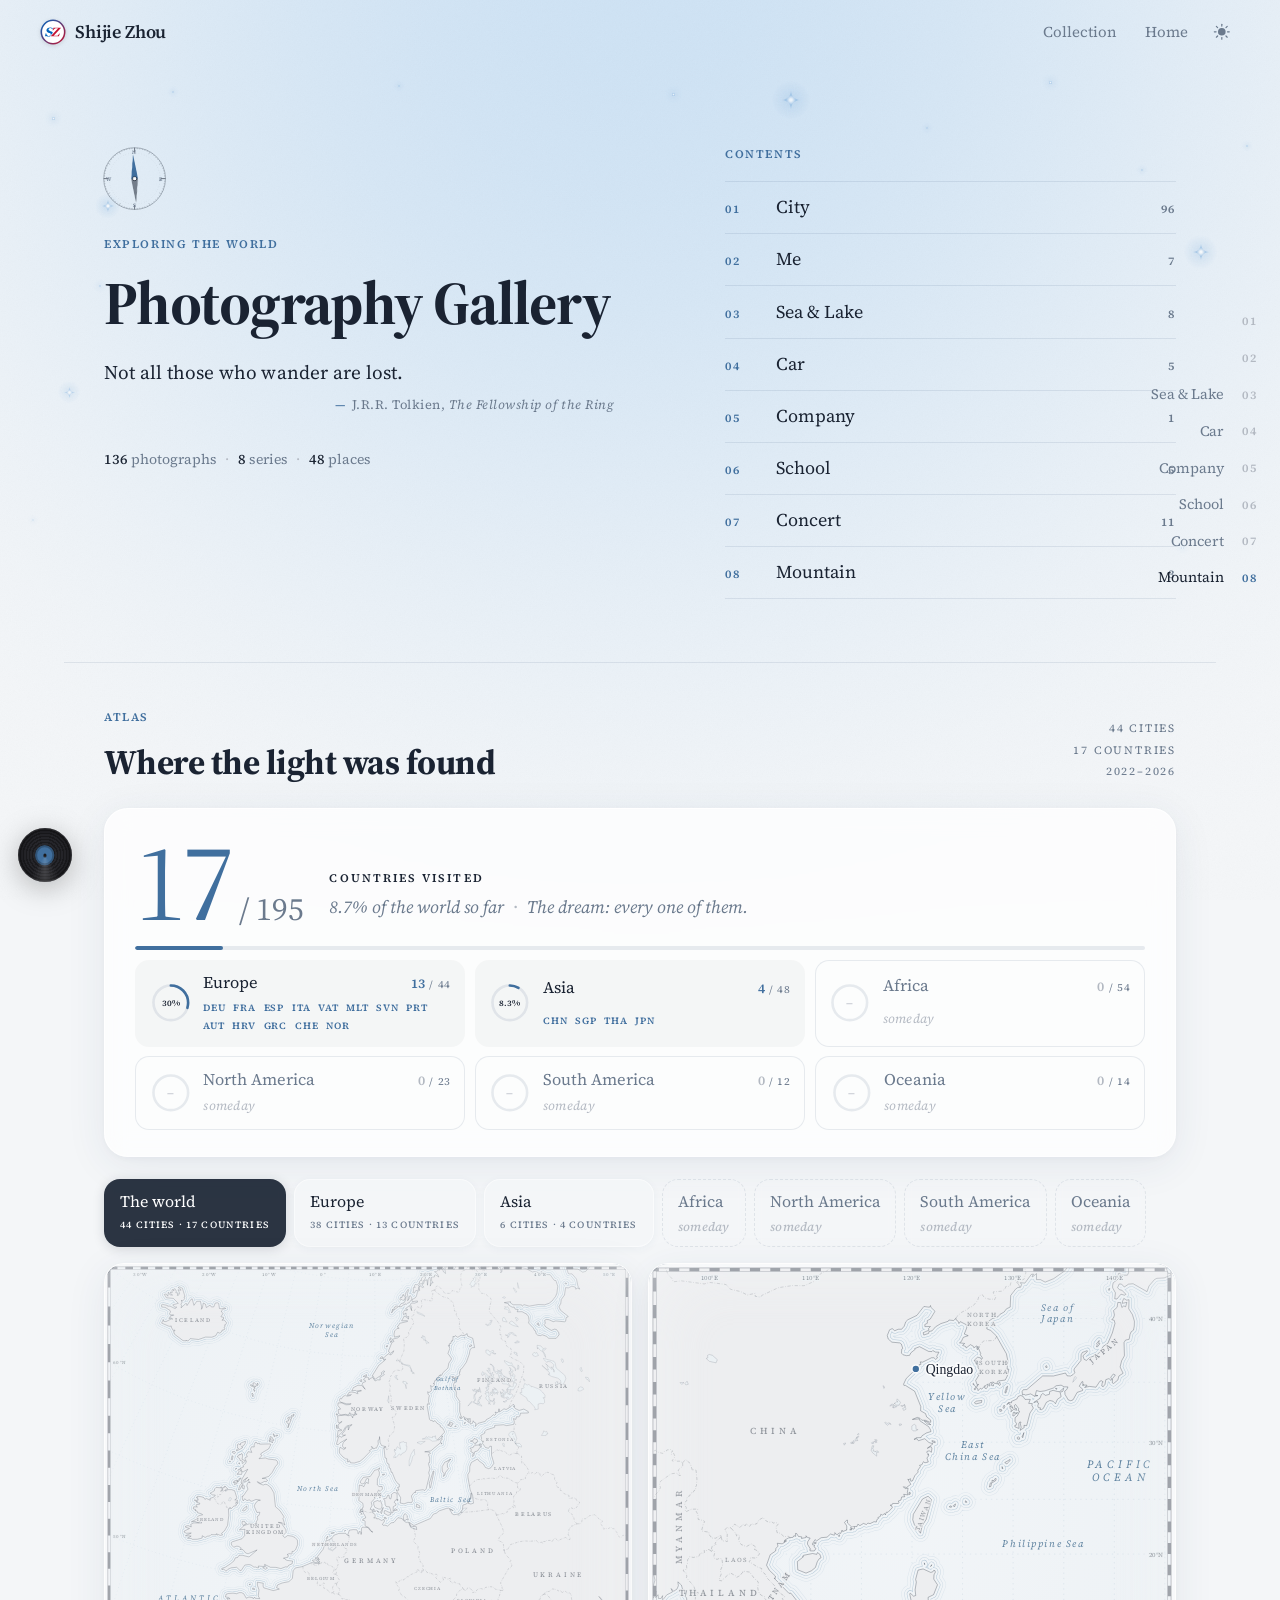
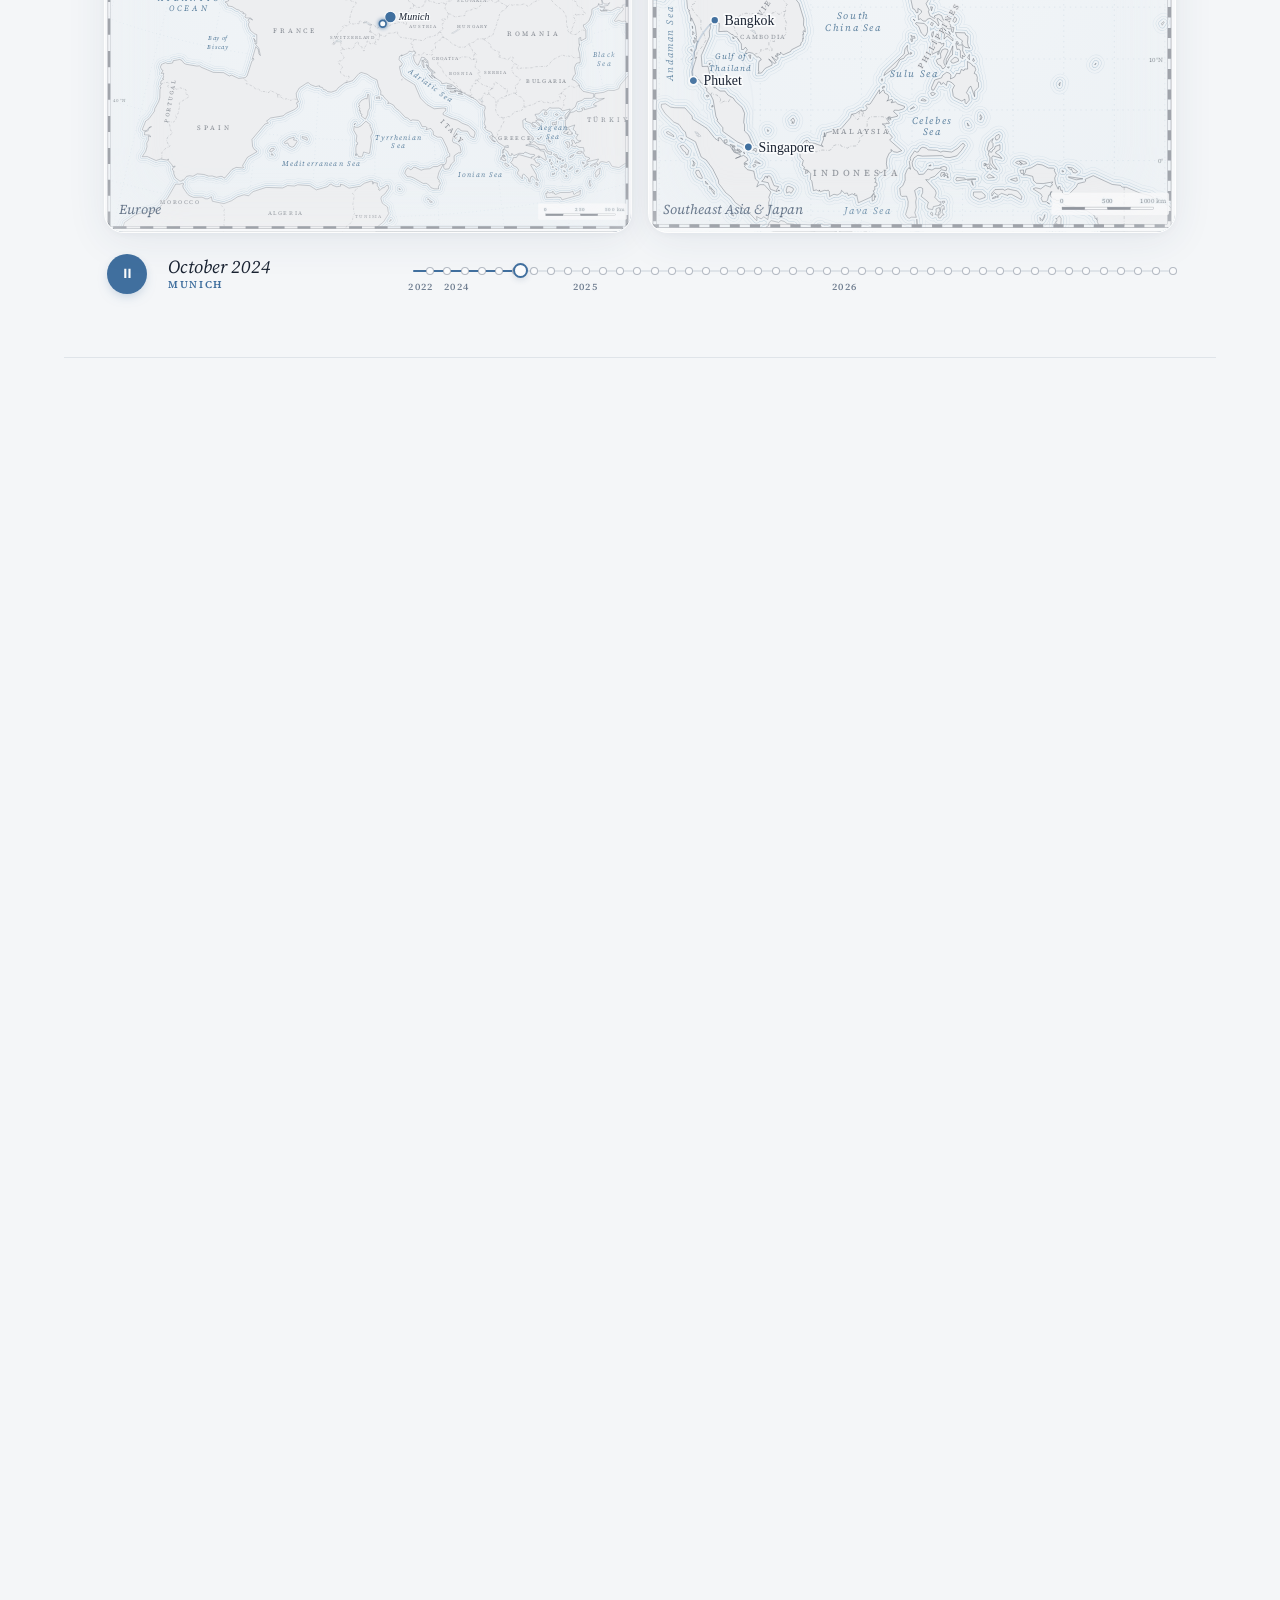
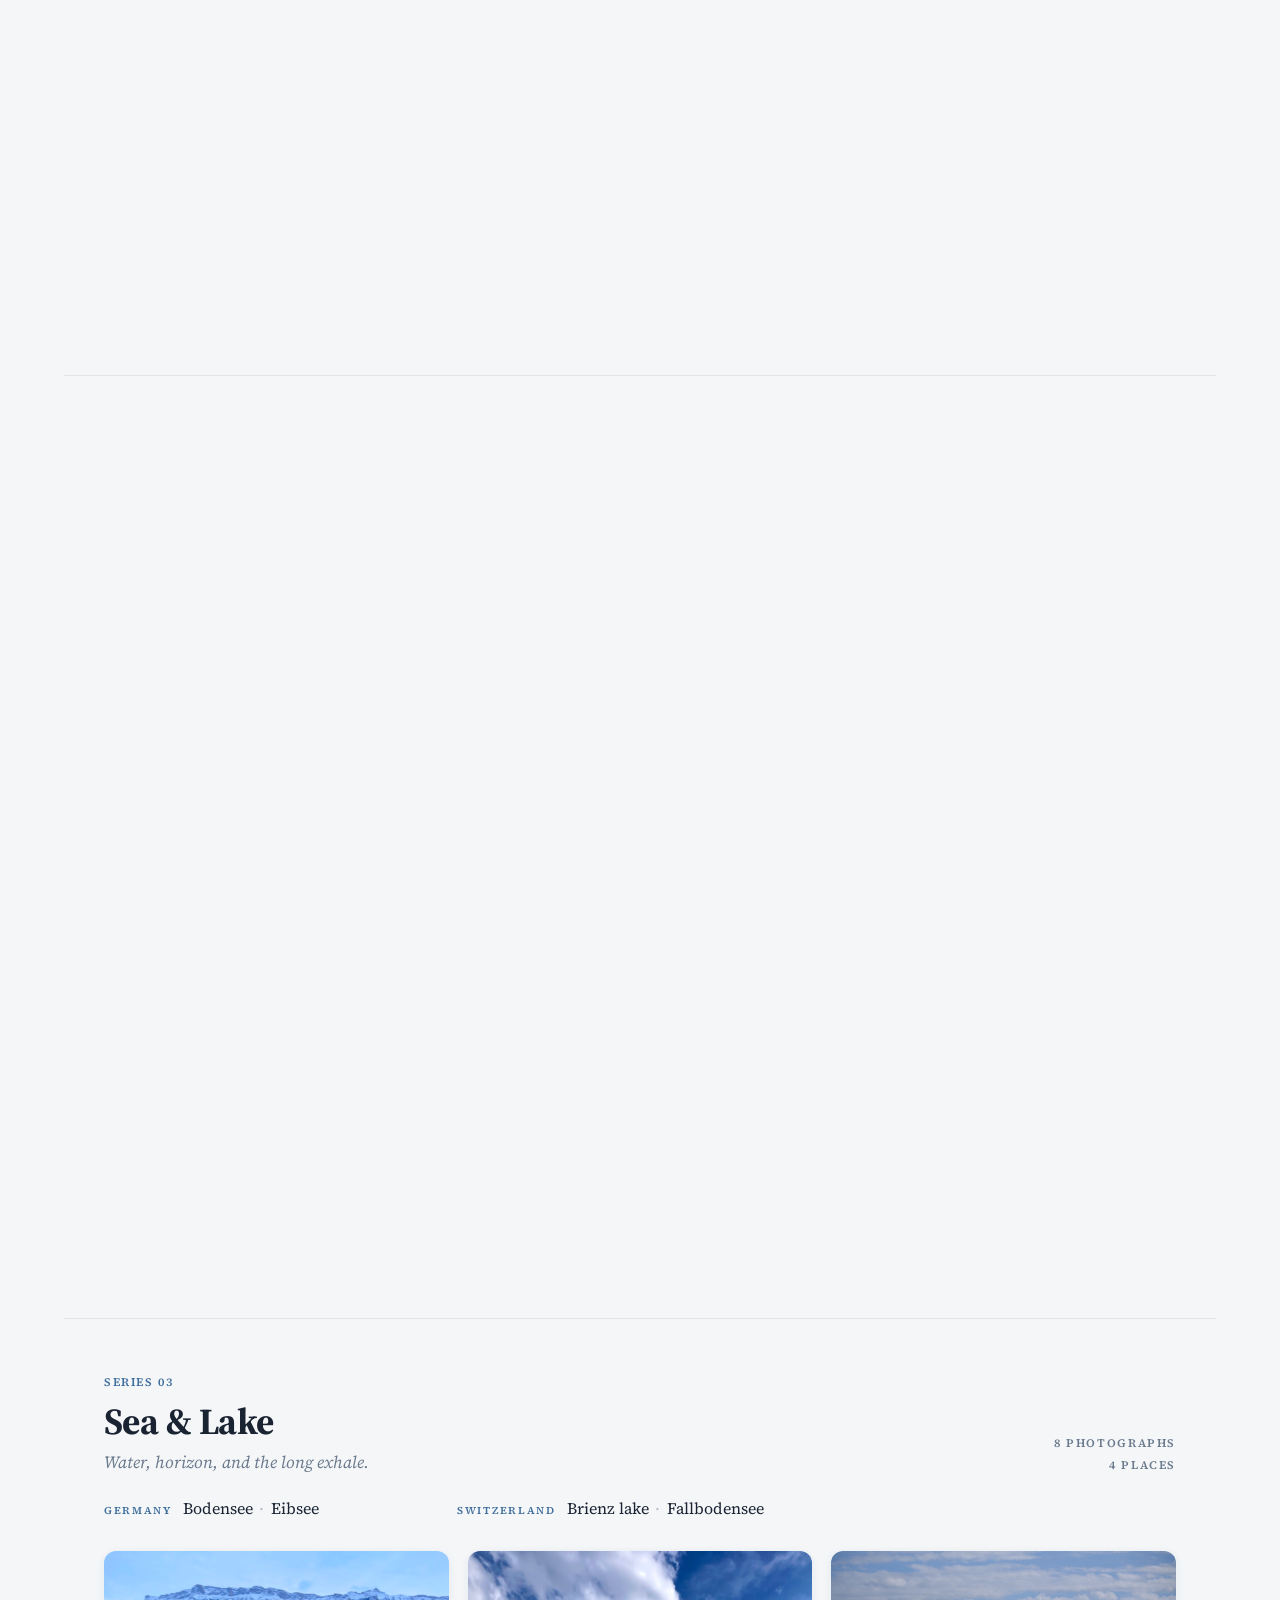
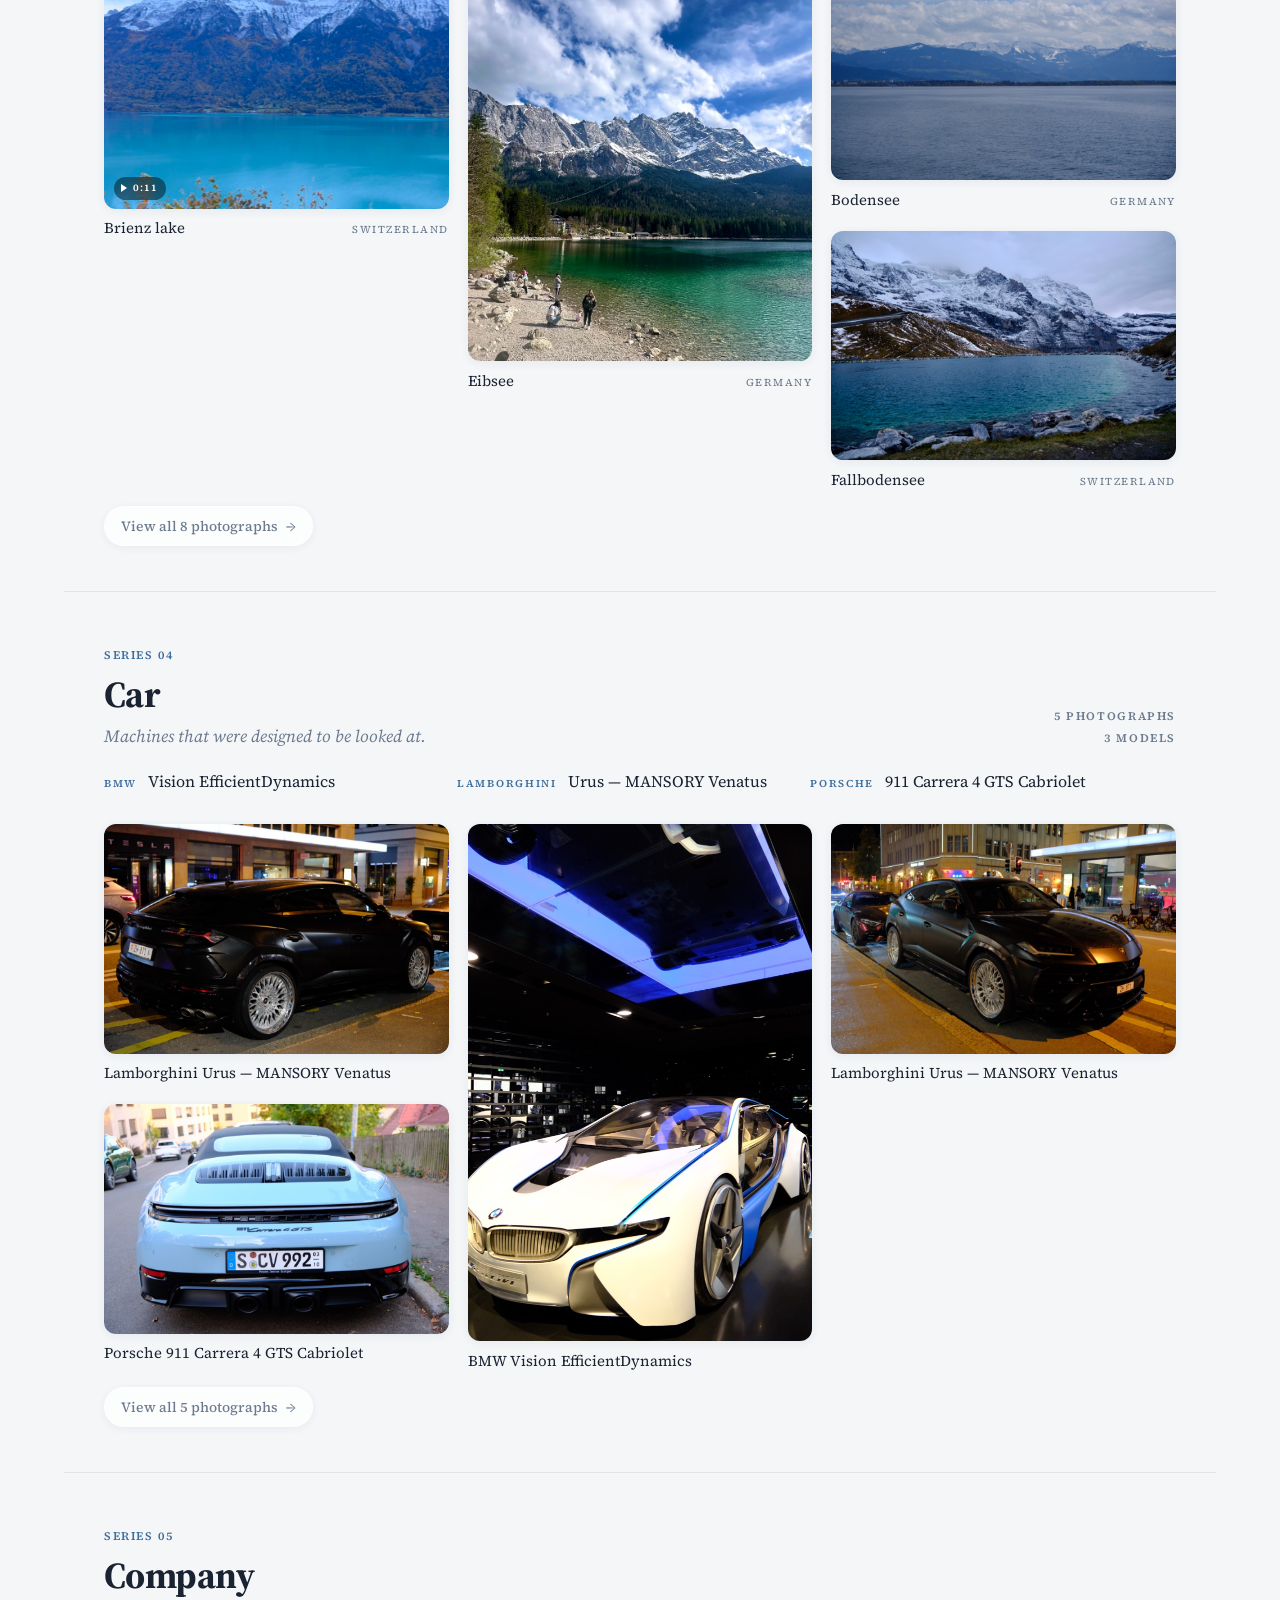
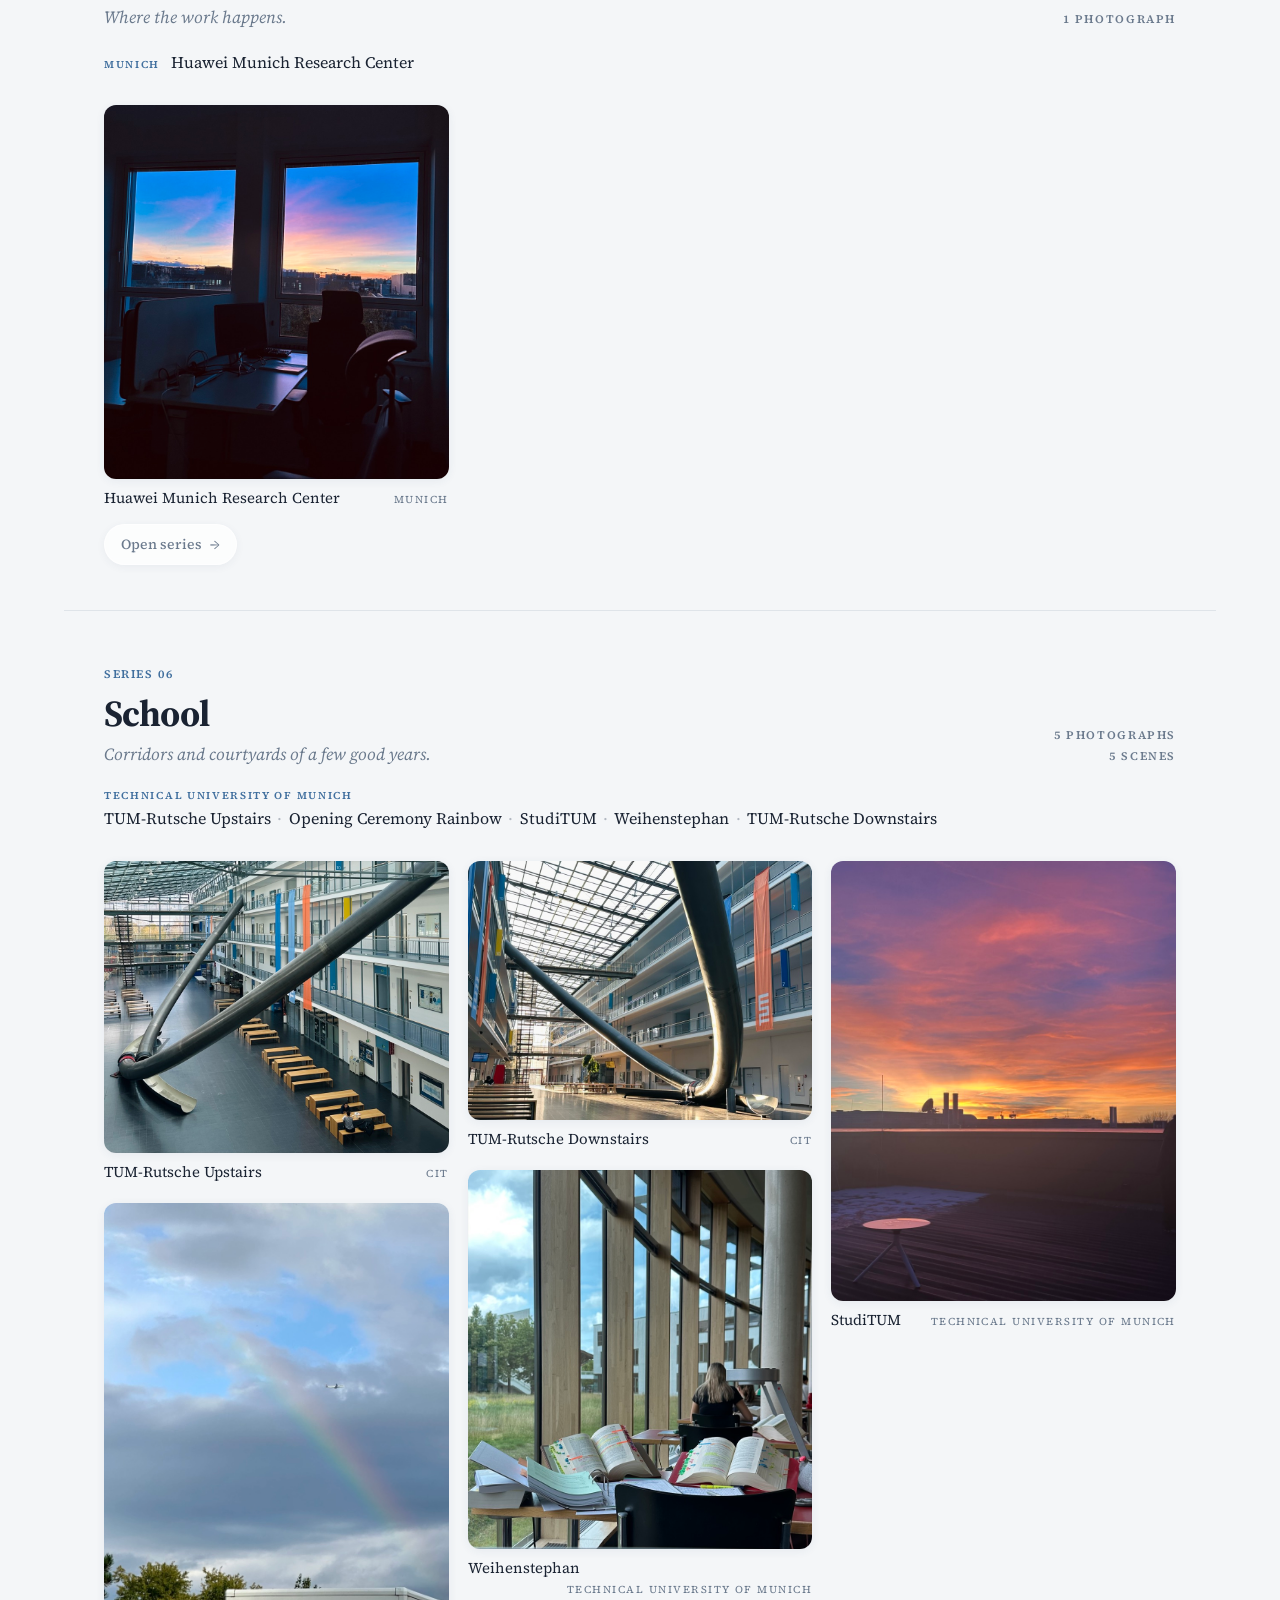
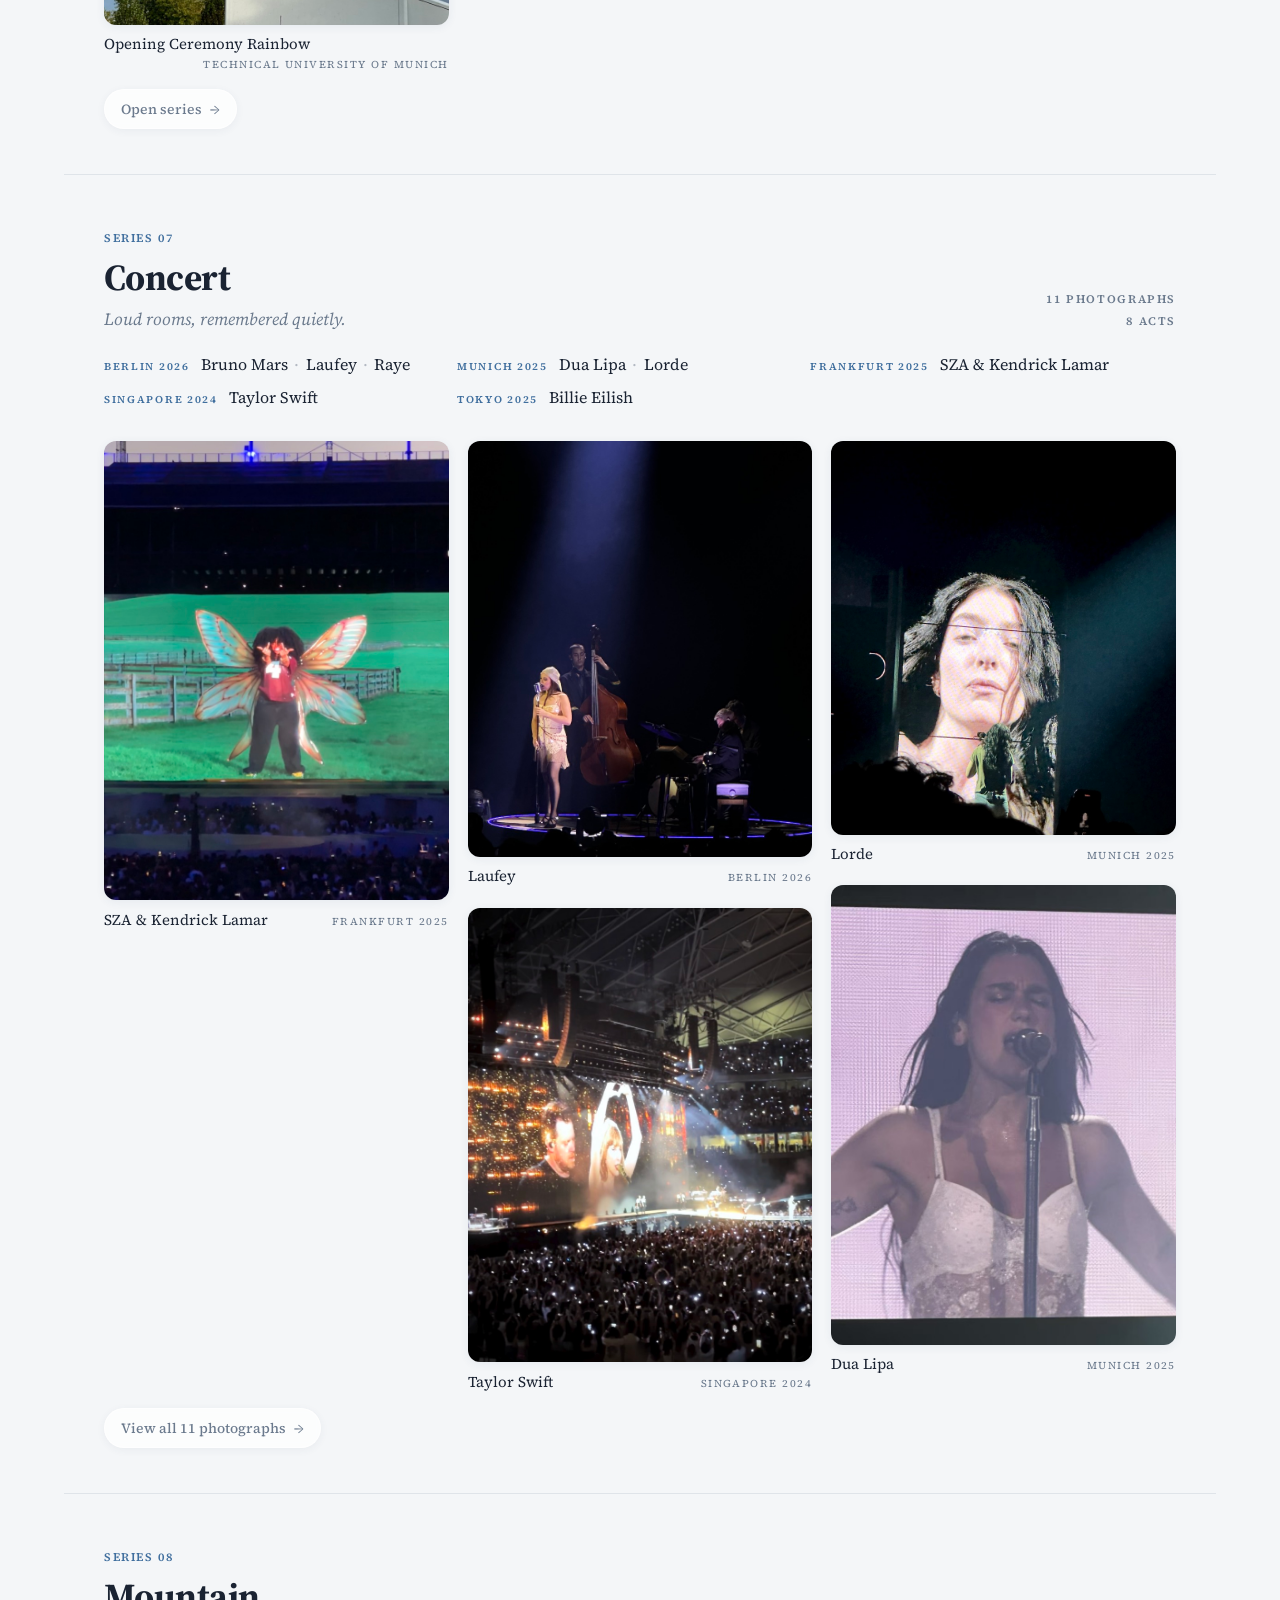
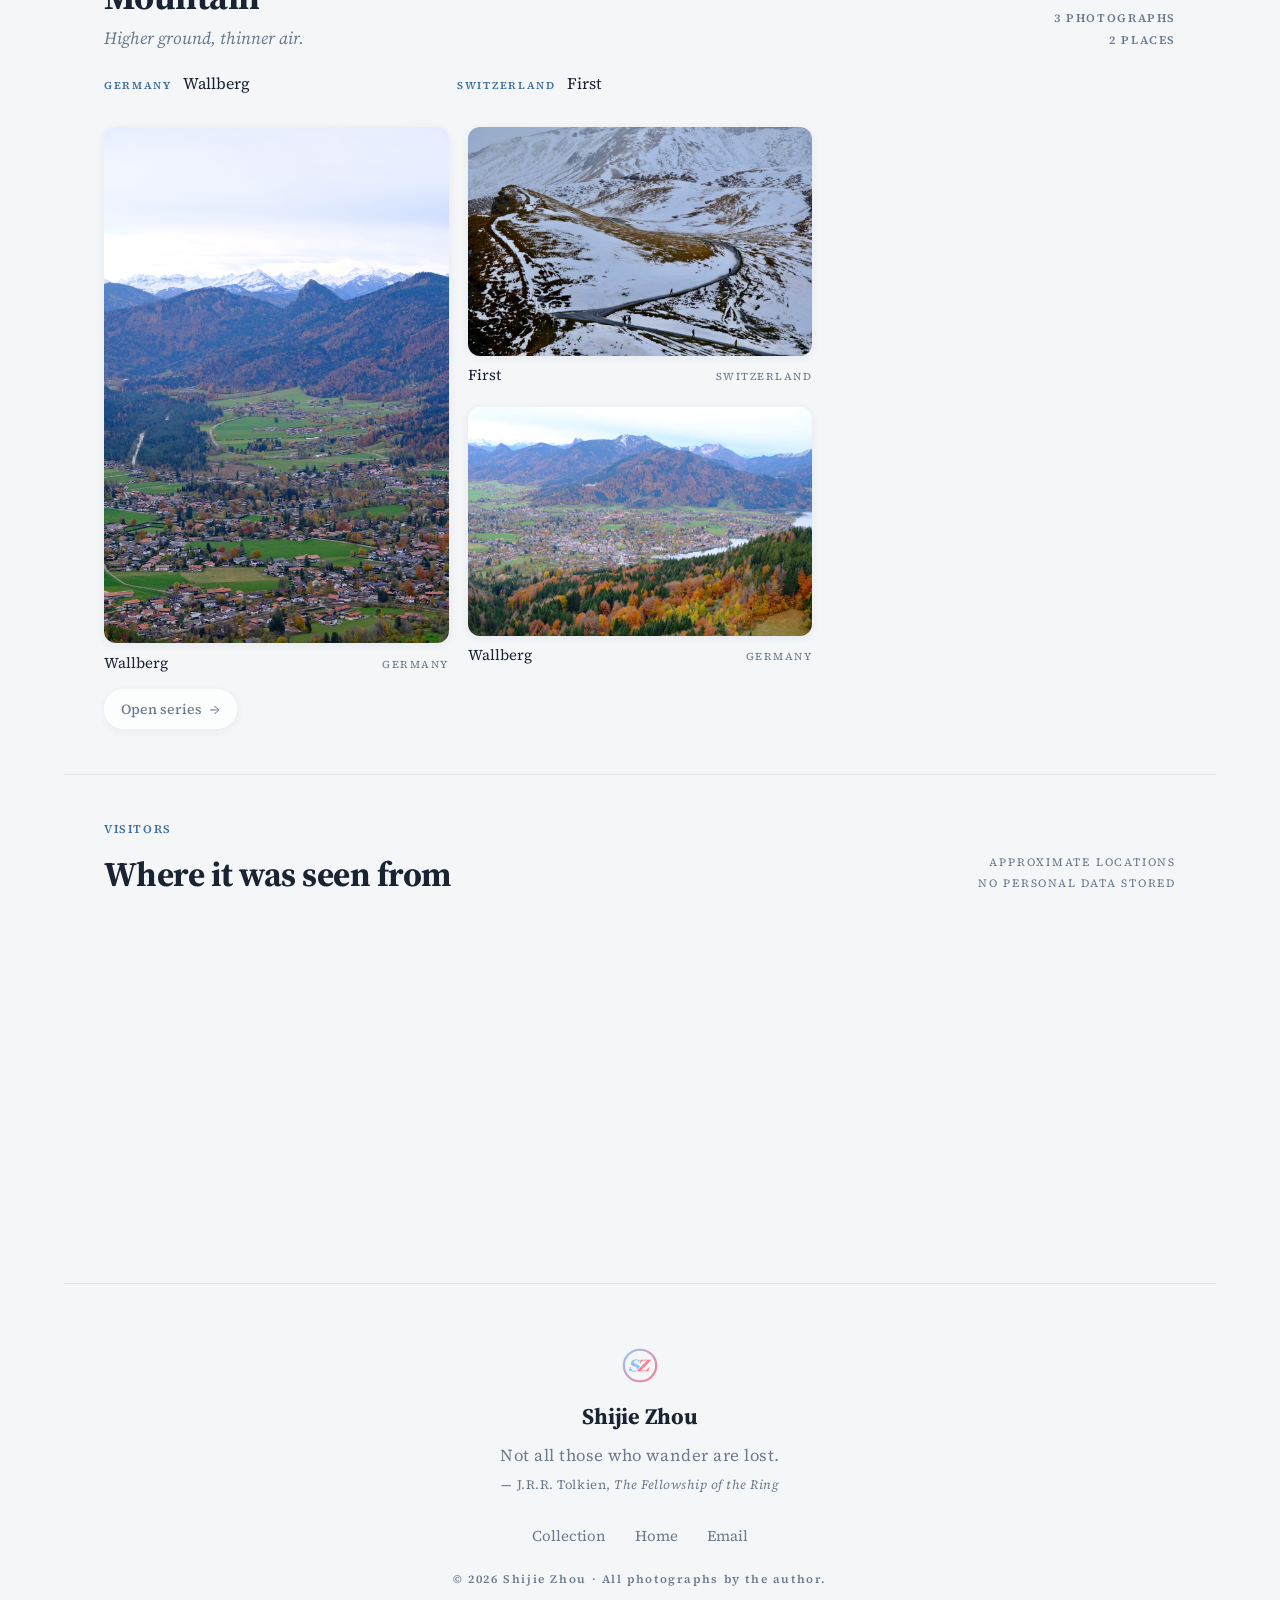
==== index.html @ 7c26f533 "Oslo: swap DSCF3929 for DSCF3937 Co-Authored-By: Claude Opus 5.5 <noreply@anthropic.com>" ====
<!DOCTYPE html>
<html lang="en">
<head>
  <meta charset="UTF-8">
  <meta name="viewport" content="width=device-width, initial-scale=1.0">
  <title>Photography Gallery — Shijie Zhou</title>
  <meta name="description" content="A photography gallery by Shijie Zhou: cities, mountains, lakes and concerts across Europe and Asia.">
  <meta name="theme-color" content="#f4f1ea">
  <link rel="icon" href="assets/sz-mark.svg" type="image/svg+xml">
  <script>
    // 默认浅色；用户手动选过深色时切换（CSS 加载前执行，避免闪烁）
    (function () {
      try {
        if (localStorage.getItem("theme") === "dark") {
          document.documentElement.dataset.theme = "dark";
        }
      } catch (e) {}
    })();
  </script>
  <link rel="preconnect" href="https://fonts.googleapis.com">
  <link rel="preconnect" href="https://fonts.gstatic.com" crossorigin>
  <link href="https://fonts.googleapis.com/css2?family=Source+Serif+4:ital,wght@0,200..900;1,200..900&display=swap" rel="stylesheet">
  <link rel="stylesheet" href="css/style.css?v=842ccfd4">
</head>
<body>
  <a class="skip-link" href="#contents">Skip to contents</a>

  <!-- 深色模式下的星空；浅色模式下隐藏 -->
  <canvas id="stars" aria-hidden="true"></canvas>

  <header class="topbar" id="topbar">
    <i class="progress" id="progress" aria-hidden="true"></i>
    <a class="brand" href="#top">
      <img class="brand-mark" src="assets/sz-mark.svg" alt="" width="28" height="28">
      <span class="brand-name" id="brandName"></span>
    </a>
    <nav class="topbar-nav" aria-label="Site">
      <a class="topbar-link" href="collection/">Collection</a>
      <a class="topbar-link" id="homeLink" href="#">Home</a>
      <button class="index-toggle" id="indexToggle" aria-expanded="false" aria-controls="indexOverlay">Index</button>
      <button class="theme-toggle" id="themeToggle" aria-label="Toggle dark mode" title="Toggle dark mode">
        <svg class="tt-icon" viewBox="0 0 24 24" aria-hidden="true">
          <mask id="ttMoonMask">
            <rect width="24" height="24" fill="white"/>
            <circle class="tt-mask-circle" cx="12" cy="12" r="6" fill="black"/>
          </mask>
          <circle class="tt-core" cx="12" cy="12" r="5.2" fill="currentColor" mask="url(#ttMoonMask)"/>
          <g class="tt-rays" stroke="currentColor" stroke-width="1.6" stroke-linecap="round">
            <line x1="12" y1="1.8" x2="12" y2="4.2"/>
            <line x1="12" y1="19.8" x2="12" y2="22.2"/>
            <line x1="1.8" y1="12" x2="4.2" y2="12"/>
            <line x1="19.8" y1="12" x2="22.2" y2="12"/>
            <line x1="4.6" y1="4.6" x2="6.3" y2="6.3"/>
            <line x1="17.7" y1="17.7" x2="19.4" y2="19.4"/>
            <line x1="17.7" y1="6.3" x2="19.4" y2="4.6"/>
            <line x1="4.6" y1="19.4" x2="6.3" y2="17.7"/>
          </g>
        </svg>
      </button>
    </nav>
  </header>

  <nav class="index-overlay" id="indexOverlay" aria-hidden="true" aria-label="Series index">
    <ol class="index-list" id="indexList"></ol>
  </nav>

  <!-- 右侧编号导轨（宽屏） -->
  <nav class="rail" id="rail" aria-label="Series"></nav>

  <main id="top">
    <div id="home">
    <section class="intro" id="hero">
      <div class="intro-text">
        <div class="compass" id="compass" aria-hidden="true">
          <svg viewBox="0 0 100 100">
            <circle class="c-ring" cx="50" cy="50" r="46"/>
            <circle class="c-ring2" cx="50" cy="50" r="38"/>
            <g class="c-ticks"></g>
            <text class="c-l" x="50" y="13" text-anchor="middle">N</text>
            <text class="c-l" x="89" y="53" text-anchor="middle">E</text>
            <text class="c-l" x="50" y="93" text-anchor="middle">S</text>
            <text class="c-l" x="11" y="53" text-anchor="middle">W</text>
            <g class="c-needle" id="needle">
              <path class="c-n" d="M50 14 L55 50 L45 50 Z"/>
              <path class="c-s" d="M50 86 L55 50 L45 50 Z"/>
            </g>
            <circle class="c-pin" cx="50" cy="50" r="3"/>
          </svg>
        </div>
        <p class="eyebrow">Exploring the world</p>
        <h1 class="intro-title" id="introTitle"></h1>
        <figure class="intro-quote" id="introQuote">
          <blockquote class="intro-statement" id="introStatement"></blockquote>
          <figcaption class="quote-by" id="introQuoteBy"></figcaption>
        </figure>
        <p class="intro-stats" id="introStats"></p>
      </div>
      <nav class="contents" id="contents" aria-label="Contents">
        <p class="eyebrow">Contents</p>
        <ol class="contents-list" id="contentsList"></ol>
      </nav>
    </section>

    <!-- 地图：所有拍过照的地方 -->
    <section class="atlas" id="atlas" aria-label="Map of places photographed">
      <div class="atlas-head">
        <div>
          <p class="eyebrow reveal">Atlas</p>
          <h2 class="atlas-title reveal" style="--d:80ms">Where the light was found</h2>
        </div>
        <p class="atlas-stats reveal" id="atlasStats" style="--d:160ms"></p>
      </div>
      <!-- 护照：去过多少个国家，离环游世界还有多远 -->
      <div class="passport reveal" id="passport" style="--d:200ms" aria-label="Countries visited">
        <div class="pp-top">
          <div class="pp-count">
            <span class="pp-n" id="ppN">0</span><span class="pp-of">/ <span id="ppTotal">195</span></span>
          </div>
          <div class="pp-words">
            <p class="pp-label">countries visited</p>
            <p class="pp-dream" id="ppDream"></p>
          </div>
        </div>
        <div class="pp-bar" aria-hidden="true"><i id="ppFill"></i></div>
        <div class="pp-ledger" id="ppCont"></div>
      </div>
      <!-- 按大洲看：All 显示两幅图版；选中某个大洲时那幅图版放大，右侧列出该洲的国家与城市 -->
      <div class="continents reveal" id="continents" role="tablist" aria-label="Continents" style="--d:220ms"></div>
      <div class="atlas-frame reveal" style="--d:240ms">
        <div class="atlas-body">
          <div class="atlas-map" id="atlasMap"></div>
          <aside class="atlas-side" id="atlasSide" hidden></aside>
        </div>
        <div class="journey" aria-label="Journey timeline">
          <button class="jr-play" id="jrPlay" type="button" data-state="play" aria-label="Play the journey">
            <svg class="i-play" viewBox="0 0 24 24" aria-hidden="true"><path d="M8 5.5v13l10.5-6.5z" fill="currentColor"/></svg>
            <svg class="i-pause" viewBox="0 0 24 24" aria-hidden="true"><path d="M7.5 5.5h3v13h-3zM13.5 5.5h3v13h-3z" fill="currentColor"/></svg>
            <svg class="i-replay" viewBox="0 0 24 24" aria-hidden="true"><path d="M12 5a7 7 0 1 1-6.6 4.7" fill="none" stroke="currentColor" stroke-width="1.8" stroke-linecap="round"/><path d="M4.2 4.8l1.3 5 4.9-1.5" fill="none" stroke="currentColor" stroke-width="1.8" stroke-linecap="round" stroke-linejoin="round"/></svg>
          </button>
          <div class="jr-now" aria-live="polite"><span class="jr-date" id="jrDate"></span><span class="jr-place" id="jrPlace"></span></div>
          <div class="jr-track">
            <div class="jr-rail"><div class="jr-fill" id="jrFill"></div></div>
            <div class="jr-marks" id="jrMarks"></div>
            <input class="jr-range" id="jrRange" type="range" min="0" max="1000" step="1" value="0" aria-label="Scrub through the journey">
          </div>
        </div>
        <div class="atlas-tip" id="atlasTip" hidden><img alt=""><div class="atlas-tip-text"><b></b><span></span></div></div>
      </div>
    </section>

    <div id="seriesRoot"></div>

    <!-- 访客地球（RevolverMaps2）：main.js 加载脚本即计数，地球本身是懒加载的 iframe -->
    <section class="visitors" id="visitors" aria-label="Where visitors come from" hidden>
      <div class="atlas-head">
        <div>
          <p class="eyebrow reveal">Visitors</p>
          <h2 class="atlas-title reveal" style="--d:80ms">Where it was seen from</h2>
        </div>
        <p class="atlas-stats reveal" style="--d:160ms">Approximate locations<br>No personal data stored</p>
      </div>
      <div class="visitors-globe reveal" id="visitorsGlobe" style="--d:240ms"></div>
    </section>
    </div>

    <!-- 系列页（#/slug）：该系列全部照片 -->
    <section class="series-page" id="seriesPage" hidden></section>
  </main>

  <footer class="site-footer">
    <img class="footer-mark" src="assets/sz-mark.svg" alt="" width="36" height="36">
    <p class="footer-name" id="footerName"></p>
    <p class="footer-statement" id="footerStatement"></p>
    <p class="quote-by footer-by" id="footerQuoteBy"></p>
    <nav class="footer-links" id="footerLinks"></nav>
    <p class="footer-copy" id="footerCopy"></p>
  </footer>

  <!-- 背景音乐：Spotify 官方播放器，访客点唱片才会播放（浏览器不允许自动播放） -->
  <aside class="soundtrack" id="soundtrack" aria-label="Soundtrack" hidden>
    <div class="st-panel" id="stPanel" hidden>
      <div class="st-embed" id="stEmbed"></div>
      <div class="st-foot"><a class="st-alt" id="stAlt" target="_blank" rel="noopener">Open on YouTube <span aria-hidden="true">↗</span></a><button class="st-close" id="stClose" type="button" aria-label="Hide player">×</button></div>
    </div>
    <button class="st-disc" id="stDisc" type="button" aria-label="Play the soundtrack" aria-pressed="false">
      <span class="st-vinyl"><span class="st-label"></span></span>
    </button>
    <div class="st-meta" id="stMeta">
      <span class="st-kicker">Soundtrack</span>
      <span class="st-title" id="stTitle"></span>
      <span class="st-artist" id="stArtist"></span>
    </div>
  </aside>

  <div class="lightbox" id="lightbox" aria-hidden="true" role="dialog" aria-modal="true" aria-label="Photograph viewer">
    <button class="lb-close" id="lbClose" aria-label="Close">
      <svg viewBox="0 0 24 24" width="22" height="22" aria-hidden="true"><path d="M5 5l14 14M19 5L5 19" stroke="currentColor" stroke-width="1.5" stroke-linecap="round"/></svg>
    </button>
    <button class="lb-nav lb-prev" id="lbPrev" aria-label="Previous">
      <svg viewBox="0 0 24 24" width="26" height="26" aria-hidden="true"><path d="M15 5l-7 7 7 7" fill="none" stroke="currentColor" stroke-width="1.5" stroke-linecap="round" stroke-linejoin="round"/></svg>
    </button>
    <button class="lb-nav lb-next" id="lbNext" aria-label="Next">
      <svg viewBox="0 0 24 24" width="26" height="26" aria-hidden="true"><path d="M9 5l7 7-7 7" fill="none" stroke="currentColor" stroke-width="1.5" stroke-linecap="round" stroke-linejoin="round"/></svg>
    </button>
    <figure class="lb-figure">
      <div class="lb-media" id="lbMedia"></div>
      <figcaption class="lb-caption">
        <div class="lb-line"><span class="lb-title" id="lbTitle"></span><span class="lb-meta" id="lbMeta"></span></div>
        <div class="lb-exif" id="lbExif"></div>
      </figcaption>
    </figure>
    <div class="lb-strip" id="lbStrip" aria-label="Photographs in this series"></div>
  </div>

  <script src="js/site.js?v=f81ffa84"></script>
  <script src="js/data.js?v=48fc8799"></script>
  <script src="js/map.js?v=2e876f20"></script>
  <script src="js/stars.js?v=d5e12b97"></script>
  <script src="js/stardust.js?v=7eecee33"></script>
  <script src="js/main.js?v=04fea8fb"></script>
</body>
</html>
---- css/style.css ----
/* ============================================================
   Shijie Zhou — Photography Gallery
   Porcelain paper, glass cards, one baby-blue accent, an orderly grid —
   the homepage's "paper & glass" look. Dark mode brings the stars.
   ============================================================ */

:root {
  /* the homepage's "paper & glass" palette: porcelain paper, ink-blue text, one
     baby-blue accent in three strengths — --sky the colour itself (glow, selection,
     highlighter), --accent-soft a step deeper for marks, --accent a denim that reads
     as text (4.6:1 on the paper) */
  --bg: #f4f6f8;
  --bg-rgb: 244 246 248;
  --paper: #fafbfc;
  --ink: #1a2332;
  --ink-soft: #6b7a8d;
  --ink-faint: #b3b9c2;
  --shade-rgb: 44 70 108; /* shadows: slate with a little blue in it */
  --hairline: rgb(var(--shade-rgb) / 0.1);
  --sky-rgb: 184 215 242;
  --accent-rgb: 64 111 158;
  --accent: rgb(var(--accent-rgb));
  --accent-soft-rgb: 128 177 222;
  --accent-soft: rgb(var(--accent-soft-rgb));
  --link: #2e86c1;
  --shadow: rgb(var(--shade-rgb) / 0.14);
  --stars-alpha: 0;

  /* glass cards, as on the homepage */
  --glass: rgb(255 255 255 / 0.72);
  --glass-hover: rgb(255 255 255 / 0.9);
  --glass-border: rgb(255 255 255 / 0.6);
  --glass-border-hi: rgb(255 255 255 / 0.85);
  --glass-shadow: 0 8px 40px rgb(var(--shade-rgb) / 0.08), 0 2px 8px rgb(var(--shade-rgb) / 0.04);
  --glass-shadow-hover: 0 12px 48px rgb(var(--shade-rgb) / 0.14), 0 4px 12px rgb(var(--shade-rgb) / 0.06);
  --glow-rgb: var(--sky-rgb);
  --glow-a: 0.62;

  /* one family throughout, Source Serif 4, like the homepage */
  --serif: "Source Serif 4", "Source Serif Pro", Georgia, "Times New Roman", "Songti SC", serif;
  --display: var(--serif);
  --sans: var(--serif);

  --ease: cubic-bezier(0.22, 1, 0.36, 1);
  --gutter: clamp(1.1rem, 4vw, 2.5rem);
  --container: 72rem;
  --radius: 12px;
  color-scheme: light;
}

:root[data-theme="dark"] {
  --bg: #0f141a;
  --bg-rgb: 15 20 26;
  --paper: #171d25;
  --ink: #e6e9ee;
  --ink-soft: #949cab;
  --ink-faint: #4f5866;
  --shade-rgb: 0 0 0;
  --hairline: rgba(255, 255, 255, 0.09);
  --sky-rgb: 169 205 238;
  --accent-rgb: 169 205 238; /* at night the baby blue itself reads as text */
  --accent-soft-rgb: 128 177 222;
  --link: #6db3e6;
  --shadow: rgba(0, 0, 0, 0.55);
  --stars-alpha: 1;

  --glass: rgb(255 255 255 / 0.04);
  --glass-hover: rgb(255 255 255 / 0.06);
  --glass-border: rgb(255 255 255 / 0.07);
  --glass-border-hi: rgb(255 255 255 / 0.1);
  --glass-shadow: 0 8px 40px rgb(0 0 0 / 0.22);
  --glass-shadow-hover: 0 12px 48px rgb(0 0 0 / 0.32);
  --glow-rgb: 70 125 185;
  --glow-a: 0.26;
  color-scheme: dark;
}

* { margin: 0; padding: 0; box-sizing: border-box; }

html { scroll-behavior: smooth; }
@media (prefers-reduced-motion: reduce) {
  html { scroll-behavior: auto; }
  *, *::before, *::after { transition-duration: 0.01ms !important; animation-duration: 0.01ms !important; }
}

body {
  background: var(--bg);
  color: var(--ink);
  font-family: var(--sans);
  font-size: 15px;
  line-height: 1.6;
  -webkit-font-smoothing: antialiased;
  text-rendering: optimizeLegibility;
  overflow-x: hidden;
}
/* three faint colour washes, fixed to the viewport and drifting very slowly — the homepage trick, alive */
body::before {
  content: ""; position: fixed; inset: -12%; z-index: 0; pointer-events: none;
  background-image:
    radial-gradient(60rem 40rem at 12% 8%, rgba(192, 57, 43, 0.08), transparent 62%),
    radial-gradient(55rem 45rem at 88% 26%, rgba(46, 134, 193, 0.09), transparent 64%),
    radial-gradient(50rem 40rem at 60% 96%, rgba(214, 158, 46, 0.08), transparent 62%);
  animation: drift 48s ease-in-out infinite alternate;
}
@keyframes drift {
  0% { transform: translate(0, 0) scale(1); }
  50% { transform: translate(2.5%, -1.5%) scale(1.04); }
  100% { transform: translate(-2%, 2%) scale(1.02); }
}
:root[data-theme="dark"] body::before { display: none; }
body.no-scroll { overflow: hidden; }

a { color: inherit; text-decoration: none; }
button { font: inherit; color: inherit; background: none; border: none; cursor: pointer; }
img { display: block; }
::selection { background: var(--accent); color: #fff; }

.skip-link { position: absolute; left: -9999px; top: 0; padding: 0.6rem 1rem; background: var(--ink); color: var(--bg); z-index: 100; }
.skip-link:focus { left: 0; }

/* small caps label */
.eyebrow, .label,
.contents-list .num, .contents-list .count,
.series-num, .series-meta, .series-places,
.index-list .num, .rail-num,
.footer-links, .footer-copy,
.lb-meta, .topbar-link, .index-toggle {
  font-family: var(--sans);
  font-size: 0.7rem;
  font-weight: 500;
  letter-spacing: 0.16em;
  text-transform: uppercase;
  color: var(--ink-soft);
}
.eyebrow { color: var(--accent); margin-bottom: 1.1rem; }

/* ---------- stars (dark mode only) ---------- */

#stars {
  position: fixed; inset: 0; z-index: 0;
  width: 100%; height: 100%;
  pointer-events: none;
  opacity: var(--stars-alpha);
  transition: opacity 0.6s ease;
}
:root:not([data-theme="dark"]) #stars { opacity: 0 !important; }
main, .site-footer, .topbar, .index-overlay, .lightbox, .rail { position: relative; z-index: 1; }

/* ---------- top bar ---------- */

.topbar {
  position: sticky; top: 0; z-index: 40;
  display: flex; align-items: center; justify-content: space-between;
  padding: 0.85rem var(--gutter);
  background: color-mix(in srgb, var(--bg) 78%, transparent);
  backdrop-filter: blur(14px) saturate(1.2);
  -webkit-backdrop-filter: blur(14px) saturate(1.2);
  border-bottom: 1px solid transparent;
  transition: border-color 0.3s ease;
}
.topbar.scrolled { border-bottom-color: var(--hairline); }

.brand { display: inline-flex; align-items: center; gap: 0.6rem; }
.brand-mark { width: 1.7rem; height: 1.7rem; filter: drop-shadow(0 1px 2px rgba(0,0,0,0.12)); transition: transform 0.25s ease; }
.brand:hover .brand-mark { transform: rotate(-6deg) scale(1.06); }
.brand-name { font-family: var(--serif); font-size: 1.15rem; letter-spacing: 0.01em; }
:root[data-theme="dark"] .brand-mark, :root[data-theme="dark"] .footer-mark { content: url("../assets/sz-mark-light.svg"); }

.topbar-nav { display: flex; align-items: center; gap: 1.4rem; }
.topbar-link:hover, .index-toggle:hover { color: var(--accent); }
.topbar-link, .index-toggle { color: var(--ink); }
.index-toggle { display: none; }

.theme-toggle { display: inline-flex; align-items: center; justify-content: center; width: 2rem; height: 2rem; border-radius: 50%; color: var(--ink); }
.theme-toggle:hover { color: var(--accent); }
.tt-icon { width: 1.1rem; height: 1.1rem; overflow: visible; }
.tt-icon .tt-core { transform-origin: 12px 12px; transition: transform 0.5s cubic-bezier(0.4, 0, 0.2, 1); }
.tt-icon .tt-mask-circle { transform: translate(14px, -12px); transition: transform 0.5s cubic-bezier(0.4, 0, 0.2, 1); }
.tt-icon .tt-rays line { transform-origin: 12px 12px; transition: transform 0.4s cubic-bezier(0.4, 0, 0.2, 1), opacity 0.3s ease; }
.dark-active .tt-icon .tt-core { transform: rotate(-30deg) scale(1.35); }
.dark-active .tt-icon .tt-mask-circle { transform: translate(5px, -4px); }
.dark-active .tt-icon .tt-rays line { transform: scale(0); opacity: 0; }

::view-transition-old(root), ::view-transition-new(root) { animation: none; mix-blend-mode: normal; }
::view-transition-group(lb-photo) { animation-duration: 0.55s; animation-timing-function: cubic-bezier(0.22, 1, 0.36, 1); }
::view-transition-old(lb-photo), ::view-transition-new(lb-photo) { animation: none; mix-blend-mode: normal; height: 100%; overflow: hidden; }
::view-transition-new(lb-photo) { object-fit: cover; }
.lightbox.vt .lb-media img { transition: none; }
::view-transition-old(root) { z-index: 1; }
::view-transition-new(root) { z-index: 2; }
body, .topbar, .index-overlay, .lightbox { transition: background-color 0.4s ease, color 0.4s ease, border-color 0.4s ease; }

/* ---------- index overlay (small screens) ---------- */

.index-overlay {
  position: fixed; inset: 0; z-index: 30;
  background: color-mix(in srgb, var(--bg) 96%, transparent);
  backdrop-filter: blur(16px); -webkit-backdrop-filter: blur(16px);
  display: flex; align-items: center; justify-content: center;
  opacity: 0; visibility: hidden;
  transition: opacity 0.3s ease, visibility 0.3s;
  overflow-y: auto; padding: 5rem 1.5rem;
}
.index-overlay.open { opacity: 1; visibility: visible; }
.index-list { list-style: none; width: min(100%, 24rem); }
.index-list li { border-bottom: 1px solid var(--hairline); }
.index-list a { display: flex; align-items: baseline; gap: 1rem; padding: 0.9rem 0; font-family: var(--serif); font-size: 1.35rem; }
.index-list .num { color: var(--accent); }
.index-list .count { margin-left: auto; font-family: var(--sans); font-size: 0.7rem; letter-spacing: 0.16em; color: var(--ink-soft); }

/* ---------- right rail (wide screens) ---------- */

.rail {
  position: fixed; right: 1.4rem; top: 50%; transform: translateY(-50%);
  display: none; flex-direction: column; gap: 0.35rem;
  z-index: 20;
}
.rail a {
  display: flex; align-items: center; justify-content: flex-end; gap: 0.7rem;
  padding: 0.25rem 0;
}
.rail-title {
  font-family: var(--serif); font-size: 0.9rem; color: var(--ink-soft);
  opacity: 0; transform: translateX(6px);
  transition: opacity 0.25s ease, transform 0.35s var(--ease), color 0.2s ease;
  white-space: nowrap;
}
.rail-num { font-size: 0.62rem; color: var(--ink-faint); transition: color 0.2s ease; width: 1.4rem; text-align: right; }
.rail a:hover .rail-title, .rail a.active .rail-title { opacity: 1; transform: none; }
.rail a:hover .rail-num, .rail a.active .rail-num { color: var(--accent); }
.rail a.active .rail-title { color: var(--ink); }
@media (min-width: 1240px) { .rail { display: flex; } }
.rail[hidden] { display: none !important; }

/* ---------- intro ---------- */

.container { max-width: var(--container); margin: 0 auto; padding-left: var(--gutter); padding-right: var(--gutter); }

.intro {
  max-width: var(--container); margin: 0 auto;
  padding: clamp(3.5rem, 9vh, 7rem) var(--gutter) clamp(3rem, 7vh, 5rem);
  display: grid; grid-template-columns: minmax(0, 1.15fr) minmax(0, 1fr);
  gap: 3rem clamp(3rem, 8vw, 8rem);
  align-items: start;
}
.intro-title {
  font-family: var(--serif);
  font-weight: 400;
  font-size: clamp(2.4rem, 5.2vw, 4rem);
  line-height: 1.05;
  letter-spacing: -0.01em;
  text-wrap: balance;
}
.intro-quote { margin: 1.5rem 0 0; max-width: 32em; }
.intro-statement {
  margin: 0;
  font-family: var(--serif);
  font-weight: 400;
  font-size: clamp(1.05rem, 1.6vw, 1.3rem);
  line-height: 1.5;
  letter-spacing: 0.03em;
  color: var(--ink);
  text-wrap: pretty;
}
/* the credit sits under the line, right-aligned, the way the homepage credits its lyric */
.intro-quote .quote-by { margin-top: 0.5rem; text-align: right; padding-right: 0.15em; }
.quote-by {
  font-family: var(--serif); font-size: 0.8rem; letter-spacing: 0.04em;
  color: var(--ink-soft);
}
.quote-by:empty { display: none; }
.quote-by .dash { color: var(--accent); margin-right: 0.45em; }
.quote-by cite { font-style: italic; }

/* compass: hairline rose, red north, the needle is driven by main.js */
.compass { width: 4.2rem; height: 4.2rem; margin: 0 0 1.4rem -0.2rem; }
.compass svg { width: 100%; height: 100%; overflow: visible; }
.compass .c-ring { fill: none; stroke: var(--ink); stroke-width: 0.8; opacity: 0.55; }
.compass .c-ring2 { fill: none; stroke: var(--ink); stroke-width: 0.4; opacity: 0.25; stroke-dasharray: 1 3; }
.compass .c-ticks line { stroke: var(--ink); stroke-width: 0.6; opacity: 0.45; }
.compass .c-ticks line.major { stroke-width: 1.1; opacity: 0.8; }
.compass .c-l { font-family: var(--sans); font-size: 7.5px; font-weight: 600; letter-spacing: 0.05em; fill: var(--ink-soft); }
.compass .c-needle { transform-origin: 50px 50px; will-change: transform; }
.compass .c-n { fill: var(--accent); }
.compass .c-s { fill: var(--ink); opacity: 0.55; }
.compass .c-pin { fill: var(--paper); stroke: var(--ink); stroke-width: 1; }





.intro-stats { margin-top: 2rem; font-size: 0.78rem; color: var(--ink-soft); font-variant-numeric: tabular-nums; }
.intro-stats .n { color: var(--ink); font-weight: 500; }
.intro-stats .dot { margin: 0 0.6em; color: var(--ink-faint); }

.contents-list { list-style: none; border-top: 1px solid var(--hairline); }
.contents-list li { border-bottom: 1px solid var(--hairline); }
.contents-list a {
  display: grid; grid-template-columns: 2.4rem 1fr auto; align-items: baseline; gap: 0.8rem;
  position: relative;
  padding: 0.7rem 0;
  transition: color 0.2s ease;
}
.contents-list a:hover .name { color: var(--accent); }
.contents-list .num { color: var(--accent); }
.contents-list .name { font-family: var(--serif); font-size: 1.15rem; transition: color 0.2s ease; }
.contents-list .count { white-space: nowrap; }


/* ---------- series ---------- */

.series {
  max-width: var(--container); margin: 0 auto;
  padding: clamp(2.5rem, 6vh, 4.5rem) var(--gutter) clamp(2rem, 5vh, 3.5rem);
  border-top: 1px solid var(--hairline);
}
.series-head {
  display: grid; grid-template-columns: minmax(0, 1fr) auto; align-items: end; gap: 1rem 2rem;
  margin-bottom: 1.6rem;
}
.series-num { display: block; color: var(--accent); margin-bottom: 0.6rem; }
.series-title { font-family: var(--serif); font-weight: 400; font-size: clamp(1.8rem, 3.4vw, 2.6rem); line-height: 1.1; letter-spacing: -0.01em; }
.series-tagline { font-family: var(--serif); font-style: italic; color: var(--ink-soft); font-size: 1.05rem; margin-top: 0.5rem; }
.series-meta { text-align: right; line-height: 1.9; }
.series-places {
  display: grid; grid-template-columns: repeat(auto-fill, minmax(15rem, 1fr));
  gap: 0.55rem 2.2rem;
  margin: -0.4rem 0 1.9rem; max-width: 64rem;
  text-transform: none; letter-spacing: 0; font-weight: 400;
}
.pl { display: flex; flex-wrap: wrap; align-items: baseline; gap: 0.15rem 0.7rem; line-height: 1.55; min-width: 0; }
.pl.wide { grid-column: 1 / -1; }
.pl-label {
  font-family: var(--sans); font-size: 0.62rem; font-weight: 600; letter-spacing: 0.16em; text-transform: uppercase;
  color: var(--accent); white-space: nowrap;
}
.pl-names { font-family: var(--serif); font-size: 0.98rem; color: var(--ink); }
.pl-names .sep { margin: 0 0.15em; color: var(--ink-faint); }

/* ---------- home ---------- */

.view-all {
  margin-top: 0.6rem;
  display: inline-flex; align-items: center; gap: 0.5rem;
  font-family: var(--sans); font-size: 0.78rem; font-weight: 500; letter-spacing: 0.04em;
  color: var(--accent);
  padding: 0.2rem 0;
  border-bottom: 1px solid transparent;
  transition: border-color 0.2s ease, gap 0.3s var(--ease);
}
.view-all:hover { border-bottom-color: var(--accent); gap: 0.8rem; }

/* ---------- series page (#/slug): everything in the series ---------- */

.series-page { max-width: var(--container); margin: 0 auto; padding: 2rem var(--gutter) 4rem; }
.back-link {
  display: inline-flex; align-items: center; gap: 0.5rem;
  font-size: 0.78rem; font-weight: 500; letter-spacing: 0.04em; color: var(--ink-soft);
  margin-bottom: 2.5rem;
}
.back-link:hover { color: var(--accent); }
.series-page .series-head { margin-top: 0; }
.series-page .series-title { font-size: clamp(2.2rem, 4.5vw, 3.4rem); }

.masonry { columns: 3 17rem; column-gap: 1.2rem; margin-top: 0.5rem; }
.photo-card {
  break-inside: avoid; margin-bottom: 1.2rem;
  cursor: zoom-in;
}
.photo-frame {
  position: relative; overflow: hidden;
  background: var(--paper); border-radius: var(--radius);
  box-shadow: 0 1px 2px var(--shadow);
  aspect-ratio: var(--ar, 3 / 2);
}
.photo-frame img { position: absolute; inset: 0; width: 100%; height: 100%; object-fit: cover; opacity: 0; transition: opacity 0.7s ease, transform 0.9s var(--ease); }
.photo-frame img.swap-in { opacity: 0; transform: scale(1.08); transition: opacity 1.3s ease, transform 2.2s var(--ease); z-index: 2; }
.photo-frame img.swap-in.in { opacity: 1; transform: scale(1); }
.photo-caption { transition: opacity 0.35s ease, transform 0.45s var(--ease); }
.photo-caption.fade { opacity: 0; transform: translateY(5px); }
.photo-card { transition: transform 0.6s var(--ease); }
.photo-card:hover { transform: translateY(-3px); }
.photo-card:hover .photo-frame { box-shadow: 0 14px 30px -14px var(--shadow), 0 1px 2px var(--shadow); }
.photo-frame { transition: box-shadow 0.6s ease; }
.photo-frame.loaded img { opacity: 1; }
.photo-card:hover .photo-frame img { transform: scale(1.03); }
.photo-card:focus-visible { outline: 2px solid var(--accent); outline-offset: 2px; }
.photo-caption { display: flex; flex-wrap: wrap; justify-content: space-between; align-items: baseline; gap: 0.1rem 0.8rem; margin-top: 0.45rem; }
.photo-caption .l { margin-left: auto; text-align: right; }
.photo-caption .t { font-family: var(--serif); font-size: 0.92rem; }
.photo-caption .l { font-size: 0.6rem; letter-spacing: 0.14em; text-transform: uppercase; color: var(--ink-soft); }

/* reveal — staggered with --d, cards also un-blur */
.reveal { opacity: 0; transform: translateY(18px); transition: opacity 0.9s ease var(--d, 0ms), transform 0.9s var(--ease) var(--d, 0ms), filter 0.9s ease var(--d, 0ms); }
.photo-card.reveal { transform: translateY(26px) scale(0.97); filter: blur(8px); }
.contents-list li.reveal { transform: translateX(-10px); }
.reveal.visible, .photo-card.reveal.visible, .contents-list li.reveal.visible { opacity: 1; transform: none; filter: none; }

/* intro: words rise out of a mask */
.intro-title .w { display: inline-block; overflow: hidden; vertical-align: bottom; padding-bottom: 0.08em; margin-bottom: -0.08em; }
.intro-title .w > span { display: inline-block; transform: translateY(105%); animation: rise 1s var(--ease) var(--d, 0ms) both; }
@keyframes rise { to { transform: none; } }
.compass { animation: fadeUp 0.9s var(--ease) 0ms both; }
.intro-text > .eyebrow { animation: fadeUp 0.8s var(--ease) 120ms both; }
.intro-statement { animation: fadeUp 0.9s var(--ease) 400ms both; }
.intro-quote .quote-by { animation: fadeUp 0.9s var(--ease) 480ms both; }
.intro-stats { animation: fadeUp 0.9s var(--ease) 560ms both; }
.contents > .eyebrow { animation: fadeUp 0.8s var(--ease) 260ms both; }
@keyframes fadeUp { from { opacity: 0; transform: translateY(14px); } to { opacity: 1; transform: none; } }
.intro { will-change: transform, opacity; }

/* view switch (home ⇄ series page) */
.page-in { animation: pageIn 0.6s var(--ease) both; }
@keyframes pageIn { from { opacity: 0; transform: translateY(16px); } to { opacity: 1; transform: none; } }

/* ---------- footer ---------- */

.site-footer {
  max-width: var(--container); margin: 0 auto;
  border-top: 1px solid var(--hairline);
  text-align: center;
  padding: 4rem var(--gutter) 3rem;
}
.footer-mark { content: url("../assets/sz-mark-light.svg"); }

.topbar-nav { display: flex; align-items: center; gap: 1.4rem; }
.topbar-link:hover, .index-toggle:hover { color: var(--accent); }
.topbar-link, .index-toggle { color: var(--ink); }
.index-toggle { display: none; }

.theme-toggle { display: inline-flex; align-items: center; justify-content: center; width: 2rem; height: 2rem; border-radius: 50%; color: var(--ink); }
.theme-toggle:hover { color: var(--accent); }
.tt-icon { width: 1.1rem; height: 1.1rem; overflow: visible; }
.tt-icon .tt-core { transform-origin: 12px 12px; transition: transform 0.5s cubic-bezier(0.4, 0, 0.2, 1); }
.tt-icon .tt-mask-circle { transform: translate(14px, -12px); transition: transform 0.5s cubic-bezier(0.4, 0, 0.2, 1); }
.tt-icon .tt-rays line { transform-origin: 12px 12px; transition: transform 0.4s cubic-bezier(0.4, 0, 0.2, 1), opacity 0.3s ease; }
.dark-active .tt-icon .tt-core { transform: rotate(-30deg) scale(1.35); }
.dark-active .tt-icon .tt-mask-circle { transform: translate(5px, -4px); }
.dark-active .tt-icon .tt-rays line { transform: scale(0); opacity: 0; }

::view-transition-old(root), ::view-transition-new(root) { animation: none; mix-blend-mode: normal; }
::view-transition-group(lb-photo) { animation-duration: 0.55s; animation-timing-function: cubic-bezier(0.22, 1, 0.36, 1); }
::view-transition-old(lb-photo), ::view-transition-new(lb-photo) { animation: none; mix-blend-mode: normal; height: 100%; overflow: hidden; }
::view-transition-new(lb-photo) { object-fit: cover; }
.lightbox.vt .lb-media img { transition: none; }
::view-transition-old(root) { z-index: 1; }
::view-transition-new(root) { z-index: 2; }
body, .topbar, .index-overlay, .lightbox { transition: background-color 0.4s ease, color 0.4s ease, border-color 0.4s ease; }

/* ---------- index overlay (small screens) ---------- */

.index-overlay {
  position: fixed; inset: 0; z-index: 30;
  background: color-mix(in srgb, var(--bg) 96%, transparent);
  backdrop-filter: blur(16px); -webkit-backdrop-filter: blur(16px);
  display: flex; align-items: center; justify-content: center;
  opacity: 0; visibility: hidden;
  transition: opacity 0.3s ease, visibility 0.3s;
  overflow-y: auto; padding: 5rem 1.5rem;
}
.index-overlay.open { opacity: 1; visibility: visible; }
.index-list { list-style: none; width: min(100%, 24rem); }
.index-list li { border-bottom: 1px solid var(--hairline); }
.index-list a { display: flex; align-items: baseline; gap: 1rem; padding: 0.9rem 0; font-family: var(--serif); font-size: 1.35rem; }
.index-list .num { color: var(--accent); }
.index-list .count { margin-left: auto; font-family: var(--sans); font-size: 0.7rem; letter-spacing: 0.16em; color: var(--ink-soft); }

/* ---------- right rail (wide screens) ---------- */

.rail {
  position: fixed; right: 1.4rem; top: 50%; transform: translateY(-50%);
  display: none; flex-direction: column; gap: 0.35rem;
  z-index: 20;
}
.rail a {
  display: flex; align-items: center; justify-content: flex-end; gap: 0.7rem;
  padding: 0.25rem 0;
}
.rail-title {
  font-family: var(--serif); font-size: 0.9rem; color: var(--ink-soft);
  opacity: 0; transform: translateX(6px);
  transition: opacity 0.25s ease, transform 0.35s var(--ease), color 0.2s ease;
  white-space: nowrap;
}
.rail-num { font-size: 0.62rem; color: var(--ink-faint); transition: color 0.2s ease; width: 1.4rem; text-align: right; }
.rail a:hover .rail-title, .rail a.active .rail-title { opacity: 1; transform: none; }
.rail a:hover .rail-num, .rail a.active .rail-num { color: var(--accent); }
.rail a.active .rail-title { color: var(--ink); }
@media (min-width: 1240px) { .rail { display: flex; } }
.rail[hidden] { display: none !important; }

/* ---------- intro ---------- */

.container { max-width: var(--container); margin: 0 auto; padding-left: var(--gutter); padding-right: var(--gutter); }

.intro {
  max-width: var(--container); margin: 0 auto;
  padding: clamp(3.5rem, 9vh, 7rem) var(--gutter) clamp(3rem, 7vh, 5rem);
  display: grid; grid-template-columns: minmax(0, 1.15fr) minmax(0, 1fr);
  gap: 3rem clamp(3rem, 8vw, 8rem);
  align-items: start;
}
.contents-list { list-style: none; border-top: 1px solid var(--hairline); }
.contents-list li { border-bottom: 1px solid var(--hairline); }
.contents-list a {
  display: grid; grid-template-columns: 2.4rem 1fr auto; align-items: baseline; gap: 0.8rem;
  position: relative;
  padding: 0.7rem 0;
  transition: color 0.2s ease;
}
.contents-list a:hover .name { color: var(--accent); }
.contents-list .num { color: var(--accent); }
.contents-list .name { font-family: var(--serif); font-size: 1.15rem; transition: color 0.2s ease; }
.contents-list .count { white-space: nowrap; }

/* ---------- series ---------- */

.series {
  max-width: var(--container); margin: 0 auto;
  padding: clamp(2.5rem, 6vh, 4.5rem) var(--gutter) clamp(2rem, 5vh, 3.5rem);
  border-top: 1px solid var(--hairline);
}
.series-head {
  display: grid; grid-template-columns: minmax(0, 1fr) auto; align-items: end; gap: 1rem 2rem;
  margin-bottom: 1.6rem;
}
.series-num { display: block; color: var(--accent); margin-bottom: 0.6rem; }
.series-title { font-family: var(--serif); font-weight: 400; font-size: clamp(1.8rem, 3.4vw, 2.6rem); line-height: 1.1; letter-spacing: -0.01em; }
.series-tagline { font-family: var(--serif); font-style: italic; color: var(--ink-soft); font-size: 1.05rem; margin-top: 0.5rem; }
.series-meta { text-align: right; line-height: 1.9; }
.series-places {
  display: grid; grid-template-columns: repeat(auto-fill, minmax(15rem, 1fr));
  gap: 0.55rem 2.2rem;
  margin: -0.4rem 0 1.9rem; max-width: 64rem;
  text-transform: none; letter-spacing: 0; font-weight: 400;
}
.pl { display: flex; flex-wrap: wrap; align-items: baseline; gap: 0.15rem 0.7rem; line-height: 1.55; min-width: 0; }
.pl.wide { grid-column: 1 / -1; }
.pl-label {
  font-family: var(--sans); font-size: 0.62rem; font-weight: 600; letter-spacing: 0.16em; text-transform: uppercase;
  color: var(--accent); white-space: nowrap;
}
.pl-names { font-family: var(--serif); font-size: 0.98rem; color: var(--ink); }
.pl-names .sep { margin: 0 0.15em; color: var(--ink-faint); }

/* ---------- home ---------- */

.view-all {
  margin-top: 0.6rem;
  display: inline-flex; align-items: center; gap: 0.5rem;
  font-family: var(--sans); font-size: 0.78rem; font-weight: 500; letter-spacing: 0.04em;
  color: var(--accent);
  padding: 0.2rem 0;
  border-bottom: 1px solid transparent;
  transition: border-color 0.2s ease, gap 0.3s var(--ease);
}
.view-all:hover { border-bottom-color: var(--accent); gap: 0.8rem; }

/* ---------- series page (#/slug): everything in the series ---------- */

.series-page { max-width: var(--container); margin: 0 auto; padding: 2rem var(--gutter) 4rem; }
.back-link {
  display: inline-flex; align-items: center; gap: 0.5rem;
  font-size: 0.78rem; font-weight: 500; letter-spacing: 0.04em; color: var(--ink-soft);
  margin-bottom: 2.5rem;
}
.back-link:hover { color: var(--accent); }
.series-page .series-head { margin-top: 0; }
.series-page .series-title { font-size: clamp(2.2rem, 4.5vw, 3.4rem); }

.masonry { columns: 3 17rem; column-gap: 1.2rem; margin-top: 0.5rem; }
.photo-card {
  break-inside: avoid; margin-bottom: 1.2rem;
  cursor: zoom-in;
}
.photo-frame {
  position: relative; overflow: hidden;
  background: var(--paper); border-radius: var(--radius);
  box-shadow: 0 1px 2px var(--shadow);
  aspect-ratio: var(--ar, 3 / 2);
}
.photo-frame img { position: absolute; inset: 0; width: 100%; height: 100%; object-fit: cover; opacity: 0; transition: opacity 0.7s ease, transform 0.9s var(--ease); }
.photo-frame img.swap-in { opacity: 0; transform: scale(1.08); transition: opacity 1.3s ease, transform 2.2s var(--ease); z-index: 2; }
.photo-frame img.swap-in.in { opacity: 1; transform: scale(1); }
.photo-caption { transition: opacity 0.35s ease, transform 0.45s var(--ease); }
.photo-caption.fade { opacity: 0; transform: translateY(5px); }
.photo-card { transition: transform 0.6s var(--ease); }
.photo-card:hover { transform: translateY(-3px); }
.photo-card:hover .photo-frame { box-shadow: 0 14px 30px -14px var(--shadow), 0 1px 2px var(--shadow); }
.photo-frame { transition: box-shadow 0.6s ease; }
.photo-frame.loaded img { opacity: 1; }
.photo-card:hover .photo-frame img { transform: scale(1.03); }
.photo-card:focus-visible { outline: 2px solid var(--accent); outline-offset: 2px; }
.photo-caption { display: flex; flex-wrap: wrap; justify-content: space-between; align-items: baseline; gap: 0.1rem 0.8rem; margin-top: 0.45rem; }
.photo-caption .l { margin-left: auto; text-align: right; }
.photo-caption .t { font-family: var(--serif); font-size: 0.92rem; }
.photo-caption .l { font-size: 0.6rem; letter-spacing: 0.14em; text-transform: uppercase; color: var(--ink-soft); }

/* reveal — staggered with --d, cards also un-blur */
.reveal { opacity: 0; transform: translateY(18px); transition: opacity 0.9s ease var(--d, 0ms), transform 0.9s var(--ease) var(--d, 0ms), filter 0.9s ease var(--d, 0ms); }
.photo-card.reveal { transform: translateY(26px) scale(0.97); filter: blur(8px); }
.contents-list li.reveal { transform: translateX(-10px); }
.reveal.visible, .photo-card.reveal.visible, .contents-list li.reveal.visible { opacity: 1; transform: none; filter: none; }

/* intro: words rise out of a mask */
.intro-title .w { display: inline-block; overflow: hidden; vertical-align: bottom; padding-bottom: 0.08em; margin-bottom: -0.08em; }
.intro-title .w > span { display: inline-block; transform: translateY(105%); animation: rise 1s var(--ease) var(--d, 0ms) both; }
@keyframes rise { to { transform: none; } }
.intro-text > .eyebrow { animation: fadeUp 0.8s var(--ease) 0ms both; }
.footer-mark { width: 2.2rem; height: 2.2rem; margin: 0 auto 1rem; }
.footer-name { font-family: var(--serif); font-size: 1.4rem; }
.footer-statement { font-family: var(--serif); font-size: 1.05rem; letter-spacing: 0.03em; color: var(--ink-soft); margin-top: 0.5rem; }
.footer-by { margin-top: 0.3rem; }
.footer-links { display: flex; justify-content: center; gap: 1.8rem; margin: 1.8rem 0 1.4rem; }
.footer-links a { color: var(--ink); }
.footer-links a:hover { color: var(--accent); }
.footer-copy { letter-spacing: 0.06em; text-transform: none; font-size: 0.72rem; }

/* ---------- lightbox ---------- */

.lightbox {
  position: fixed; inset: 0; z-index: 60;
  background: color-mix(in srgb, var(--bg) 94%, transparent);
  backdrop-filter: blur(18px); -webkit-backdrop-filter: blur(18px);
  display: flex; align-items: center; justify-content: center;
  opacity: 0; visibility: hidden;
  transition: opacity 0.3s ease, visibility 0.3s;
  touch-action: pan-y;
}
.lightbox.open { opacity: 1; visibility: visible; }
.lb-figure { width: 100%; text-align: center; padding: 0 var(--gutter); }
.lb-media { display: flex; align-items: center; justify-content: center; min-height: 40vh; }
.lb-media img {
  max-width: min(94vw, 90rem); max-height: 80vh; width: auto; height: auto;
  border-radius: var(--radius);
  box-shadow: 0 30px 60px -24px var(--shadow);
  opacity: 0; transform: scale(0.985);
  transition: opacity 0.35s ease, transform 0.45s var(--ease);
}
.lb-media img.in { opacity: 1; transform: none; }
.lightbox.vt .lb-media img { opacity: 1; transform: none; }
.lb-caption { margin-top: 1rem; }
.lb-line { display: flex; justify-content: center; align-items: baseline; gap: 1.2rem; }
.lb-title { font-family: var(--serif); font-size: 1.1rem; }
.lb-exif {
  margin-top: 0.45rem; font-family: var(--sans); font-size: 0.68rem; letter-spacing: 0.05em;
  color: var(--ink-soft); font-variant-numeric: tabular-nums; min-height: 1em;
}
.lb-exif .cam { color: var(--ink); font-weight: 500; }
.lb-exif .sep { margin: 0 0.55em; color: var(--ink-faint); }
.lb-figure { padding-bottom: 4.2rem; }

.lb-strip {
  position: absolute; left: 0; right: 0; bottom: 0; z-index: 61;
  display: flex; gap: 6px; padding: 0.7rem var(--gutter) 0.9rem;
  overflow-x: auto; scrollbar-width: none; scroll-snap-type: x proximity;
  justify-content: safe center;
  mask-image: linear-gradient(to right, transparent, #000 6%, #000 94%, transparent);
  -webkit-mask-image: linear-gradient(to right, transparent, #000 6%, #000 94%, transparent);
}
.lb-strip::-webkit-scrollbar { display: none; }
.lb-strip button {
  flex: 0 0 auto; height: 2.6rem; aspect-ratio: var(--ar, 3 / 2); padding: 0;
  border-radius: 2px; overflow: hidden; opacity: 0.45; scroll-snap-align: center;
  transition: opacity 0.3s ease, transform 0.4s var(--ease), box-shadow 0.3s ease;
}
.lb-strip button img { width: 100%; height: 100%; object-fit: cover; }
.lb-strip button:hover { opacity: 0.85; }
.lb-strip button.on { opacity: 1; transform: translateY(-3px); box-shadow: 0 0 0 1.5px var(--accent), 0 6px 14px -6px var(--shadow); }
.lb-close, .lb-nav {
  position: absolute; z-index: 61;
  display: inline-flex; align-items: center; justify-content: center;
  width: 2.8rem; height: 2.8rem; border-radius: 50%;
  color: var(--ink-soft);
  transition: color 0.2s ease, background-color 0.2s ease;
}
.lb-close:hover, .lb-nav:hover { color: var(--ink); background: color-mix(in srgb, var(--ink) 8%, transparent); }
.lb-close { top: 1rem; right: var(--gutter); }
.lb-nav { top: 50%; transform: translateY(-50%); }
.lb-prev { left: calc(var(--gutter) - 0.5rem); }
.lb-next { right: calc(var(--gutter) - 0.5rem); }

/* ---------- responsive ---------- */

@media (max-width: 900px) {
  .intro { grid-template-columns: 1fr; gap: 2.5rem; }
}
@media (max-width: 640px) {
  .topbar-link { display: none; }
  .index-toggle { display: inline; }
  .series-head { grid-template-columns: 1fr; align-items: start; }
  .series-meta { text-align: left; line-height: 1.6; }
  .masonry { columns: 2 8rem; column-gap: 0.6rem; }
  .photo-card { margin-bottom: 0.6rem; }
  .photo-caption { flex-direction: column; gap: 0.1rem; }
  .lb-nav { display: none; }
  .lb-media img { max-height: 66vh; }
  .lb-strip button { height: 2.2rem; }
  .series-places { grid-template-columns: 1fr; gap: 0.35rem; }
  .contents-list .peek { display: none; }
}

/* ---------- atlas ---------- */

.atlas {
  max-width: var(--container); margin: 0 auto;
  padding: clamp(2rem, 5vh, 3.5rem) var(--gutter) clamp(3rem, 7vh, 5rem);
  border-top: 1px solid var(--hairline);
}
.atlas-head { display: flex; justify-content: space-between; align-items: end; gap: 2rem; margin-bottom: 1.6rem; }
.atlas-title { font-family: var(--serif); font-weight: 400; font-size: clamp(1.7rem, 3.2vw, 2.4rem); line-height: 1.1; letter-spacing: -0.01em; }
.atlas-stats { font-family: var(--sans); font-size: 0.7rem; letter-spacing: 0.16em; text-transform: uppercase; color: var(--ink-soft); text-align: right; line-height: 1.9; white-space: nowrap; }

.atlas-frame { position: relative; }
.atlas-map { display: flex; gap: 1rem; align-items: stretch; }
.plate {
  position: relative; flex: 1 1 0; min-width: 0;
  background: var(--paper); border-radius: 6px; overflow: hidden;
  box-shadow: 0 1px 2px var(--shadow), 0 20px 50px -30px var(--shadow);
}
.plate::after {
  content: ""; position: absolute; inset: 0; pointer-events: none; border-radius: inherit;
  box-shadow: inset 0 0 70px color-mix(in srgb, var(--bg) 65%, transparent);
}
.plate svg { display: block; width: 100%; height: auto; }
.plate-name {
  position: absolute; left: 0.9rem; bottom: 0.7rem; z-index: 2;
  font-family: var(--serif); font-style: italic; font-size: 0.85rem; color: var(--ink-soft);
}

/* engraved-atlas look: tinted sea with water-lining along the coast, land with a fine coastline, dashed frontiers, spaced caps for countries and italics for seas */
.atlas-map { --sea: #5b87a8; --sea-tint: 9%; }
:root[data-theme="dark"] .atlas-map { --sea: #6f9cc2; --sea-tint: 11%; }
.atlas-map .sea-hi { stop-color: color-mix(in srgb, var(--sea) calc(var(--sea-tint) * 0.6), var(--paper)); }
.atlas-map .sea-lo { stop-color: color-mix(in srgb, var(--sea) var(--sea-tint), var(--paper)); }
.atlas-map .grat { fill: none; stroke: color-mix(in srgb, var(--sea) 22%, transparent); stroke-width: 0.8; stroke-dasharray: 2 6; }
.atlas-map .ripples use { fill: none; stroke-linejoin: round; }
.atlas-map .ripples .ring { stroke: color-mix(in srgb, var(--sea) 45%, var(--paper)); }
:root[data-theme="dark"] .atlas-map .ripples .ring { stroke: color-mix(in srgb, var(--sea) 42%, var(--paper)); }
.atlas-map .land { fill: color-mix(in srgb, var(--ink) 6%, var(--paper)); stroke: color-mix(in srgb, var(--ink) 45%, transparent); stroke-width: 1; stroke-linejoin: round; fill-rule: evenodd; }
:root[data-theme="dark"] .atlas-map .land { fill: color-mix(in srgb, var(--ink) 9%, var(--paper)); stroke: color-mix(in srgb, var(--ink) 42%, transparent); }
.atlas-map .lake { fill: color-mix(in srgb, var(--sea) var(--sea-tint), var(--paper)); stroke: color-mix(in srgb, var(--ink) 30%, transparent); stroke-width: 0.7; fill-rule: evenodd; }
.atlas-map .border { fill: none; stroke: color-mix(in srgb, var(--ink) 30%, transparent); stroke-width: 0.9; stroke-dasharray: 5 2.5 1 2.5; stroke-linejoin: round; }
.atlas-map .names, .atlas-map .frame { pointer-events: none; }
.atlas-map .names text { paint-order: stroke; stroke-linejoin: round; }
.atlas-map .country {
  font-family: var(--sans); font-weight: 500; text-transform: uppercase;
  fill: color-mix(in srgb, var(--ink) 42%, transparent); stroke: color-mix(in srgb, var(--ink) 6%, var(--paper)); stroke-width: 3;
}
.atlas-map .t-C { font-size: 14px; letter-spacing: 0.42em; }
.atlas-map .t-c { font-size: 11.5px; letter-spacing: 0.3em; }
.atlas-map .t-k { font-size: 9.5px; letter-spacing: 0.2em; fill: color-mix(in srgb, var(--ink) 36%, transparent); }
:root[data-theme="dark"] .atlas-map .country { stroke: color-mix(in srgb, var(--ink) 9%, var(--paper)); }
.atlas-map .sea-name { font-family: var(--serif); font-style: italic; fill: color-mix(in srgb, var(--sea) 72%, var(--ink-soft)); }
.atlas-map .t-O { font-size: 17px; letter-spacing: 0.34em; text-transform: uppercase; }
.atlas-map .t-s { font-size: 15px; letter-spacing: 0.16em; }
.atlas-map .t-g { font-size: 12.5px; letter-spacing: 0.12em; }
.atlas-map .frame .margin { fill: var(--paper); fill-rule: evenodd; }
.atlas-map .frame .band { fill: color-mix(in srgb, var(--ink) 55%, var(--paper)); }
.atlas-map .frame .rule { fill: none; stroke: color-mix(in srgb, var(--ink) 55%, var(--paper)); stroke-width: 1; }
.atlas-map .frame .rule.thin { stroke-width: 0.6; }
.atlas-map .frame text { font-family: var(--sans); font-size: 9.5px; letter-spacing: 0.08em; fill: color-mix(in srgb, var(--ink) 50%, transparent); paint-order: stroke; stroke: color-mix(in srgb, var(--sea) var(--sea-tint), var(--paper)); stroke-width: 3; }
.atlas-map .scale rect { stroke: color-mix(in srgb, var(--ink) 55%, var(--paper)); stroke-width: 0.6; }
.atlas-map .scale .f { fill: color-mix(in srgb, var(--ink) 55%, var(--paper)); }
.atlas-map .scale .o { fill: var(--paper); }
.atlas-map .scale .card { fill: color-mix(in srgb, var(--paper) 82%, transparent); stroke: none; }

/* one visited place = a dot, a ring that breathes, and a label on hover */
.atlas-map .pin { cursor: pointer; transform-box: fill-box; transform-origin: center; }
.atlas-map .pin:not(.on) { opacity: 0; transform: scale(0.2); pointer-events: none; }
.atlas-map .pin.on { opacity: 1; transform: none; transition: opacity 0.3s ease, transform 0.35s var(--ease); }
.atlas-map .pin.pop { animation: pinPop 0.6s var(--ease); }
@keyframes pinPop { 0% { transform: scale(0.2); opacity: 0; } 55% { transform: scale(1.5); opacity: 1; } 100% { transform: scale(1); } }
.atlas-map .pin circle.dot { fill: var(--accent); stroke: var(--paper); stroke-width: 2.4; transition: r 0.3s var(--ease); }
.atlas-map .pin circle.halo { fill: var(--accent); opacity: 0; }
.atlas-map .pin:hover circle.dot, .atlas-map .pin:focus-visible circle.dot, .atlas-map .pin.current circle.dot { r: 12; }
.atlas-map .pin:focus-visible { outline: none; }
.atlas-map .pin .lbl {
  font-family: "Georgia", serif; font-size: 21px; fill: var(--ink); paint-order: stroke; stroke: var(--paper); stroke-width: 5px; stroke-linejoin: round;
  opacity: 0; transition: opacity 0.25s ease; pointer-events: none;
}
.atlas-map .pin:hover .lbl, .atlas-map .pin.named.on .lbl, .atlas-map .pin.current .lbl { opacity: 1; }
.atlas-map .pin.current .lbl { font-style: italic; }

/* each arrival sends one ripple; once the journey is done every city breathes slowly */
.atlas-map .pin.pop circle.halo { animation: halo 1.1s ease-out; }
.atlas-frame.done:not(.playing) .atlas-map .pin.on circle.halo { animation: halo 3.4s ease-out infinite; animation-delay: calc(var(--j, 0) * 700ms); }
@keyframes halo { 0% { r: 6; opacity: 0.5; } 70% { r: 34; opacity: 0; } 100% { r: 34; opacity: 0; } }

/* the route: arcs draw themselves from city to city; a bright comet rides the leading edge */
.atlas-map .arc { fill: none; stroke: var(--accent); stroke-width: 2.6; stroke-linecap: round; opacity: 0; transition: opacity 0.9s ease; }
.atlas-map .arc.live { stroke-width: 3; transition: none; }
.atlas-map .comet { fill: var(--paper); stroke: var(--accent); stroke-width: 3.5; pointer-events: none; filter: drop-shadow(0 0 5px var(--accent)); }
:root[data-theme="dark"] .atlas-map .arc { filter: drop-shadow(0 0 3px var(--accent)); }
:root[data-theme="dark"] .atlas-map .pin circle.dot { filter: drop-shadow(0 0 4px var(--accent)); }

/* ---------- journey bar ---------- */
.journey {
  display: grid; grid-template-columns: auto minmax(11rem, 14rem) 1fr; align-items: center; gap: 1rem 1.3rem;
  margin-top: 1.1rem; padding: 0.2rem 0.2rem 0;
}
.jr-play {
  width: 2.5rem; height: 2.5rem; border-radius: 50%; display: grid; place-items: center;
  color: var(--paper); background: var(--accent);
  box-shadow: 0 4px 14px -6px var(--accent);
  transition: transform 0.3s var(--ease), box-shadow 0.3s ease;
}
.jr-play:hover { transform: scale(1.07); box-shadow: 0 6px 18px -6px var(--accent); }
.jr-play:focus-visible { outline: 2px solid var(--accent); outline-offset: 3px; }
.jr-play svg { width: 1.05rem; height: 1.05rem; display: none; }
.jr-play[data-state="play"] .i-play, .jr-play[data-state="pause"] .i-pause, .jr-play[data-state="replay"] .i-replay { display: block; }
.jr-now { display: flex; flex-direction: column; line-height: 1.25; min-width: 0; }
.jr-date { font-family: var(--serif); font-style: italic; font-size: 1.15rem; color: var(--ink); font-variant-numeric: tabular-nums; }
.jr-place { font-family: var(--sans); font-size: 0.64rem; font-weight: 600; letter-spacing: 0.16em; text-transform: uppercase; color: var(--accent); min-height: 1.3em; white-space: nowrap; overflow: hidden; text-overflow: ellipsis; }
.jr-track { position: relative; height: 2.4rem; }
.jr-rail { position: absolute; left: 0; right: 0; top: 0.95rem; height: 2px; border-radius: 2px; background: var(--hairline); overflow: hidden; }
.jr-fill { height: 100%; width: 0; background: var(--accent); }
.jr-marks i { position: absolute; top: calc(0.95rem - 2px); width: 6px; height: 6px; margin-left: -3px; border-radius: 50%; background: var(--paper); box-shadow: 0 0 0 1px var(--ink-faint); }
.jr-year { position: absolute; top: 1.55rem; transform: translateX(-50%); font-family: var(--sans); font-size: 0.6rem; font-weight: 500; letter-spacing: 0.12em; color: var(--ink-soft); }
.jr-range { position: absolute; inset: 0; width: 100%; margin: 0; background: transparent; appearance: none; -webkit-appearance: none; cursor: pointer; }
.jr-range:focus { outline: none; }
.jr-range::-webkit-slider-runnable-track { height: 2.4rem; background: transparent; }
.jr-range::-moz-range-track { height: 2.4rem; background: transparent; }
.jr-range::-webkit-slider-thumb { -webkit-appearance: none; appearance: none; width: 15px; height: 15px; margin-top: calc(0.95rem - 6.5px); border-radius: 50%; background: var(--paper); border: 2px solid var(--accent); box-shadow: 0 2px 6px var(--shadow); }
.jr-range::-moz-range-thumb { width: 12px; height: 12px; border-radius: 50%; background: var(--paper); border: 2px solid var(--accent); box-shadow: 0 2px 6px var(--shadow); }
.jr-range:focus-visible::-webkit-slider-thumb { outline: 2px solid var(--accent); outline-offset: 2px; }


.atlas-tip {
  position: absolute; z-index: 3; pointer-events: none;
  display: flex; align-items: center; gap: 0.6rem;
  padding: 0.4rem 0.7rem 0.4rem 0.4rem;
  background: color-mix(in srgb, var(--bg) 92%, transparent);
  backdrop-filter: blur(10px); -webkit-backdrop-filter: blur(10px);
  border-radius: 4px; box-shadow: 0 8px 24px -8px var(--shadow), 0 0 0 1px var(--hairline);
  transform: translate(-50%, calc(-100% - 14px));
  transition: opacity 0.2s ease, transform 0.3s var(--ease);
  white-space: nowrap;
}
.atlas-tip[hidden] { display: flex; opacity: 0; transform: translate(-50%, calc(-100% - 6px)); }
.atlas-tip img { width: 3.4rem; height: 2.5rem; object-fit: cover; border-radius: 2px; }
.atlas-tip b { display: block; font-family: var(--serif); font-weight: 400; font-size: 0.95rem; line-height: 1.2; }
.atlas-tip span { font-family: var(--sans); font-size: 0.6rem; letter-spacing: 0.14em; text-transform: uppercase; color: var(--ink-soft); }

@media (max-width: 760px) {
  .atlas-head { flex-direction: column; align-items: flex-start; gap: 0.6rem; }
  .atlas-stats { text-align: left; }
  .atlas-map { flex-direction: column; }
  .plate { flex: 0 0 auto !important; }
  .atlas-map .pin .lbl { font-size: 24px; }
  .journey { grid-template-columns: auto 1fr; }
  .jr-track { grid-column: 1 / -1; }
}

/* screenshot mode: every entrance already finished */
html.noreveal .atlas-map .land, html.noreveal .intro-title .w > span,
html.noreveal .intro-text > .eyebrow, html.noreveal .intro-statement, html.noreveal .intro-quote .quote-by, html.noreveal .compass, html.noreveal .intro-stats, html.noreveal .contents > .eyebrow {
  animation: none !important; opacity: 1 !important; transform: none !important;
}

/* ---------- visitors ---------- */
.visitors {
  max-width: var(--container); margin: 0 auto;
  padding: clamp(2rem, 5vh, 3.5rem) var(--gutter) clamp(3rem, 7vh, 5rem);
  border-top: 1px solid var(--hairline);
}
/* the square is reserved up front so the lazy iframe doesn't shift the page. The widget
   page declares no colour scheme, so pin "light" to match it; otherwise dark mode paints
   an opaque white backdrop behind the transparent iframe. */
.visitors-globe { width: 300px; max-width: 100%; aspect-ratio: 1 / 1; margin: 0 auto; color-scheme: light; }
@media (max-width: 760px) {
  .visitors .atlas-head { flex-direction: column; align-items: flex-start; gap: 0.6rem; }
  .visitors .atlas-stats { text-align: left; }
}
.jr-year.end { transform: translateX(calc(-100% + 3px)); }
.jr-year.start { transform: translateX(-3px); }
.pl-names .nm { white-space: nowrap; }

/* ---------- passport ---------- */
.passport {
  position: relative; margin: 0 0 1.4rem; padding: 1.6rem 1.8rem 1.5rem;
  background: var(--paper); border-radius: 6px;
  box-shadow: 0 1px 2px var(--shadow), 0 20px 50px -30px var(--shadow);
  overflow: hidden;
}
.passport::before { content: none; }
.passport > * { position: relative; }
.pp-top { display: flex; align-items: flex-end; gap: 1.6rem; flex-wrap: wrap; }
.pp-count { display: flex; align-items: baseline; gap: 0.5rem; line-height: 0.85; }
.pp-n {
  font-family: var(--display); font-size: clamp(4.2rem, 9vw, 6.8rem); font-weight: 400; color: var(--accent);
  font-variant-numeric: tabular-nums; letter-spacing: -0.03em;
}
.pp-of { font-family: var(--display); font-size: clamp(1.4rem, 2.6vw, 2rem); color: var(--ink-soft); }
.pp-words { padding-bottom: 0.45rem; }
.pp-label { font-family: var(--sans); font-size: 0.72rem; font-weight: 600; letter-spacing: 0.18em; text-transform: uppercase; color: var(--ink); }
.pp-dream {
  margin-top: 0.35rem; font-family: var(--serif); font-style: italic; font-size: 1.1rem; color: var(--ink-soft);
}
.pp-dream .sep { margin: 0 0.5em; color: var(--ink-faint); font-style: normal; }

.pp-bar { margin: 1.2rem 0 1.3rem; height: 3px; border-radius: 3px; background: var(--hairline); overflow: hidden; }
.pp-bar i { display: block; height: 100%; width: 0; background: var(--accent); border-radius: inherit; transition: width 1.6s var(--ease) 0.25s; }

.pp-ledger { display: grid; grid-template-columns: repeat(3, minmax(0, 1fr)); gap: 0; border-top: 1px solid var(--hairline); }
.pp-c {
  display: grid; grid-template-columns: 2.6rem 1fr; grid-template-rows: auto auto; column-gap: 0.75rem; row-gap: 0.35rem; align-items: center;
  padding: 0.85rem 1rem 0.85rem 0; border-bottom: 1px solid var(--hairline);
}
.pp-c:not(:nth-child(3n)) { border-right: 1px solid var(--hairline); }
.pp-c:not(:nth-child(3n+1)) { padding-left: 1rem; }
.pp-ring { width: 2.6rem; height: 2.6rem; transform: rotate(-90deg); grid-row: 1 / 3; }
.pp-ring-bg { fill: none; stroke: var(--hairline); stroke-width: 3; }
.pp-ring-fg { fill: none; stroke: var(--accent); stroke-width: 3; stroke-linecap: round;
  stroke-dasharray: var(--len); stroke-dashoffset: var(--len); transition: stroke-dashoffset 1.6s var(--ease); transition-delay: calc(0.45s + var(--row, 0) * 110ms); }
.passport.open .pp-ring-fg { stroke-dashoffset: var(--to); }
.pp-ring-t { transform: rotate(90deg); transform-origin: 24px 24px; text-anchor: middle; dominant-baseline: central;
  font-family: var(--sans); font-size: 9.5px; font-weight: 600; fill: var(--ink); font-variant-numeric: tabular-nums; }
.pp-c.none .pp-ring-t { fill: var(--ink-faint); }
.pp-ch { display: flex; align-items: baseline; justify-content: space-between; gap: 0.5rem; min-width: 0; }
.pp-cn { font-family: var(--serif); font-size: 1.02rem; color: var(--ink); white-space: nowrap; overflow: hidden; text-overflow: ellipsis; }
.pp-c.none .pp-cn { color: var(--ink-soft); }
.pp-cv { font-family: var(--sans); font-size: 0.66rem; letter-spacing: 0.06em; color: var(--ink-soft); font-variant-numeric: tabular-nums; white-space: nowrap; }
.pp-cv b { color: var(--accent); font-weight: 600; font-size: 0.82rem; }
.pp-c.none .pp-cv b { color: var(--ink-faint); }
.pp-codes { display: flex; flex-wrap: wrap; gap: 0.15rem 0.45rem; font-family: var(--sans); font-size: 0.6rem; font-weight: 600; letter-spacing: 0.1em; color: var(--accent); min-height: 1em; }
.pp-codes span { cursor: default; }
.pp-codes em { font-family: var(--serif); font-weight: 400; letter-spacing: 0.02em; font-size: 0.8rem; color: var(--ink-faint); }

.stamp {
  display: inline-flex; flex-direction: column; align-items: center; justify-content: center;
  width: 4.6rem; height: 4.6rem; border-radius: 50%;
  border: 1.5px solid var(--accent); box-shadow: inset 0 0 0 3px var(--paper), inset 0 0 0 4px color-mix(in srgb, var(--accent) 55%, transparent);
  color: var(--accent); text-align: center; line-height: 1.05;
  transform: rotate(var(--r)) scale(0.4); opacity: 0;
  transition: transform 0.55s cubic-bezier(0.3, 1.6, 0.5, 1), opacity 0.3s ease;
  transition-delay: calc(0.6s + var(--i) * 55ms);
  mix-blend-mode: multiply; cursor: default;
}
.passport.open .stamp { transform: rotate(var(--r)) scale(1); opacity: 0.88; }
.stamp:hover { opacity: 1; transform: rotate(0deg) scale(1.08) !important; transition-delay: 0s; }
.stamp b { font-family: var(--sans); font-size: 0.92rem; font-weight: 700; letter-spacing: 0.08em; }
.stamp small { font-family: var(--sans); font-size: 0.48rem; font-weight: 600; letter-spacing: 0.08em; text-transform: uppercase; margin-top: 0.15rem; max-width: 3.8rem; overflow: hidden; text-overflow: ellipsis; white-space: nowrap; }
.stamp em { font-family: var(--sans); font-style: normal; font-size: 0.55rem; letter-spacing: 0.12em; margin-top: 0.12rem; opacity: 0.8; }
:root[data-theme="dark"] .stamp { mix-blend-mode: normal; box-shadow: inset 0 0 0 3px var(--paper), inset 0 0 0 4px color-mix(in srgb, var(--accent) 55%, transparent); }

@media (max-width: 900px) { .pp-ledger { grid-template-columns: repeat(2, minmax(0, 1fr)); } .pp-c:not(:nth-child(3n)) { border-right: 0; } .pp-c:not(:nth-child(3n+1)) { padding-left: 0; } .pp-c:nth-child(odd) { border-right: 1px solid var(--hairline); } .pp-c:nth-child(even) { padding-left: 1rem; } }
@media (max-width: 560px) {
  .passport { padding: 1.3rem 1.1rem 1.2rem; }
  .pp-top { gap: 0.4rem 1rem; }
  .stamp { width: 4.1rem; height: 4.1rem; }
}
html.noreveal .stamp { transition: none; }

/* ---------- reading progress ---------- */
.progress { position: absolute; left: 0; right: 0; bottom: -1px; height: 2px; background: var(--accent); transform-origin: left; transform: scaleX(0); pointer-events: none; }

/* ---------- soundtrack ---------- */
.soundtrack { position: fixed; left: 1.1rem; bottom: 1.1rem; z-index: 45; display: flex; align-items: center; gap: 0.7rem; }
.st-disc { position: relative; width: 3.4rem; height: 3.4rem; border-radius: 50%; padding: 0; flex: 0 0 auto;
  filter: drop-shadow(0 6px 14px rgba(0,0,0,0.25)); transition: transform 0.35s var(--ease); }
.st-disc:hover { transform: scale(1.06); }
.st-disc:focus-visible { outline: 2px solid var(--accent); outline-offset: 3px; }
.st-vinyl { position: absolute; inset: 0; border-radius: 50%;
  background: repeating-radial-gradient(circle at 50% 50%, #1b1b1e 0 1.5px, #26262b 1.5px 3px);
  box-shadow: inset 0 0 0 1px rgba(255,255,255,0.08), inset 0 0 12px rgba(0,0,0,0.6); }
.st-vinyl::after { content: ""; position: absolute; inset: 0; border-radius: 50%;
  background: conic-gradient(from 0deg, transparent 0 40%, rgba(255,255,255,0.14) 50%, transparent 60% 100%); }
.st-label { position: absolute; left: 50%; top: 50%; width: 36%; height: 36%; transform: translate(-50%, -50%); border-radius: 50%;
  background: var(--accent); box-shadow: inset 0 0 0 2px rgba(0,0,0,0.25); }
.st-label::after { content: ""; position: absolute; left: 50%; top: 50%; width: 18%; height: 18%; transform: translate(-50%, -50%); border-radius: 50%; background: #1b1b1e; }
.soundtrack.playing .st-vinyl { animation: spin 2.4s linear infinite; }
@keyframes spin { to { transform: rotate(360deg); } }
.st-meta { display: flex; flex-direction: column; line-height: 1.2; pointer-events: none;
  opacity: 0; transform: translateX(-6px); transition: opacity 0.3s ease, transform 0.4s var(--ease); }
.soundtrack:hover .st-meta, .soundtrack.playing .st-meta, .soundtrack.open .st-meta { opacity: 1; transform: none; }
.st-kicker { font-family: var(--sans); font-size: 0.56rem; font-weight: 600; letter-spacing: 0.18em; text-transform: uppercase; color: var(--accent); }
.st-title { font-family: var(--serif); font-style: italic; font-size: 0.98rem; color: var(--ink); white-space: nowrap; }
.st-artist { font-family: var(--sans); font-size: 0.62rem; letter-spacing: 0.1em; text-transform: uppercase; color: var(--ink-soft); }
.st-panel { position: absolute; left: 0; bottom: calc(100% + 0.7rem); width: min(22rem, calc(100vw - 2.2rem));
  background: var(--paper); border-radius: 12px; padding: 0.55rem; box-shadow: 0 2px 4px var(--shadow), 0 24px 50px -24px var(--shadow);
  animation: pageIn 0.4s var(--ease) both; }
.st-embed { min-height: 80px; border-radius: 10px; overflow: hidden; }
.st-embed iframe { display: block; border-radius: 10px; }
.st-foot { display: flex; justify-content: space-between; align-items: center; padding: 0.45rem 0.3rem 0.1rem; }
.st-alt { font-family: var(--sans); font-size: 0.6rem; font-weight: 600; letter-spacing: 0.14em; text-transform: uppercase; color: var(--ink-soft); }
.st-alt:hover { color: var(--accent); }
.st-close { width: 1.6rem; height: 1.6rem; border-radius: 50%; color: var(--ink-soft); font-size: 1.1rem; line-height: 1; }
.st-close:hover { color: var(--ink); background: color-mix(in srgb, var(--ink) 8%, transparent); }
@media (max-width: 640px) {
  .soundtrack { left: 0.8rem; bottom: 0.8rem; }
  .st-disc { width: 2.9rem; height: 2.9rem; }
  .st-meta { display: none; }
  .compass { width: 3.4rem; height: 3.4rem; }
}

/* ---------- intro: photograph trail ---------- */
.intro { position: relative; }
.trail { position: absolute; inset: 0; overflow: hidden; pointer-events: none; z-index: 3; }
.trail img {
  position: absolute; transform: translate(-50%, -50%);
  object-fit: cover; border-radius: 3px;
  box-shadow: 0 18px 40px -18px rgba(0, 0, 0, 0.45), 0 2px 6px rgba(0, 0, 0, 0.12);
  animation: trailLife 1.7s cubic-bezier(0.22, 1, 0.36, 1) forwards;
}
@keyframes trailLife {
  0%   { opacity: 0; transform: translate(-50%, -50%) scale(0.72); }
  14%  { opacity: 1; transform: translate(-50%, -50%) scale(1); }
  62%  { opacity: 1; transform: translate(-50%, -50%) scale(1); }
  100% { opacity: 0; transform: translate(-50%, -46%) scale(0.94); }
}

/* ---------- video ---------- */
.photo-frame .clip { position: absolute; inset: 0; width: 100%; height: 100%; object-fit: cover; opacity: 0; transition: opacity 0.8s ease; pointer-events: none; z-index: 1; }
.photo-frame.playing .clip { opacity: 1; }
.clip-badge {
  position: absolute; left: 0.6rem; bottom: 0.6rem; z-index: 2;
  display: inline-flex; align-items: center; gap: 0.4rem;
  padding: 0.22rem 0.55rem 0.22rem 0.45rem; border-radius: 999px;
  background: rgba(0, 0, 0, 0.45); backdrop-filter: blur(6px); -webkit-backdrop-filter: blur(6px);
  color: #fff; font-family: var(--sans); font-size: 0.62rem; font-weight: 600; letter-spacing: 0.08em; font-variant-numeric: tabular-nums;
}
.clip-badge i { width: 0; height: 0; border-left: 6px solid #fff; border-top: 4px solid transparent; border-bottom: 4px solid transparent; }
.photo-frame.playing .clip-badge i { width: 6px; height: 6px; border: 0; border-radius: 50%; background: var(--accent); animation: rec 1.6s ease-in-out infinite; }
@keyframes rec { 50% { opacity: 0.25; } }
.lb-media video.lb-video {
  max-width: min(94vw, 90rem); max-height: 80vh; width: auto; height: auto; display: block;
  border-radius: var(--radius); box-shadow: 0 30px 60px -24px var(--shadow); background: #000;
  opacity: 0; transition: opacity 0.35s ease;
}
.lb-media video.lb-video.in { opacity: 1; }
.lb-strip button.vid { position: relative; }
.lb-strip button.vid::after { content: ""; position: absolute; left: 50%; top: 50%; transform: translate(-40%, -50%);
  border-left: 7px solid #fff; border-top: 5px solid transparent; border-bottom: 5px solid transparent; filter: drop-shadow(0 0 2px rgba(0,0,0,0.6)); }
@media (max-width: 640px) { .lb-media video.lb-video { max-height: 66vh; } }

/* ---------- atlas by continent ---------- */
.continents { display: flex; flex-wrap: wrap; gap: 0.5rem; margin: 0 0 1rem; }
.ct {
  display: flex; flex-direction: column; align-items: flex-start; gap: 0.12rem;
  padding: 0.55rem 0.95rem 0.6rem; border-radius: 8px;
  border: 1px solid var(--hairline); background: color-mix(in srgb, var(--paper) 70%, transparent);
  text-align: left; transition: border-color 0.25s ease, background-color 0.25s ease, transform 0.3s var(--ease), box-shadow 0.3s ease;
}
.ct-name { font-family: var(--serif); font-size: 1rem; color: var(--ink); }
.ct-num { font-family: var(--sans); font-size: 0.6rem; font-weight: 500; letter-spacing: 0.12em; text-transform: uppercase; color: var(--ink-soft); font-variant-numeric: tabular-nums; }
.ct:not(.empty):hover { border-color: color-mix(in srgb, var(--accent) 45%, var(--hairline)); transform: translateY(-1px); }
.ct[aria-selected="true"] { background: var(--accent); border-color: var(--accent); box-shadow: 0 8px 20px -12px var(--accent); }
.ct[aria-selected="true"] .ct-name, .ct[aria-selected="true"] .ct-num { color: #fff; }
.ct.empty { border-style: dashed; background: transparent; cursor: default; }
.ct.empty .ct-name { color: var(--ink-soft); }
.ct.empty .ct-num { font-family: var(--serif); font-style: italic; text-transform: none; letter-spacing: 0.02em; font-size: 0.78rem; color: var(--ink-faint); }
.ct:focus-visible { outline: 2px solid var(--accent); outline-offset: 2px; }

.atlas-body { display: block; }
.atlas-frame.solo .atlas-body { display: grid; grid-template-columns: minmax(0, 1.55fr) minmax(15rem, 1fr); gap: 1rem; align-items: start; }
.plate[hidden] { display: none !important; }
.atlas-frame.solo .plate { flex: 1 1 100%; animation: pageIn 0.5s var(--ease) both; }

.atlas-side {
  background: var(--paper); border-radius: 6px; padding: 1.3rem 1.3rem 1.1rem;
  box-shadow: 0 1px 2px var(--shadow), 0 20px 50px -30px var(--shadow);
  max-height: 100%; overflow: auto;
}
.atlas-side.in { animation: pageIn 0.5s var(--ease) 80ms both; }
.as-kicker { font-family: var(--sans); font-size: 0.66rem; font-weight: 600; letter-spacing: 0.18em; text-transform: uppercase; color: var(--accent); }
.as-figs { display: grid; grid-template-columns: repeat(3, 1fr); gap: 0.5rem; margin: 0.7rem 0 0.4rem; }
.as-figs div { display: flex; flex-direction: column; }
.as-figs b { font-family: var(--serif); font-weight: 400; font-size: 2.1rem; line-height: 1; color: var(--ink); font-variant-numeric: tabular-nums; }
.as-figs span { font-family: var(--sans); font-size: 0.58rem; letter-spacing: 0.14em; text-transform: uppercase; color: var(--ink-soft); margin-top: 0.25rem; }
.as-since { font-family: var(--serif); font-style: italic; font-size: 0.88rem; color: var(--ink-soft); padding-bottom: 0.9rem; border-bottom: 1px solid var(--hairline); }
.as-list { display: flex; flex-direction: column; }
.as-country { padding: 0.7rem 0; border-bottom: 1px solid var(--hairline); }
.as-cn { display: block; font-family: var(--sans); font-size: 0.6rem; font-weight: 600; letter-spacing: 0.16em; text-transform: uppercase; color: var(--accent); margin-bottom: 0.4rem; }
.as-cities { display: flex; flex-wrap: wrap; gap: 0.3rem 0.35rem; }
.as-city {
  display: inline-flex; align-items: baseline; gap: 0.35rem; padding: 0.18rem 0.55rem; border-radius: 999px;
  font-family: var(--serif); font-size: 0.88rem; color: var(--ink); background: color-mix(in srgb, var(--ink) 4%, transparent);
  transition: background-color 0.2s ease, color 0.2s ease;
}
.as-city i { font-style: normal; font-family: var(--sans); font-size: 0.6rem; color: var(--ink-soft); font-variant-numeric: tabular-nums; }
.as-city:hover { background: var(--accent); color: #fff; }
.as-city:hover i { color: rgba(255,255,255,0.8); }
/* the pin of the city under the pointer in the list */
.atlas-map .pin.hl circle.dot { r: 13; }
.atlas-map .pin.hl .lbl { opacity: 1; }
.atlas-map .pin.hl circle.halo { animation: halo 1.2s ease-out infinite; }

@media (max-width: 900px) {
  .atlas-frame.solo .atlas-body { grid-template-columns: 1fr; }
  .continents { flex-wrap: nowrap; overflow-x: auto; scrollbar-width: none; padding-bottom: 0.2rem; }
  .continents::-webkit-scrollbar { display: none; }
  .ct { flex: 0 0 auto; }
}
html.noreveal .reveal, html.noreveal .atlas-side.in, html.noreveal .atlas-frame.solo .plate { transition: none !important; animation: none !important; }

/* passport, refined: quiet card, softer rules, numbers do the talking */
.passport { border-radius: 14px; box-shadow: 0 1px 2px var(--shadow), 0 24px 60px -36px var(--shadow); }
.pp-bar { height: 4px; margin: 1.1rem 0 0.4rem; }
.pp-ledger { border-top: 0; margin-top: 0.6rem; gap: 0.6rem; }
.pp-c, .pp-c:not(:nth-child(3n)), .pp-c:nth-child(odd) { border: 0; padding: 0.85rem 0.9rem; }
.pp-c { background: color-mix(in srgb, var(--ink) 3%, transparent); border-radius: 10px; }
.pp-c.none { background: transparent; box-shadow: inset 0 0 0 1px var(--hairline); }
.pp-ch { flex-wrap: wrap; row-gap: 0.1rem; }
.pp-cn { overflow: visible; text-overflow: clip; white-space: normal; line-height: 1.2; }
@media (max-width: 900px) {
  .pp-c, .pp-c:nth-child(even), .pp-c:not(:nth-child(3n+1)) { padding: 0.75rem 0.75rem; }
  .pp-ch { flex-direction: column; align-items: flex-start; }
}


/* ============================================================
   Paper & glass — the homepage's look, applied to the gallery.
   The tokens at the top carry the palette and type; the rules
   below give the larger surfaces the same frosted cards, the
   same navbar, the same heavier headings and the same pills.
   ============================================================ */

/* ground: baby-blue daylight washing down from the top of the page and easing
   into the paper — the same light as the homepage (one hue, cosine-eased stops,
   so no edge or band; it scrolls away with the intro instead of following the
   reader) — and a faint paper grain; the glass blurs both */
body::before {
  position: absolute; inset: 0 0 auto 0; height: 1000px;
  transform: none; border-radius: 0; filter: none; animation: none;
  background: radial-gradient(ellipse 85% 100% at 50% 0%,
    rgb(var(--glow-rgb) / var(--glow-a)) 0%,
    rgb(var(--glow-rgb) / calc(var(--glow-a) * 0.976)) 10%,
    rgb(var(--glow-rgb) / calc(var(--glow-a) * 0.905)) 20%,
    rgb(var(--glow-rgb) / calc(var(--glow-a) * 0.794)) 30%,
    rgb(var(--glow-rgb) / calc(var(--glow-a) * 0.655)) 40%,
    rgb(var(--glow-rgb) / calc(var(--glow-a) * 0.500)) 50%,
    rgb(var(--glow-rgb) / calc(var(--glow-a) * 0.345)) 60%,
    rgb(var(--glow-rgb) / calc(var(--glow-a) * 0.206)) 70%,
    rgb(var(--glow-rgb) / calc(var(--glow-a) * 0.095)) 80%,
    rgb(var(--glow-rgb) / calc(var(--glow-a) * 0.024)) 90%,
    rgb(var(--glow-rgb) / 0) 100%);
}
body::after {
  content: ""; position: fixed; inset: 0; z-index: 0; pointer-events: none;
  opacity: 0.035;
  background-image: url("data:image/svg+xml;utf8,%3Csvg xmlns='http://www.w3.org/2000/svg' width='220' height='220'%3E%3Cfilter id='n'%3E%3CfeTurbulence type='fractalNoise' baseFrequency='0.8' numOctaves='3' stitchTiles='stitch'/%3E%3CfeColorMatrix type='saturate' values='0'/%3E%3C/filter%3E%3Crect width='220' height='220' filter='url(%23n)'/%3E%3C/svg%3E");
}
:root[data-theme="dark"] body::after { opacity: 0.05; }

/* Stardust: fifteen stars caught in the sky wash, as on the homepage — small
   dots and four glints placed by js/stardust.js in the open sky and the
   margins. They sit with the wash behind the content, scroll away with the
   intro and fade out downward, each twinkling slowly on its own period and
   phase: a white point in a baby-blue halo. Daytime only — at night the
   canvas sky (js/stars.js) takes over. */
.pg-stars {
  --star-core-rgb: 255 255 255;
  --star-halo-rgb: var(--accent-soft-rgb);
  --glint-shape: url("data:image/svg+xml;utf8,%3Csvg xmlns='http://www.w3.org/2000/svg' viewBox='0 0 24 24'%3E%3Cpath d='M12 0C12.9 7.6 16.4 11.1 24 12C16.4 12.9 12.9 16.4 12 24C11.1 16.4 7.6 12.9 0 12C7.6 11.1 11.1 7.6 12 0Z'/%3E%3C/svg%3E");
  position: absolute; top: 0; left: 0; width: 100%; height: 760px;
  overflow: hidden; pointer-events: none; z-index: 0;
  -webkit-mask-image: linear-gradient(#000 35%, transparent);
  mask-image: linear-gradient(#000 35%, transparent);
}
:root[data-theme="dark"] .pg-stars { display: none; }
.pg-star {
  position: absolute; left: var(--x); top: var(--y);
  width: var(--s); height: var(--s);
  margin: calc(var(--s) / -2) 0 0 calc(var(--s) / -2);
  border-radius: 50%;
  background: radial-gradient(circle, rgb(var(--star-core-rgb)) 0 25%, rgb(var(--star-halo-rgb)) 60%);
  box-shadow: 0 0 calc(var(--s) * 2) calc(var(--s) * 0.4) rgb(var(--star-halo-rgb) / 0.6);
  opacity: 0.6;
  animation: pg-twinkle var(--t) ease-in-out var(--phase) infinite;
}
.pg-star--glint { border-radius: 0; background: none; box-shadow: none; animation-name: pg-glint; }
.pg-star--glint::before, .pg-star--glint::after { content: ""; position: absolute; }
.pg-star--glint::before {
  inset: -70%; border-radius: 50%;
  background: radial-gradient(circle, rgb(var(--star-halo-rgb) / 0.4), rgb(var(--star-halo-rgb) / 0) 62%);
}
/* the glint: a four-point sparkle with curved sides, white at the heart */
.pg-star--glint::after {
  inset: 0;
  background: radial-gradient(circle, rgb(var(--star-core-rgb)) 0 9%, rgb(var(--star-halo-rgb)) 38%);
  -webkit-mask: var(--glint-shape) center / 100% 100% no-repeat;
  mask: var(--glint-shape) center / 100% 100% no-repeat;
}
@keyframes pg-twinkle {
  0%, 100% { opacity: 0.4; transform: scale(0.75); }
  50% { opacity: 1; transform: scale(1); }
}
@keyframes pg-glint {
  0%, 100% { opacity: 0.3; transform: scale(0.6) rotate(-15deg); }
  50% { opacity: 1; transform: scale(1) rotate(0deg); }
}
@media (max-width: 767.98px) { .pg-star--wide { display: none; } }
@media (prefers-reduced-motion: reduce) { .pg-star { animation: none; } }
body { font-size: 16px; }
::selection { background: rgb(var(--sky-rgb) / 0.6); color: inherit; }

/* small caps labels, set in the serif */
.eyebrow, .label,
.contents-list .num, .contents-list .count,
.series-num, .series-meta,
.index-list .num, .rail-num,
.footer-copy, .lb-meta { font-size: 0.72rem; letter-spacing: 0.14em; font-weight: 600; }
.pl-names { font-size: 1rem; letter-spacing: 0; }
.pl-label { font-size: 0.66rem; }

/* navbar: the homepage's frosted bar — 64px, name in semibold, quiet links.
   The frosting, tint and hairline sit on a layer of their own that fades in
   once the page scrolls (main.js sets .scrolled), so at the top the sky runs
   on under the bar without a seam. */
.topbar {
  min-height: 64px; padding-top: 0; padding-bottom: 0;
  background: transparent;
  -webkit-backdrop-filter: none; backdrop-filter: none;
  border-bottom: 0;
}
.topbar::before {
  content: ""; position: absolute; inset: 0; z-index: -1; pointer-events: none;
  background: rgb(var(--bg-rgb) / 0.72);
  -webkit-backdrop-filter: blur(16px) saturate(1.3); backdrop-filter: blur(16px) saturate(1.3);
  border-bottom: 1px solid rgb(255 255 255 / 0.55);
  box-shadow: 0 1px 0 rgb(var(--shade-rgb) / 0.05);
  opacity: 0;
  transition: opacity 0.35s ease;
}
.topbar.scrolled::before { opacity: 1; }
:root[data-theme="dark"] .topbar::before { background: rgb(var(--bg-rgb) / 0.6); border-bottom-color: rgb(255 255 255 / 0.06); box-shadow: none; }
.brand-mark { width: 1.6rem; height: 1.6rem; }
.brand-name { font-size: 1.125rem; font-weight: 600; letter-spacing: -0.01em; }
.topbar-nav { gap: 0.25rem; }
.topbar-link, .index-toggle {
  padding: 6px 12px; border-radius: 999px;
  font-size: 0.9375rem; font-weight: 400; letter-spacing: 0; text-transform: none;
  color: var(--ink-soft);
  transition: color 0.25s ease;
}
.topbar-link:hover, .index-toggle:hover { color: var(--ink); }
.theme-toggle { width: 2.25rem; height: 2.25rem; border-radius: 10px; color: var(--ink-soft); transition: background-color 0.2s ease, color 0.2s ease; }
.theme-toggle:hover { color: var(--ink); background: var(--glass); }
.progress { height: 2px; background: linear-gradient(90deg, rgb(var(--sky-rgb) / 0.4), rgb(var(--accent-soft-rgb))); }

/* headings: bold and tight, like the homepage's */
.intro-title { font-weight: 700; letter-spacing: -0.02em; font-size: clamp(2.4rem, 5vw, 3.8rem); }
.atlas-title, .series-title { font-weight: 700; letter-spacing: -0.015em; }
.atlas-title { font-size: clamp(1.6rem, 2.8vw, 2.15rem); }
.series-title { font-size: clamp(1.7rem, 3vw, 2.3rem); }
.series-page .series-title { font-size: clamp(2.1rem, 4vw, 3rem); }
.intro-statement { font-size: clamp(1.08rem, 1.5vw, 1.25rem); letter-spacing: 0.01em; color: var(--ink); }
.contents-list .name { font-size: 1.125rem; }
.contents-list a:hover .name { color: var(--accent); }
.intro-stats { font-size: 0.875rem; }
.series-tagline { font-size: 1.0625rem; }
.photo-caption .t { font-size: 0.9375rem; }
.photo-caption .l { font-size: 0.66rem; }

/* glass cards: the passport, the map plates and the city list beside them */
.passport, .atlas-side, .atlas-tip {
  background: var(--glass);
  -webkit-backdrop-filter: blur(12px); backdrop-filter: blur(12px);
  border: 1px solid var(--glass-border);
  border-top-color: var(--glass-border-hi); border-left-color: var(--glass-border-hi);
  box-shadow: var(--glass-shadow);
}
.passport { border-radius: 24px; padding: 1.7rem 1.9rem 1.6rem; }
.atlas-side { border-radius: 20px; }
.atlas-tip { border-radius: 12px; }
.atlas-tip img { border-radius: 6px; }
.pp-c { border-radius: 14px; background: color-mix(in srgb, var(--ink) 3%, transparent); }
.plate {
  border-radius: 20px;
  border: 1px solid var(--glass-border);
  box-shadow: var(--glass-shadow);
}

/* continent tabs: the homepage's pills — glass when idle, ink when chosen */
.ct {
  border-radius: 16px;
  border: 1px solid rgb(255 255 255 / 0.5);
  background: rgb(var(--bg-rgb) / 0.85);
  -webkit-backdrop-filter: blur(4px); backdrop-filter: blur(4px);
  box-shadow: 0 2px 8px rgb(var(--shade-rgb) / 0.05);
}
:root[data-theme="dark"] .ct { background: rgb(255 255 255 / 0.05); border-color: rgb(255 255 255 / 0.08); }
.ct:not(.empty):hover { border-color: rgb(255 255 255 / 0.7); background: var(--glass-hover); transform: translateY(-1px); }
.ct[aria-selected="true"] { background: rgb(26 35 50 / 0.92); border-color: transparent; box-shadow: 0 2px 12px rgb(26 35 50 / 0.15); }
:root[data-theme="dark"] .ct[aria-selected="true"] { background: rgb(255 255 255 / 0.9); }
:root[data-theme="dark"] .ct[aria-selected="true"] .ct-name, :root[data-theme="dark"] .ct[aria-selected="true"] .ct-num { color: #1a2332; }
.ct.empty { background: transparent; box-shadow: none; border-color: var(--hairline); }
.as-city:hover { background: var(--ink); color: var(--bg); }

/* photographs: softer corners, a soft lift on hover */
.photo-frame { box-shadow: 0 2px 10px rgb(var(--shade-rgb) / 0.07); }
.photo-card:hover .photo-frame { box-shadow: 0 18px 36px -16px rgb(var(--shade-rgb) / 0.35), 0 2px 8px rgb(var(--shade-rgb) / 0.06); }
:root[data-theme="dark"] .photo-frame { box-shadow: 0 2px 10px rgb(0 0 0 / 0.3); }
.lb-strip button { border-radius: 6px; }

/* "View all" and the way back: glass pills, like "All publications" */
.view-all, .back-link {
  margin-top: 0.9rem; padding: 0.5rem 1rem; gap: 0.5rem;
  border-radius: 999px; border: 1px solid var(--glass-border);
  background: var(--glass);
  -webkit-backdrop-filter: blur(4px); backdrop-filter: blur(4px);
  box-shadow: 0 2px 8px rgb(var(--shade-rgb) / 0.06);
  font-size: 0.875rem; font-weight: 500; letter-spacing: 0;
  color: var(--ink-soft);
  transition: transform 0.2s ease, box-shadow 0.2s ease, color 0.2s ease, gap 0.3s var(--ease);
}
.view-all:hover, .back-link:hover {
  color: var(--ink); border-color: var(--glass-border-hi);
  transform: translateY(-2px); box-shadow: 0 4px 16px rgb(var(--shade-rgb) / 0.1); gap: 0.7rem;
}
.back-link { margin-top: 0; }

/* journey play button and the soundtrack in the accent blue */
.jr-play { box-shadow: 0 4px 14px -6px rgb(var(--accent-rgb) / 0.6); }

/* footer: quieter, on a faint rule like the homepage's */
.site-footer { border-top-color: var(--hairline); }
.footer-name { font-weight: 700; letter-spacing: -0.01em; }
.footer-links a { color: var(--ink-soft); text-transform: none; letter-spacing: 0; font-size: 0.9375rem; font-weight: 400; }
.footer-links a:hover { color: var(--ink); }
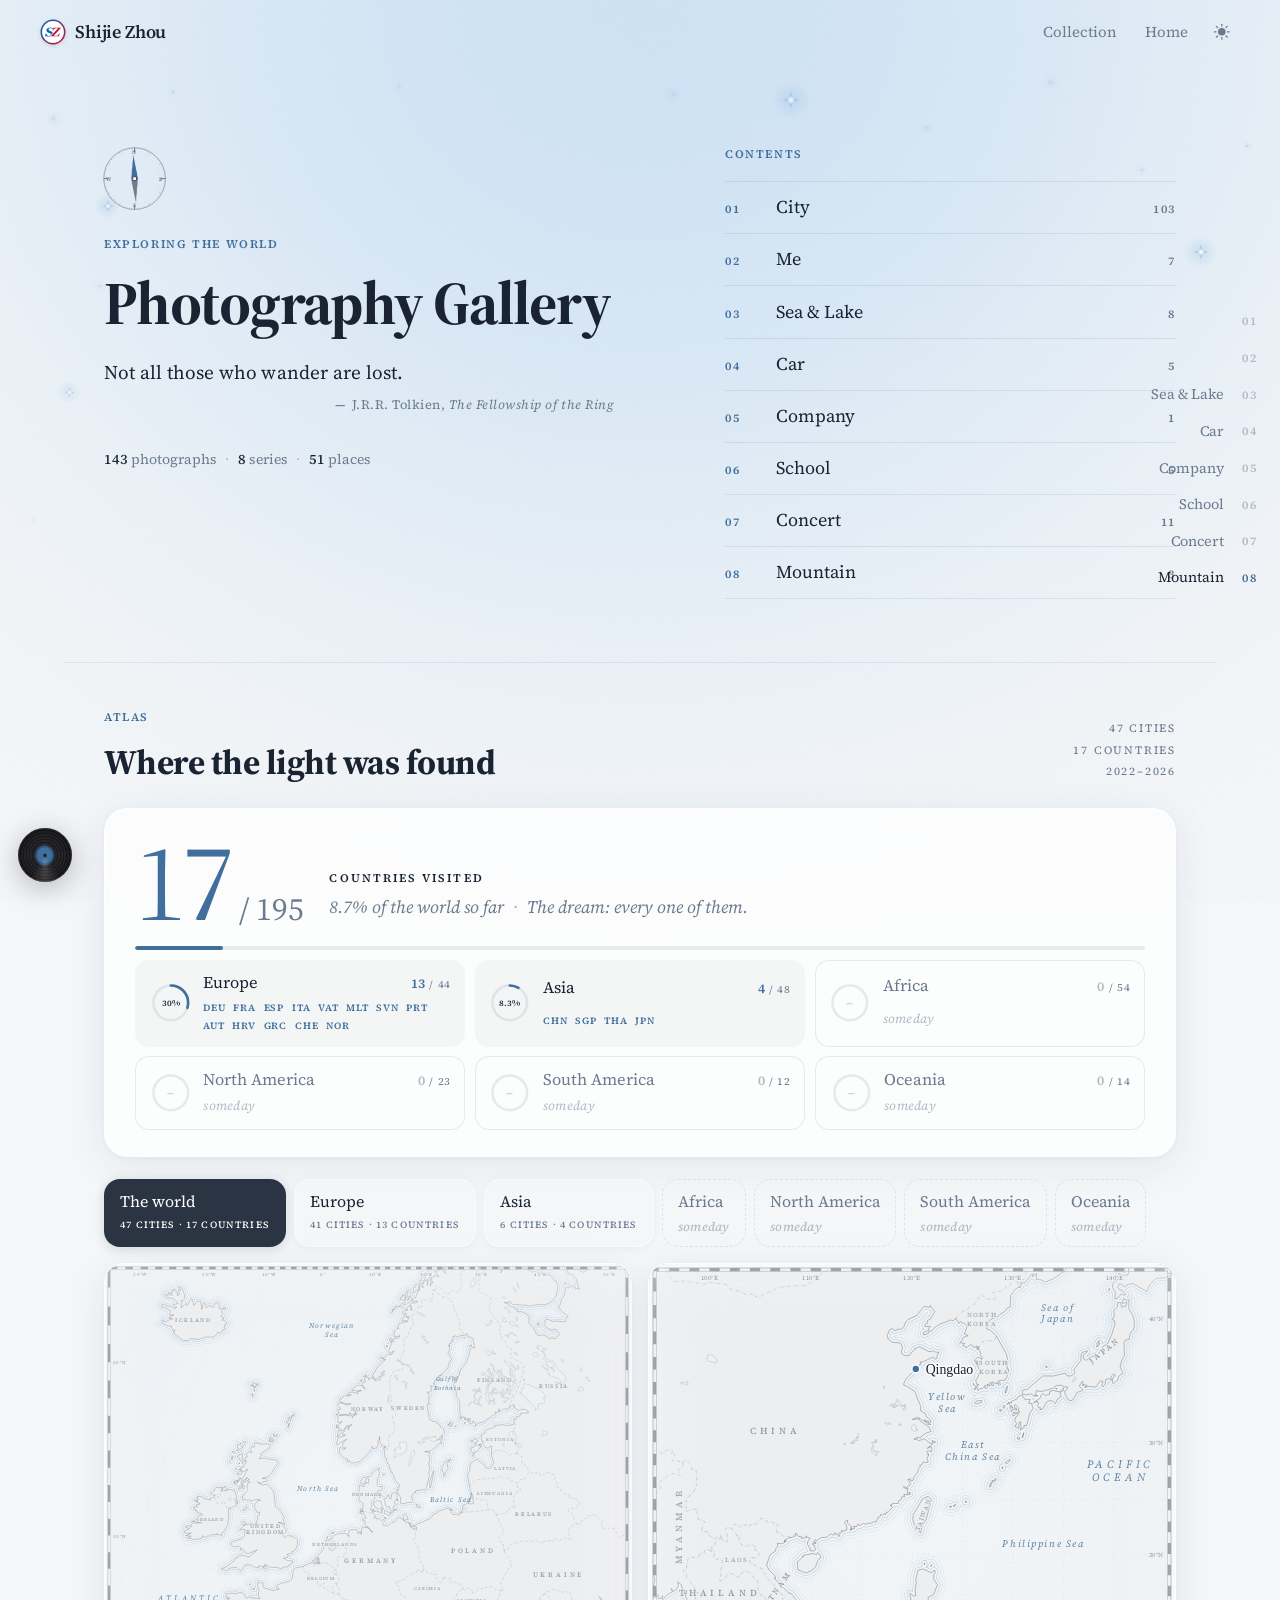
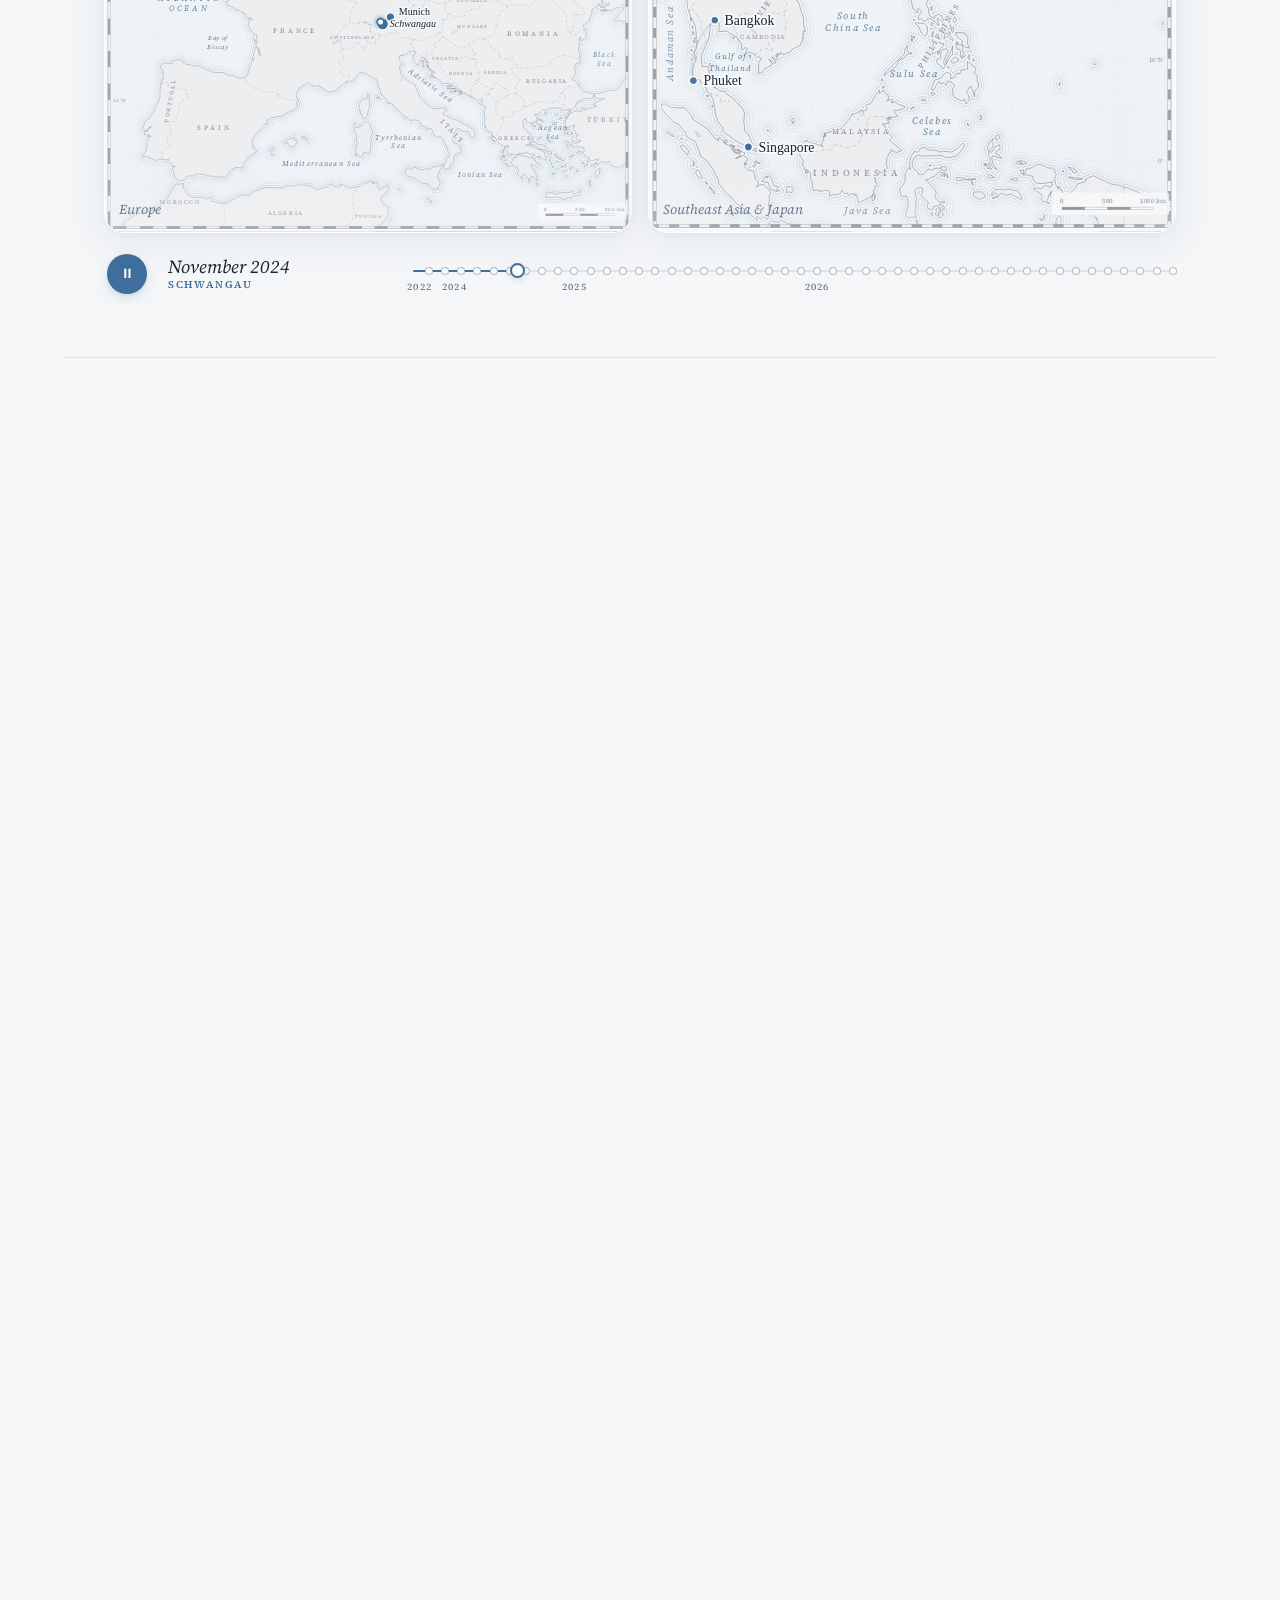
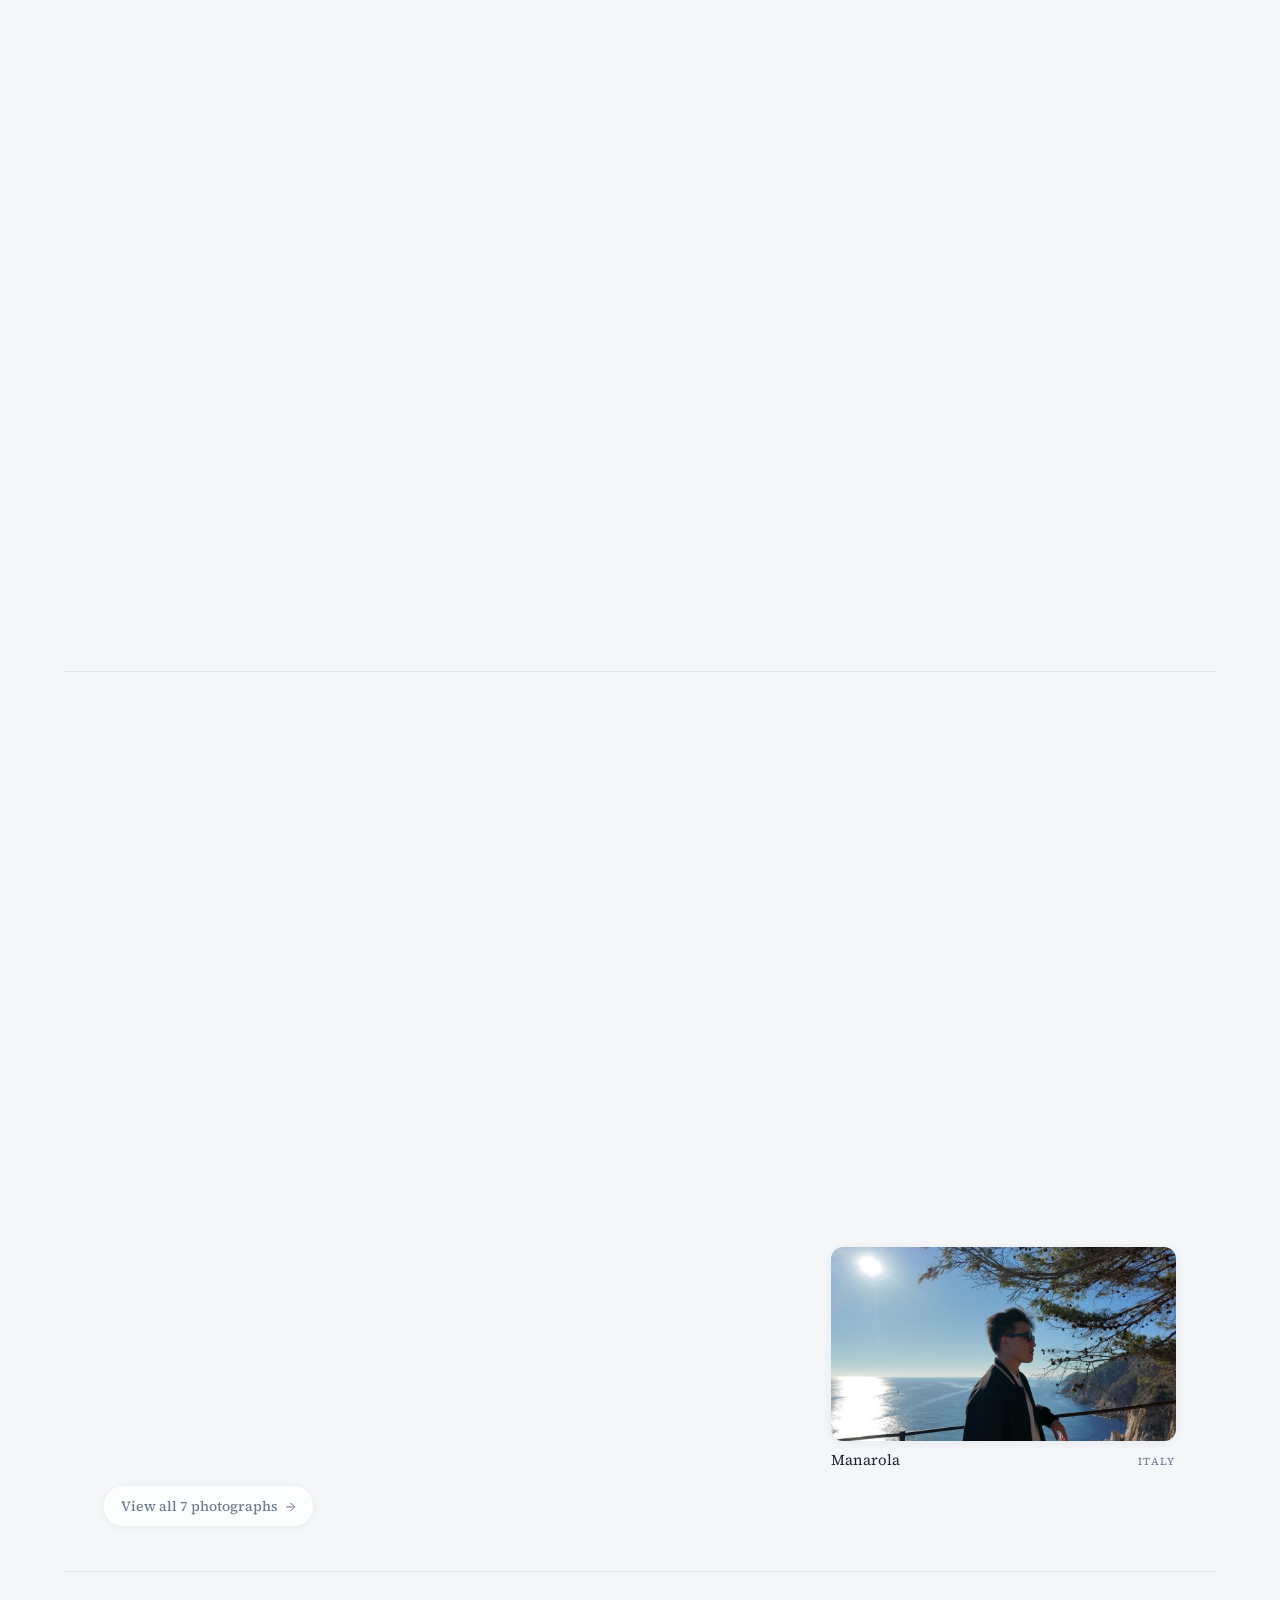
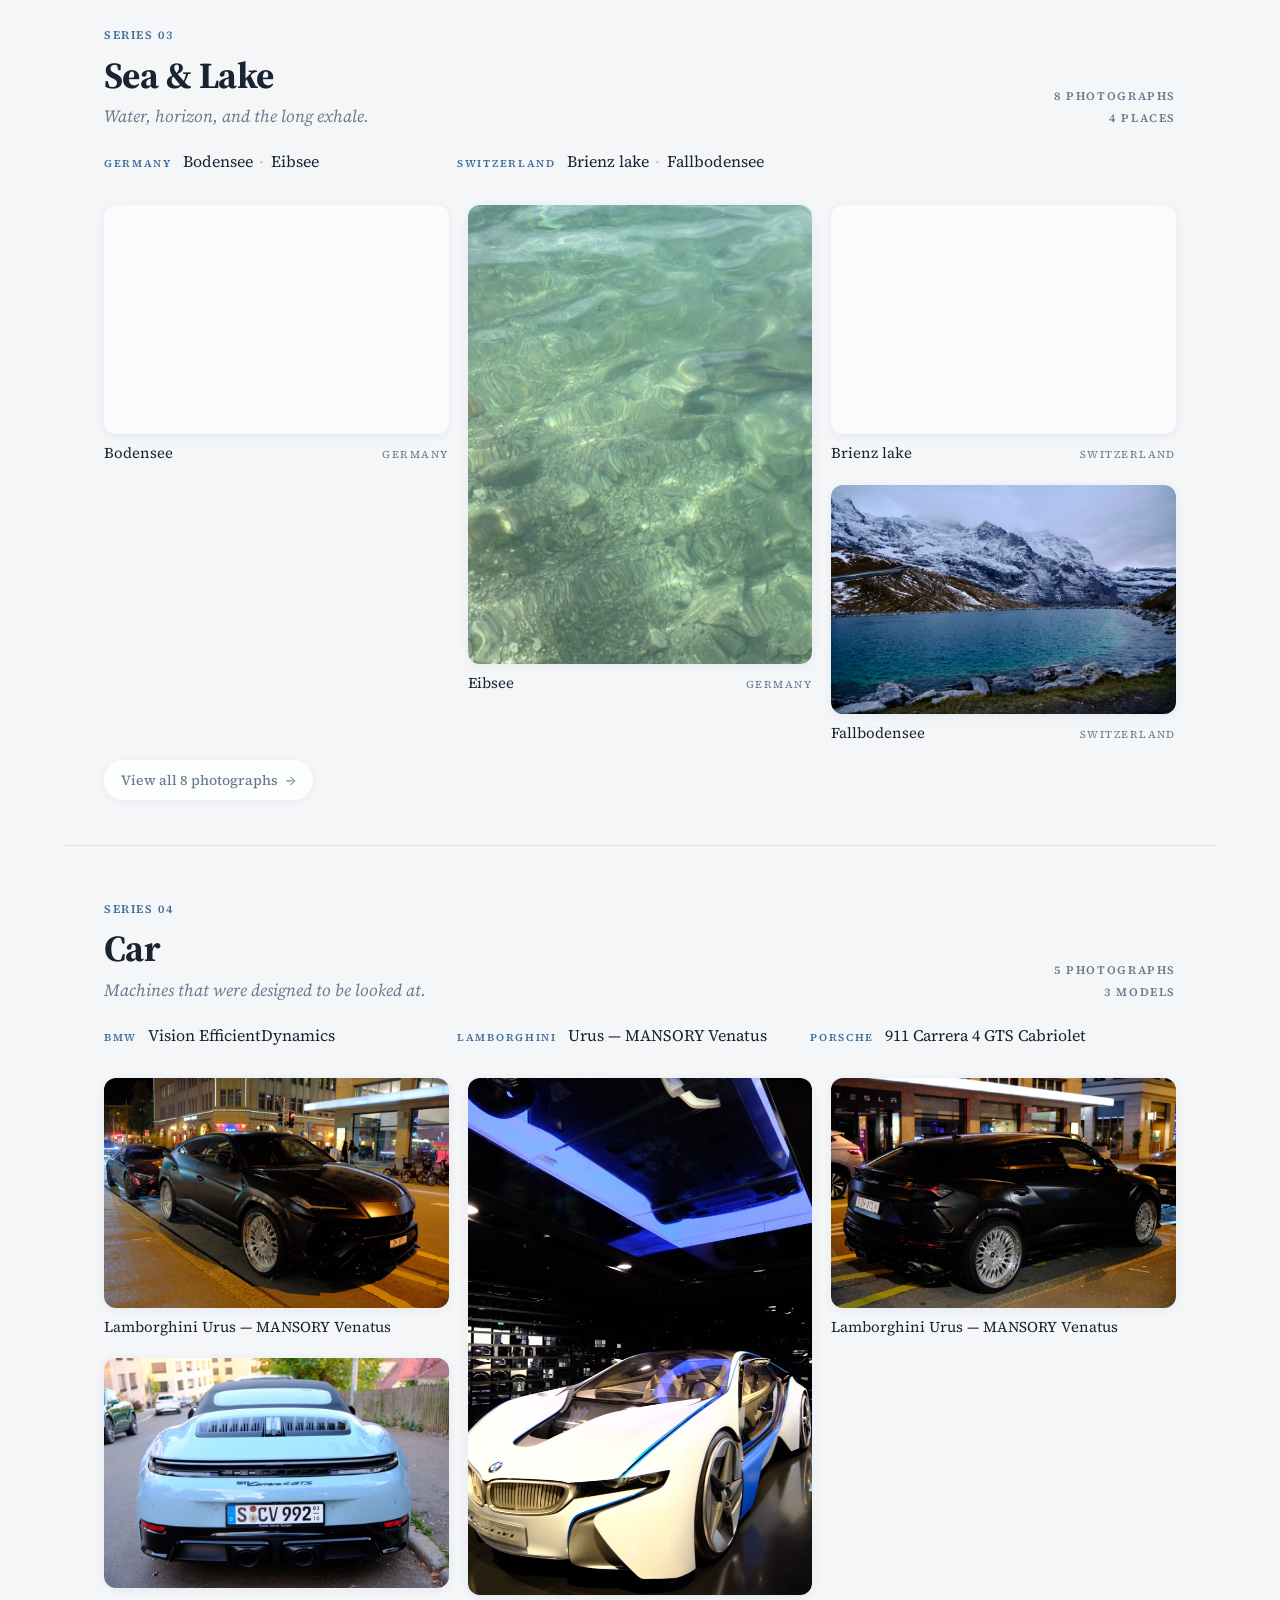
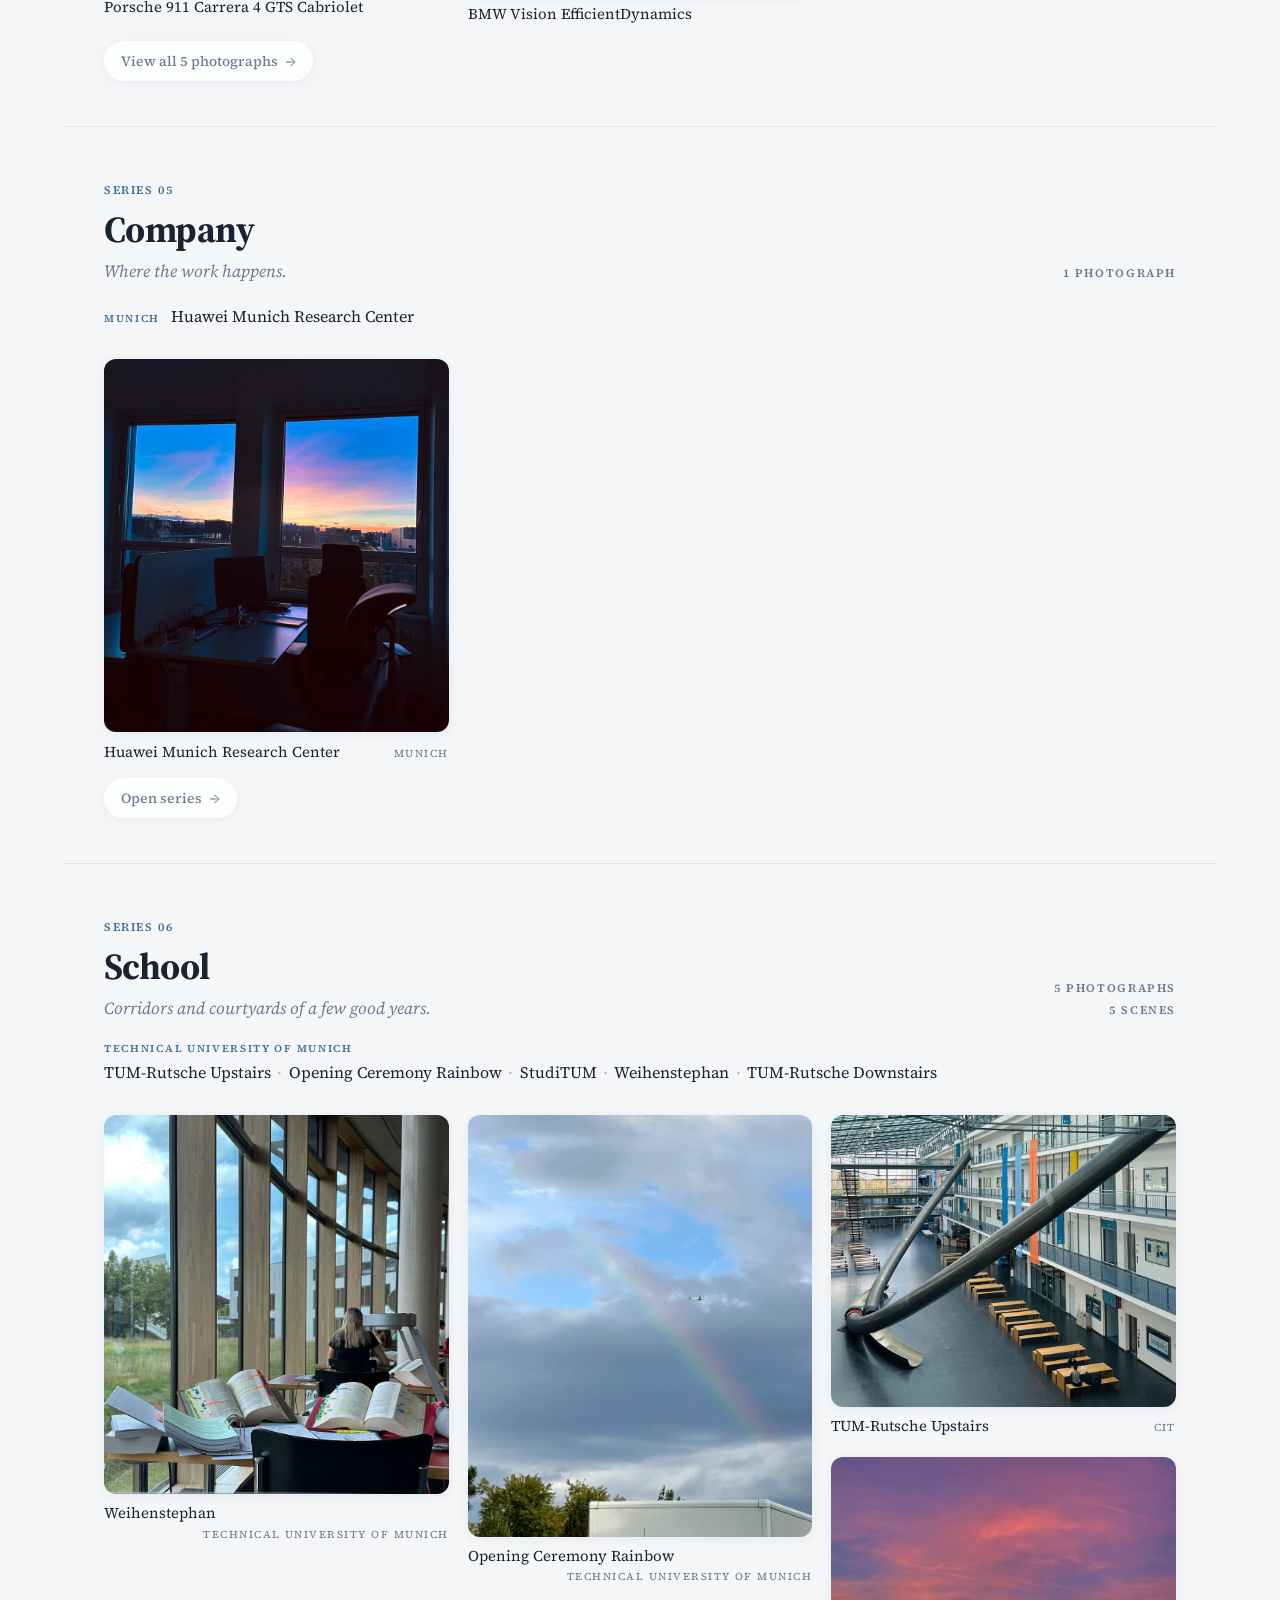
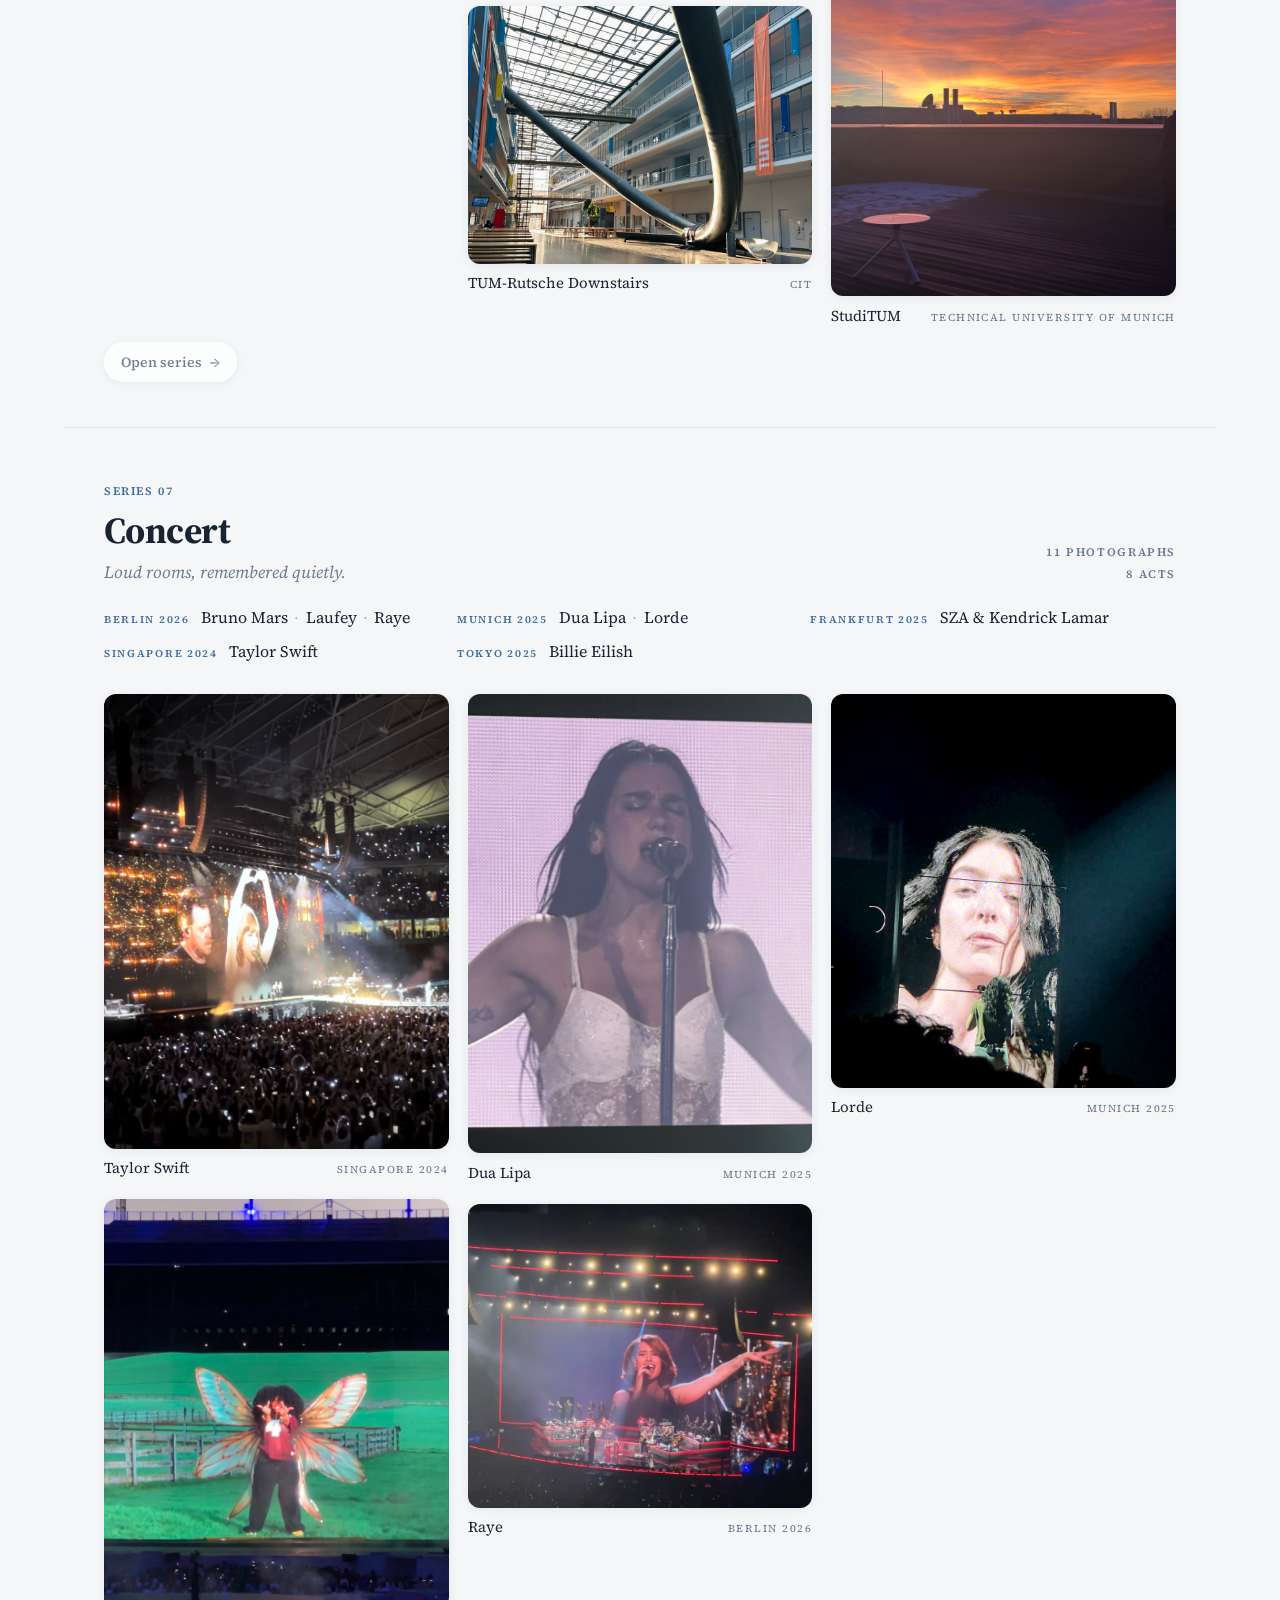
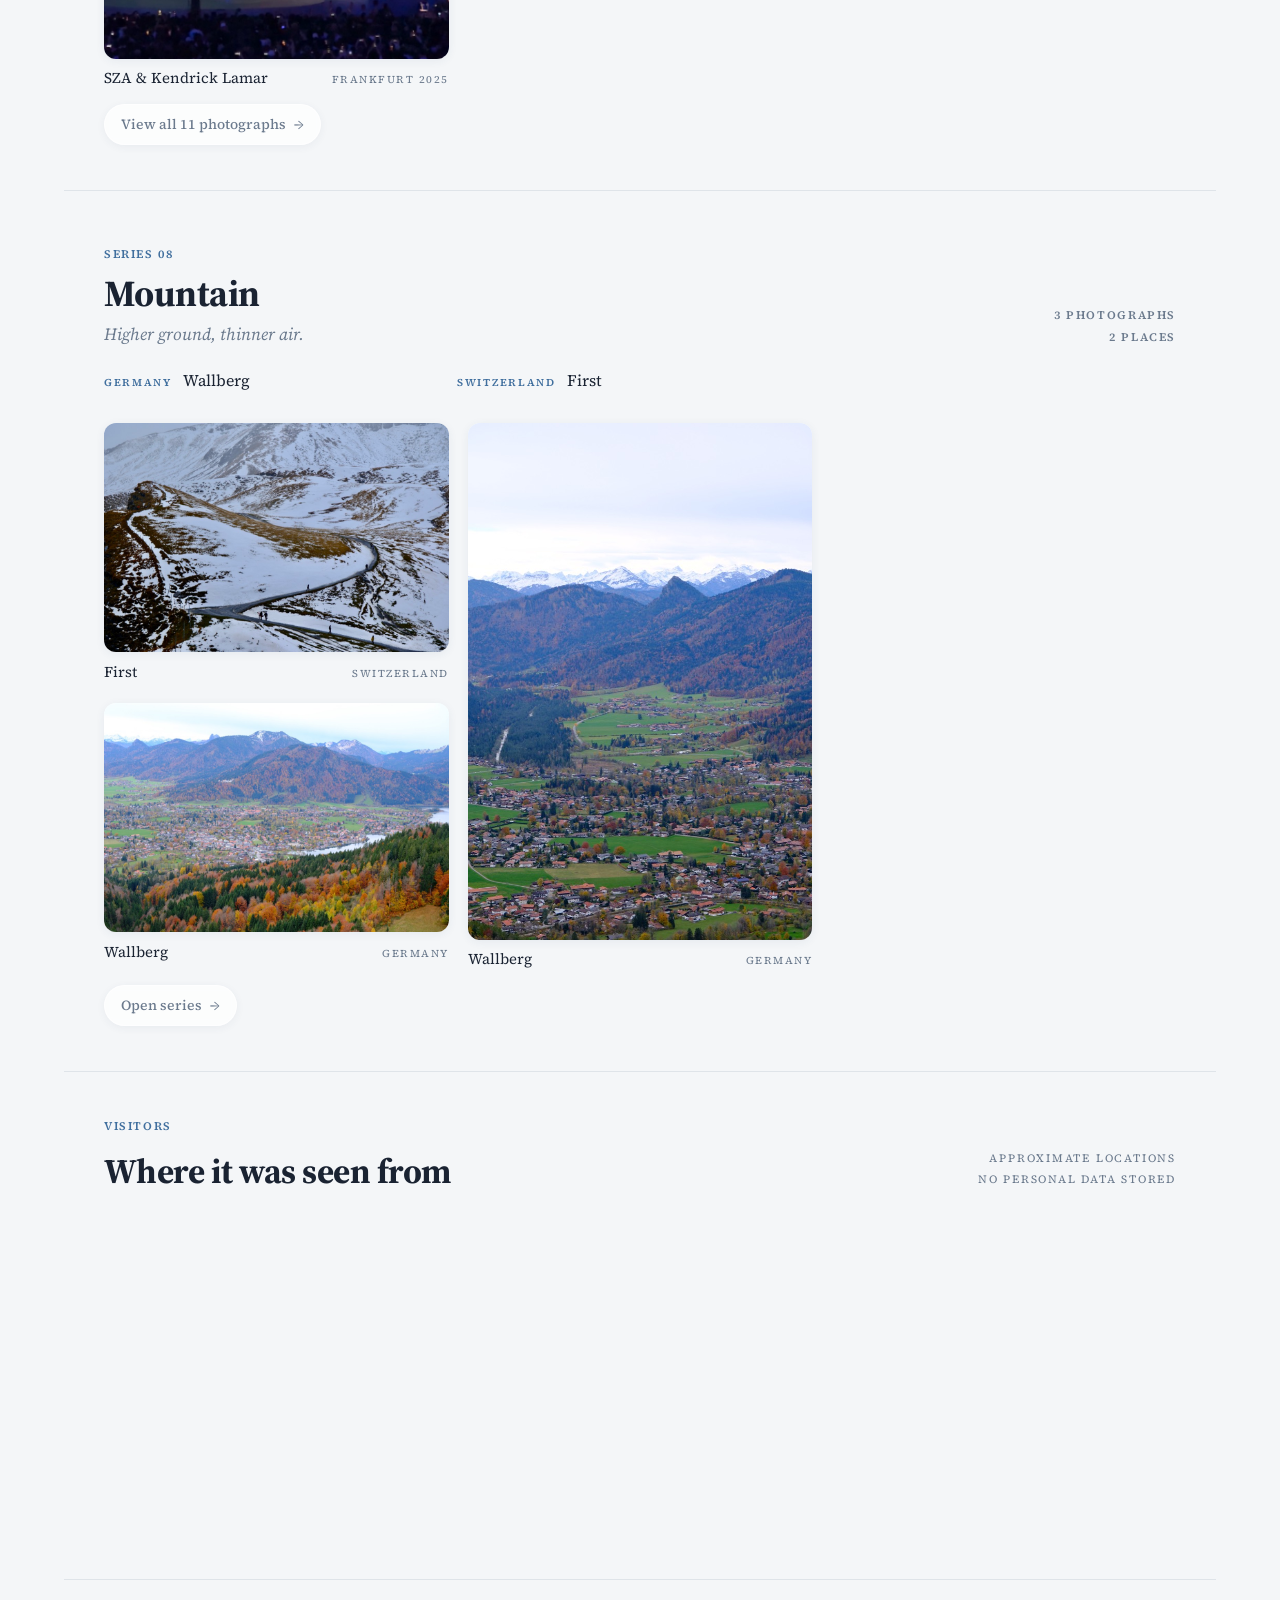
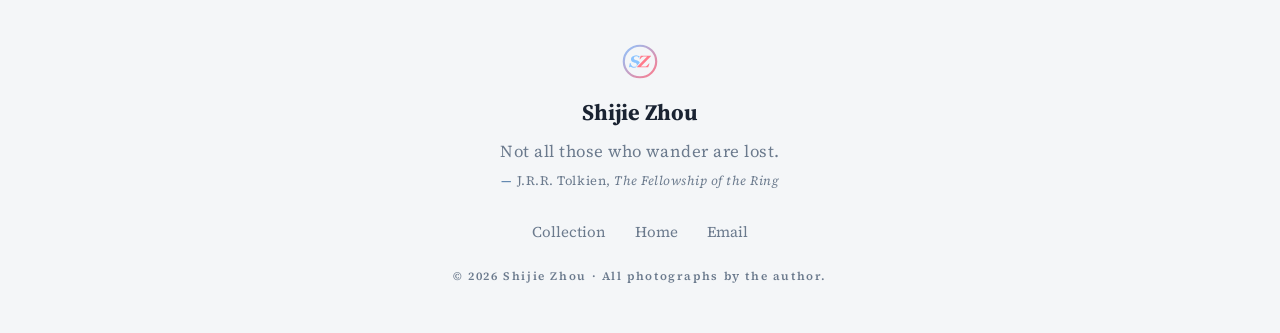
==== commit af45b624: "Lofoten: Flakstadpollen, Hamnøy and Ramberg; labels that never collide Library 143: three photograph" ====
--- a/index.html
+++ b/index.html
@@ -213,10 +213,10 @@
   </div>
 
   <script src="js/site.js?v=f81ffa84"></script>
-  <script src="js/data.js?v=48fc8799"></script>
-  <script src="js/map.js?v=2e876f20"></script>
+  <script src="js/data.js?v=085952c5"></script>
+  <script src="js/map.js?v=59dc59d1"></script>
   <script src="js/stars.js?v=d5e12b97"></script>
   <script src="js/stardust.js?v=7eecee33"></script>
-  <script src="js/main.js?v=04fea8fb"></script>
+  <script src="js/main.js?v=6cc1cd45"></script>
 </body>
 </html>
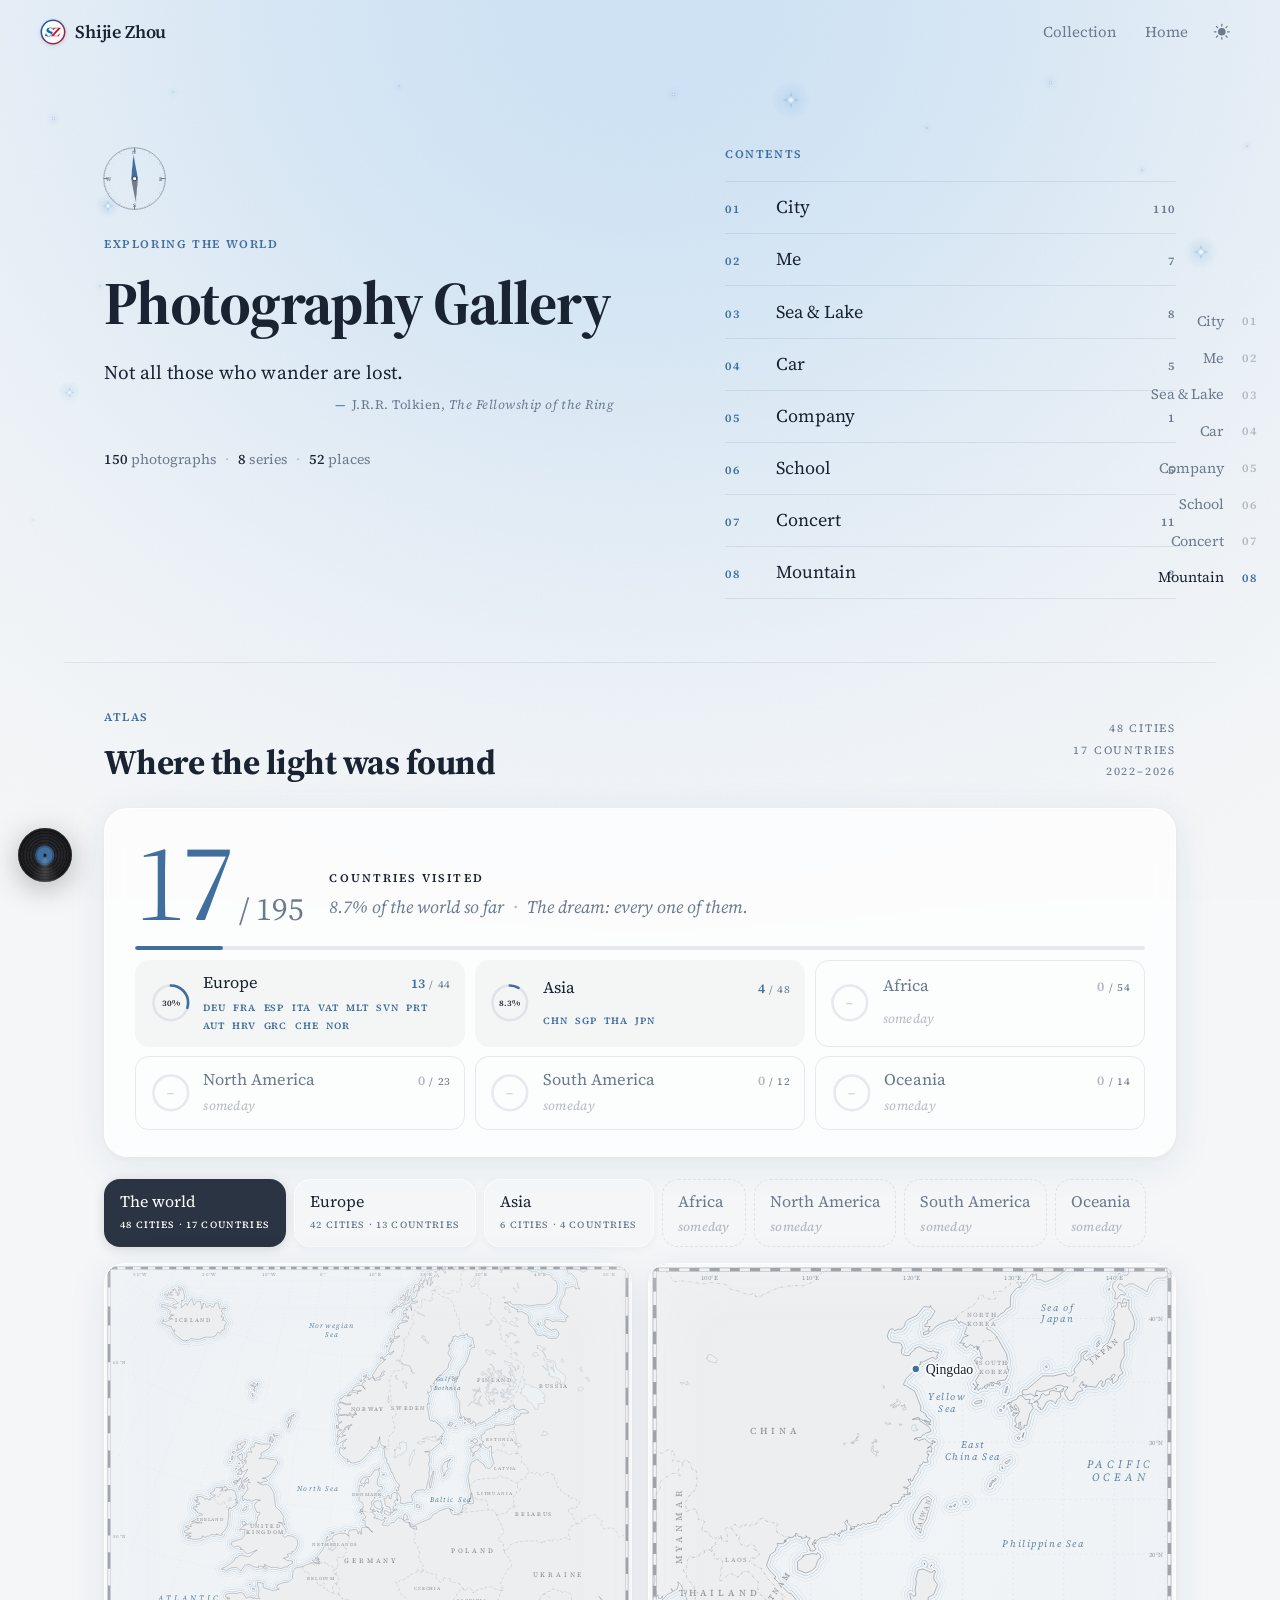
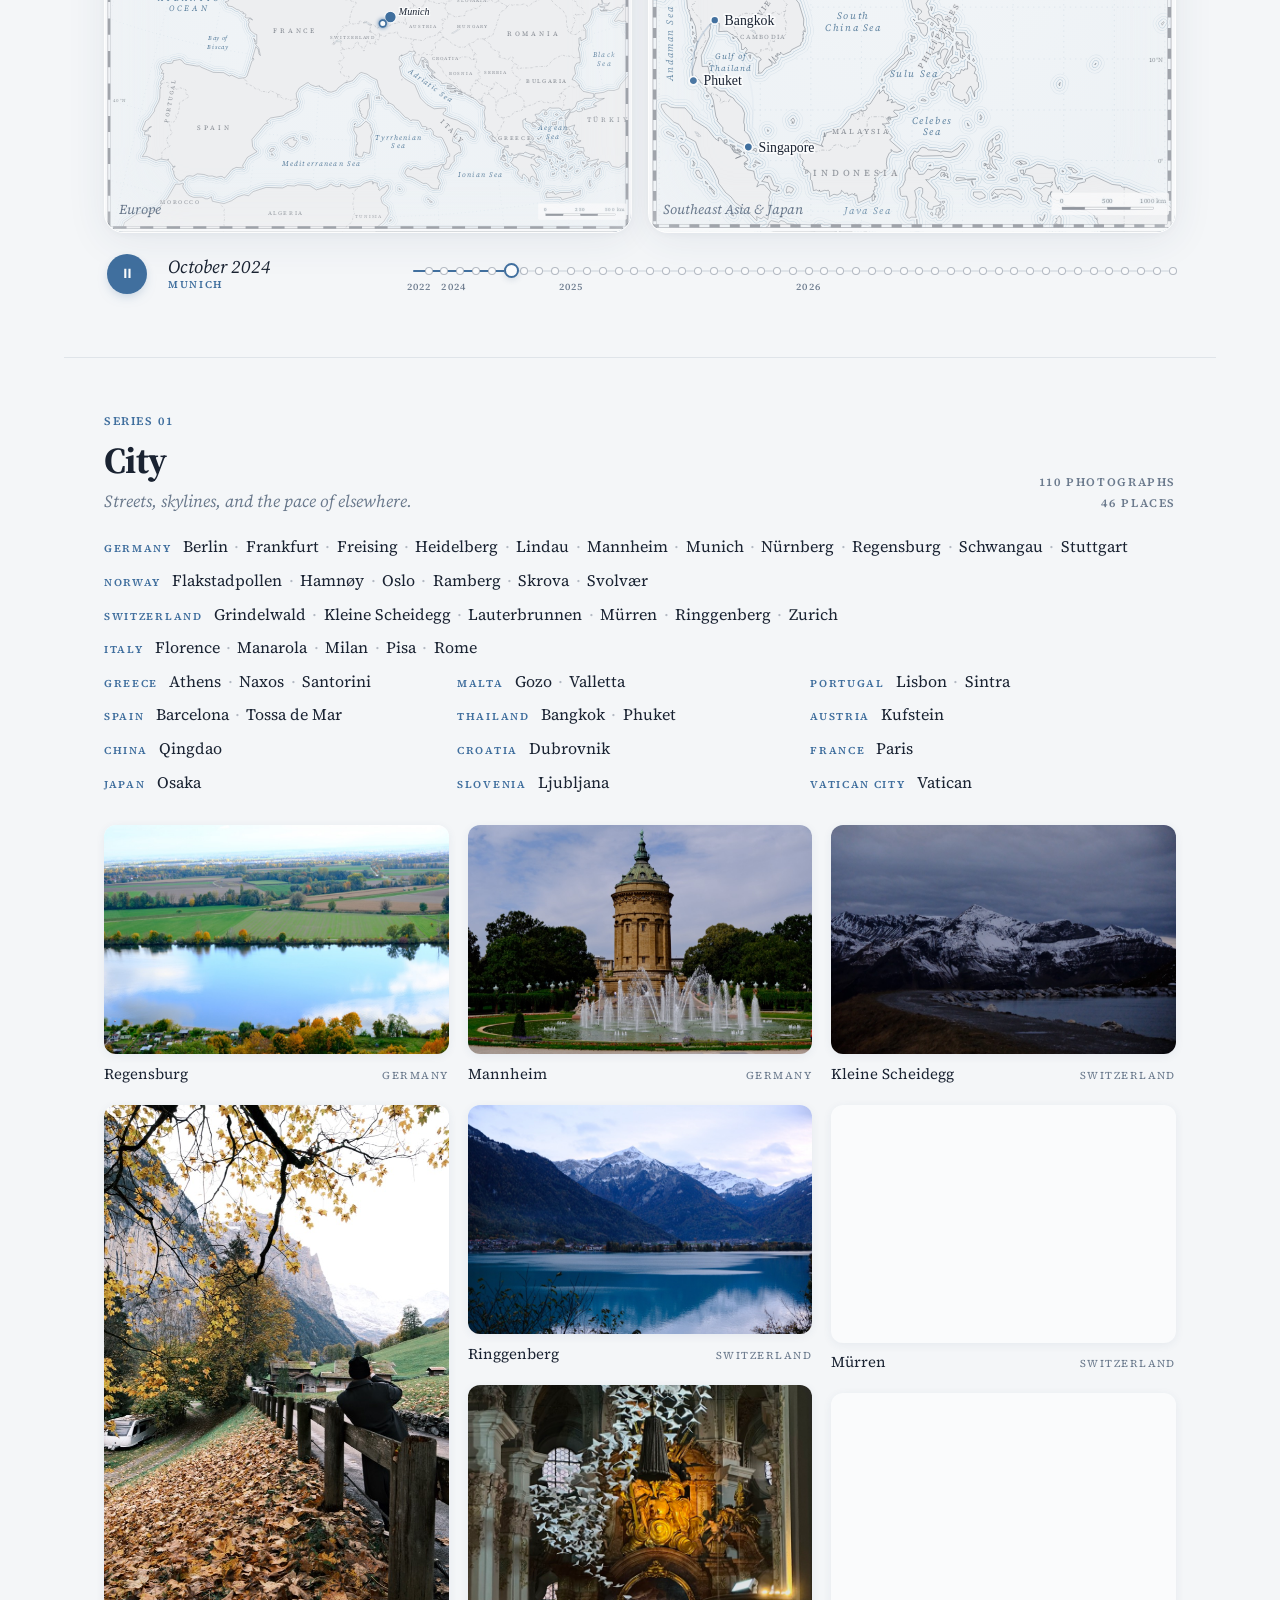
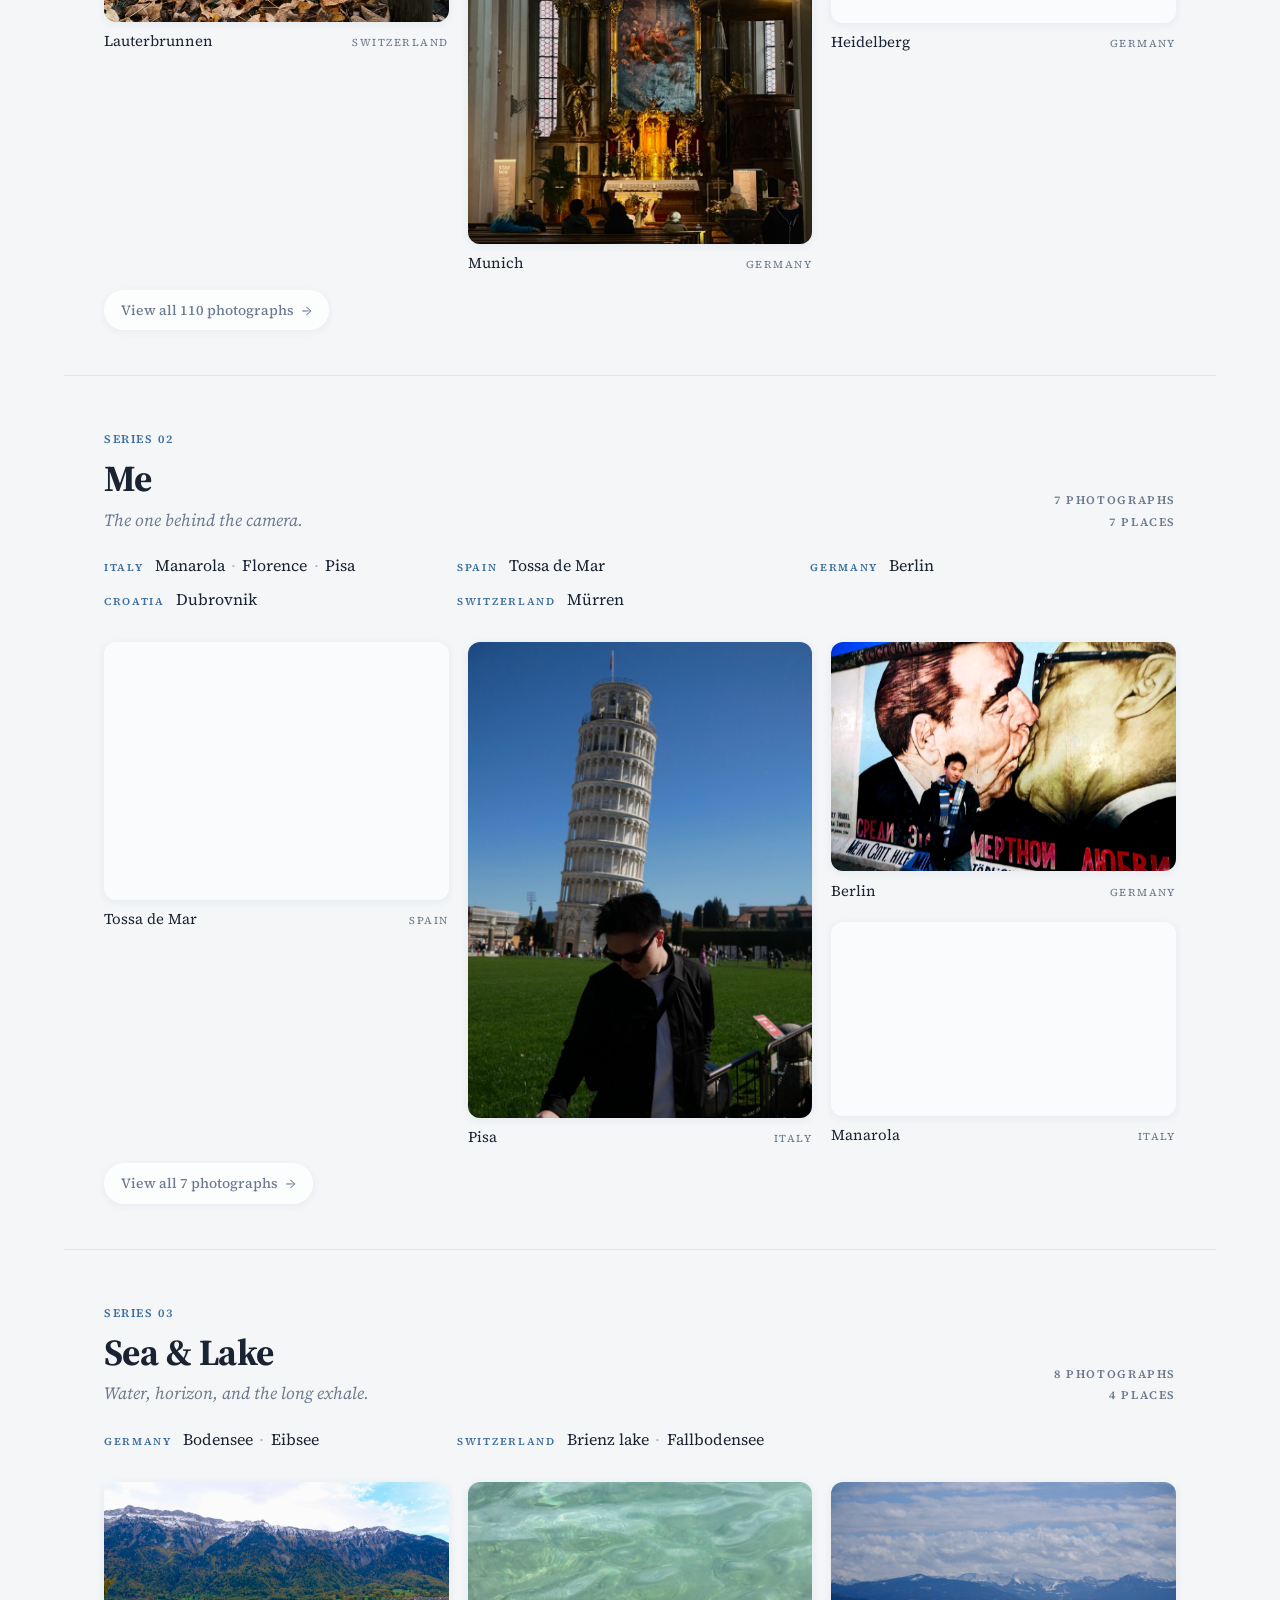
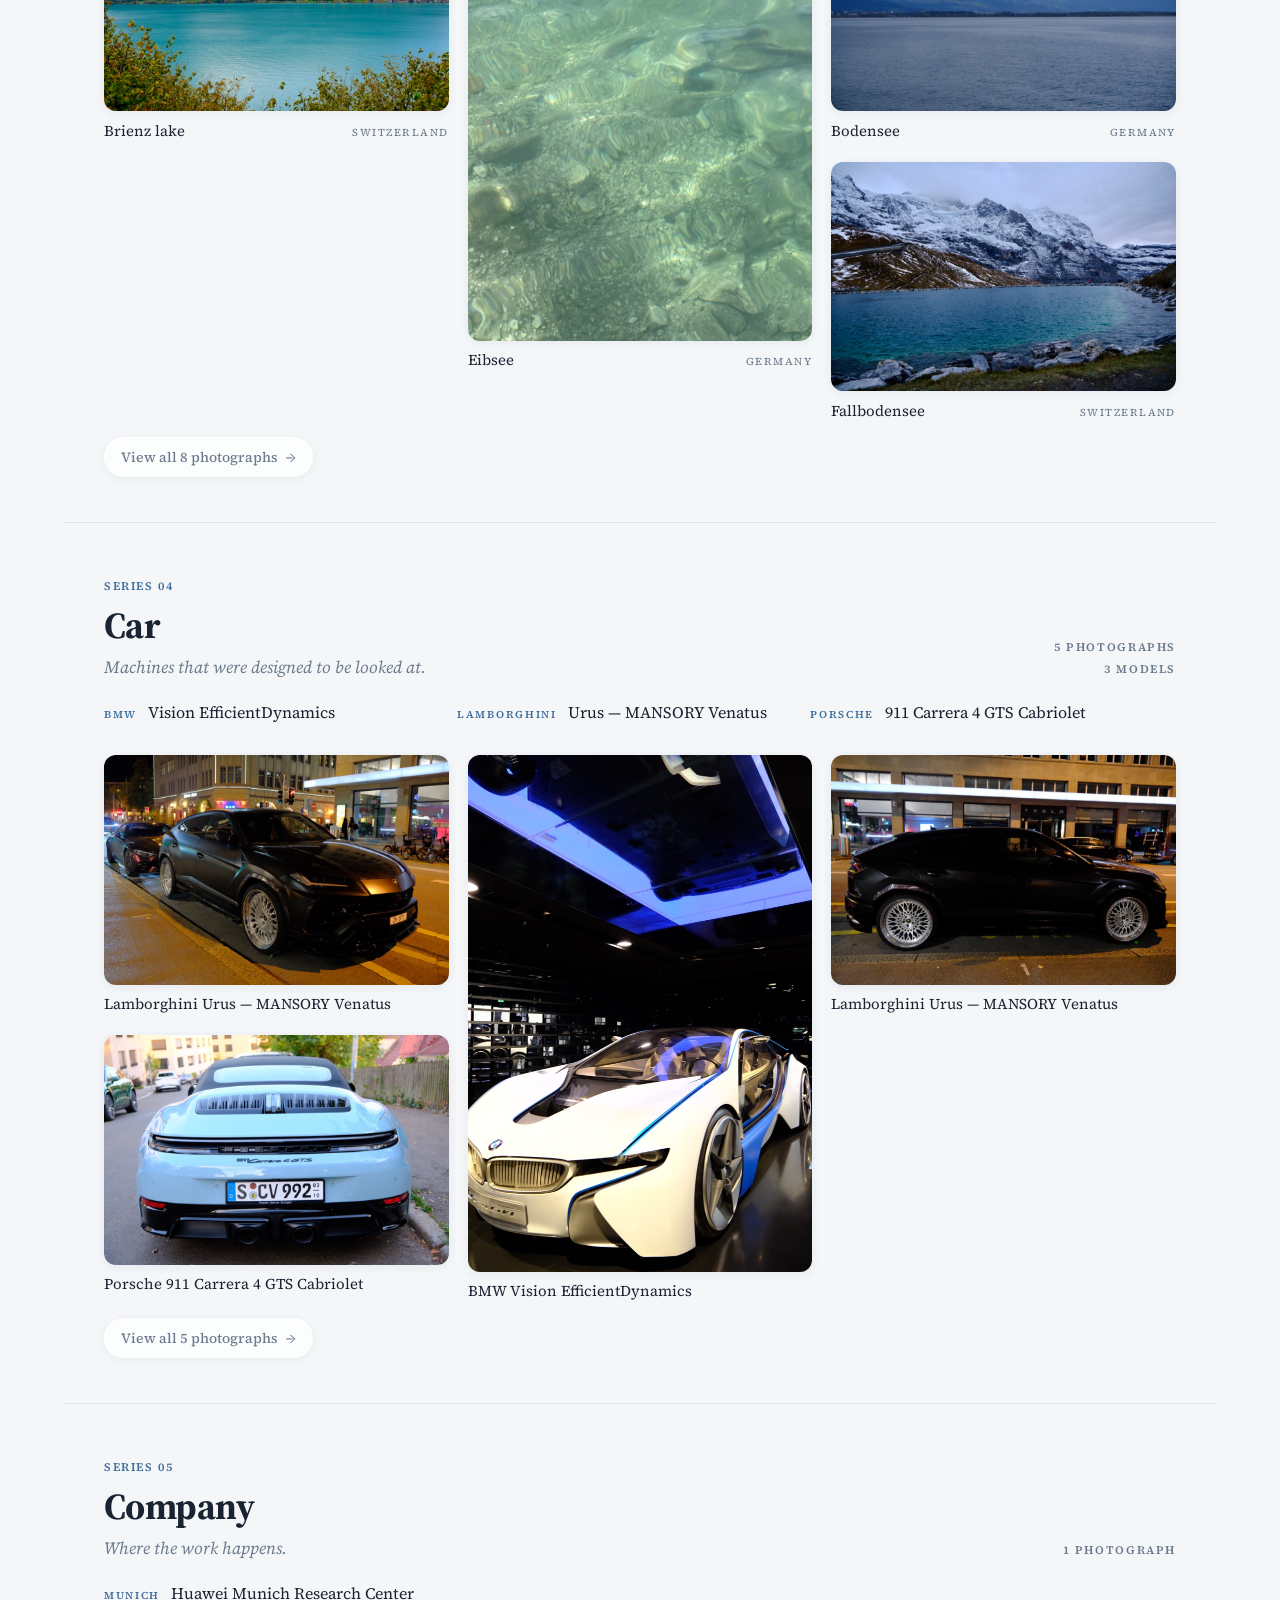
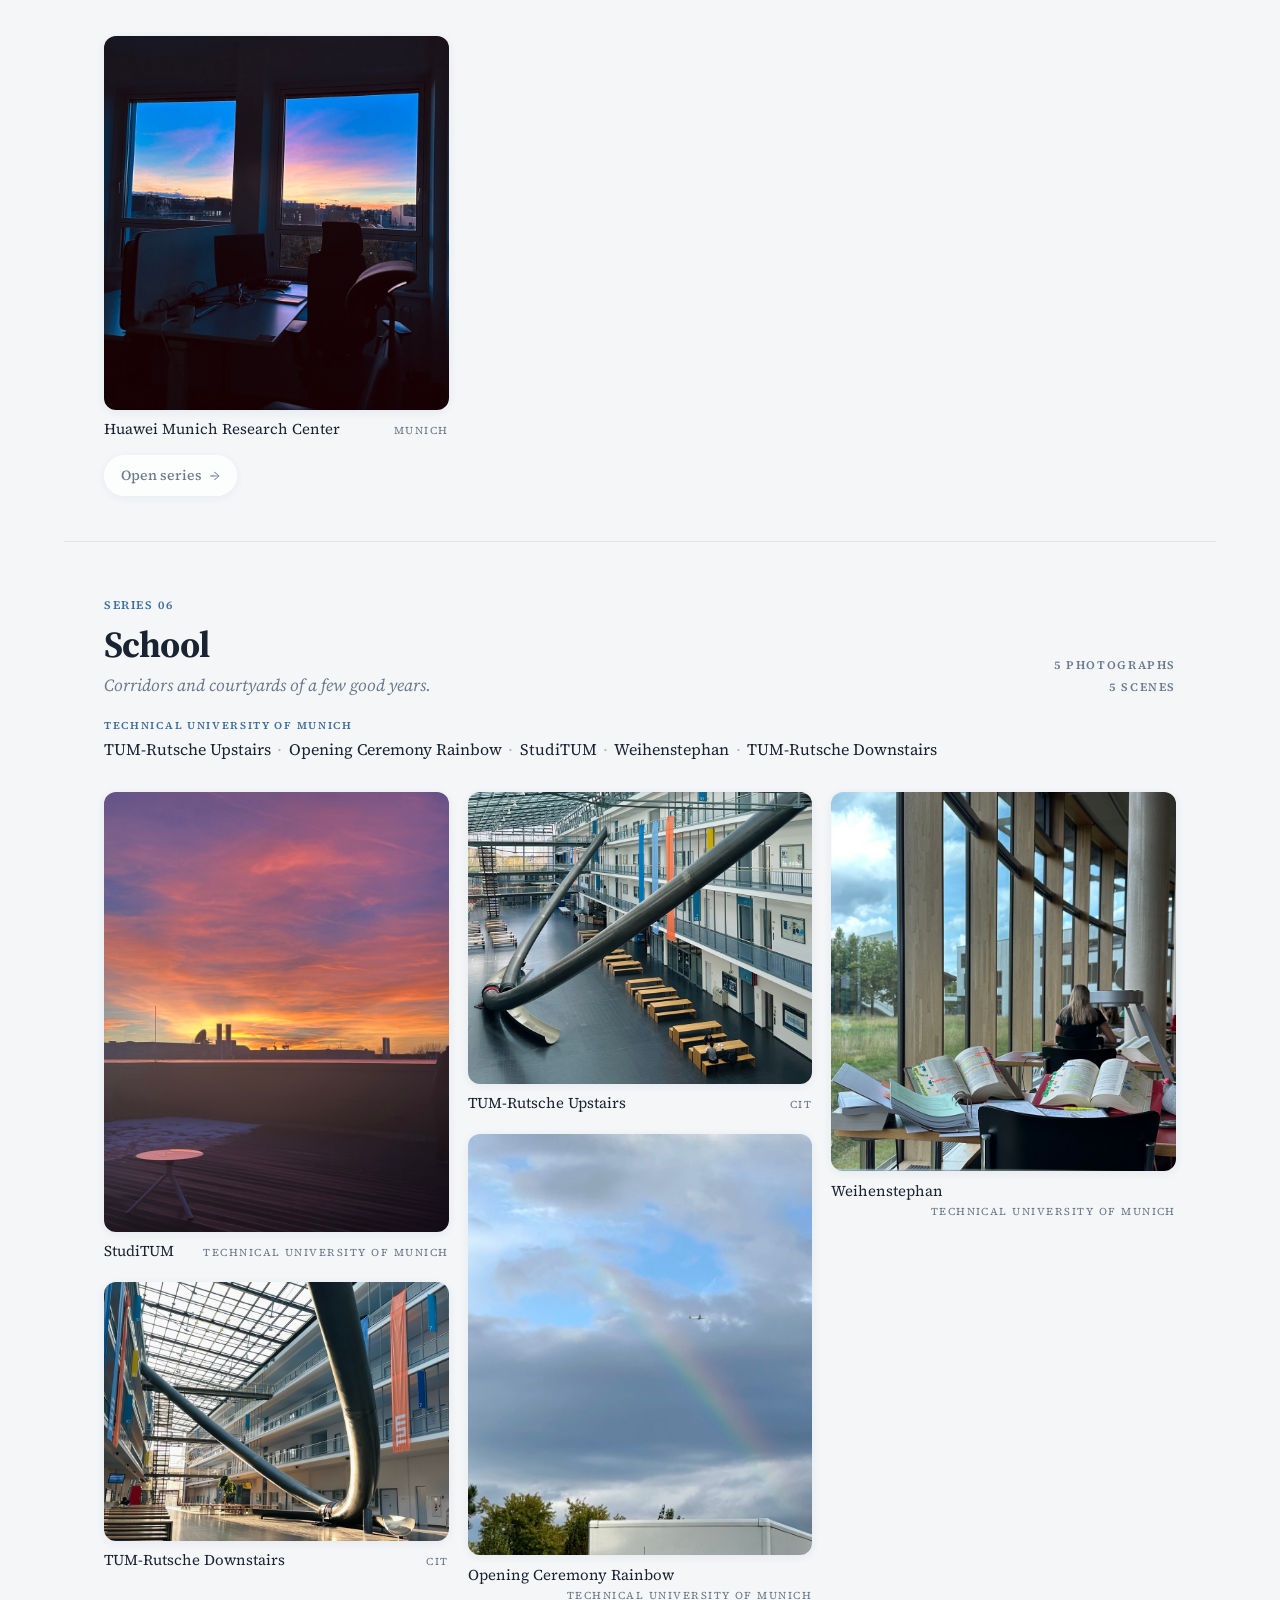
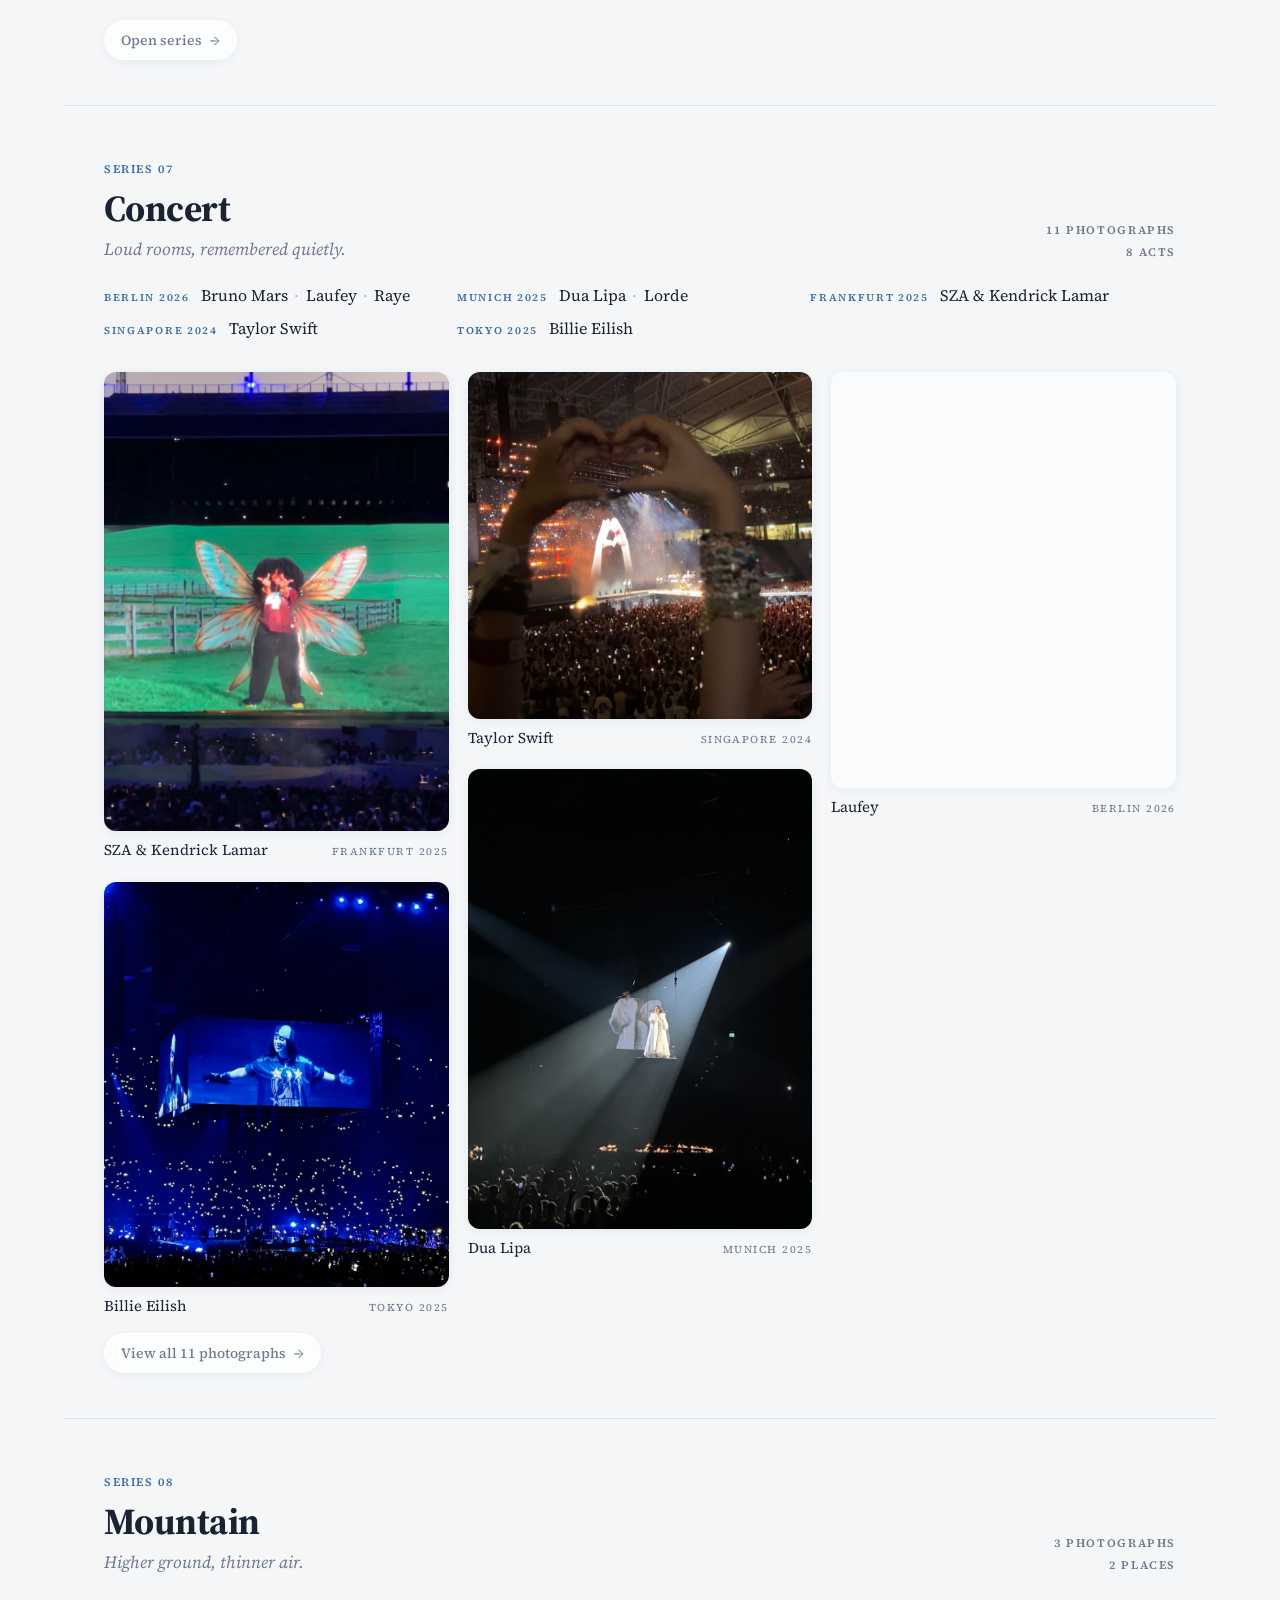
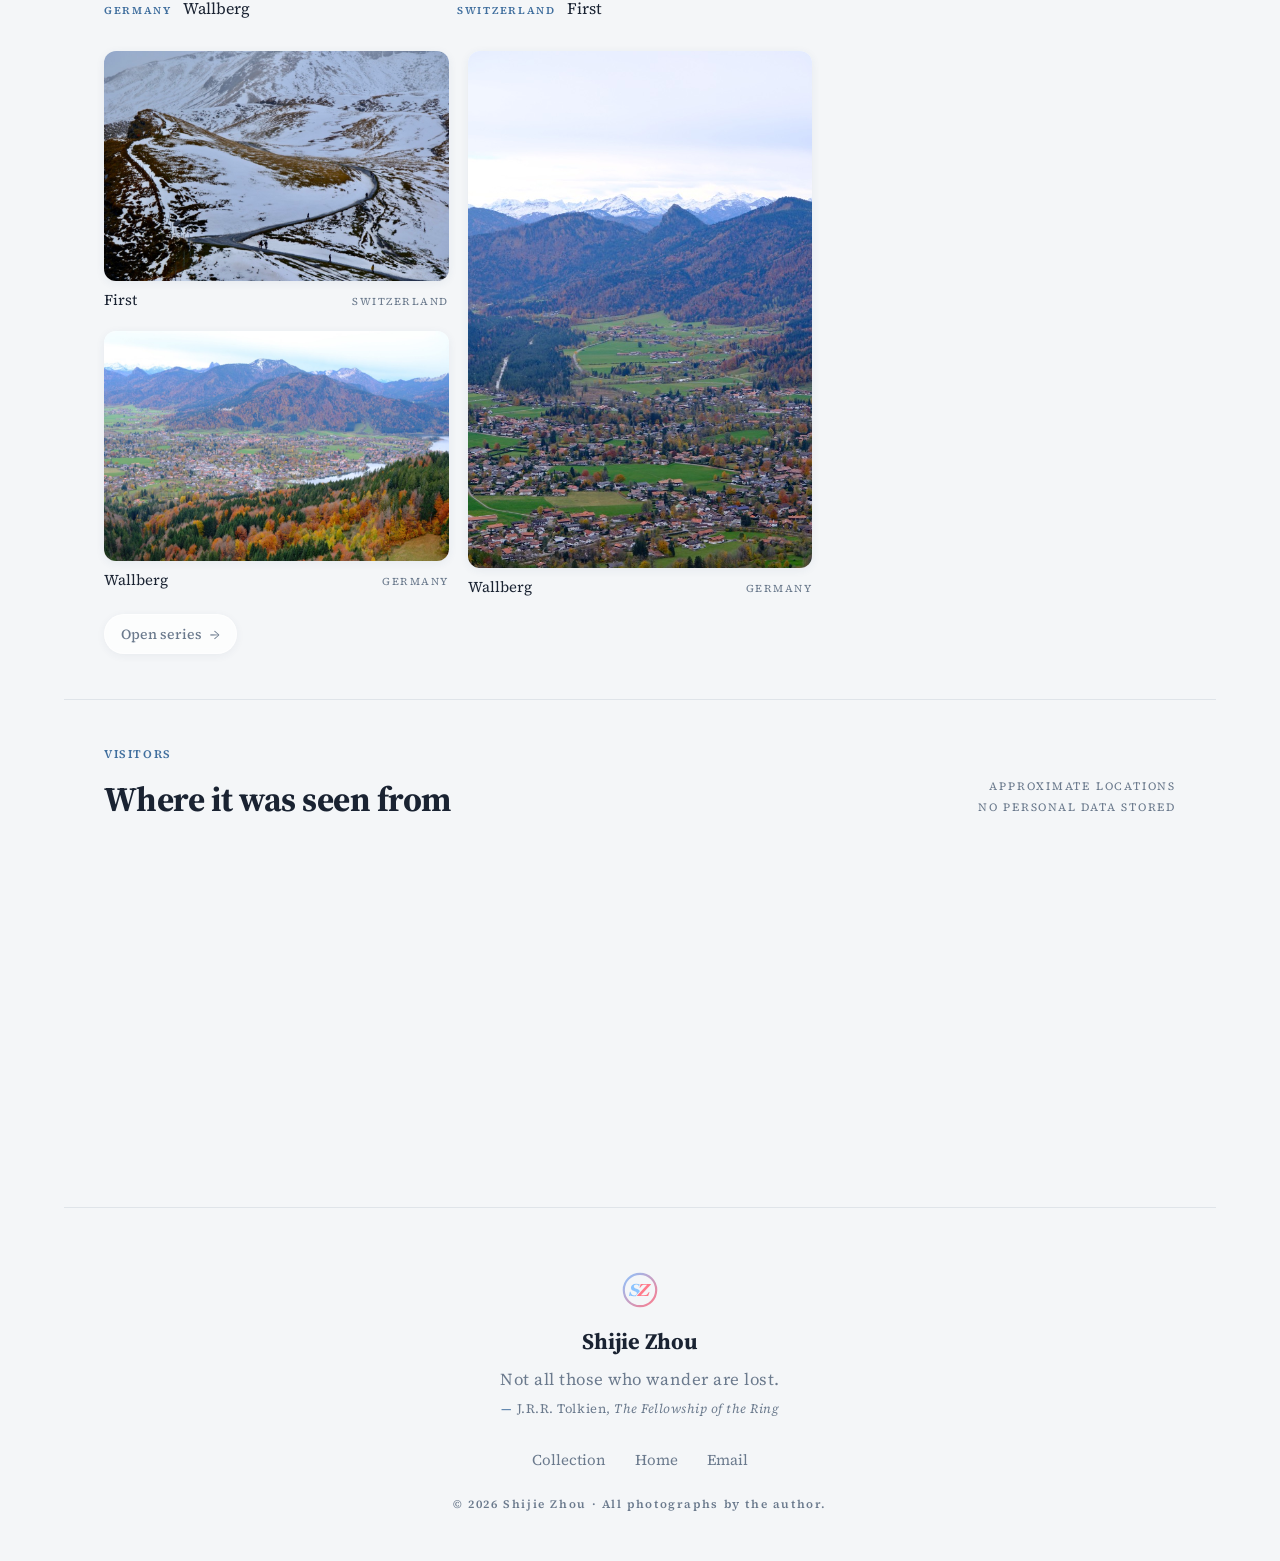
==== commit 188e68cc: "Skrova and three more from Svolvær Library 150: four photographs from Skrova, the island south of Sv" ====
--- a/index.html
+++ b/index.html
@@ -213,8 +213,8 @@
   </div>
 
   <script src="js/site.js?v=f81ffa84"></script>
-  <script src="js/data.js?v=085952c5"></script>
-  <script src="js/map.js?v=59dc59d1"></script>
+  <script src="js/data.js?v=fb09db64"></script>
+  <script src="js/map.js?v=307dfad5"></script>
   <script src="js/stars.js?v=d5e12b97"></script>
   <script src="js/stardust.js?v=7eecee33"></script>
   <script src="js/main.js?v=6cc1cd45"></script>
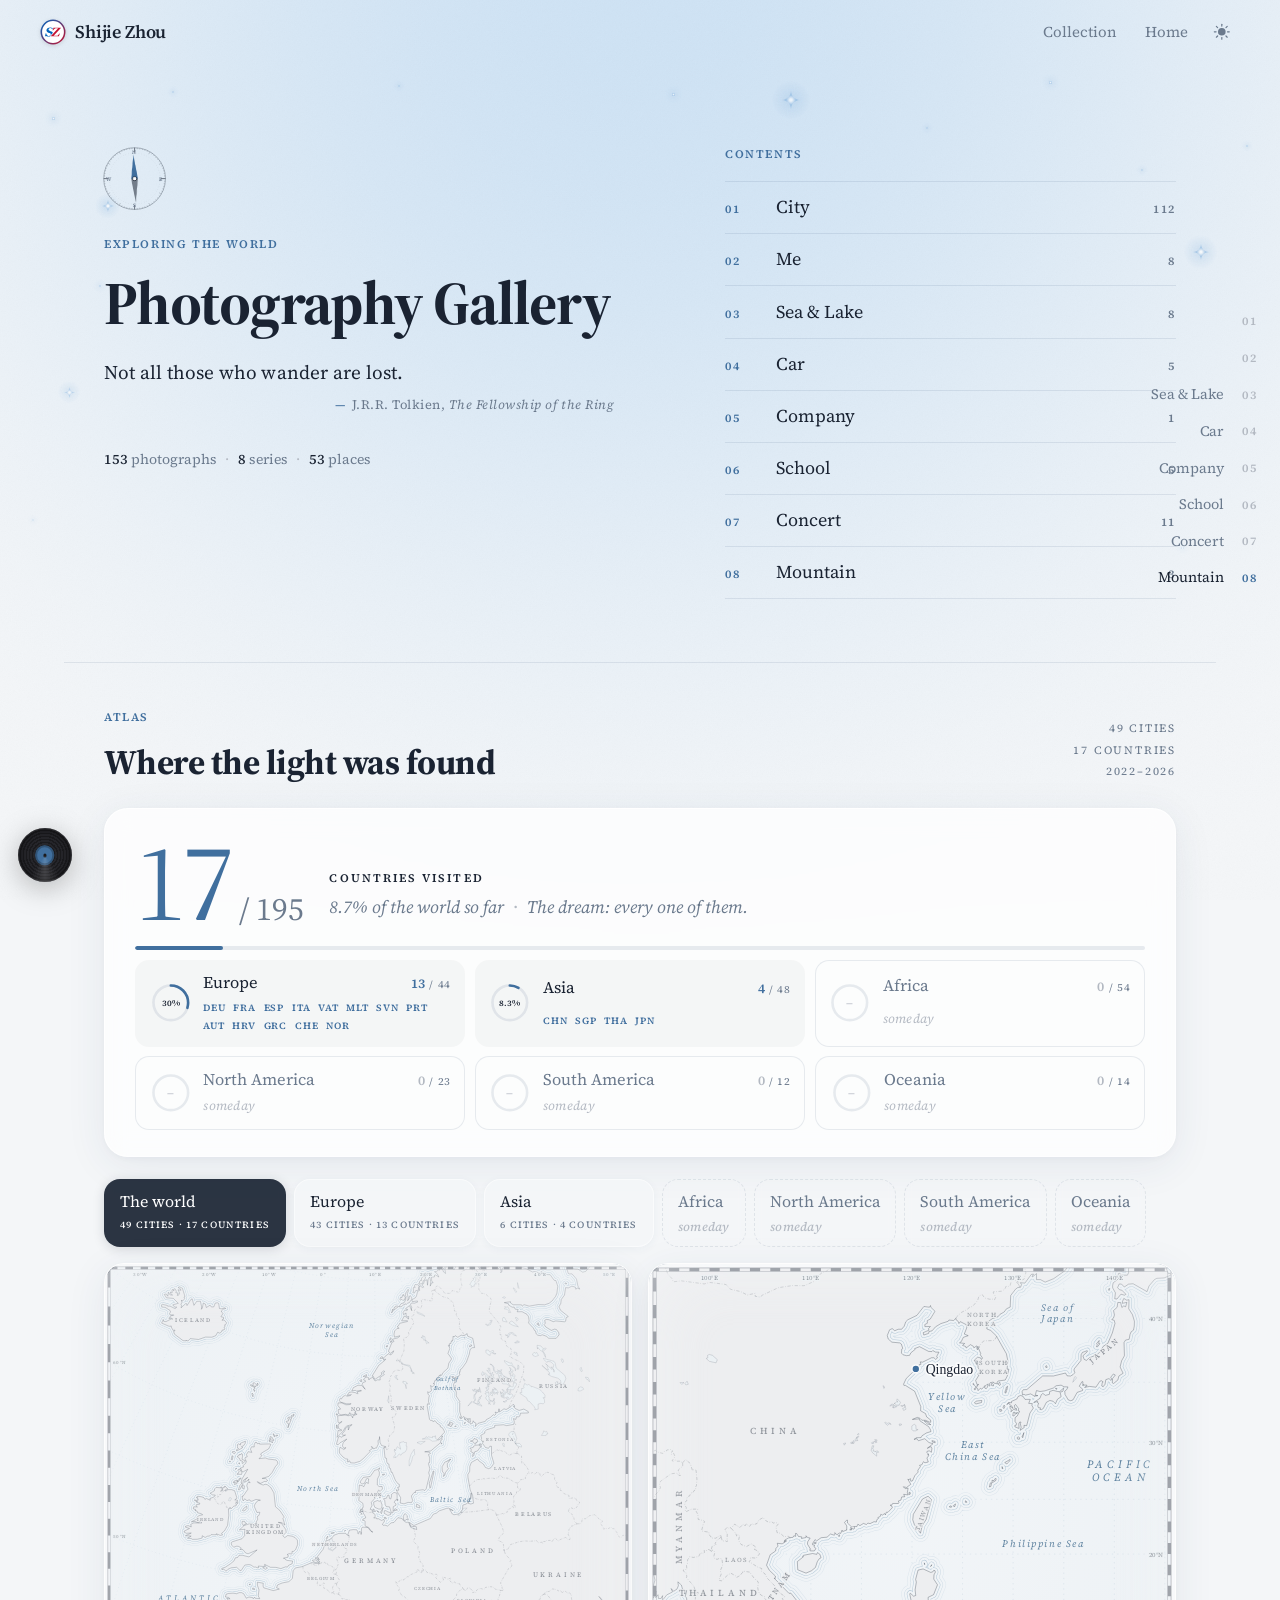
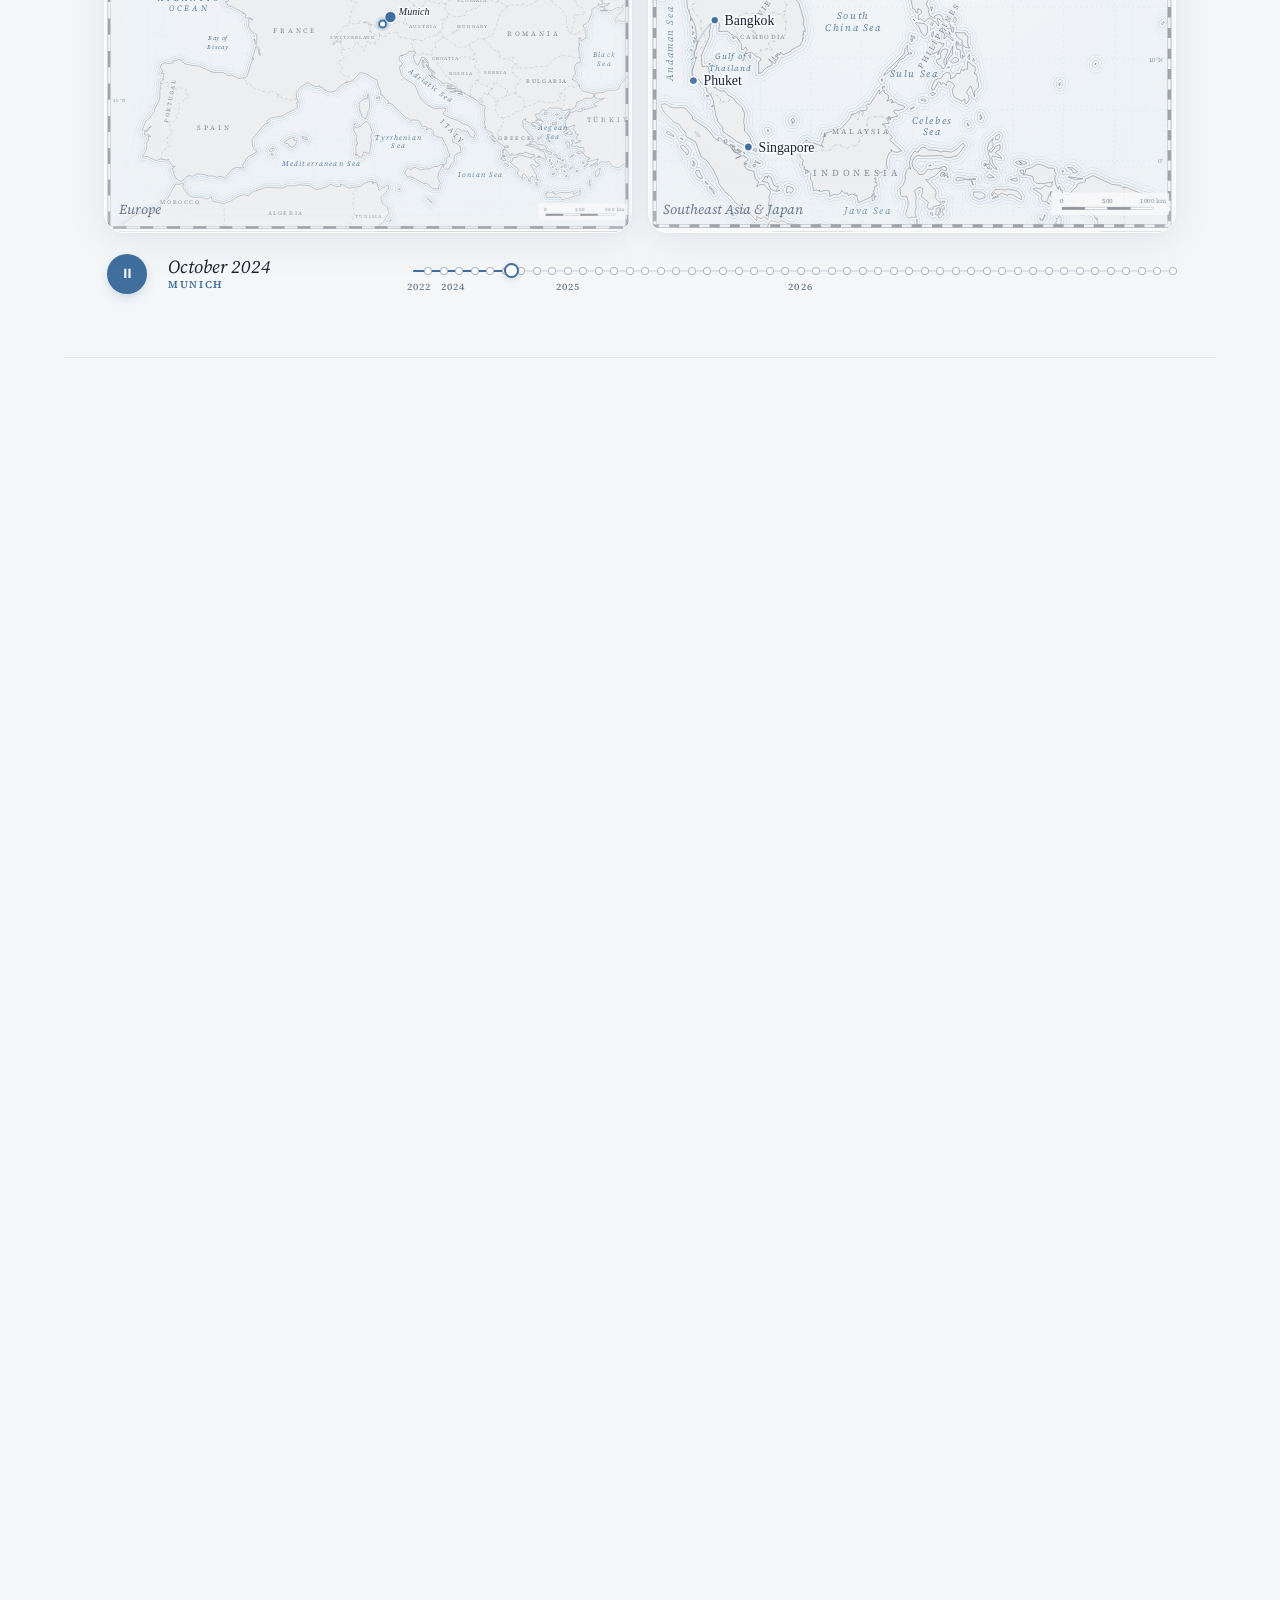
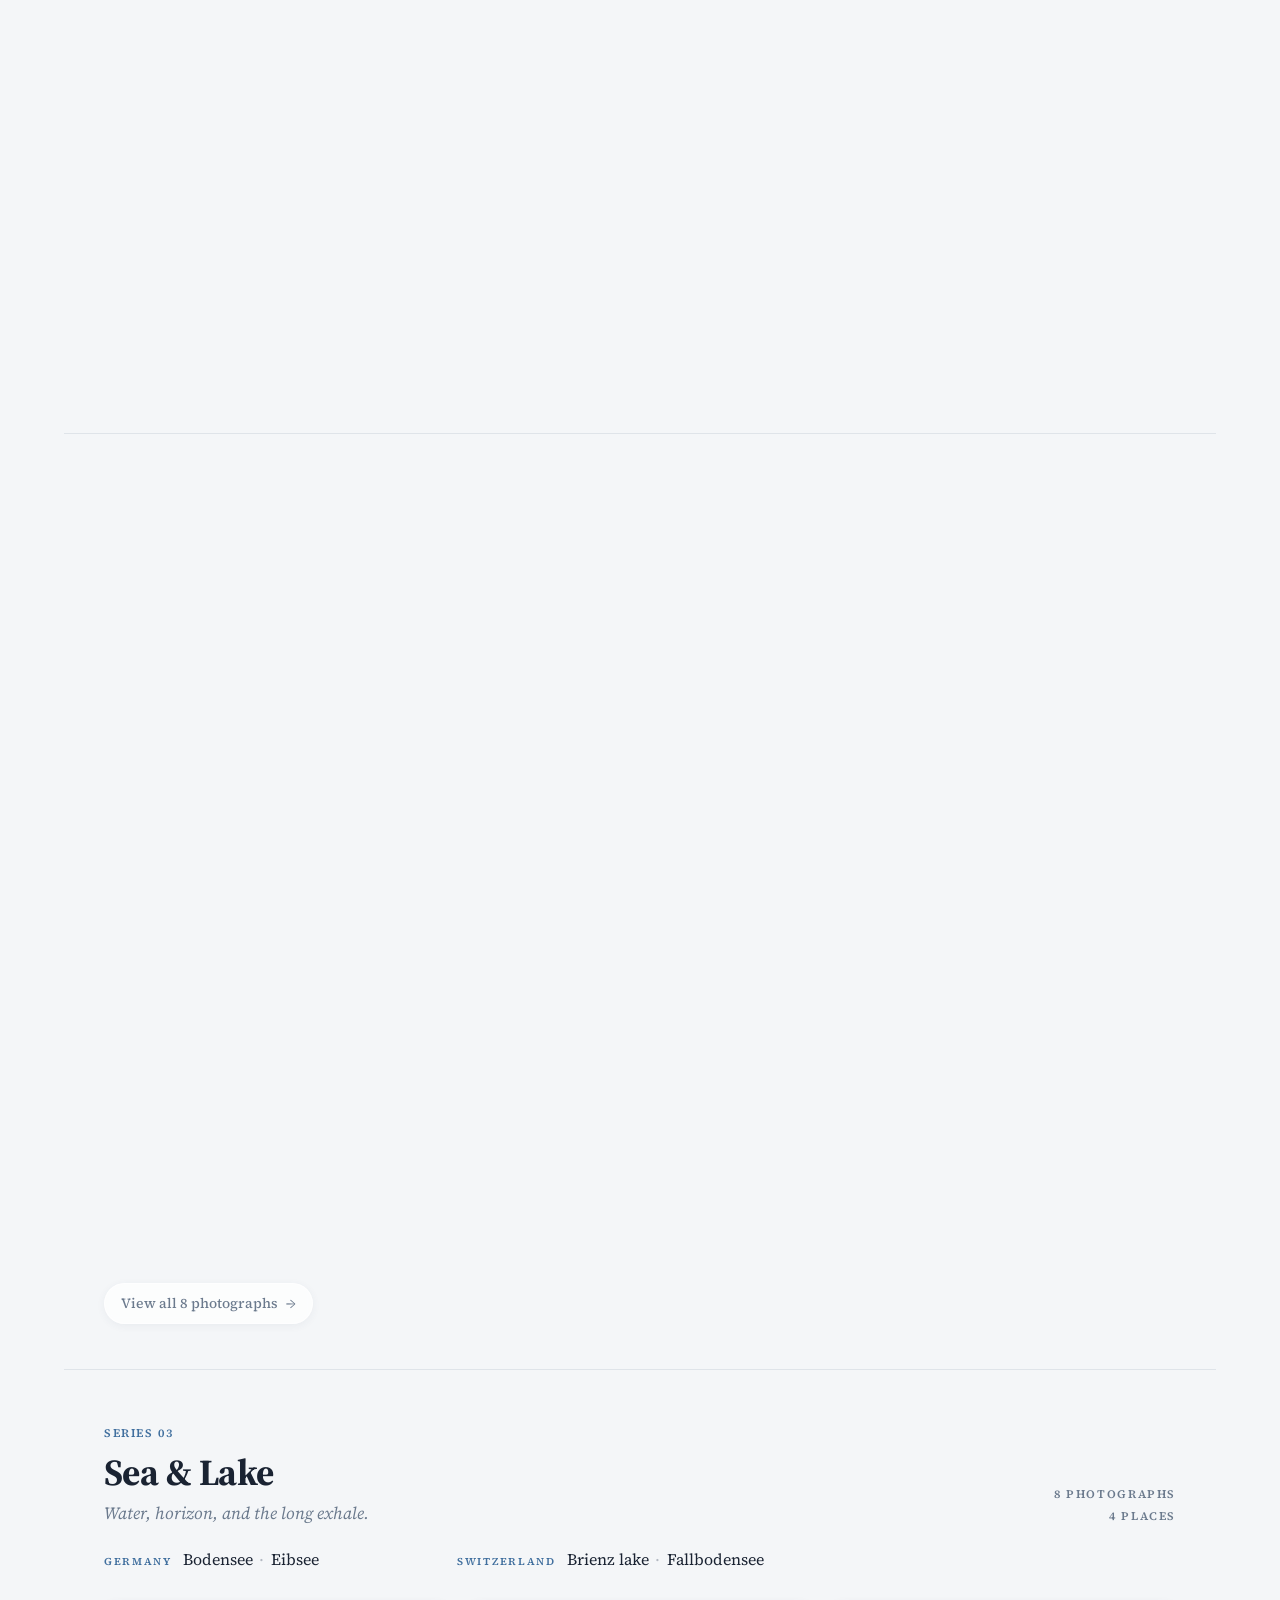
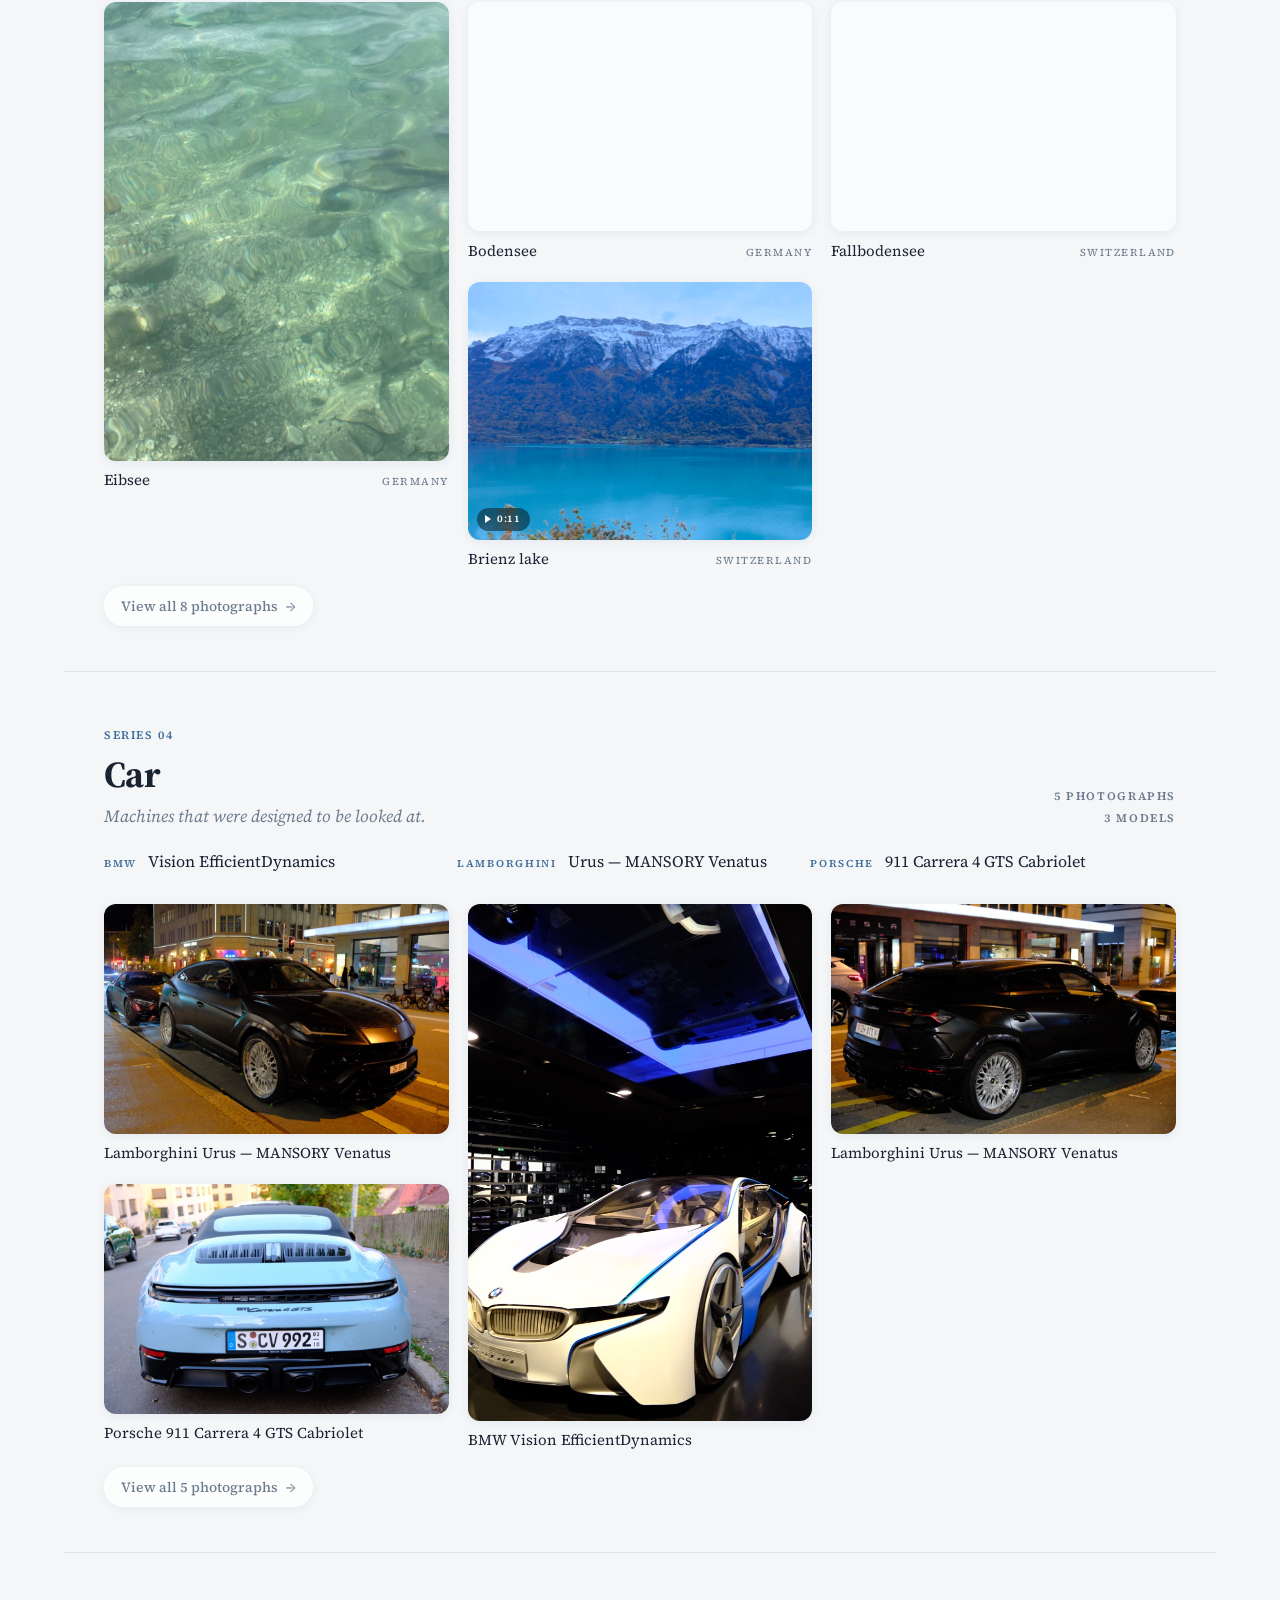
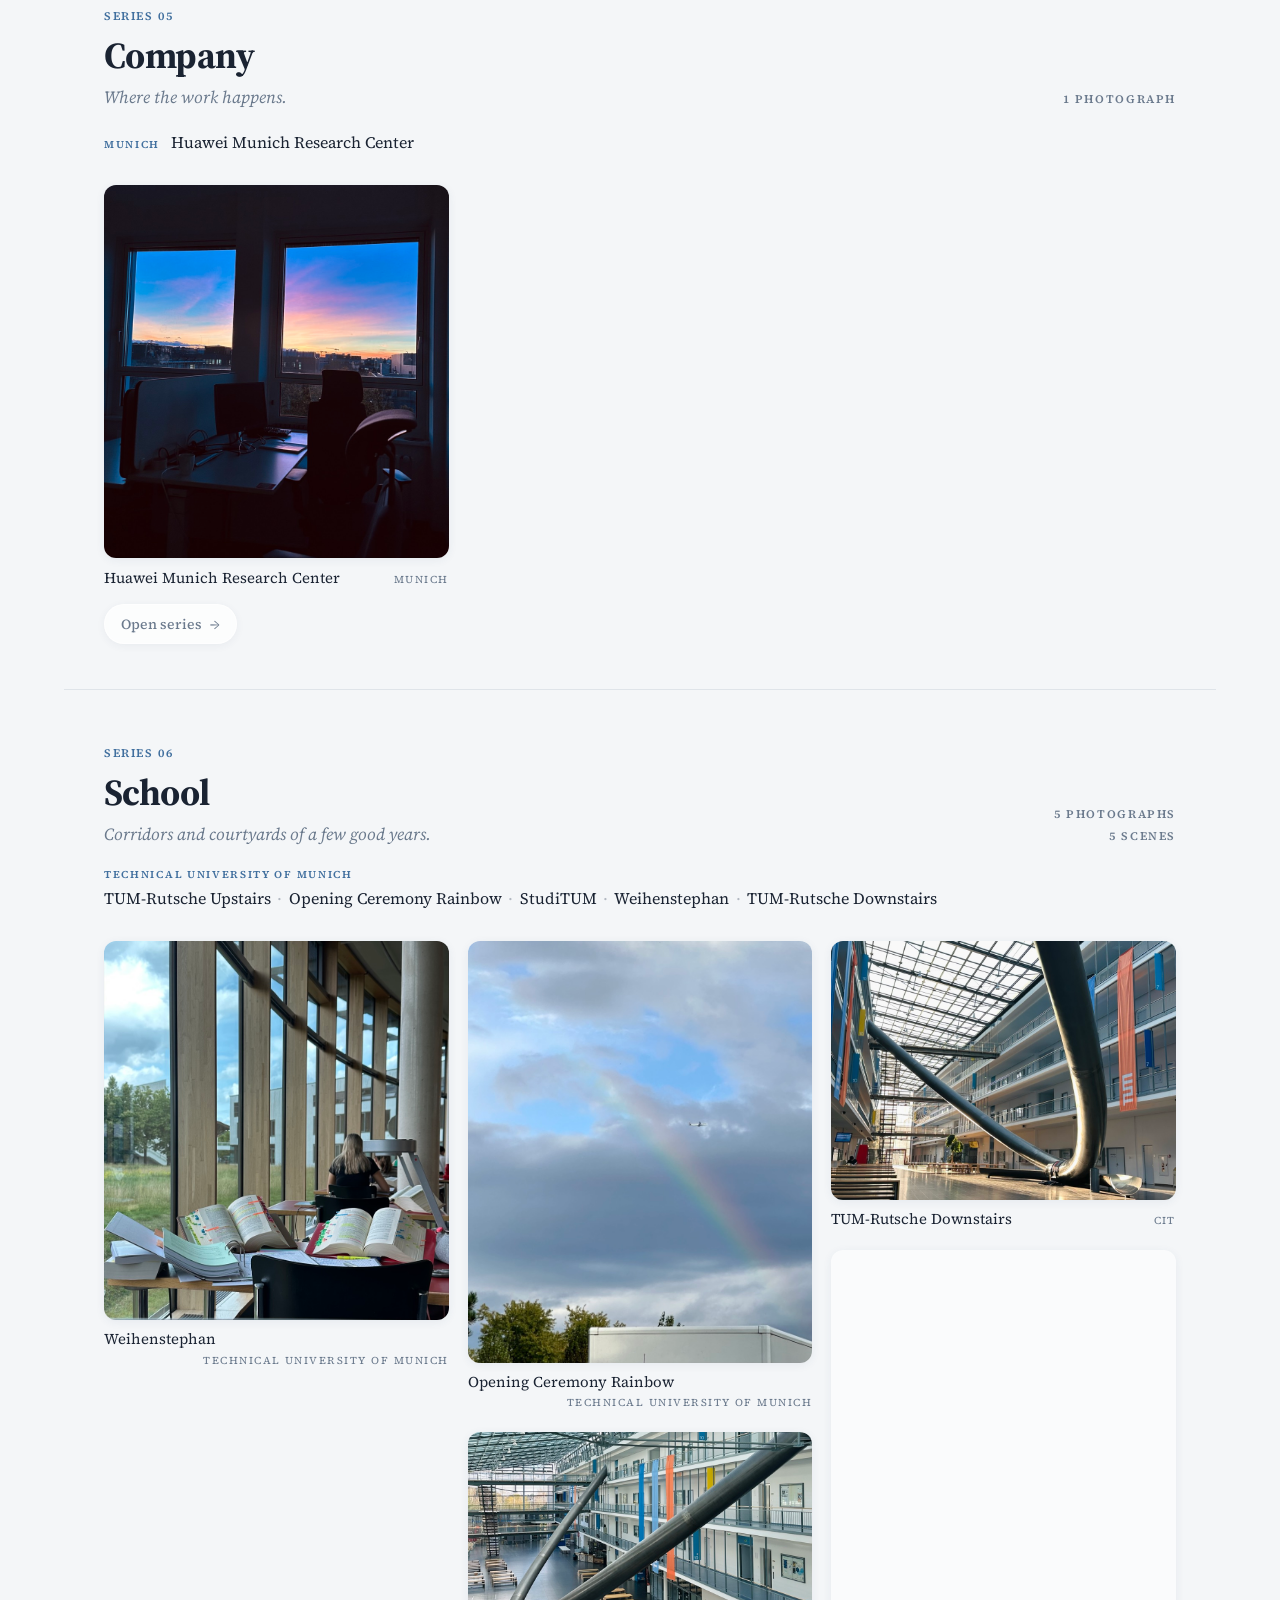
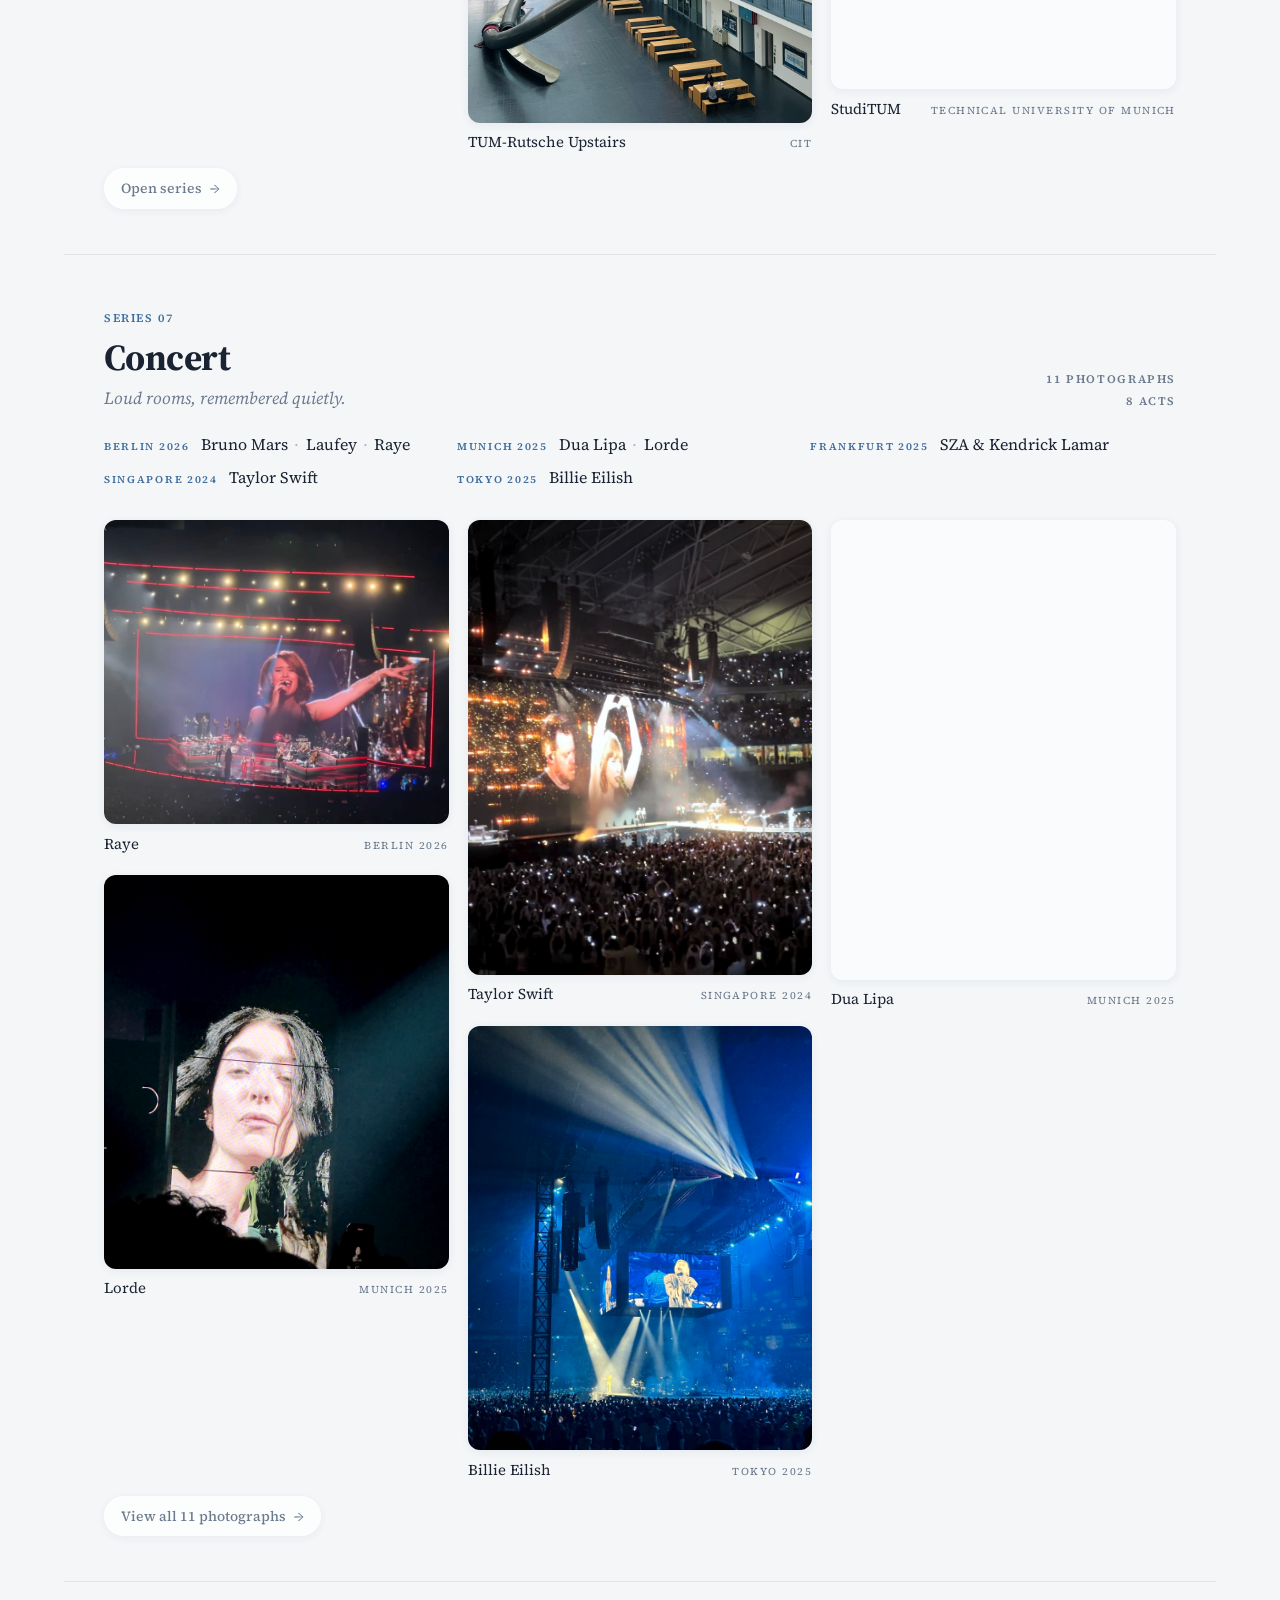
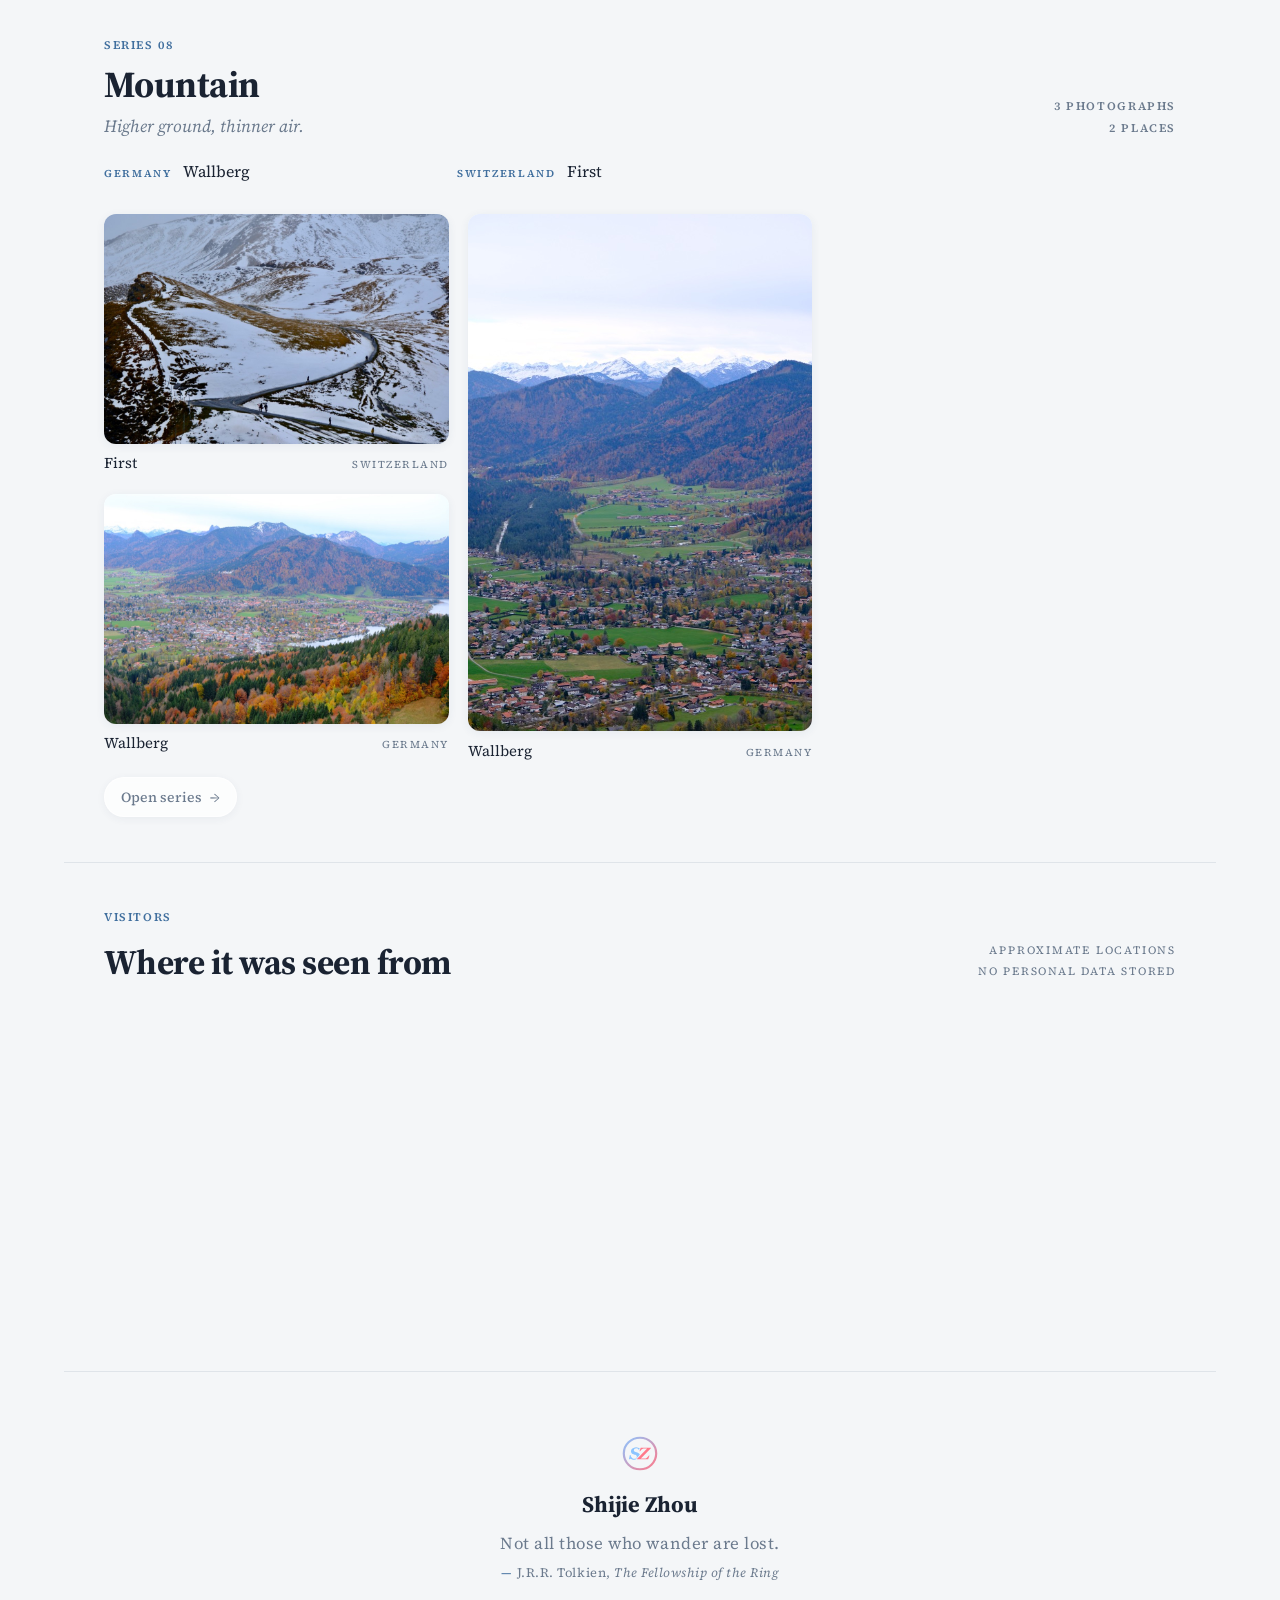
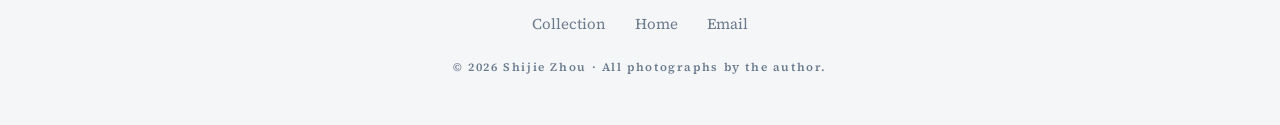
==== commit 4a8152e5: "Tromsø; duplicates within a series are imported once Library 153: two photographs from Tromsø in Cit" ====
--- a/index.html
+++ b/index.html
@@ -213,7 +213,7 @@
   </div>
 
   <script src="js/site.js?v=f81ffa84"></script>
-  <script src="js/data.js?v=fb09db64"></script>
+  <script src="js/data.js?v=ee86b44a"></script>
   <script src="js/map.js?v=307dfad5"></script>
   <script src="js/stars.js?v=d5e12b97"></script>
   <script src="js/stardust.js?v=7eecee33"></script>
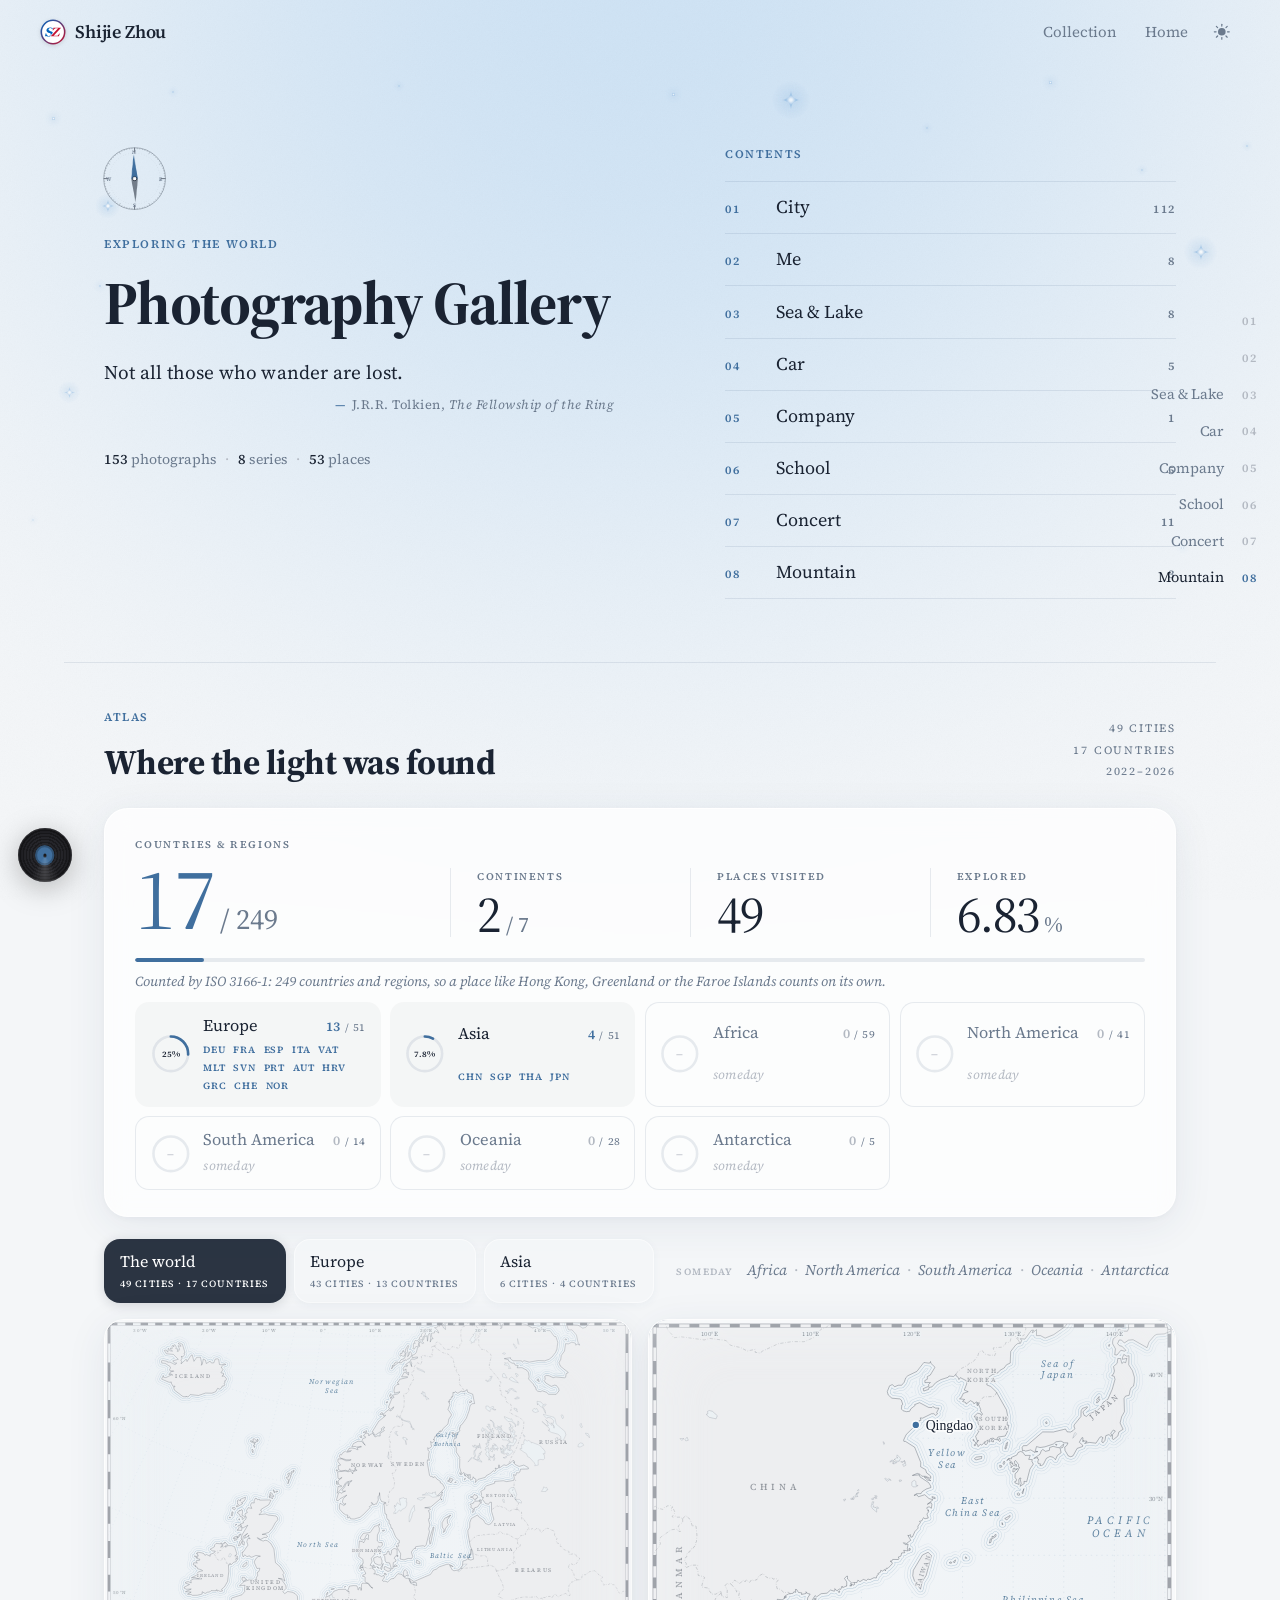
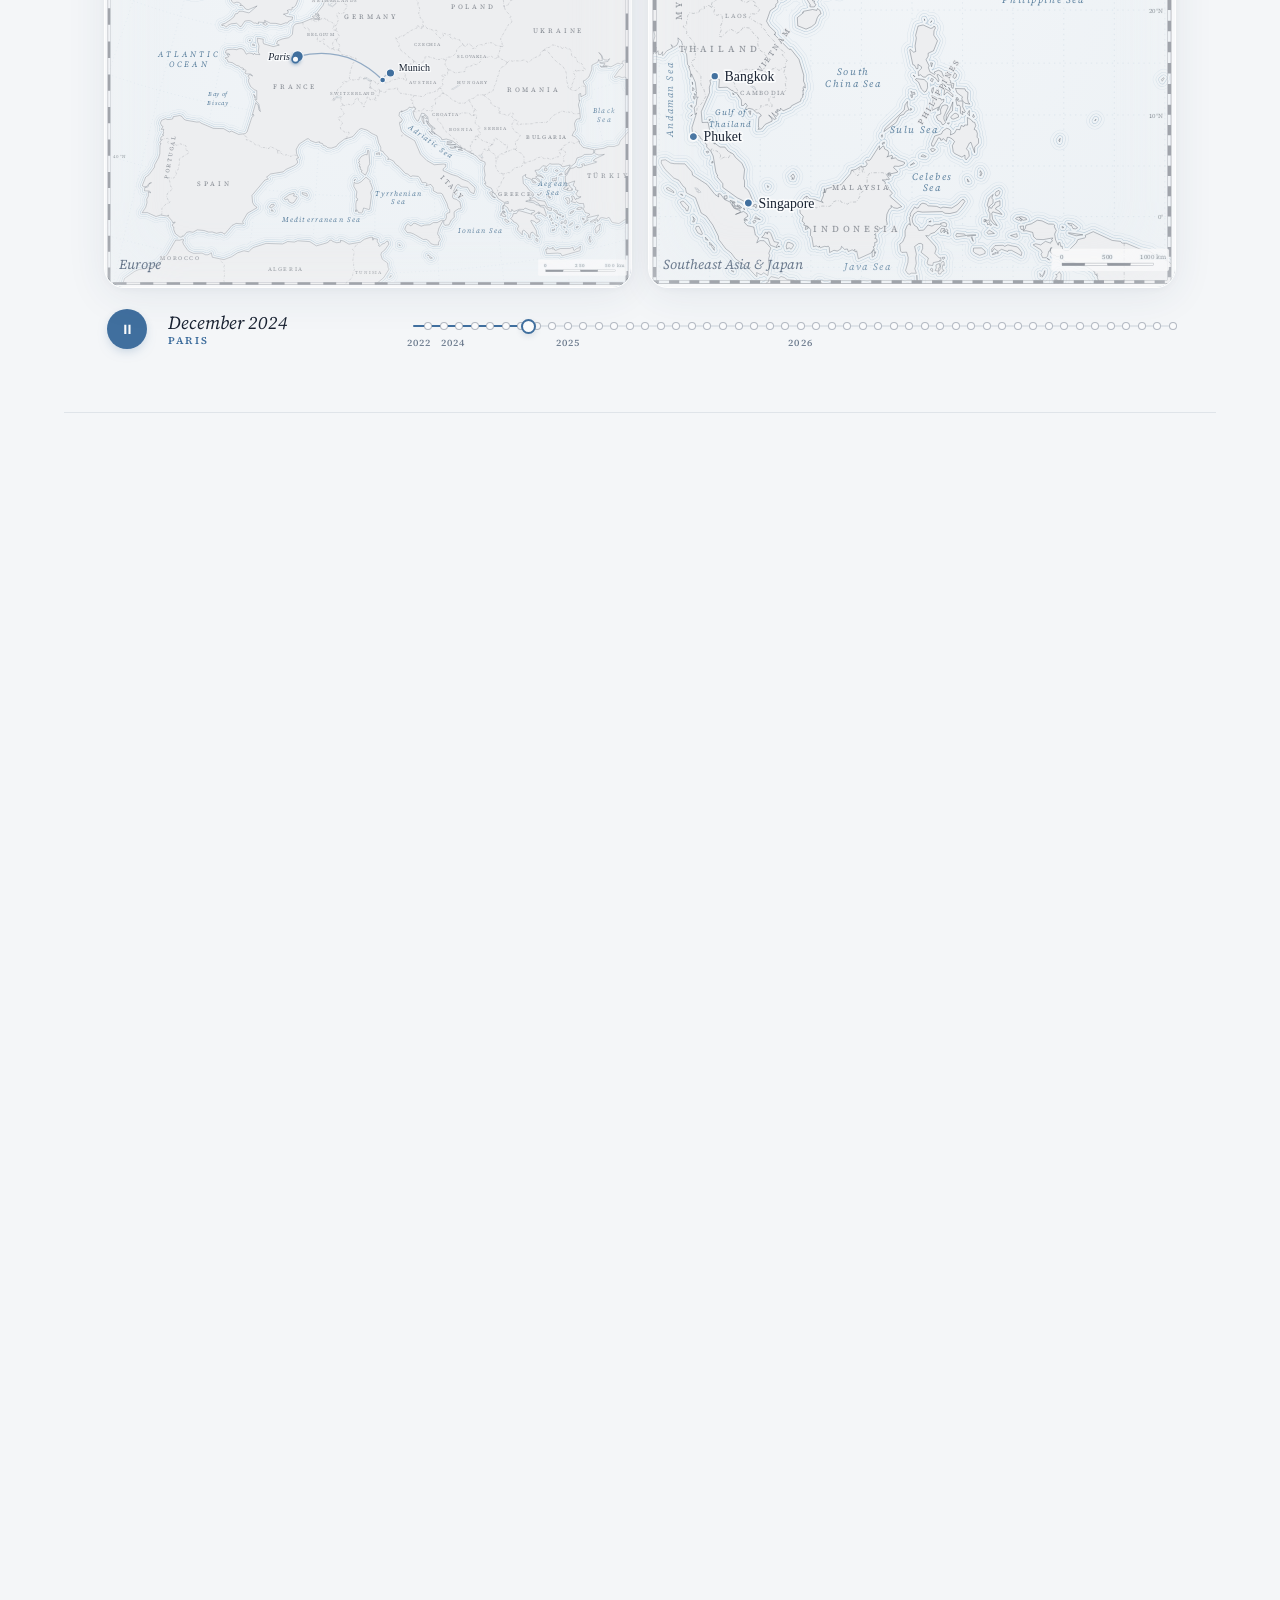
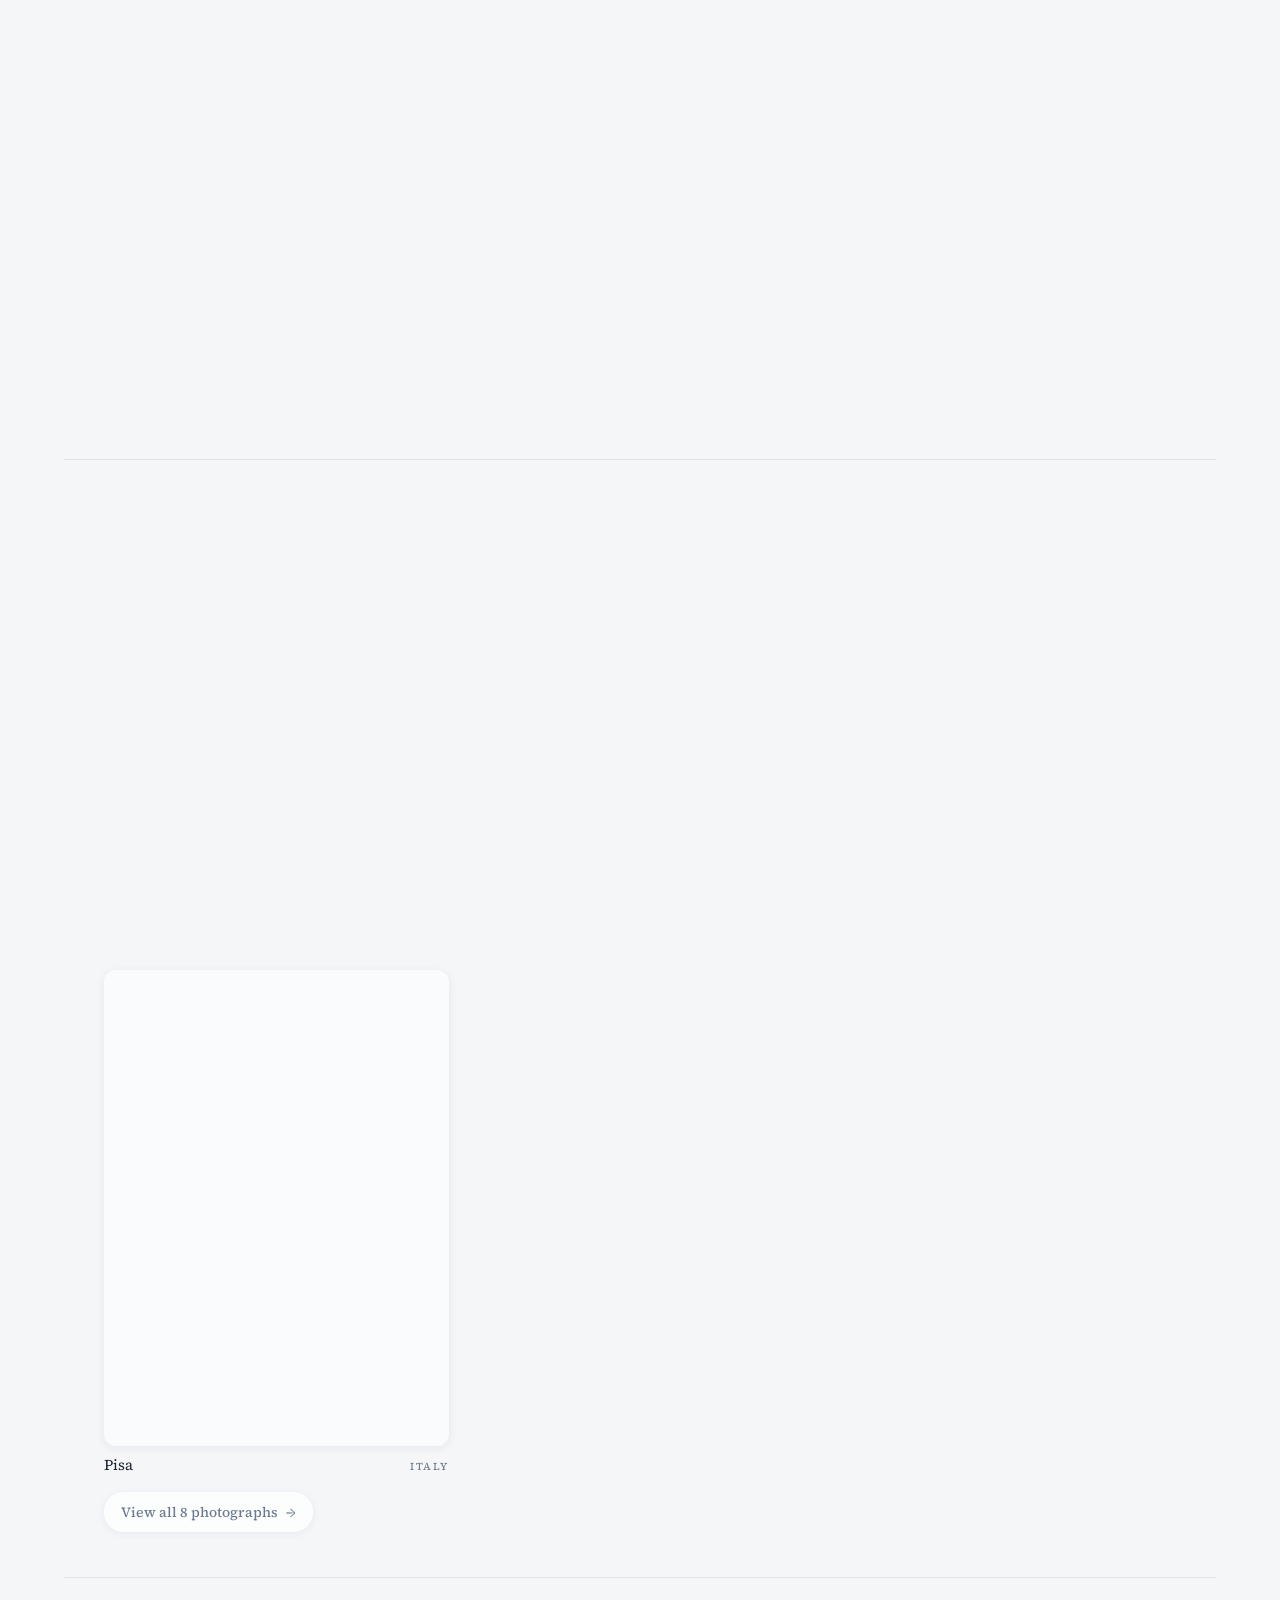
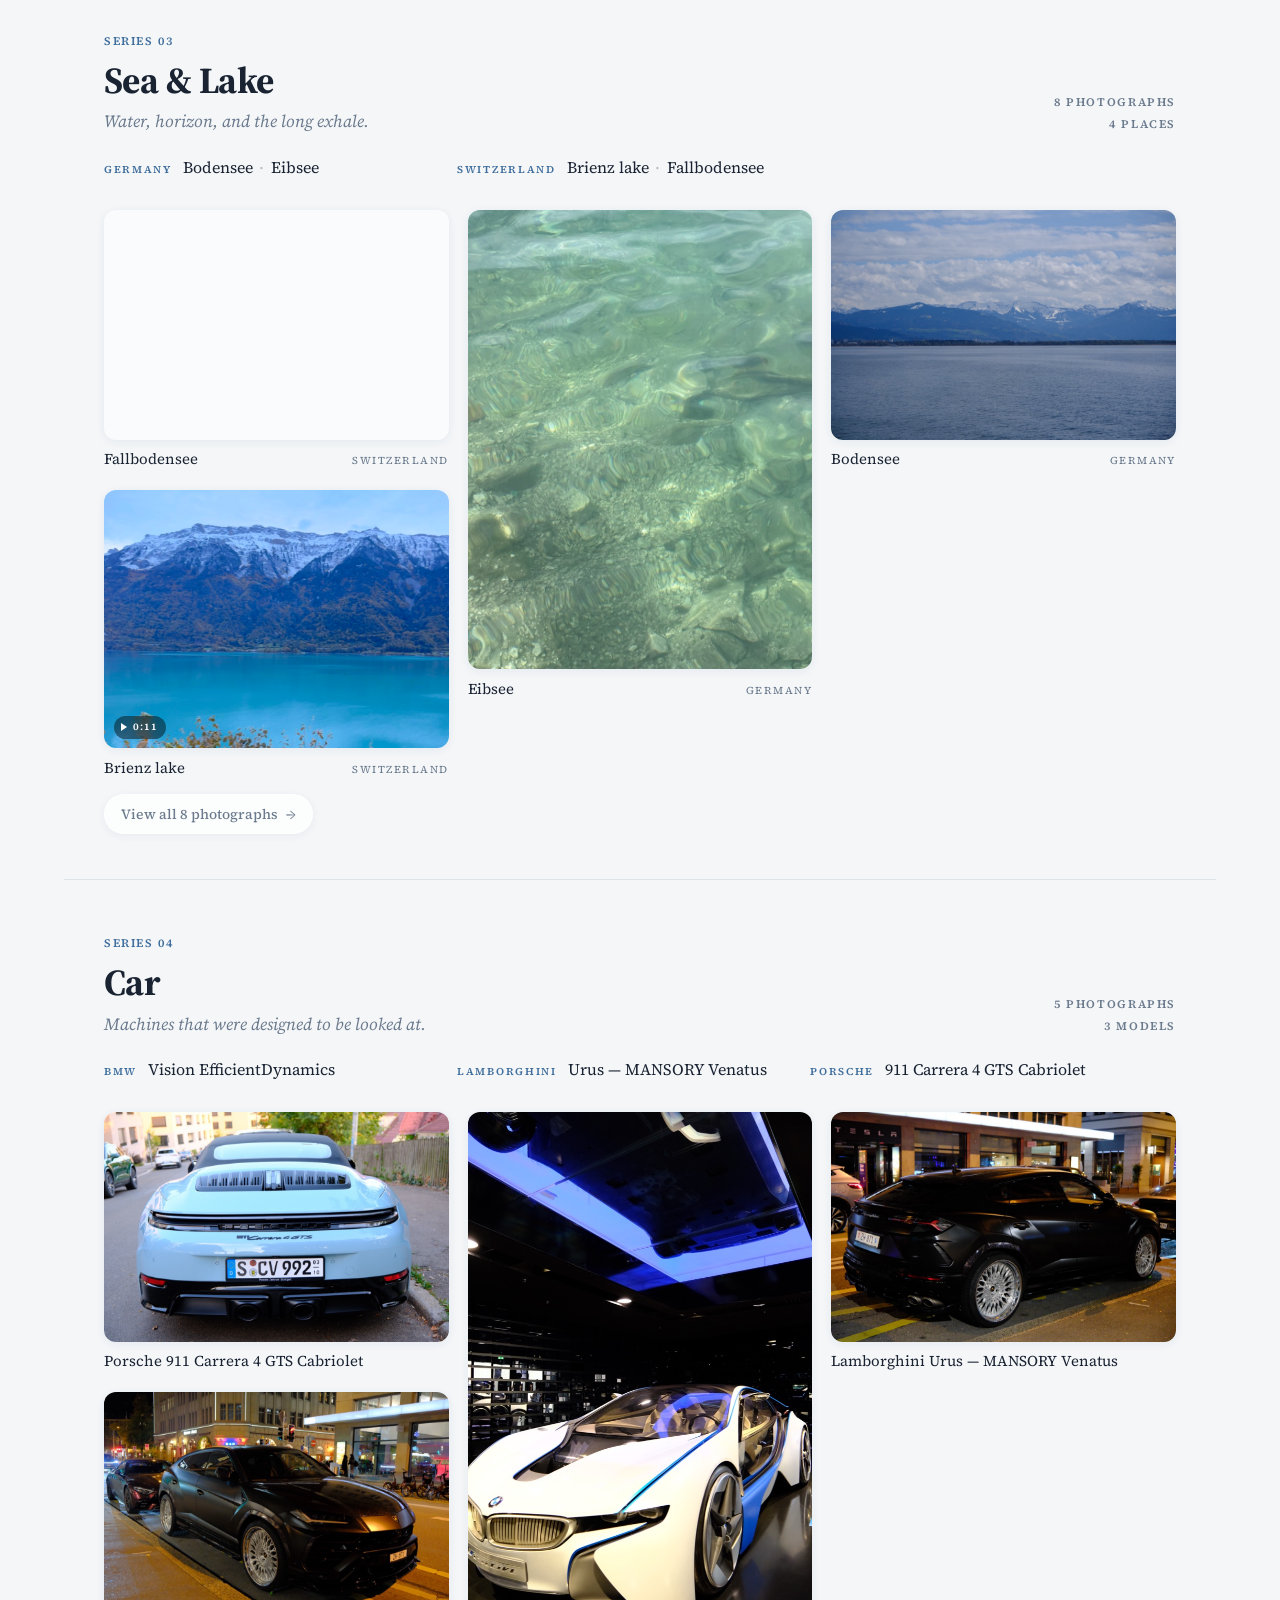
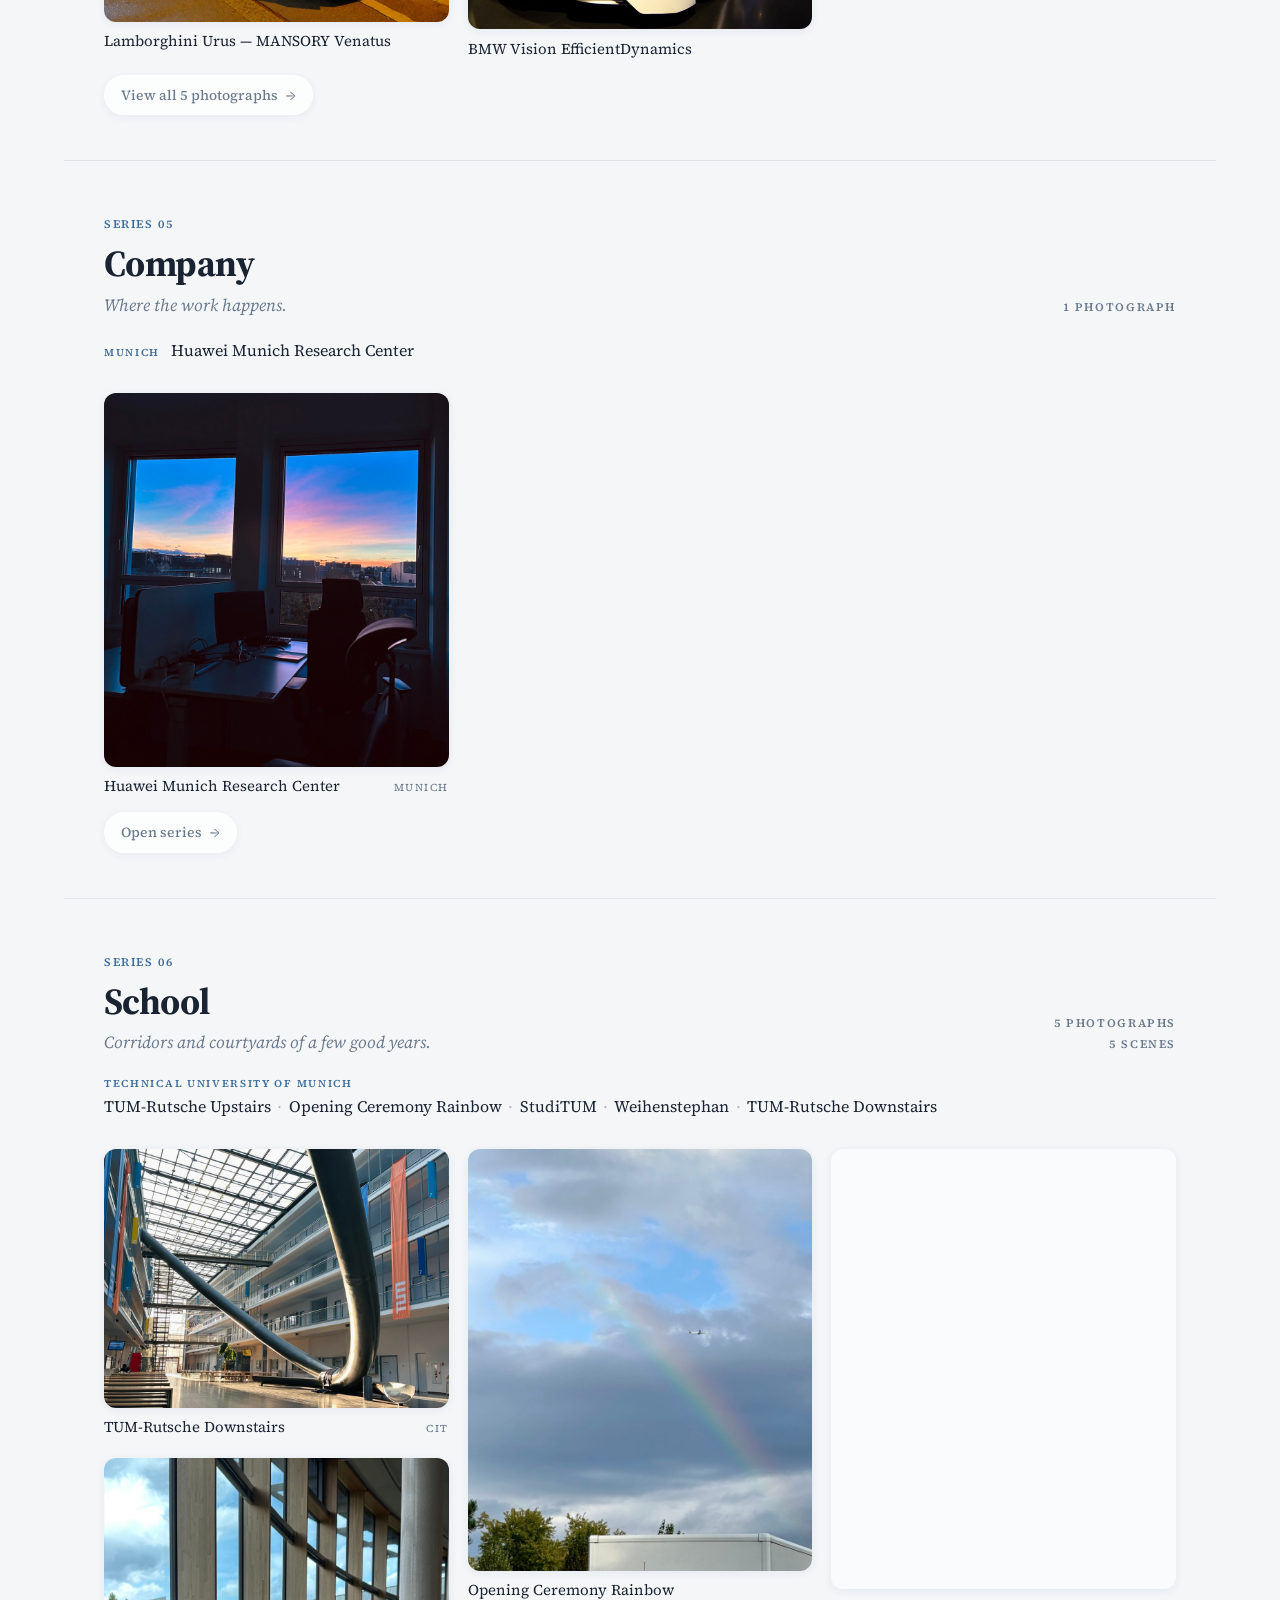
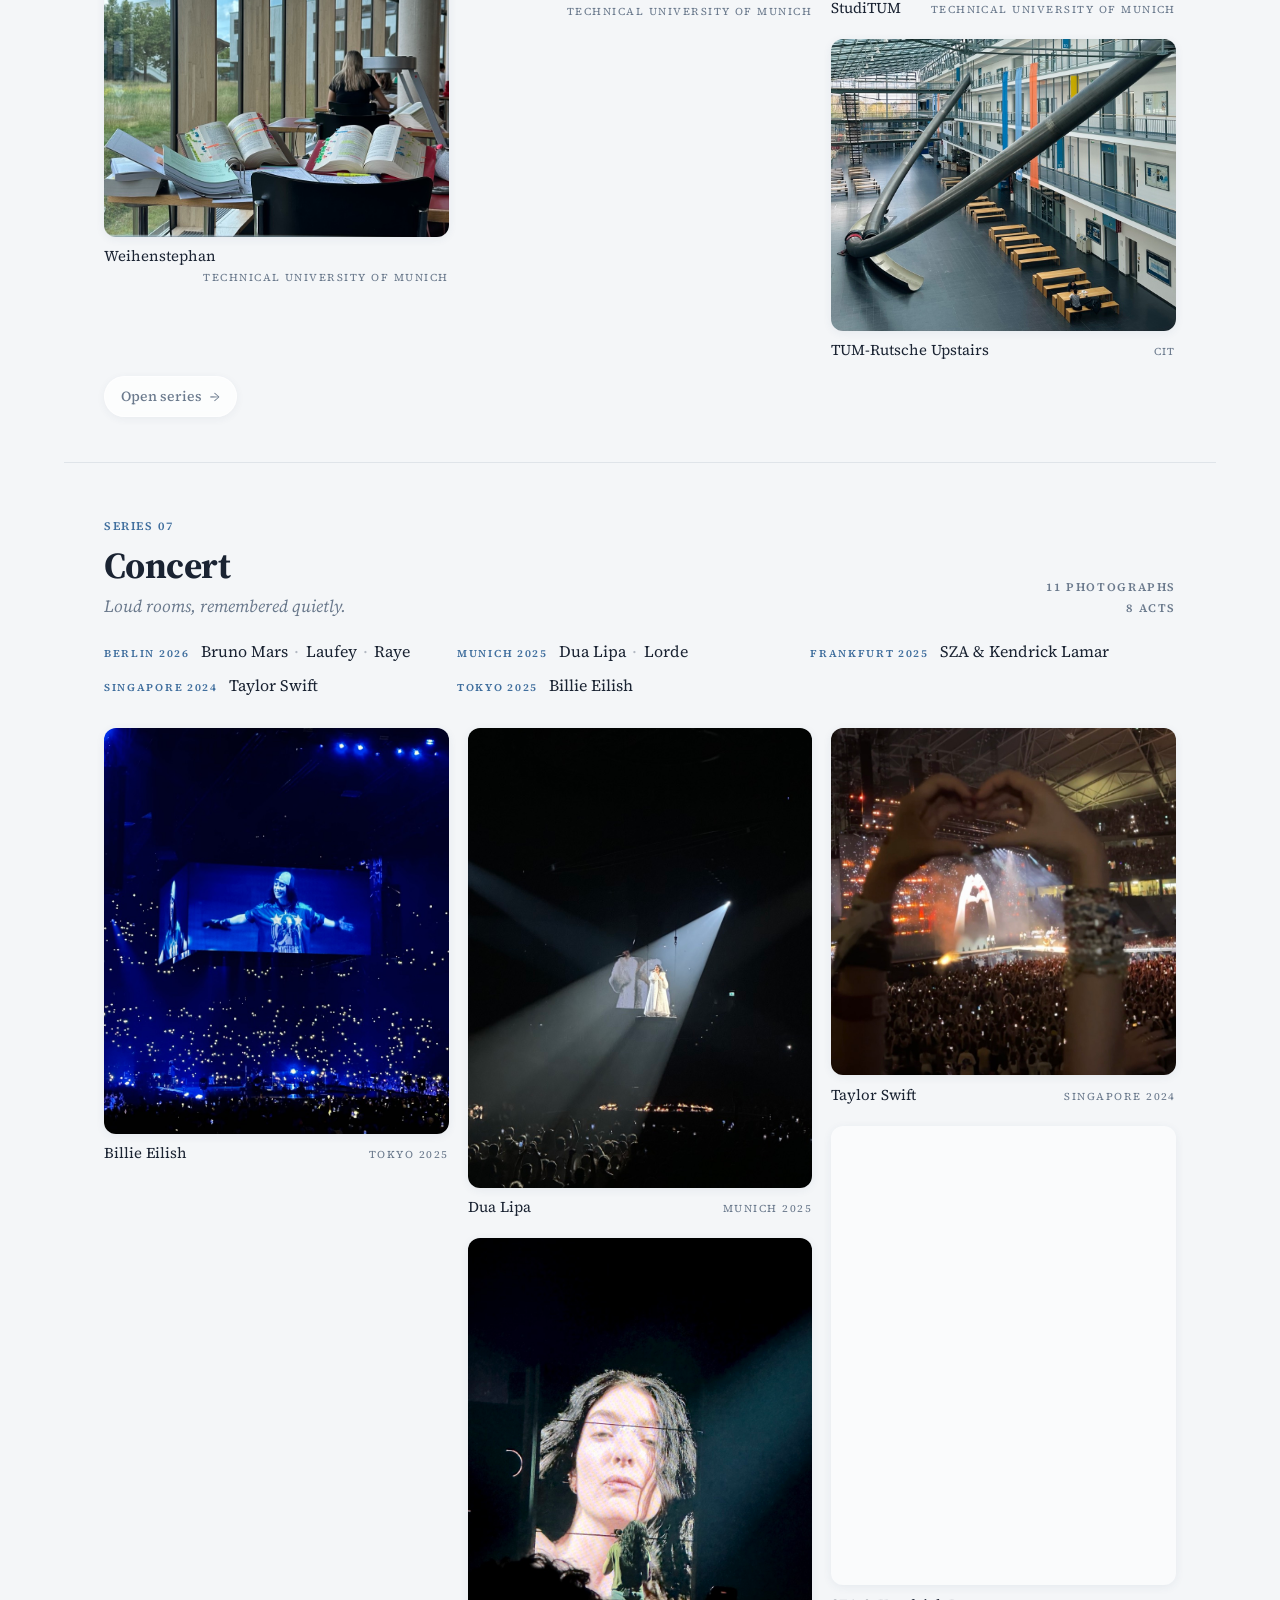
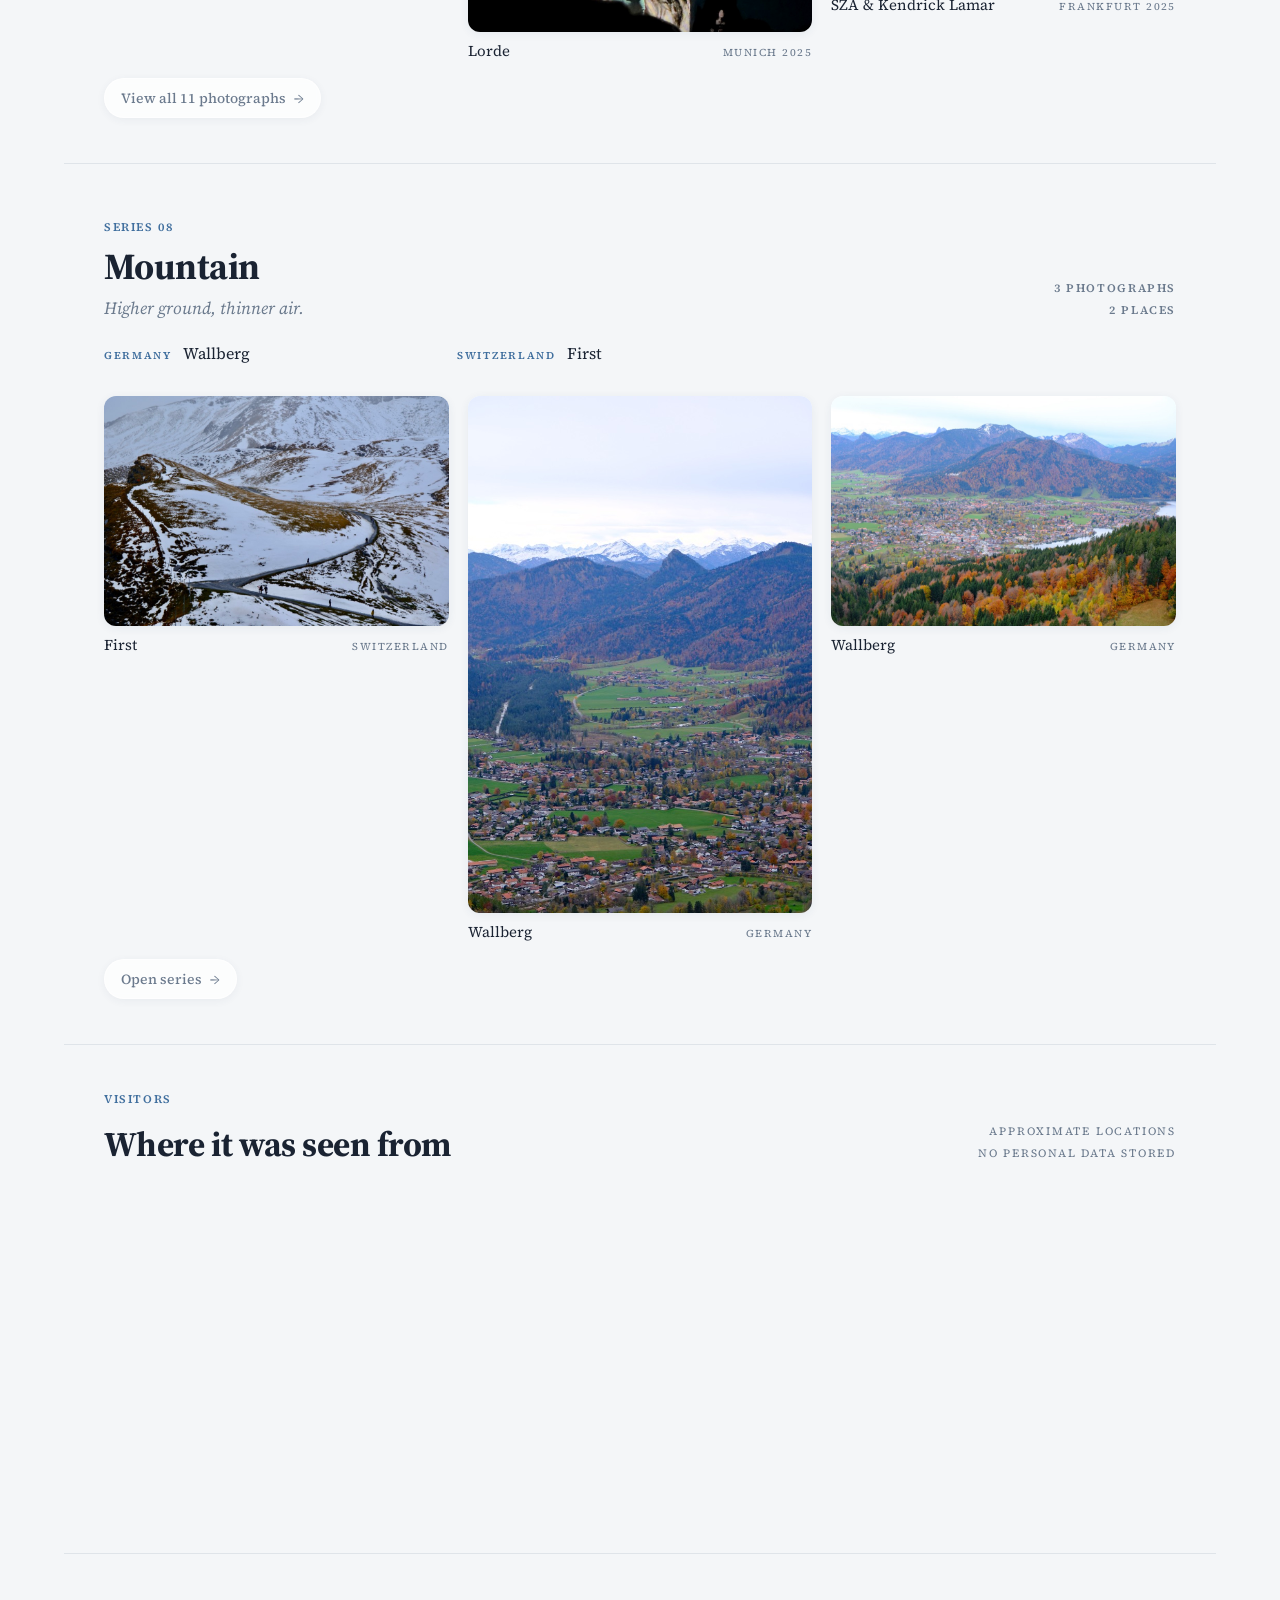
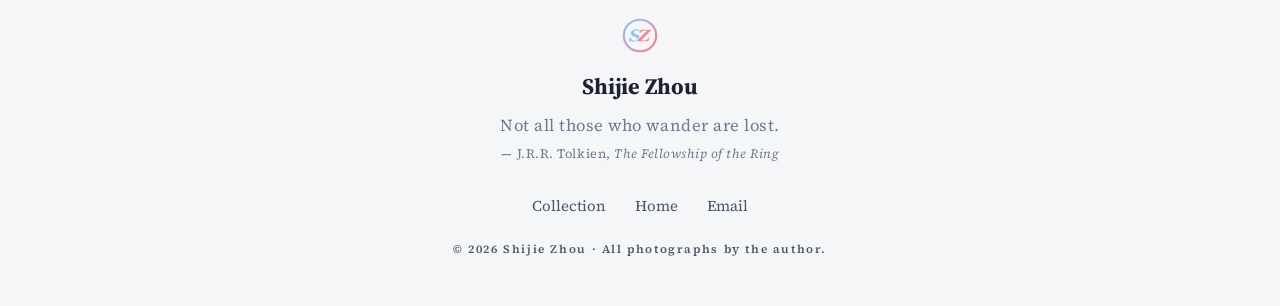
==== commit d5fccac4: "Passport by ISO 3166-1: 17 of 249 countries and regions, 2 of 7 continents The passport now counts t" ====
--- a/index.html
+++ b/index.html
@@ -20,7 +20,7 @@
   <link rel="preconnect" href="https://fonts.googleapis.com">
   <link rel="preconnect" href="https://fonts.gstatic.com" crossorigin>
   <link href="https://fonts.googleapis.com/css2?family=Source+Serif+4:ital,wght@0,200..900;1,200..900&display=swap" rel="stylesheet">
-  <link rel="stylesheet" href="css/style.css?v=842ccfd4">
+  <link rel="stylesheet" href="css/style.css?v=8fbfcabf">
 </head>
 <body>
   <a class="skip-link" href="#contents">Skip to contents</a>
@@ -111,21 +111,22 @@
         <p class="atlas-stats reveal" id="atlasStats" style="--d:160ms"></p>
       </div>
       <!-- 护照：去过多少个国家，离环游世界还有多远 -->
-      <div class="passport reveal" id="passport" style="--d:200ms" aria-label="Countries visited">
-        <div class="pp-top">
-          <div class="pp-count">
-            <span class="pp-n" id="ppN">0</span><span class="pp-of">/ <span id="ppTotal">195</span></span>
-          </div>
-          <div class="pp-words">
-            <p class="pp-label">countries visited</p>
-            <p class="pp-dream" id="ppDream"></p>
-          </div>
+      <div class="passport reveal" id="passport" style="--d:200ms" aria-label="Countries and regions visited">
+        <div class="pp-figs">
+          <div class="pp-fig lead"><span class="pp-k">Countries &amp; regions</span><span class="pp-v"><b id="ppN">0</b><i>/ <span id="ppTotal">249</span></i></span></div>
+          <div class="pp-fig"><span class="pp-k">Continents</span><span class="pp-v"><b id="ppCN">0</b><i>/ 7</i></span></div>
+          <div class="pp-fig"><span class="pp-k">Places visited</span><span class="pp-v"><b id="ppPlaces">0</b></span></div>
+          <div class="pp-fig"><span class="pp-k">Explored</span><span class="pp-v"><b id="ppPct">0</b><i>%</i></span></div>
         </div>
         <div class="pp-bar" aria-hidden="true"><i id="ppFill"></i></div>
+        <p class="pp-note" id="ppNote"></p>
         <div class="pp-ledger" id="ppCont"></div>
       </div>
       <!-- 按大洲看：All 显示两幅图版；选中某个大洲时那幅图版放大，右侧列出该洲的国家与城市 -->
-      <div class="continents reveal" id="continents" role="tablist" aria-label="Continents" style="--d:220ms"></div>
+      <div class="ct-bar reveal" style="--d:220ms">
+        <div class="continents" id="continents" role="tablist" aria-label="Continents"></div>
+        <p class="ct-someday" id="ctSomeday"></p>
+      </div>
       <div class="atlas-frame reveal" style="--d:240ms">
         <div class="atlas-body">
           <div class="atlas-map" id="atlasMap"></div>
@@ -212,11 +213,12 @@
     <div class="lb-strip" id="lbStrip" aria-label="Photographs in this series"></div>
   </div>
 
-  <script src="js/site.js?v=f81ffa84"></script>
+  <script src="js/site.js?v=1c20db49"></script>
+  <script src="js/iso.js?v=600dda38"></script>
   <script src="js/data.js?v=ee86b44a"></script>
   <script src="js/map.js?v=307dfad5"></script>
   <script src="js/stars.js?v=d5e12b97"></script>
   <script src="js/stardust.js?v=7eecee33"></script>
-  <script src="js/main.js?v=6cc1cd45"></script>
+  <script src="js/main.js?v=4668cf38"></script>
 </body>
 </html>
--- a/css/style.css
+++ b/css/style.css
@@ -14,6 +14,7 @@
   --paper: #fafbfc;
   --ink: #1a2332;
   --ink-soft: #6b7a8d;
+  --ink-mid: #4a5568; /* between ink and ink-soft: quiet but readable (7:1) */
   --ink-faint: #b3b9c2;
   --shade-rgb: 44 70 108; /* shadows: slate with a little blue in it */
   --hairline: rgb(var(--shade-rgb) / 0.1);
@@ -54,6 +55,7 @@
   --paper: #171d25;
   --ink: #e6e9ee;
   --ink-soft: #949cab;
+  --ink-mid: #b8bfcb;
   --ink-faint: #4f5866;
   --shade-rgb: 0 0 0;
   --hairline: rgba(255, 255, 255, 0.09);
@@ -1317,5 +1319,38 @@
 /* footer: quieter, on a faint rule like the homepage's */
 .site-footer { border-top-color: var(--hairline); }
 .footer-name { font-weight: 700; letter-spacing: -0.01em; }
-.footer-links a { color: var(--ink-soft); text-transform: none; letter-spacing: 0; font-size: 0.9375rem; font-weight: 400; }
+.footer-links a { color: var(--ink-mid); text-transform: none; letter-spacing: 0; font-size: 0.9375rem; font-weight: 400; }
 .footer-links a:hover { color: var(--ink); }
+.footer-copy { color: var(--ink-mid); }
+
+/* passport, ISO edition: four figures, a progress rule, a quiet note, seven continents */
+.pp-figs { display: grid; grid-template-columns: 1.35fr 1fr 1fr 1fr; gap: 1rem 1.6rem; align-items: end; }
+.pp-fig { display: flex; flex-direction: column; gap: 0.45rem; min-width: 0; }
+.pp-fig + .pp-fig { padding-left: 1.6rem; border-left: 1px solid var(--hairline); }
+.pp-k { font-family: var(--sans); font-size: 0.64rem; font-weight: 600; letter-spacing: 0.16em; text-transform: uppercase; color: var(--ink-soft); white-space: nowrap; }
+.pp-v { display: flex; align-items: baseline; gap: 0.35rem; line-height: 0.9; font-variant-numeric: tabular-nums; }
+.pp-v b { font-family: var(--display); font-weight: 400; font-size: clamp(2.2rem, 4.4vw, 3.2rem); letter-spacing: -0.02em; color: var(--ink); }
+.pp-v i { font-style: normal; font-family: var(--display); font-size: clamp(1rem, 1.8vw, 1.35rem); color: var(--ink-soft); }
+.pp-fig.lead .pp-v b { font-size: clamp(3.4rem, 7.4vw, 5.4rem); color: var(--accent); }
+.pp-fig.lead .pp-v i { font-size: clamp(1.3rem, 2.4vw, 1.8rem); }
+.pp-bar { margin: 1.3rem 0 0.6rem; }
+.pp-note { font-family: var(--serif); font-style: italic; font-size: 0.86rem; line-height: 1.5; color: var(--ink-soft); margin: 0 0 0.6rem; max-width: 56rem; }
+.pp-ledger { grid-template-columns: repeat(4, minmax(0, 1fr)); }
+@media (max-width: 900px) {
+  .pp-figs { grid-template-columns: 1fr 1fr; }
+  .pp-fig + .pp-fig { padding-left: 0; border-left: 0; }
+  .pp-fig:nth-child(odd):not(.lead) { padding-left: 0; }
+  .pp-fig:nth-child(even) { padding-left: 1.2rem; border-left: 1px solid var(--hairline); }
+  .pp-ledger { grid-template-columns: repeat(2, minmax(0, 1fr)); }
+}
+
+/* tabs for visited continents, and one quiet line for the ones still to come */
+.ct-bar { display: flex; align-items: center; gap: 0.6rem 1.4rem; flex-wrap: wrap; margin: 0 0 1rem; }
+.ct-bar .continents { margin: 0; }
+.ct-someday { display: flex; flex-wrap: wrap; align-items: baseline; gap: 0.15rem 0.45rem; margin: 0;
+  font-family: var(--serif); font-style: italic; font-size: 0.92rem; color: var(--ink-soft); }
+.ct-sd-k { font-family: var(--sans); font-style: normal; font-size: 0.6rem; font-weight: 600; letter-spacing: 0.16em; text-transform: uppercase; color: var(--ink-faint); margin-right: 0.35rem; }
+.ct-sd-dot { color: var(--ink-faint); font-style: normal; }
+.ct-someday:empty { display: none; }
+@media (max-width: 900px) { .ct-bar { flex-direction: column; align-items: stretch; } .ct-someday { padding-left: 0.2rem; } }
+
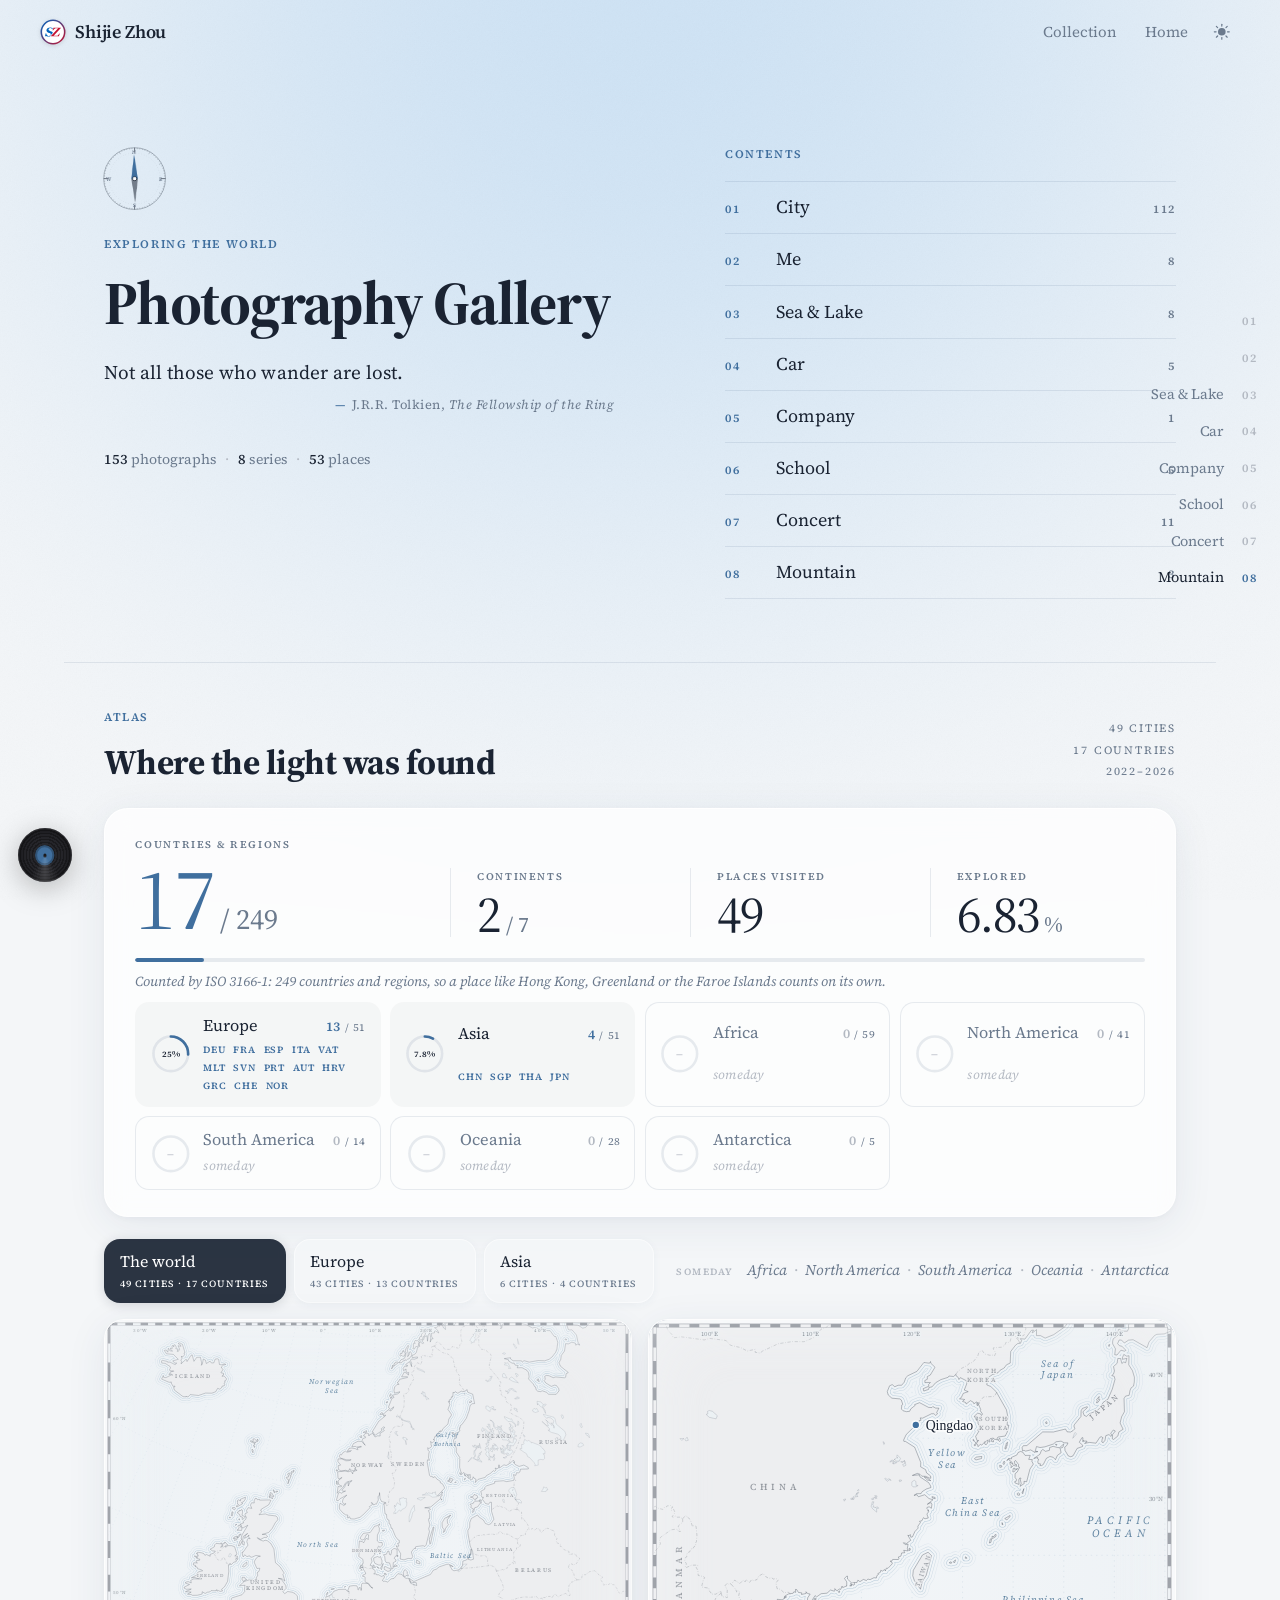
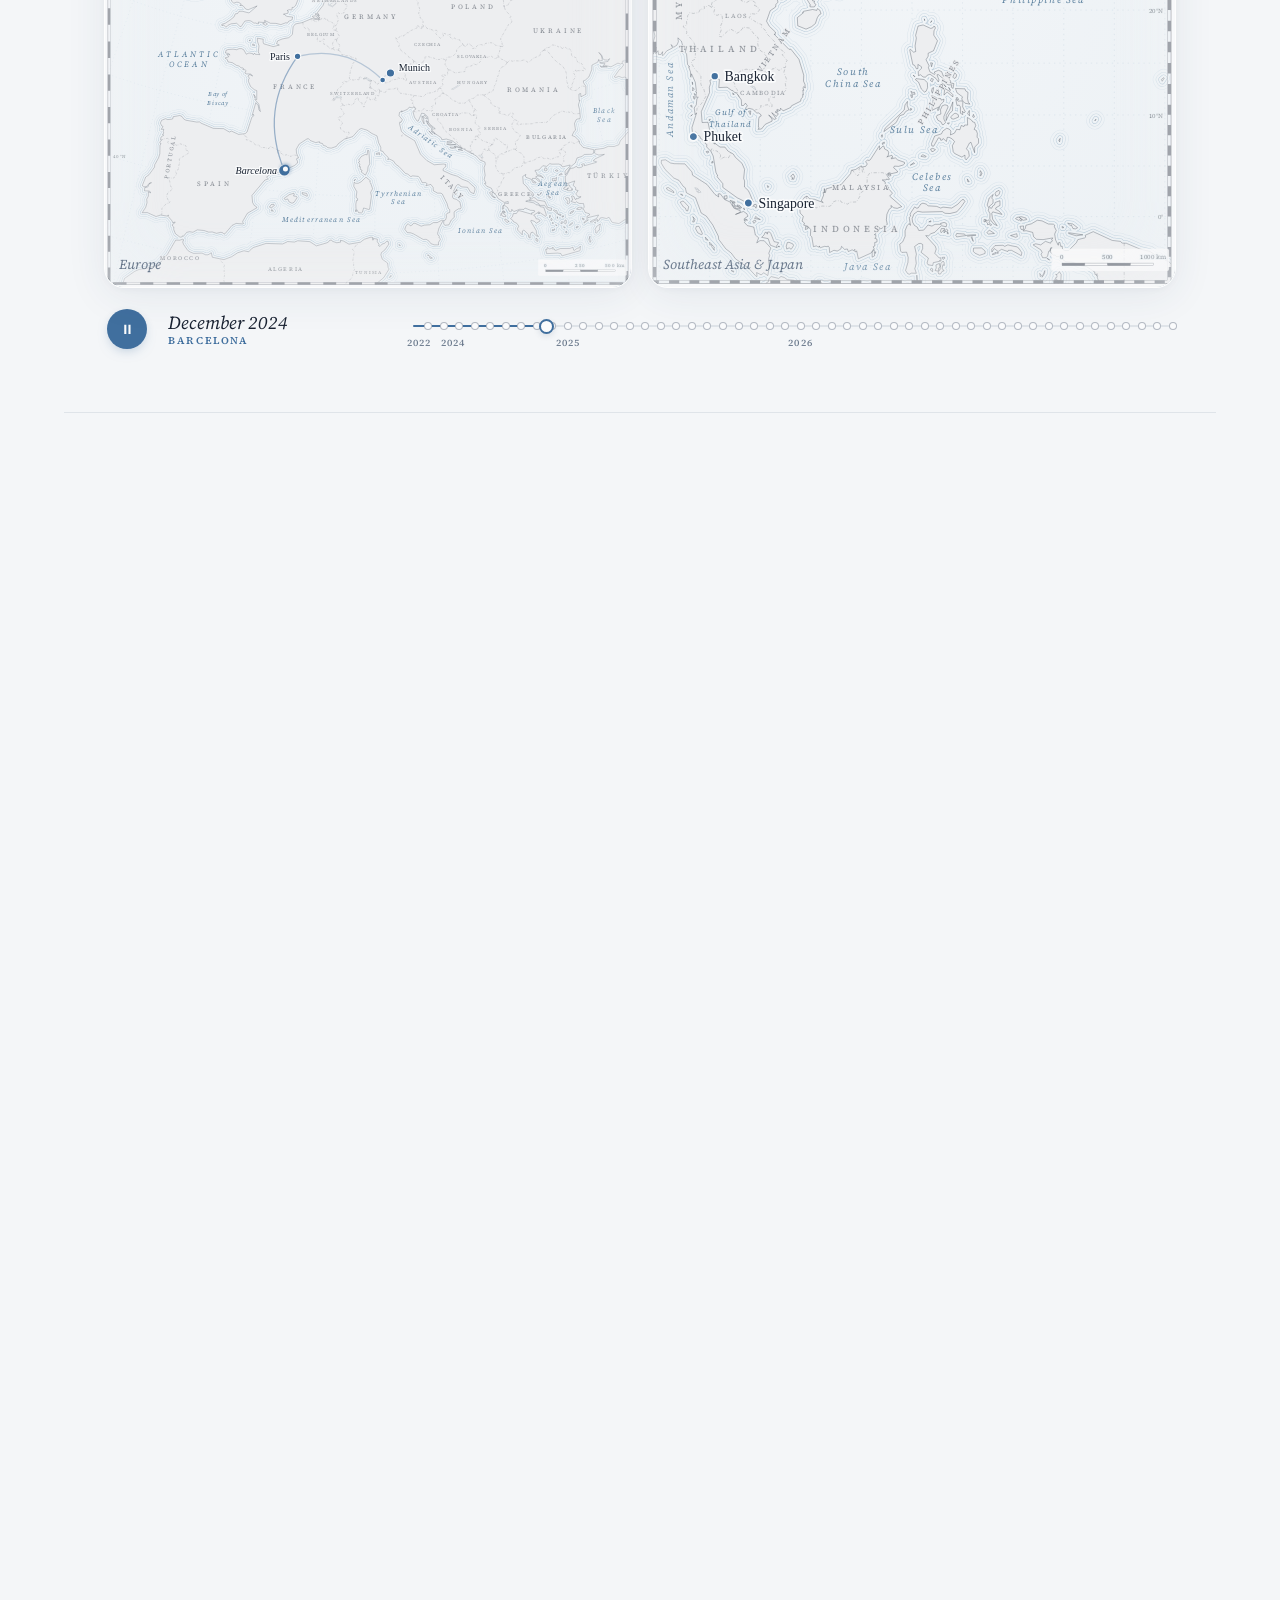
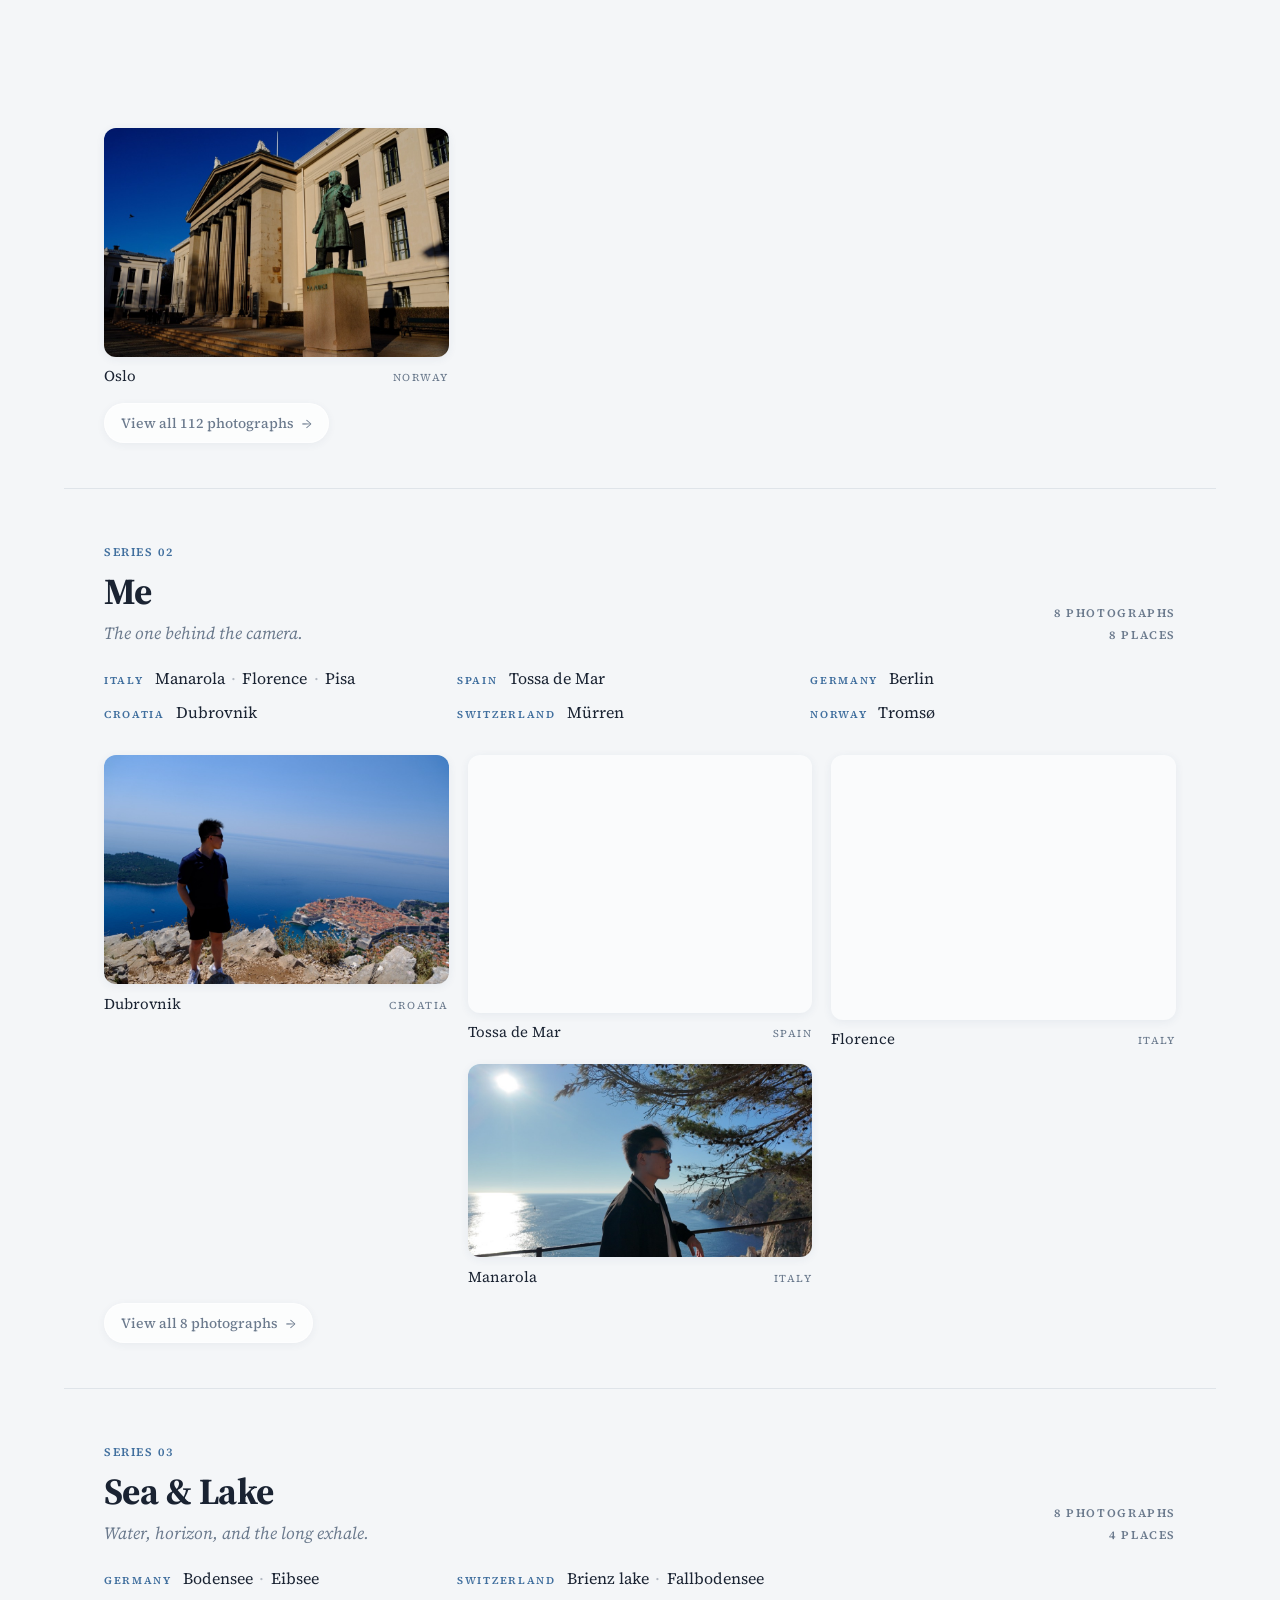
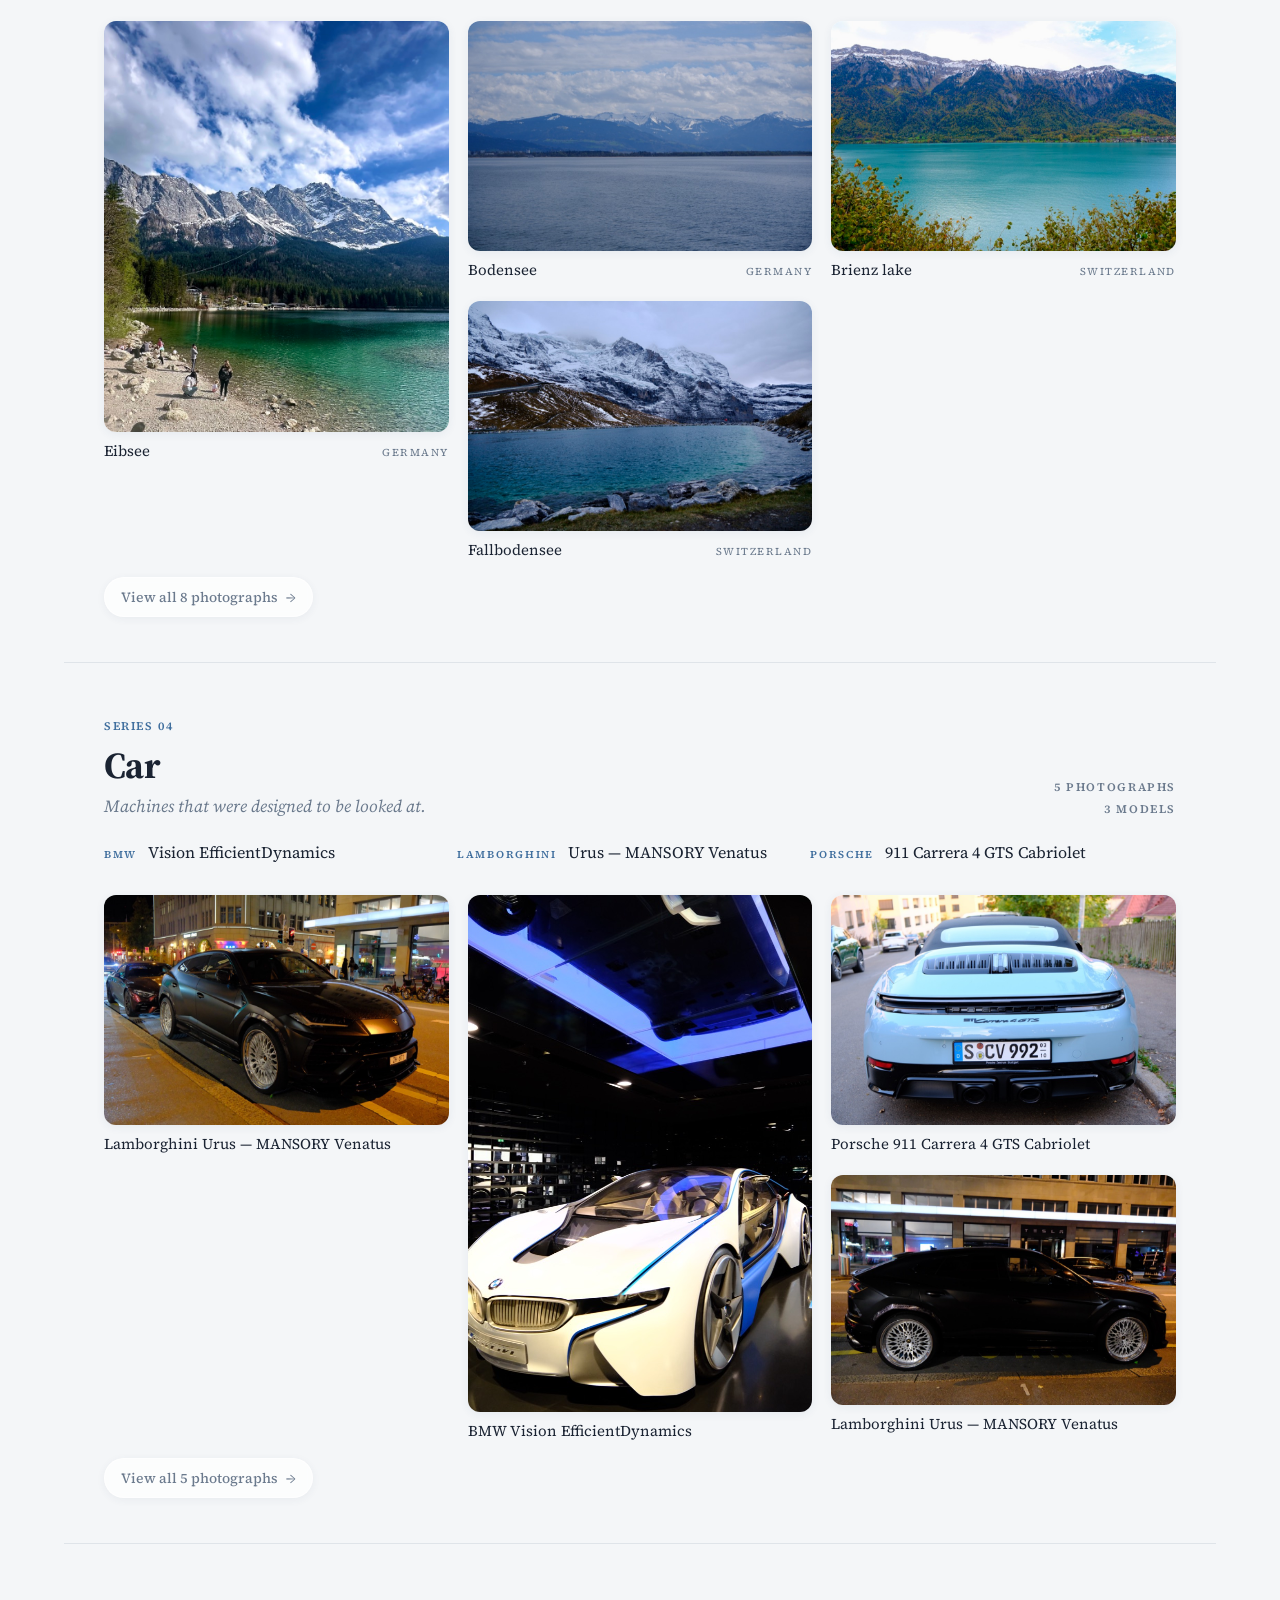
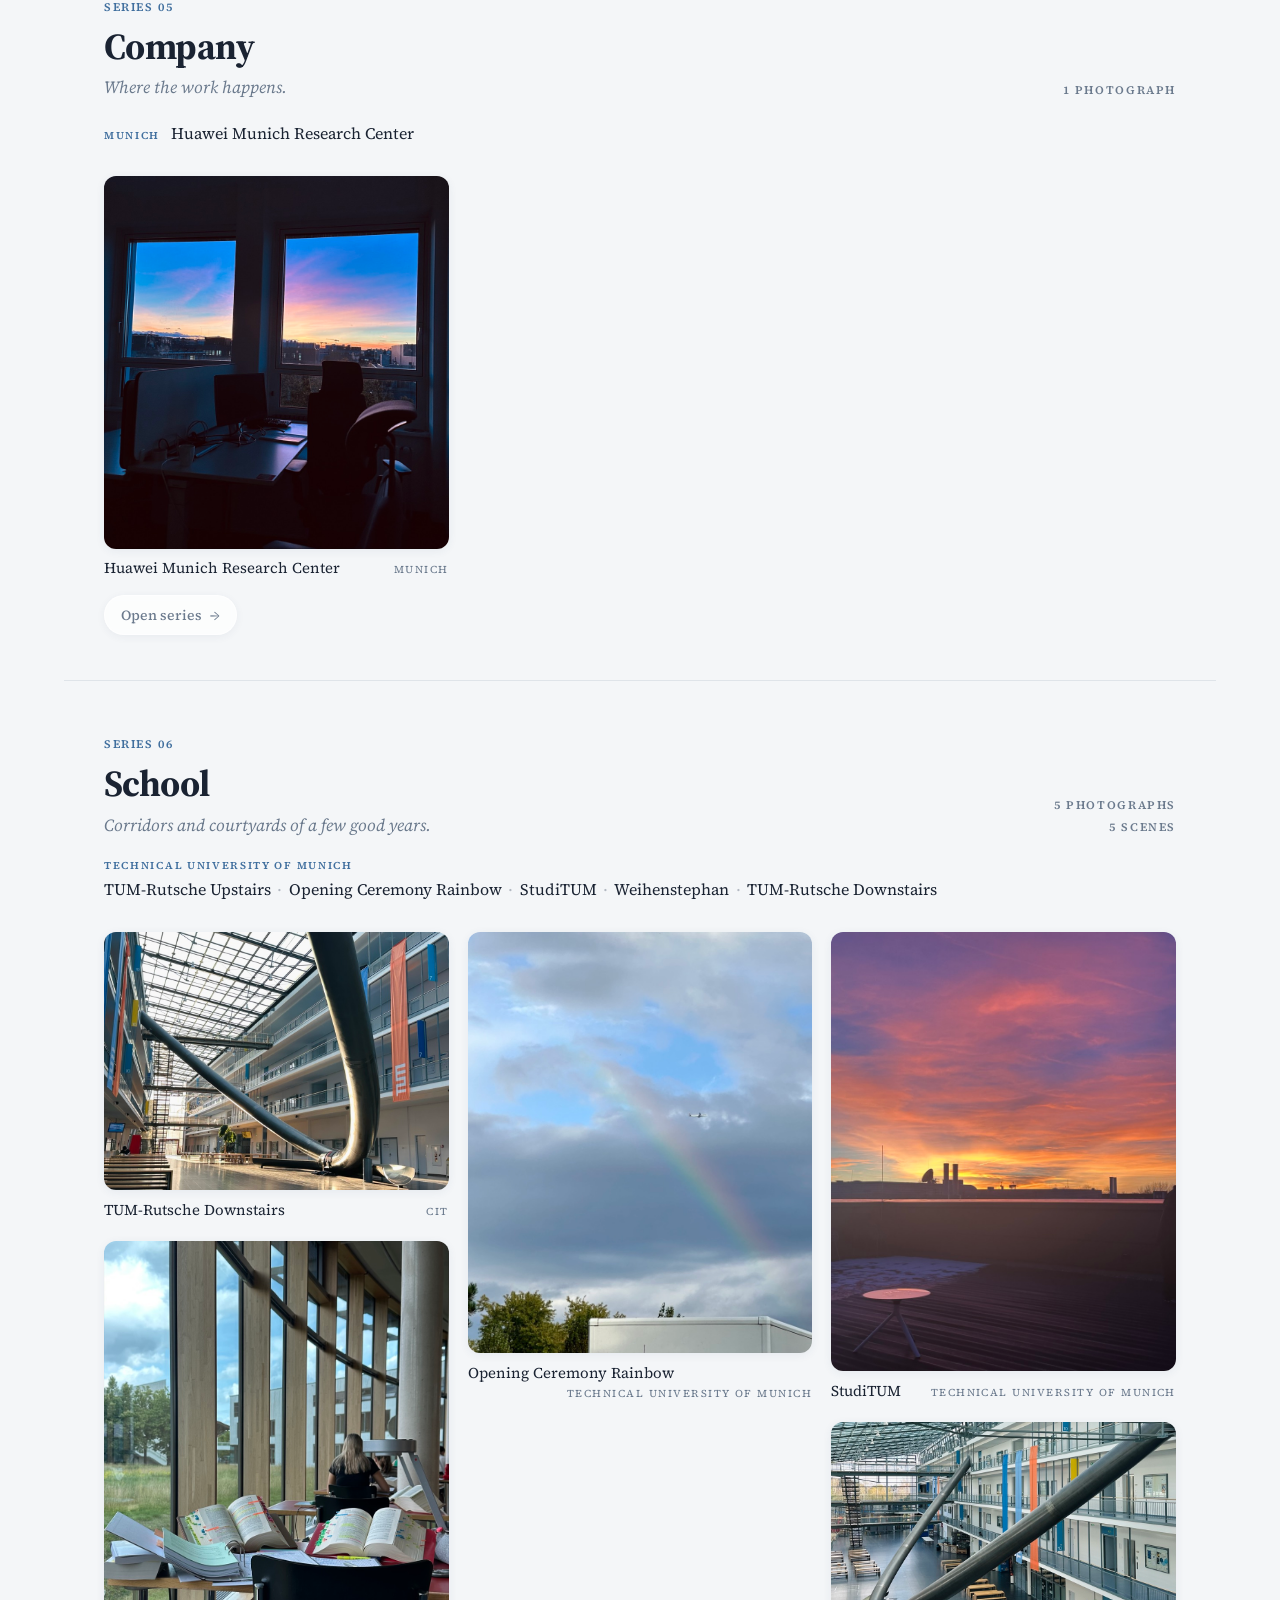
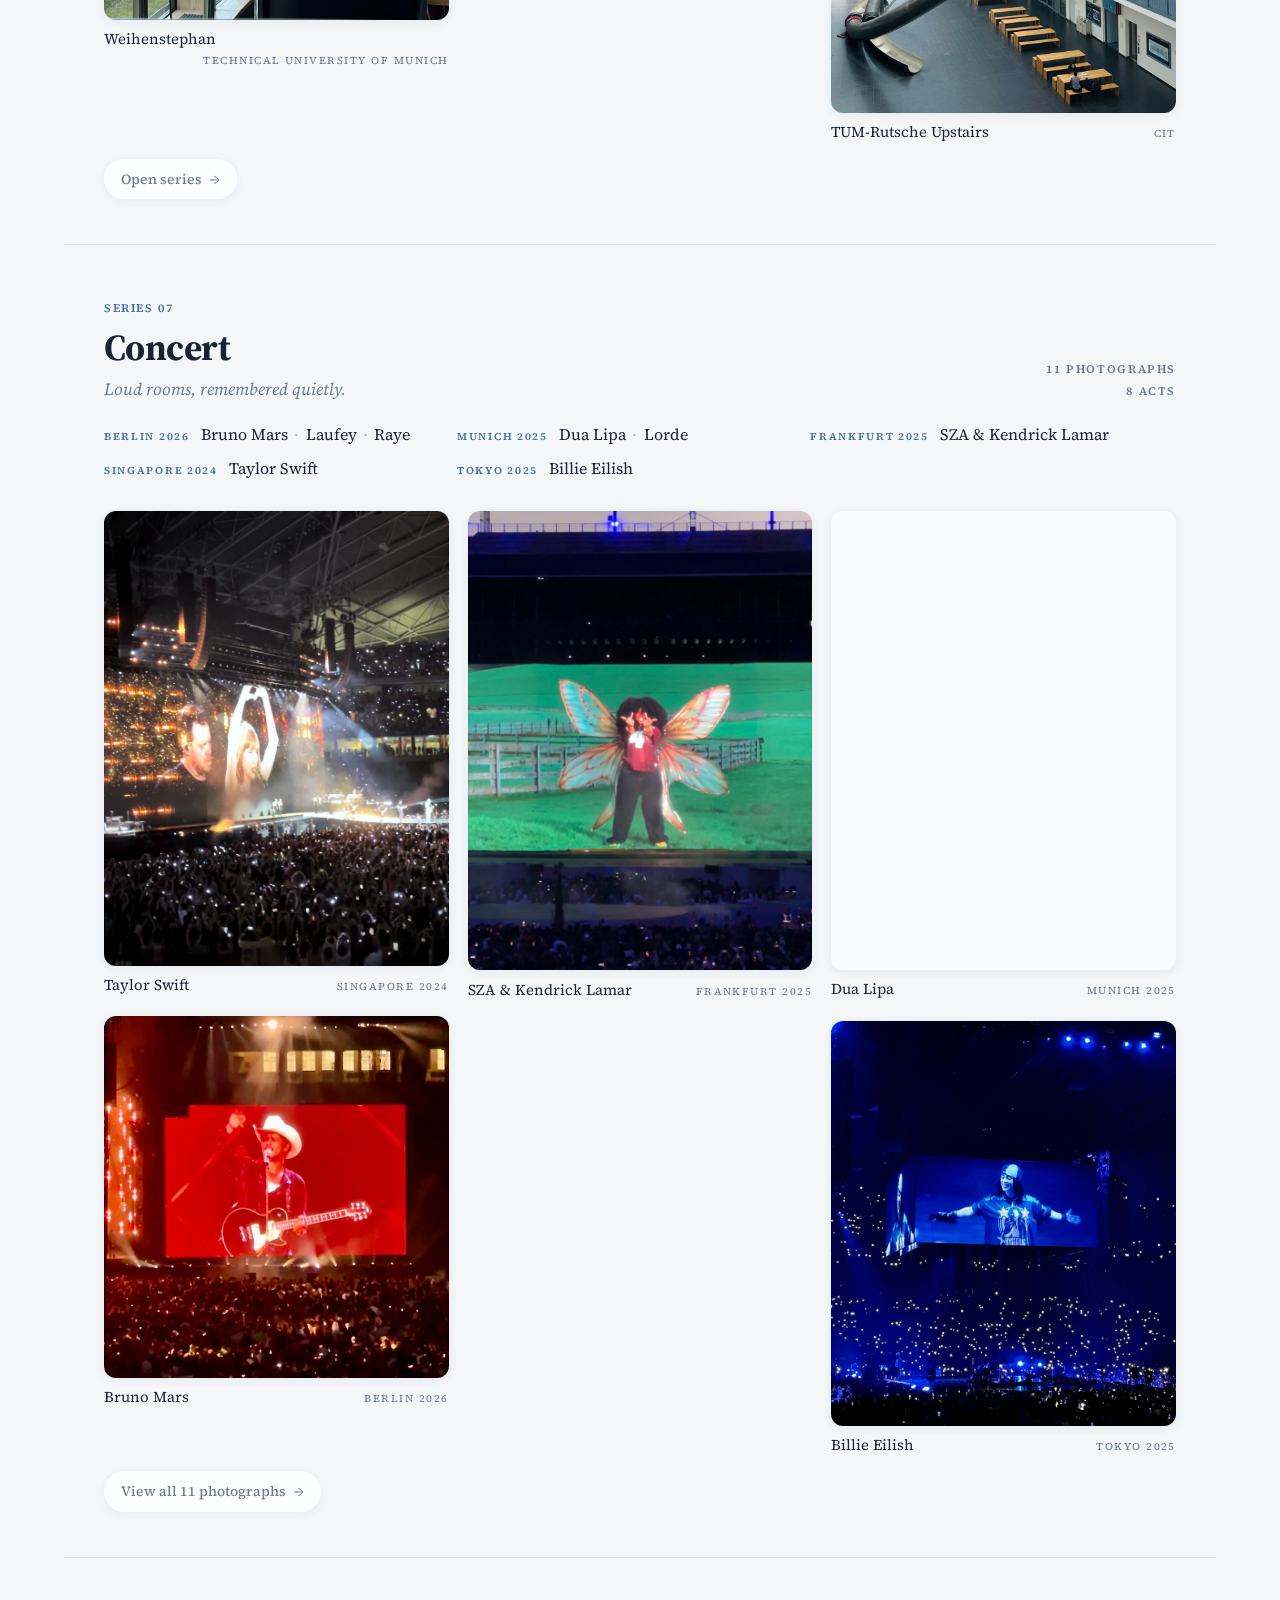
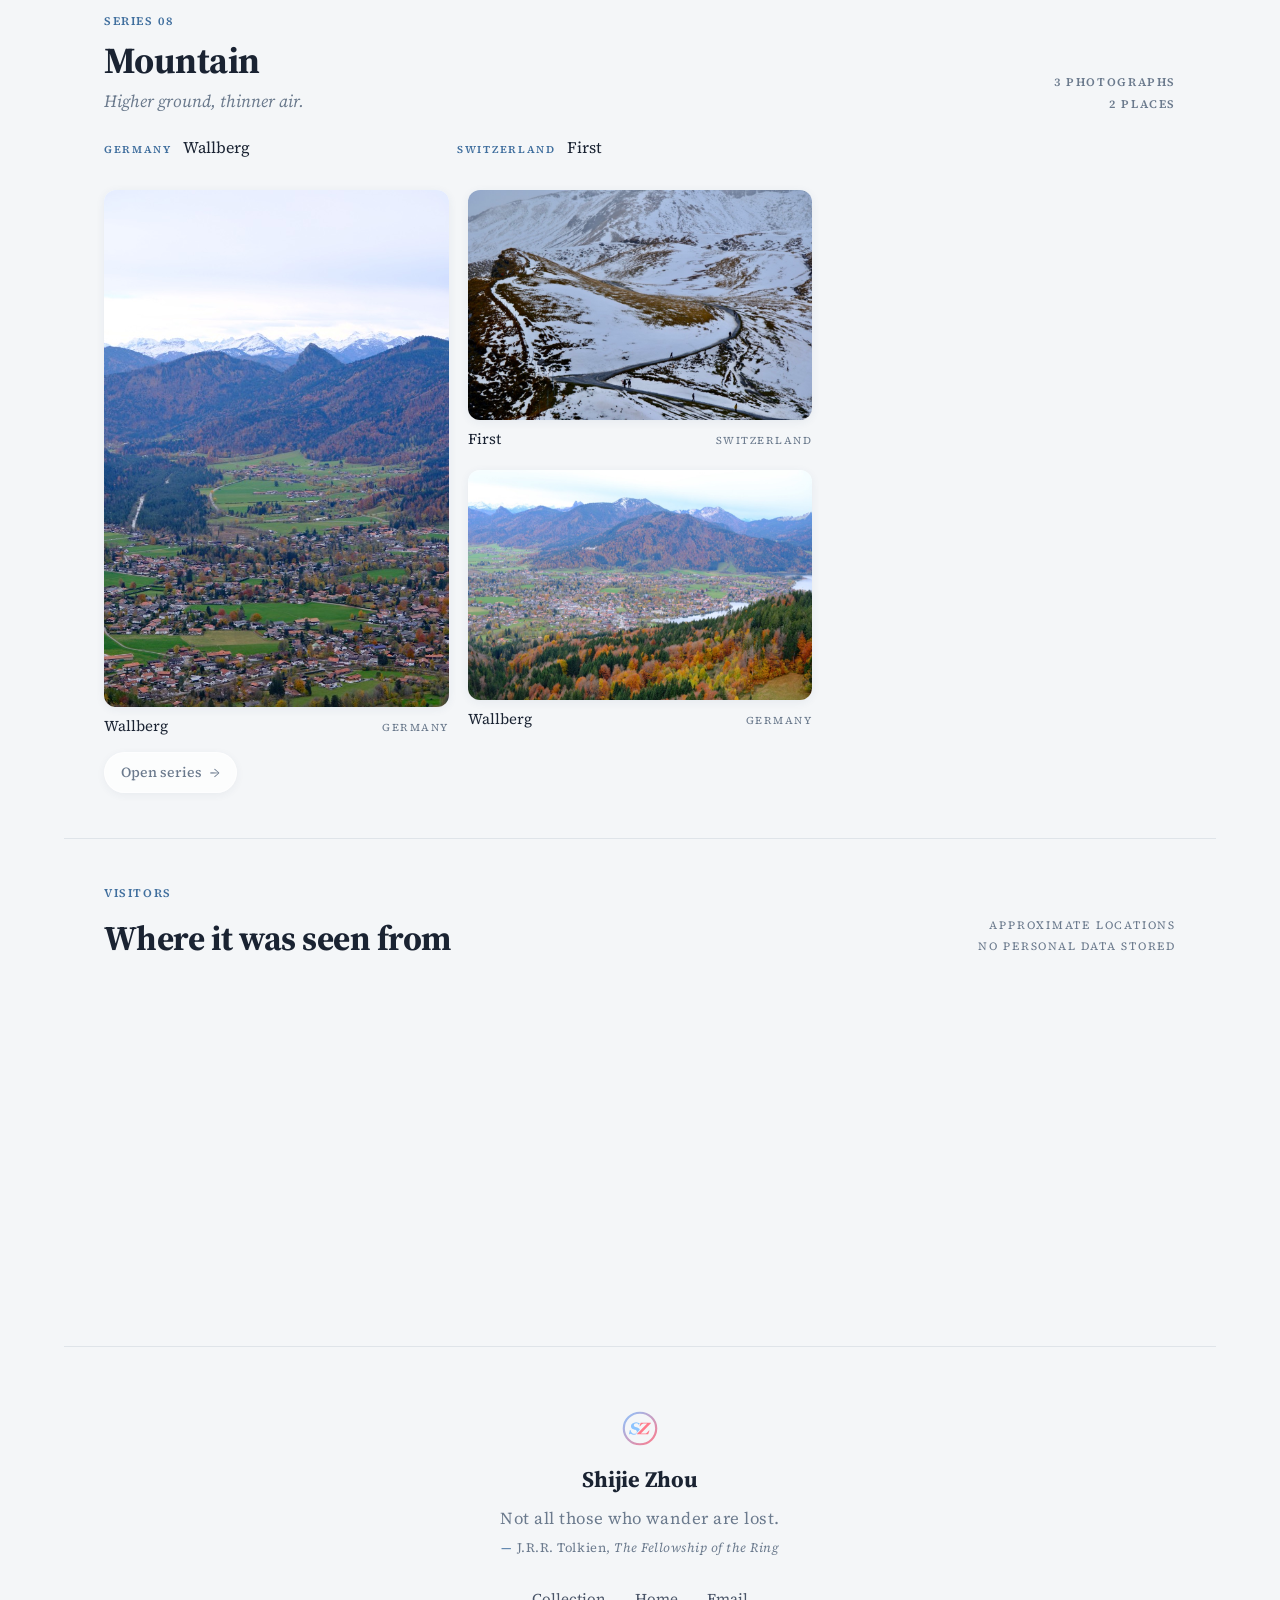
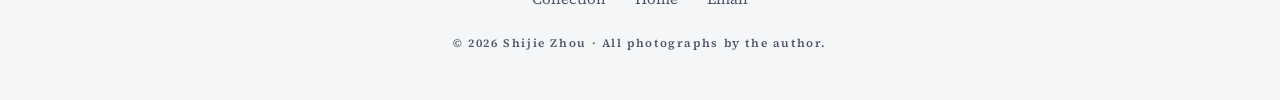
==== commit 31783861: "Theme by the clock; no stars by day Both pages are now light by day and dark by night on the visitor" ====
--- a/index.html
+++ b/index.html
@@ -7,20 +7,12 @@
   <meta name="description" content="A photography gallery by Shijie Zhou: cities, mountains, lakes and concerts across Europe and Asia.">
   <meta name="theme-color" content="#f4f1ea">
   <link rel="icon" href="assets/sz-mark.svg" type="image/svg+xml">
-  <script>
-    // 默认浅色；用户手动选过深色时切换（CSS 加载前执行，避免闪烁）
-    (function () {
-      try {
-        if (localStorage.getItem("theme") === "dark") {
-          document.documentElement.dataset.theme = "dark";
-        }
-      } catch (e) {}
-    })();
-  </script>
+  <!-- 白天浅色、晚上深色，按访客本地时间自动切换（CSS 加载前执行，避免闪烁） -->
+  <script src="js/theme.js?v=7c8f8b23"></script>
   <link rel="preconnect" href="https://fonts.googleapis.com">
   <link rel="preconnect" href="https://fonts.gstatic.com" crossorigin>
   <link href="https://fonts.googleapis.com/css2?family=Source+Serif+4:ital,wght@0,200..900;1,200..900&display=swap" rel="stylesheet">
-  <link rel="stylesheet" href="css/style.css?v=8fbfcabf">
+  <link rel="stylesheet" href="css/style.css?v=85e50b14">
 </head>
 <body>
   <a class="skip-link" href="#contents">Skip to contents</a>
@@ -218,7 +210,6 @@
   <script src="js/data.js?v=ee86b44a"></script>
   <script src="js/map.js?v=307dfad5"></script>
   <script src="js/stars.js?v=d5e12b97"></script>
-  <script src="js/stardust.js?v=7eecee33"></script>
-  <script src="js/main.js?v=4668cf38"></script>
+  <script src="js/main.js?v=96e81925"></script>
 </body>
 </html>
--- a/css/style.css
+++ b/css/style.css
@@ -1145,55 +1145,6 @@
 }
 :root[data-theme="dark"] body::after { opacity: 0.05; }
 
-/* Stardust: fifteen stars caught in the sky wash, as on the homepage — small
-   dots and four glints placed by js/stardust.js in the open sky and the
-   margins. They sit with the wash behind the content, scroll away with the
-   intro and fade out downward, each twinkling slowly on its own period and
-   phase: a white point in a baby-blue halo. Daytime only — at night the
-   canvas sky (js/stars.js) takes over. */
-.pg-stars {
-  --star-core-rgb: 255 255 255;
-  --star-halo-rgb: var(--accent-soft-rgb);
-  --glint-shape: url("data:image/svg+xml;utf8,%3Csvg xmlns='http://www.w3.org/2000/svg' viewBox='0 0 24 24'%3E%3Cpath d='M12 0C12.9 7.6 16.4 11.1 24 12C16.4 12.9 12.9 16.4 12 24C11.1 16.4 7.6 12.9 0 12C7.6 11.1 11.1 7.6 12 0Z'/%3E%3C/svg%3E");
-  position: absolute; top: 0; left: 0; width: 100%; height: 760px;
-  overflow: hidden; pointer-events: none; z-index: 0;
-  -webkit-mask-image: linear-gradient(#000 35%, transparent);
-  mask-image: linear-gradient(#000 35%, transparent);
-}
-:root[data-theme="dark"] .pg-stars { display: none; }
-.pg-star {
-  position: absolute; left: var(--x); top: var(--y);
-  width: var(--s); height: var(--s);
-  margin: calc(var(--s) / -2) 0 0 calc(var(--s) / -2);
-  border-radius: 50%;
-  background: radial-gradient(circle, rgb(var(--star-core-rgb)) 0 25%, rgb(var(--star-halo-rgb)) 60%);
-  box-shadow: 0 0 calc(var(--s) * 2) calc(var(--s) * 0.4) rgb(var(--star-halo-rgb) / 0.6);
-  opacity: 0.6;
-  animation: pg-twinkle var(--t) ease-in-out var(--phase) infinite;
-}
-.pg-star--glint { border-radius: 0; background: none; box-shadow: none; animation-name: pg-glint; }
-.pg-star--glint::before, .pg-star--glint::after { content: ""; position: absolute; }
-.pg-star--glint::before {
-  inset: -70%; border-radius: 50%;
-  background: radial-gradient(circle, rgb(var(--star-halo-rgb) / 0.4), rgb(var(--star-halo-rgb) / 0) 62%);
-}
-/* the glint: a four-point sparkle with curved sides, white at the heart */
-.pg-star--glint::after {
-  inset: 0;
-  background: radial-gradient(circle, rgb(var(--star-core-rgb)) 0 9%, rgb(var(--star-halo-rgb)) 38%);
-  -webkit-mask: var(--glint-shape) center / 100% 100% no-repeat;
-  mask: var(--glint-shape) center / 100% 100% no-repeat;
-}
-@keyframes pg-twinkle {
-  0%, 100% { opacity: 0.4; transform: scale(0.75); }
-  50% { opacity: 1; transform: scale(1); }
-}
-@keyframes pg-glint {
-  0%, 100% { opacity: 0.3; transform: scale(0.6) rotate(-15deg); }
-  50% { opacity: 1; transform: scale(1) rotate(0deg); }
-}
-@media (max-width: 767.98px) { .pg-star--wide { display: none; } }
-@media (prefers-reduced-motion: reduce) { .pg-star { animation: none; } }
 body { font-size: 16px; }
 ::selection { background: rgb(var(--sky-rgb) / 0.6); color: inherit; }
 
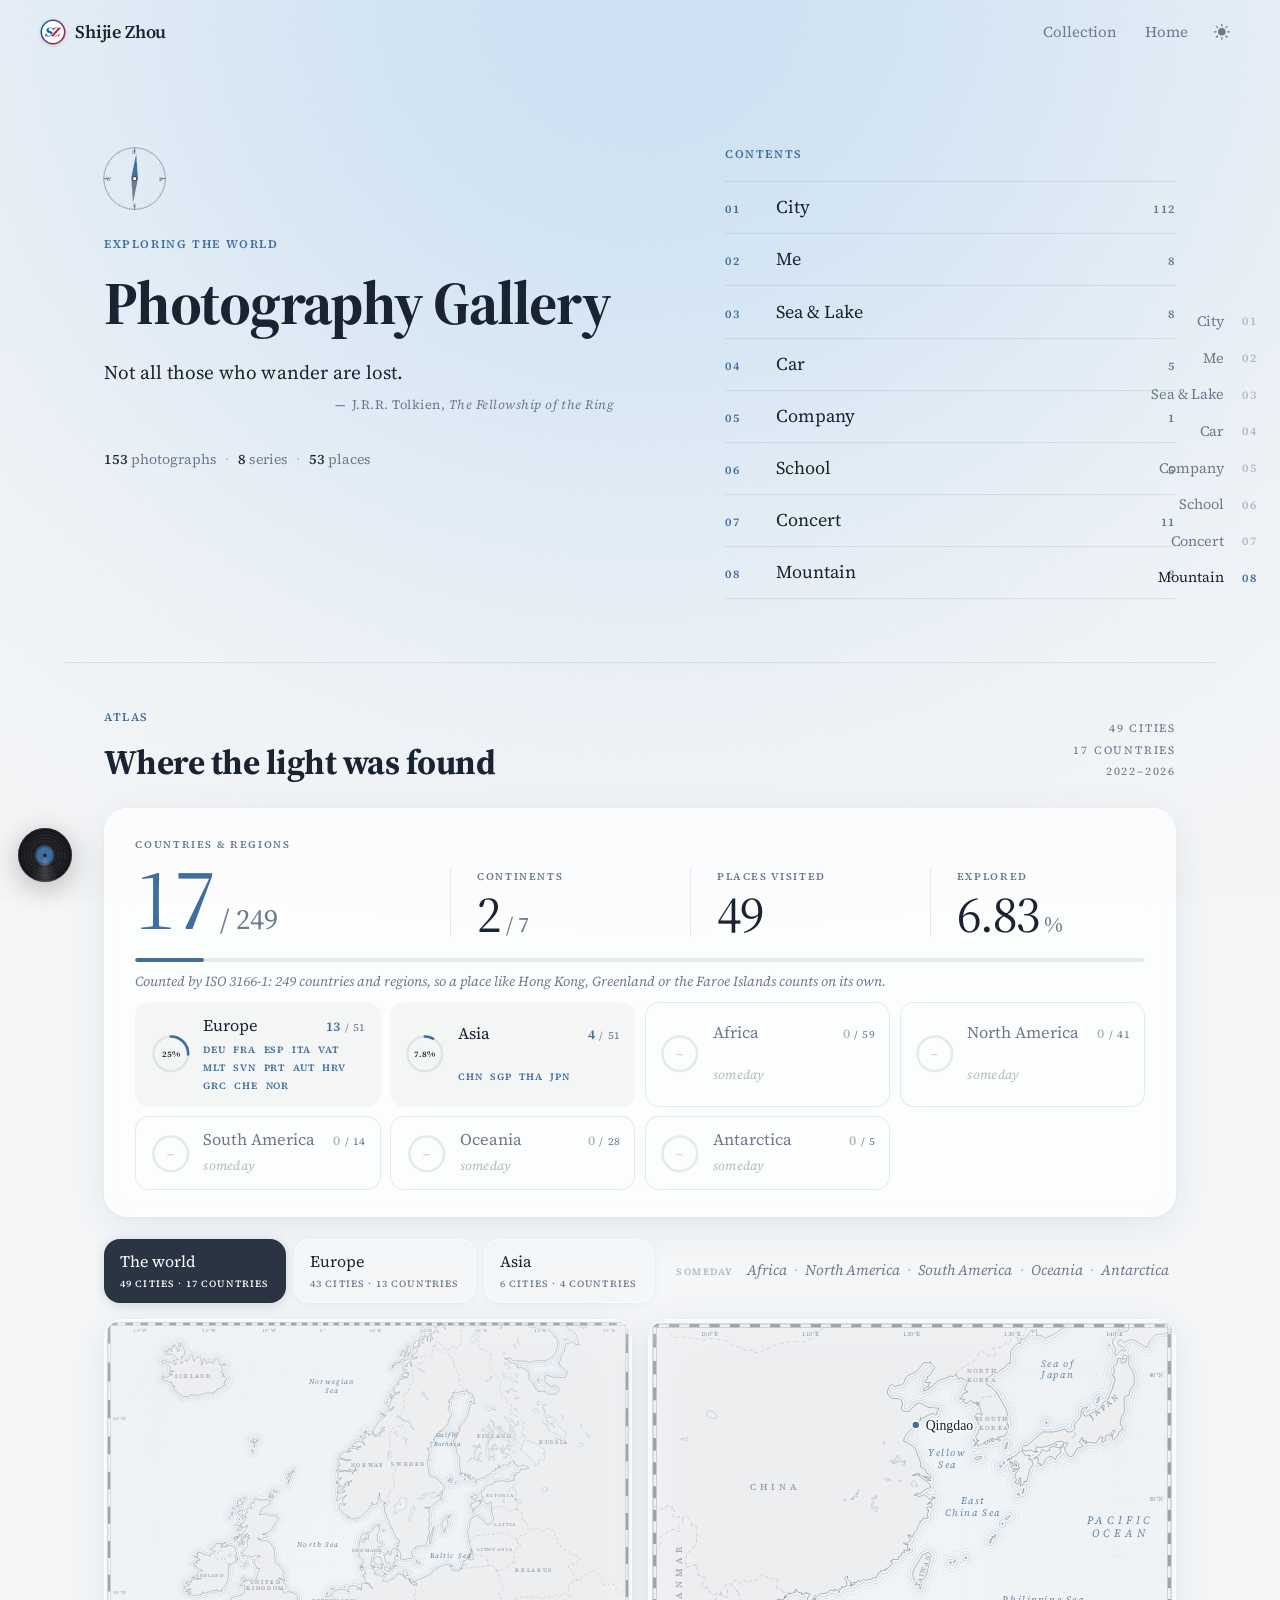
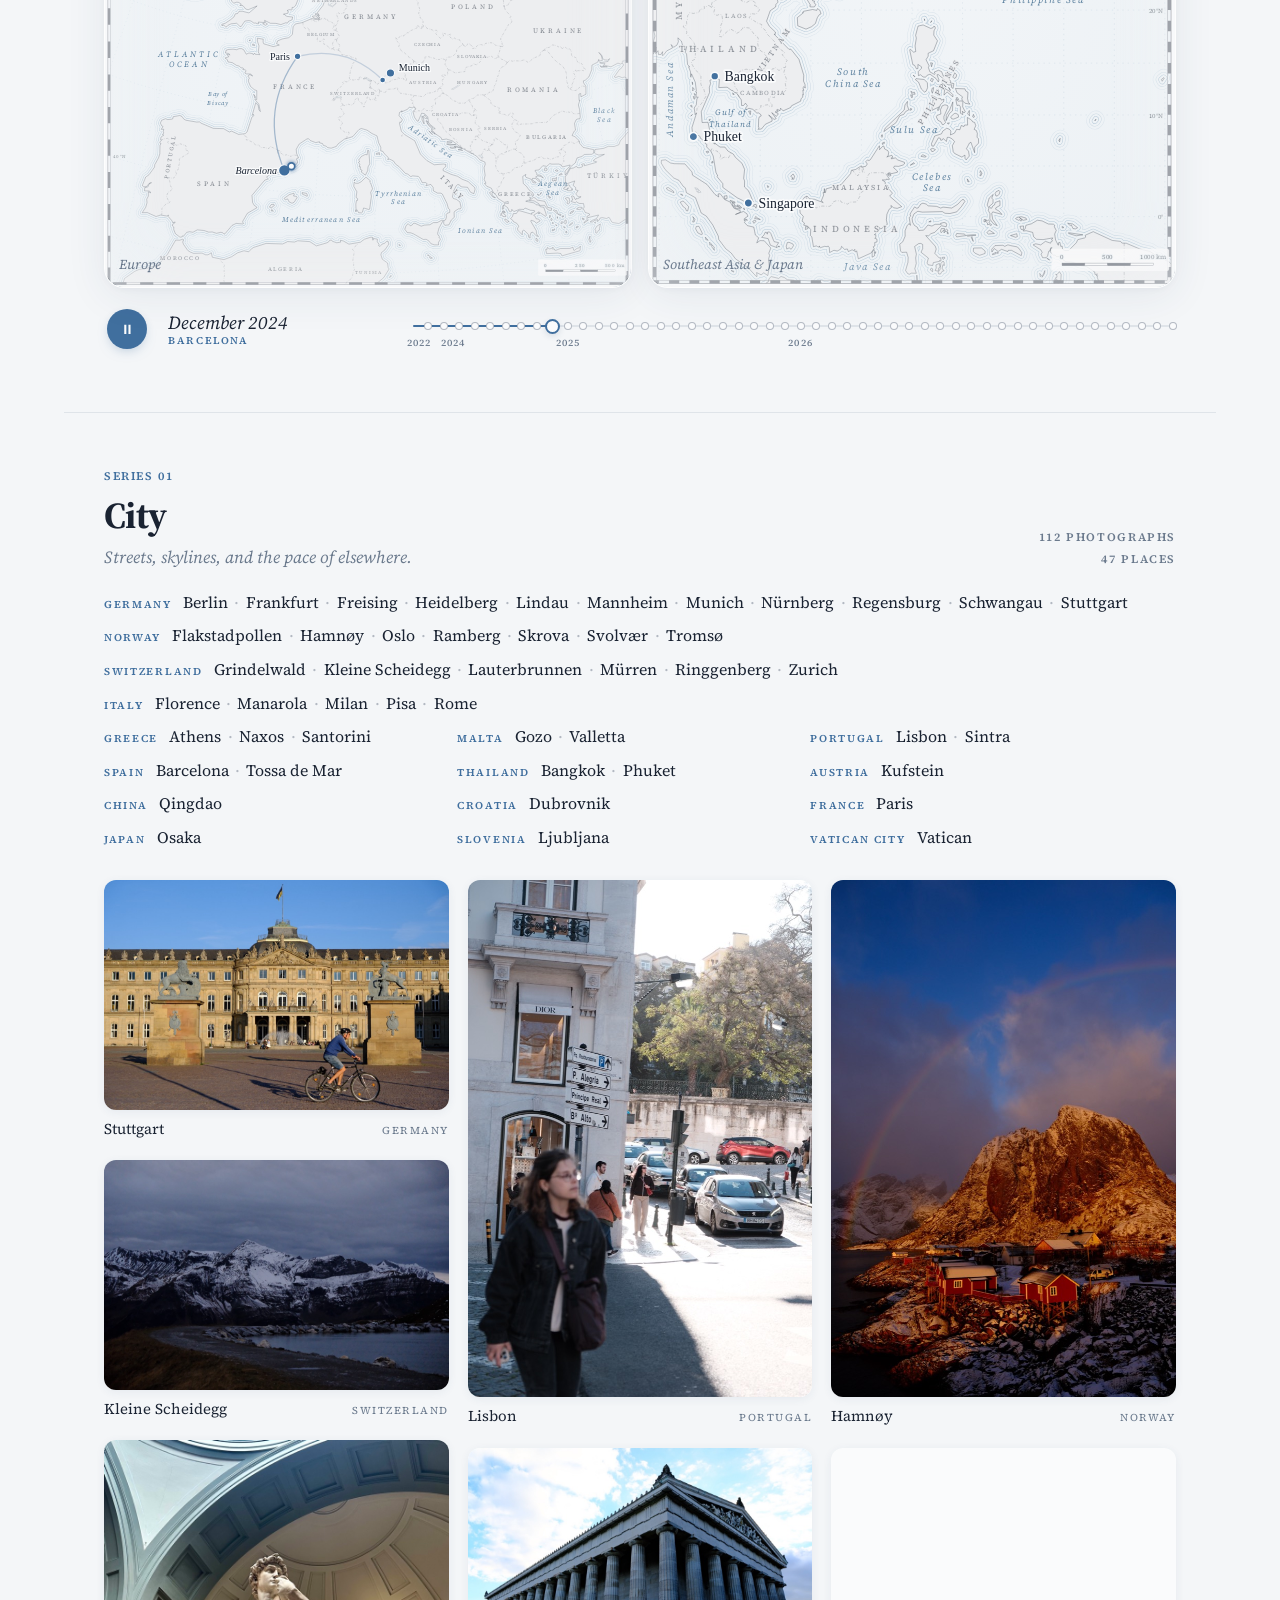
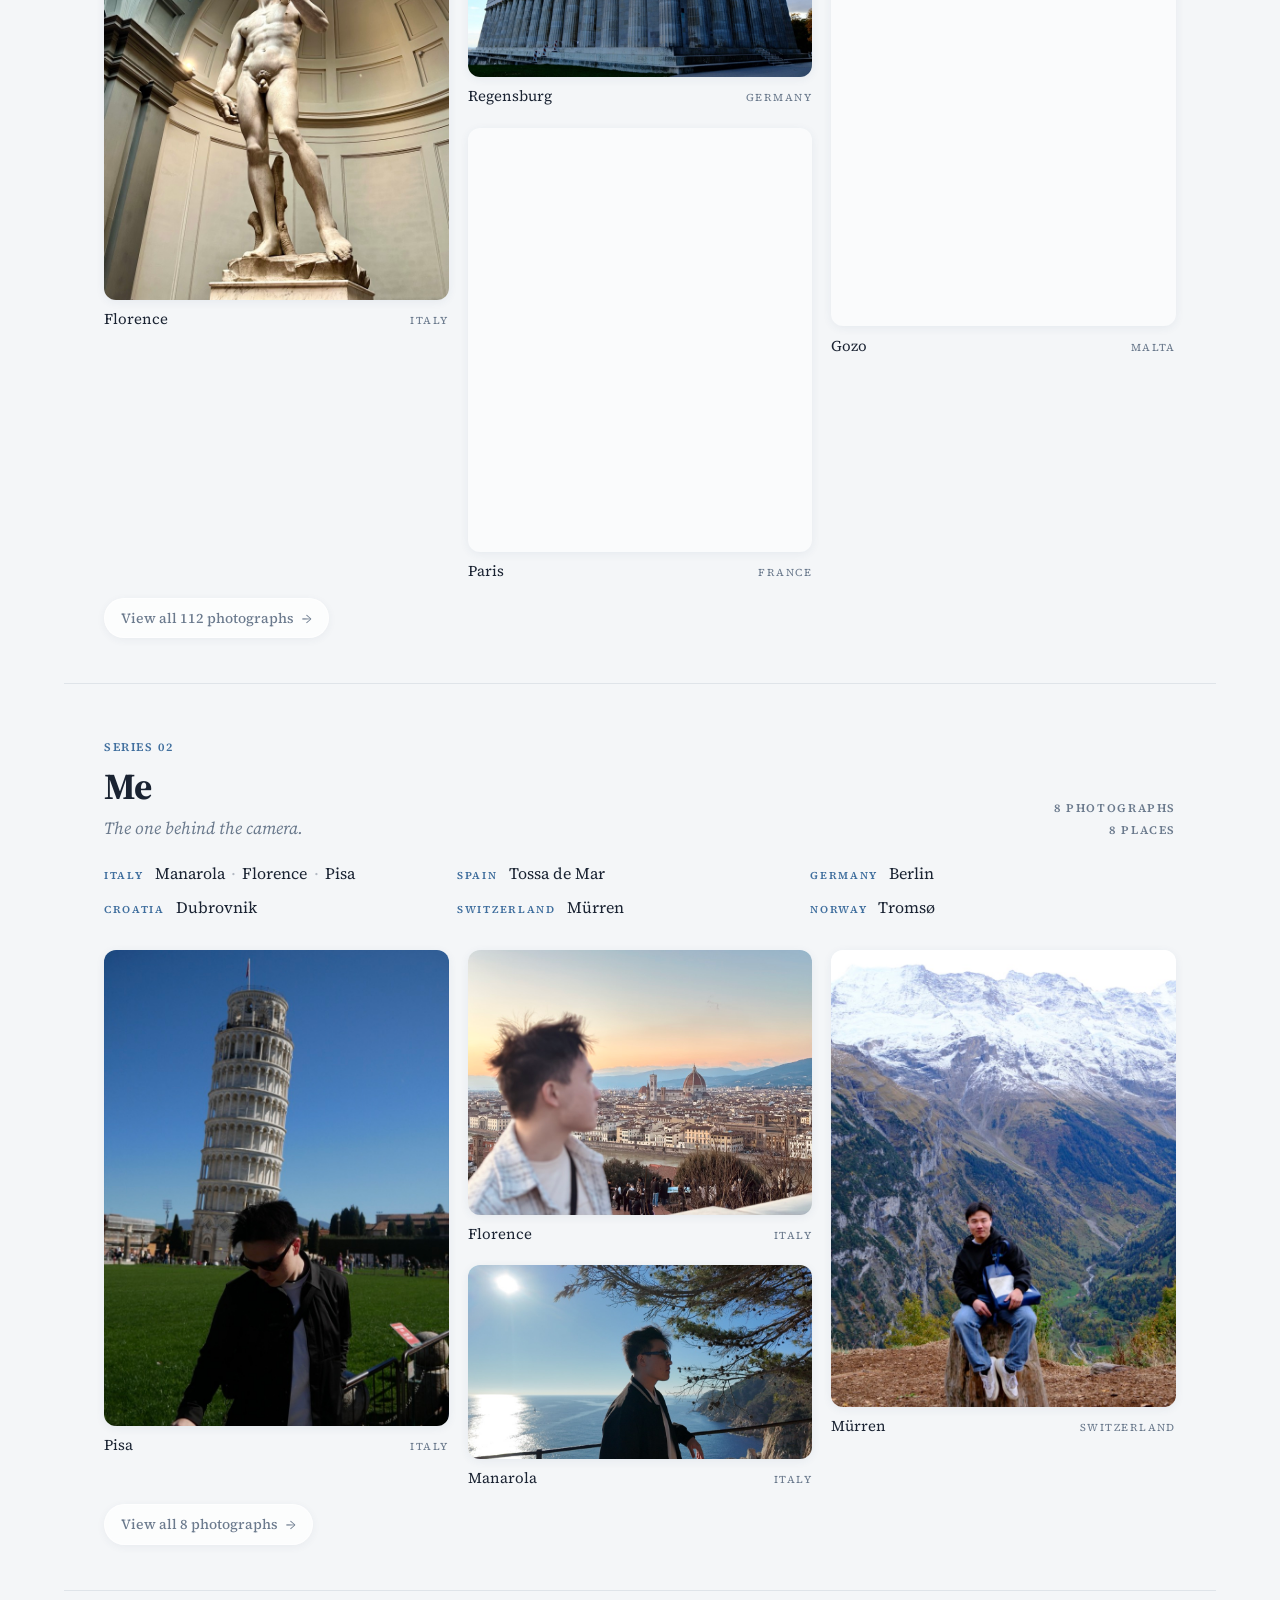
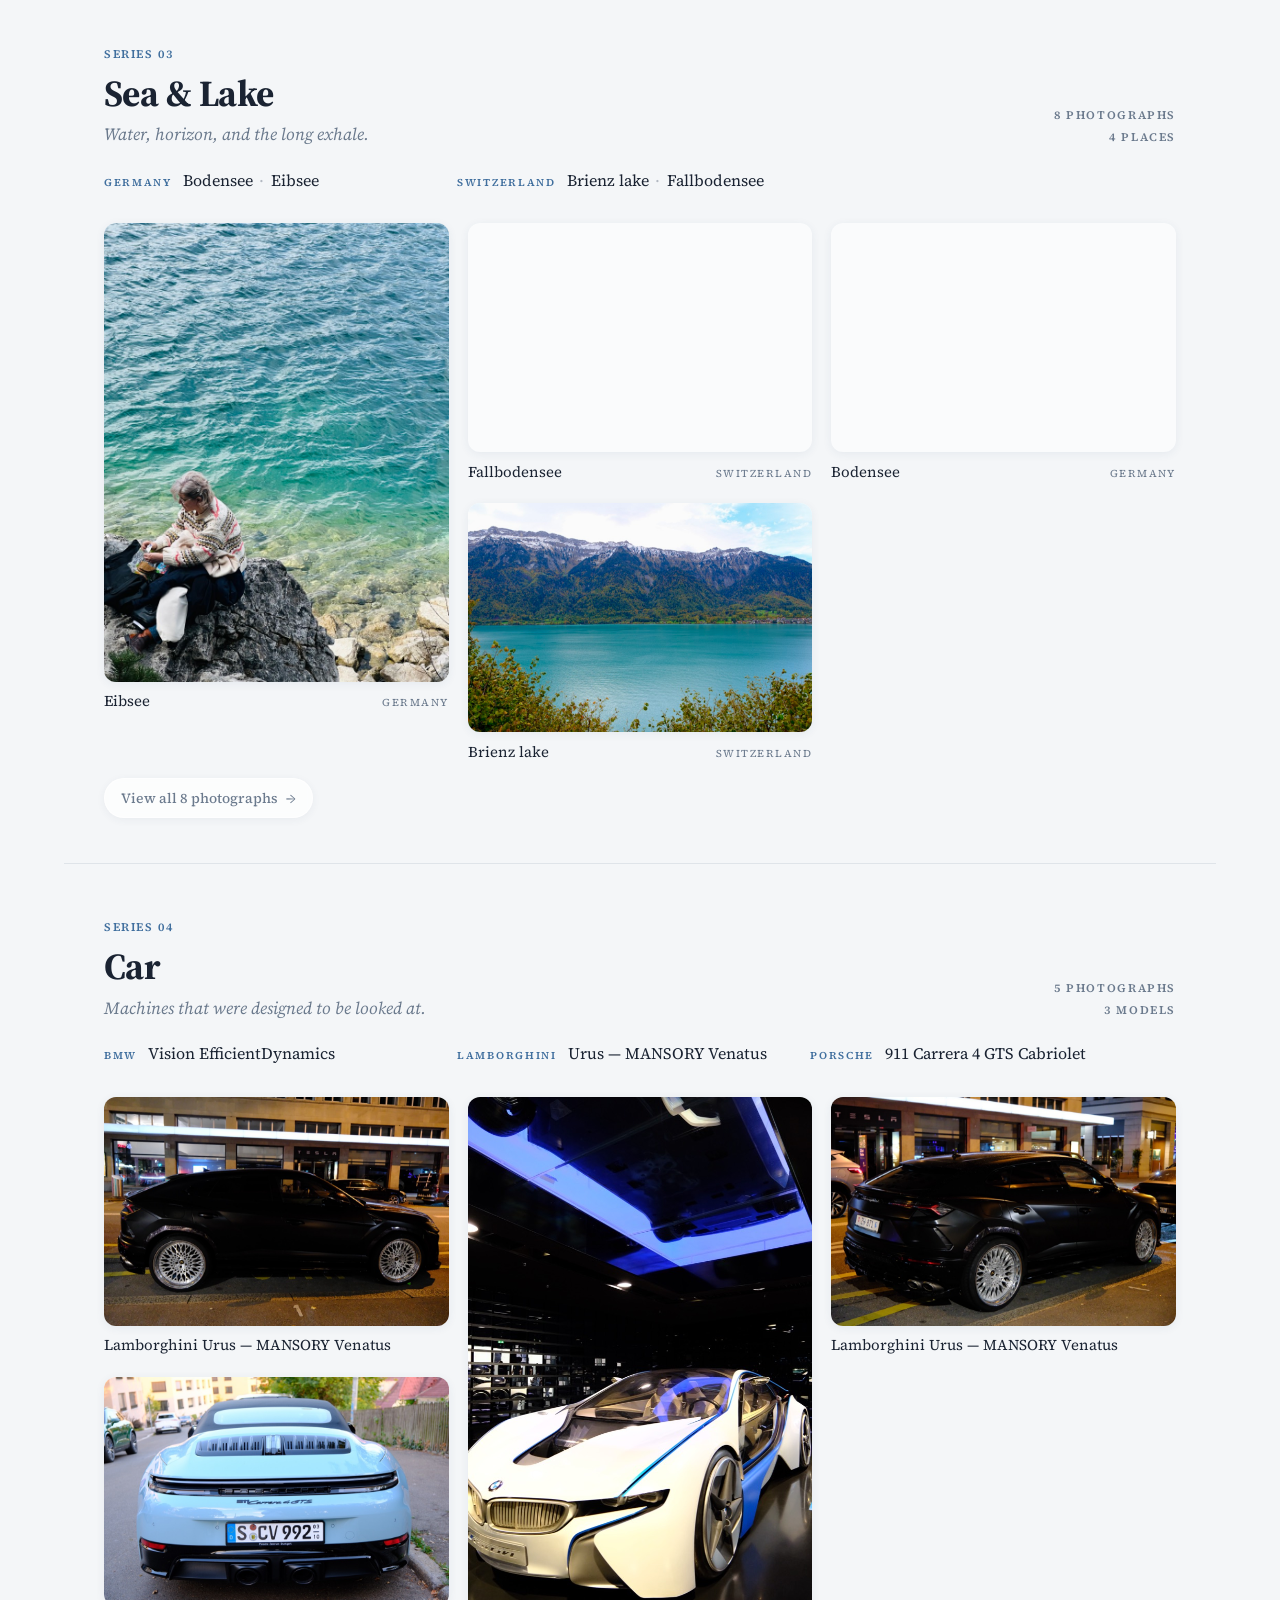
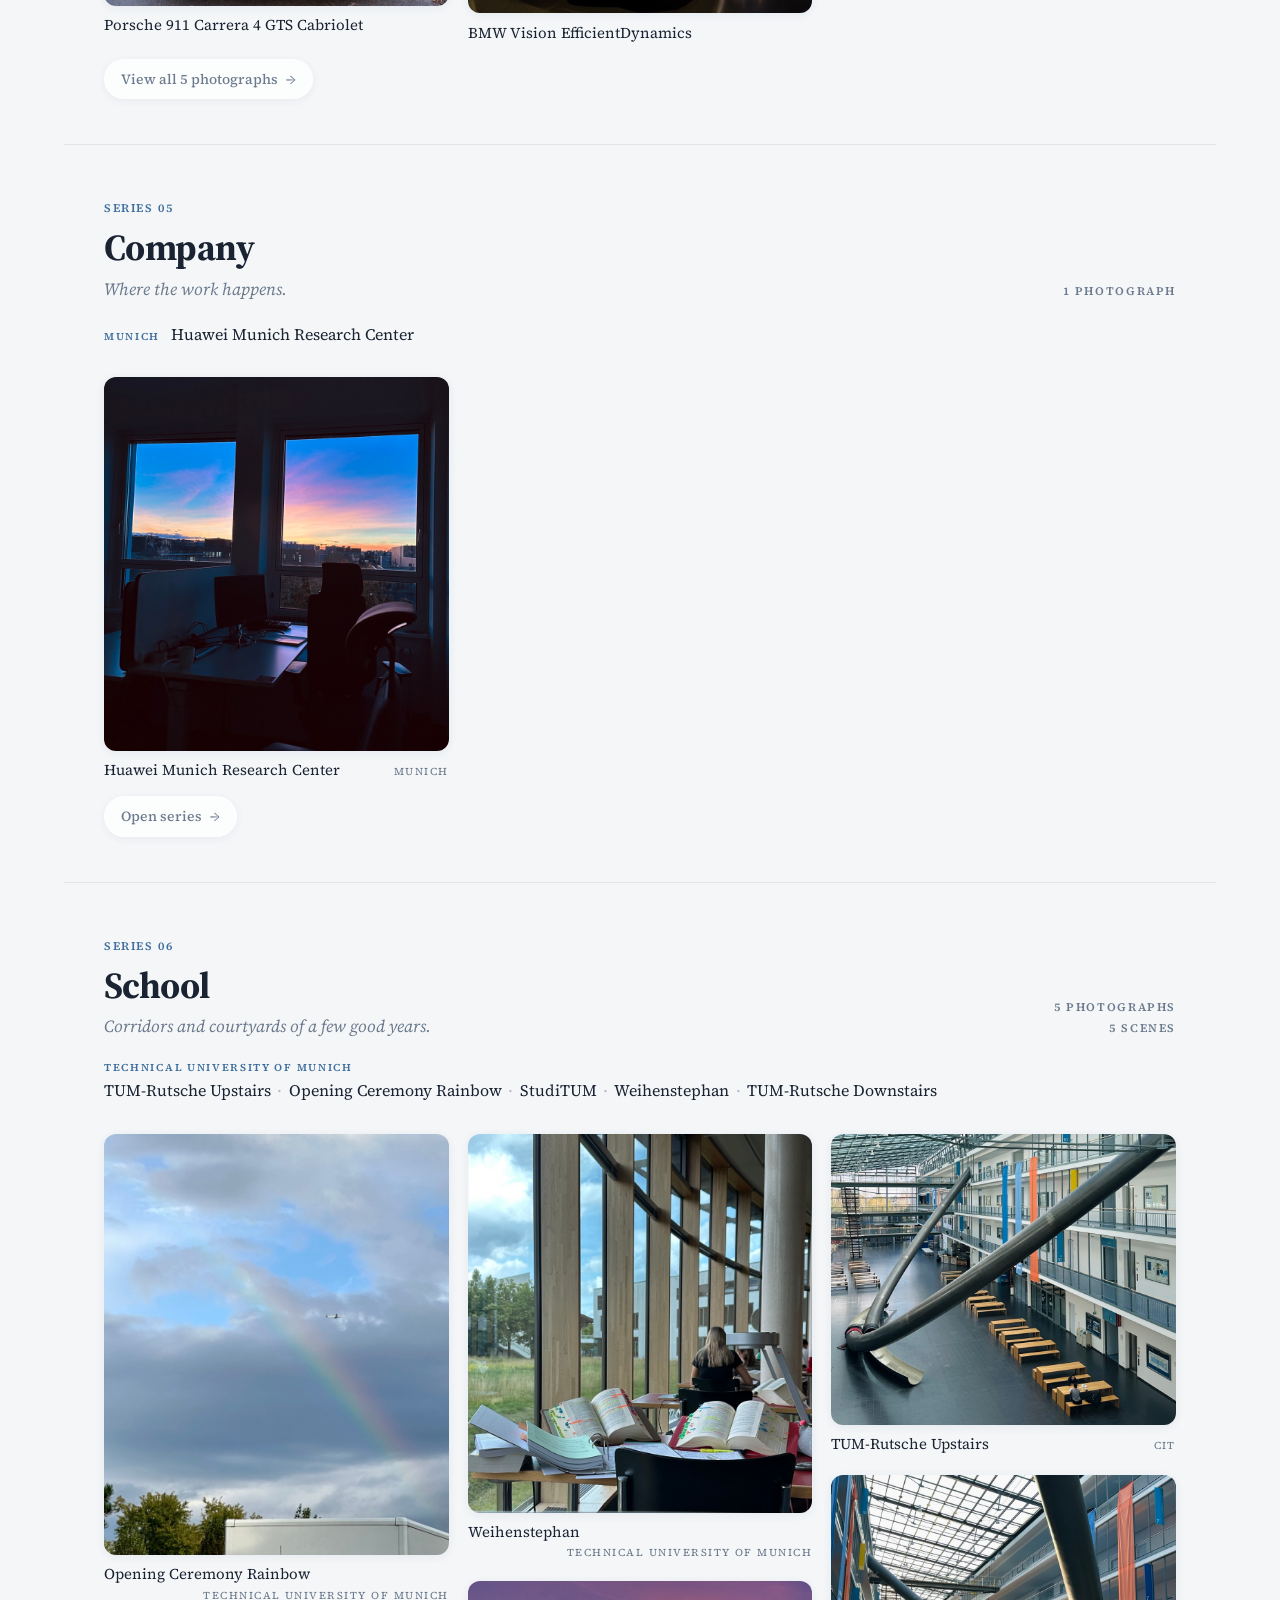
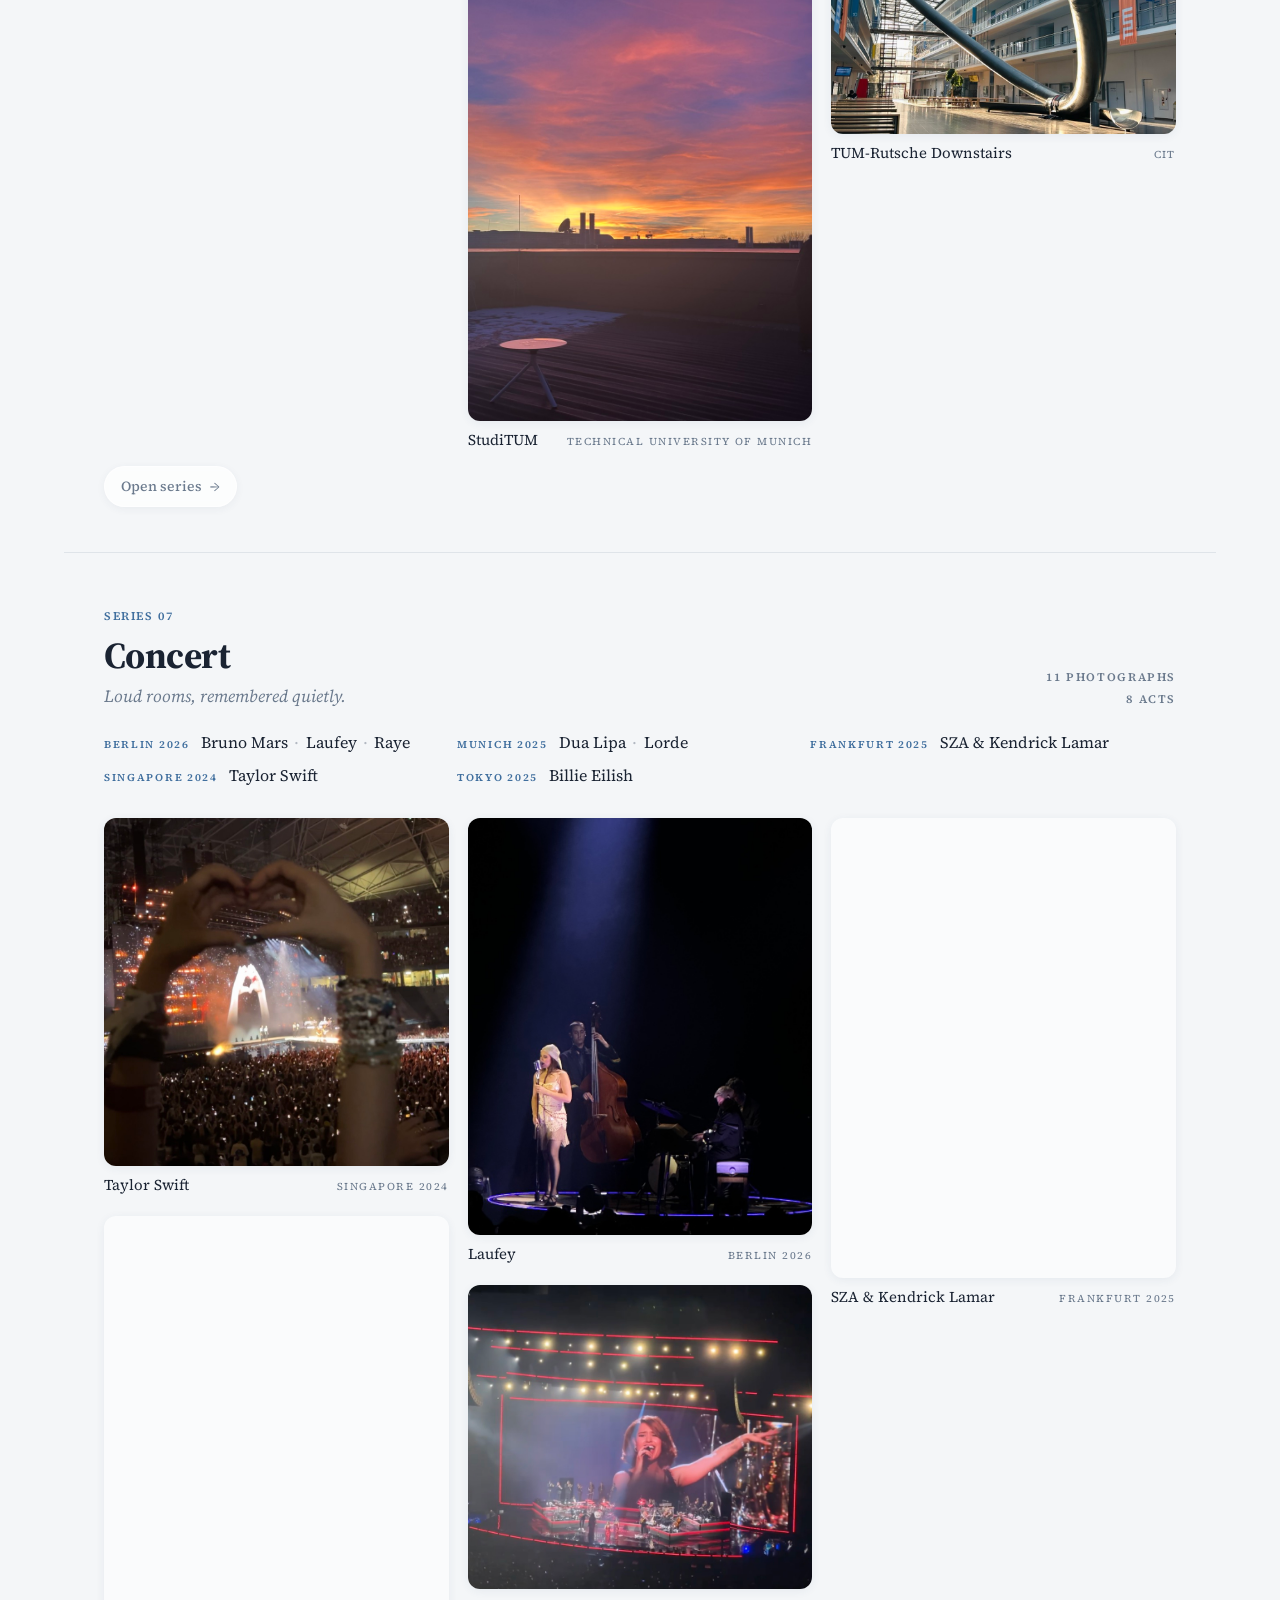
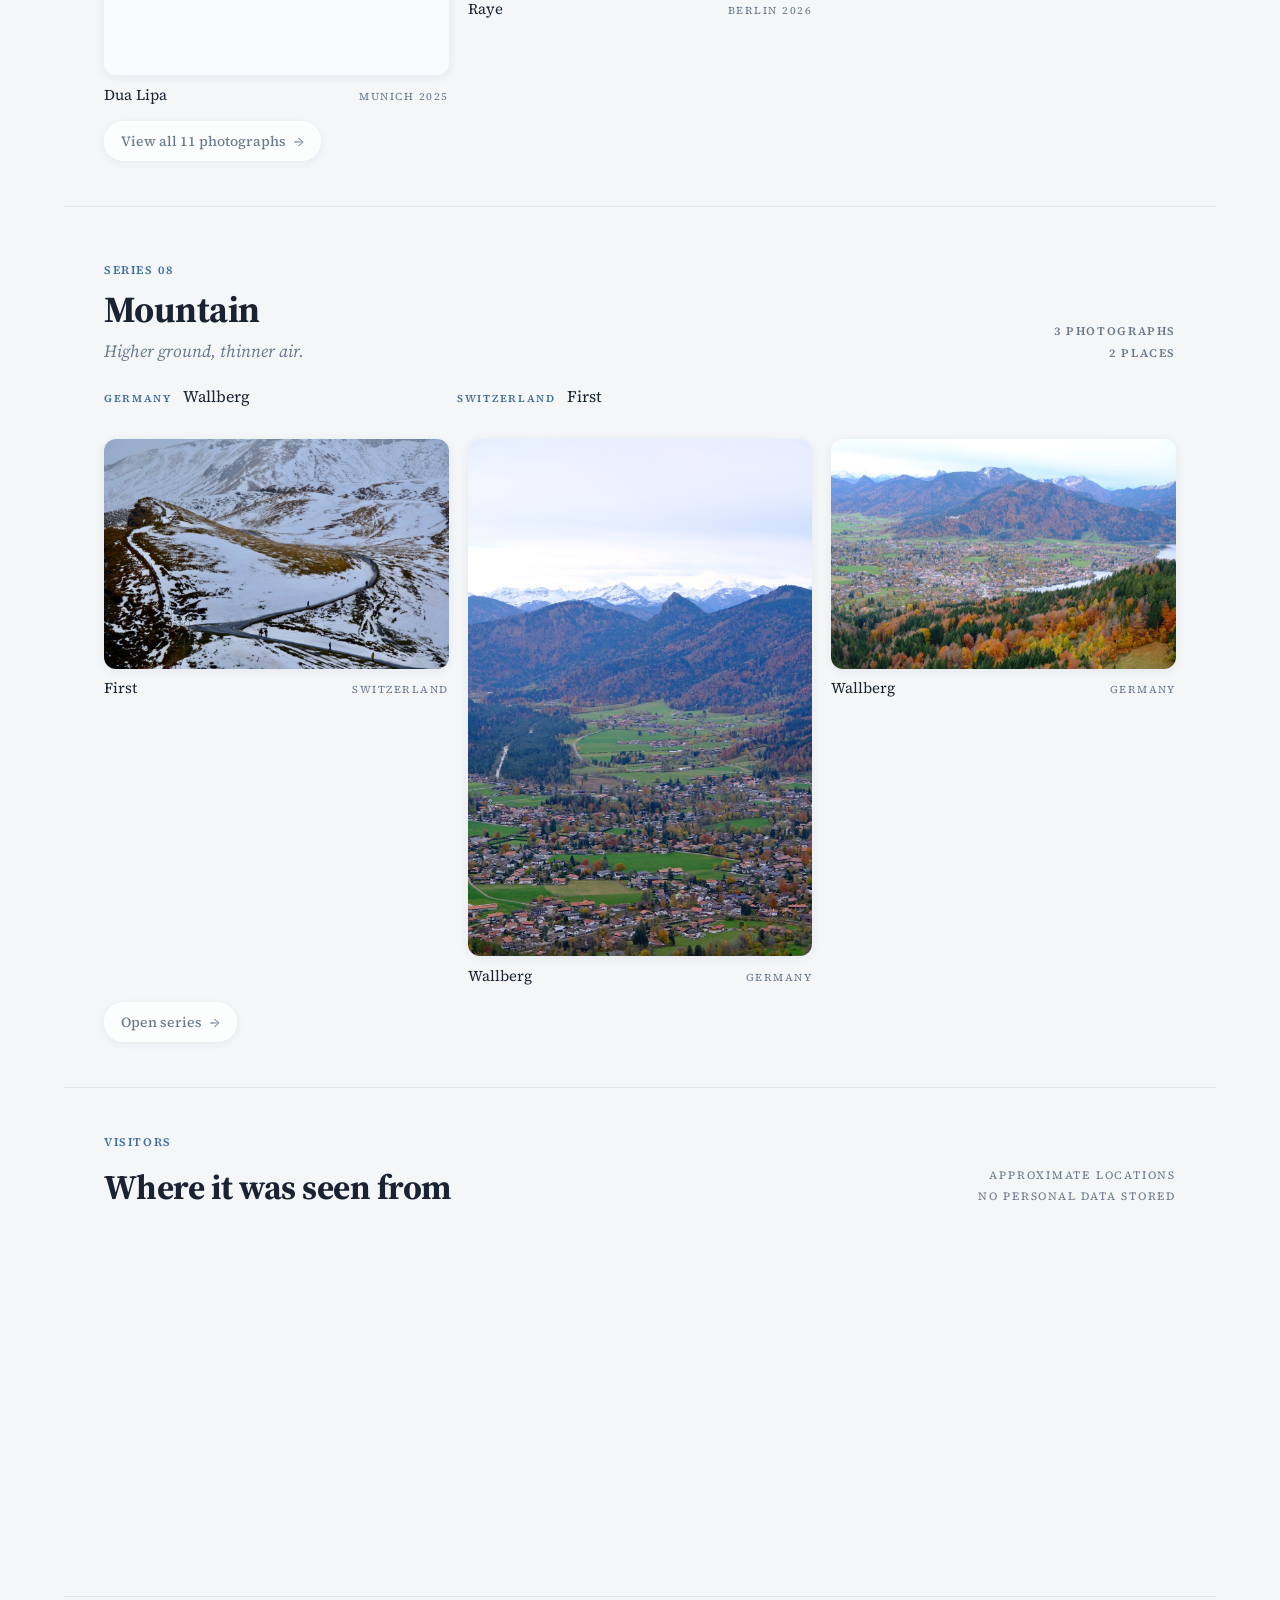
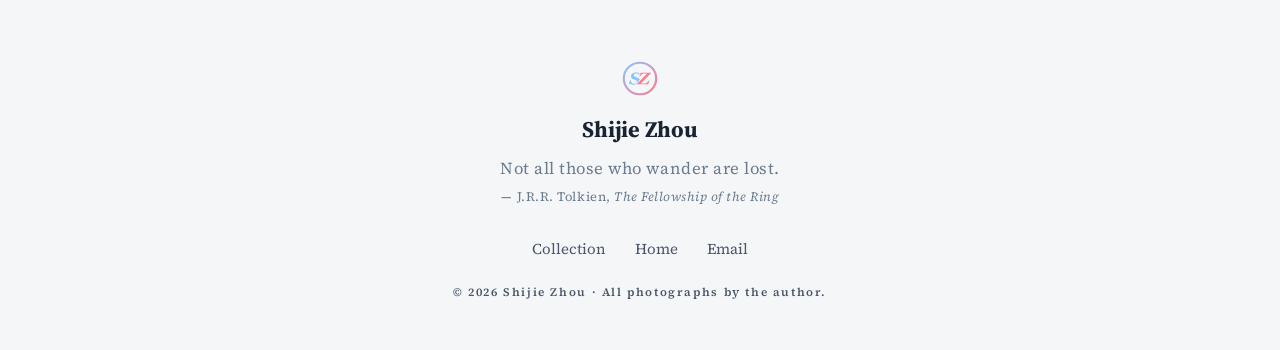
==== commit d6dfbca7: "Night sky: the homepage's stars and meteors At night the photography pages now show exactly what the" ====
--- a/index.html
+++ b/index.html
@@ -12,13 +12,10 @@
   <link rel="preconnect" href="https://fonts.googleapis.com">
   <link rel="preconnect" href="https://fonts.gstatic.com" crossorigin>
   <link href="https://fonts.googleapis.com/css2?family=Source+Serif+4:ital,wght@0,200..900;1,200..900&display=swap" rel="stylesheet">
-  <link rel="stylesheet" href="css/style.css?v=85e50b14">
+  <link rel="stylesheet" href="css/style.css?v=382ce0b7">
 </head>
 <body>
   <a class="skip-link" href="#contents">Skip to contents</a>
-
-  <!-- 深色模式下的星空；浅色模式下隐藏 -->
-  <canvas id="stars" aria-hidden="true"></canvas>
 
   <header class="topbar" id="topbar">
     <i class="progress" id="progress" aria-hidden="true"></i>
@@ -209,7 +206,7 @@
   <script src="js/iso.js?v=600dda38"></script>
   <script src="js/data.js?v=ee86b44a"></script>
   <script src="js/map.js?v=307dfad5"></script>
-  <script src="js/stars.js?v=d5e12b97"></script>
+  <script src="js/stardust.js?v=71445397"></script>
   <script src="js/main.js?v=96e81925"></script>
 </body>
 </html>
--- a/css/style.css
+++ b/css/style.css
@@ -25,7 +25,6 @@
   --accent-soft: rgb(var(--accent-soft-rgb));
   --link: #2e86c1;
   --shadow: rgb(var(--shade-rgb) / 0.14);
-  --stars-alpha: 0;
 
   /* glass cards, as on the homepage */
   --glass: rgb(255 255 255 / 0.72);
@@ -64,7 +63,6 @@
   --accent-soft-rgb: 128 177 222;
   --link: #6db3e6;
   --shadow: rgba(0, 0, 0, 0.55);
-  --stars-alpha: 1;
 
   --glass: rgb(255 255 255 / 0.04);
   --glass-hover: rgb(255 255 255 / 0.06);
@@ -109,7 +107,6 @@
   50% { transform: translate(2.5%, -1.5%) scale(1.04); }
   100% { transform: translate(-2%, 2%) scale(1.02); }
 }
-:root[data-theme="dark"] body::before { display: none; }
 body.no-scroll { overflow: hidden; }
 
 a { color: inherit; text-decoration: none; }
@@ -136,16 +133,8 @@
 }
 .eyebrow { color: var(--accent); margin-bottom: 1.1rem; }
 
-/* ---------- stars (dark mode only) ---------- */
-
-#stars {
-  position: fixed; inset: 0; z-index: 0;
-  width: 100%; height: 100%;
-  pointer-events: none;
-  opacity: var(--stars-alpha);
-  transition: opacity 0.6s ease;
-}
-:root:not([data-theme="dark"]) #stars { opacity: 0 !important; }
+/* ---------- layers: content above the night sky (see "Stardust") ---------- */
+
 main, .site-footer, .topbar, .index-overlay, .lightbox, .rail { position: relative; z-index: 1; }
 
 /* ---------- top bar ---------- */
@@ -1145,6 +1134,81 @@
 }
 :root[data-theme="dark"] body::after { opacity: 0.05; }
 
+/* Stardust: the homepage's night sky — fifteen stars placed by js/stardust.js
+   in the open sky and the margins, small dots and four glints, and now and
+   then a meteor. They sit with the wash behind the content, scroll away with
+   the intro and fade out downward, each star twinkling slowly on its own
+   period and phase: a pale point in a baby-blue halo. Night only; by day the
+   sky is left clear. */
+.pg-stars {
+  --star-core-rgb: 236 244 252;
+  --star-halo-rgb: var(--sky-rgb);
+  --glint-shape: url("data:image/svg+xml;utf8,%3Csvg xmlns='http://www.w3.org/2000/svg' viewBox='0 0 24 24'%3E%3Cpath d='M12 0C12.9 7.6 16.4 11.1 24 12C16.4 12.9 12.9 16.4 12 24C11.1 16.4 7.6 12.9 0 12C7.6 11.1 11.1 7.6 12 0Z'/%3E%3C/svg%3E");
+  position: absolute; top: 0; left: 0; width: 100%; height: 760px;
+  overflow: hidden; pointer-events: none; z-index: 0;
+  -webkit-mask-image: linear-gradient(#000 35%, transparent);
+  mask-image: linear-gradient(#000 35%, transparent);
+}
+:root:not([data-theme="dark"]) .pg-stars { display: none; }
+.pg-star {
+  position: absolute; left: var(--x); top: var(--y);
+  width: var(--s); height: var(--s);
+  margin: calc(var(--s) / -2) 0 0 calc(var(--s) / -2);
+  border-radius: 50%;
+  background: radial-gradient(circle, rgb(var(--star-core-rgb)) 0 25%, rgb(var(--star-halo-rgb)) 60%);
+  box-shadow: 0 0 calc(var(--s) * 2) calc(var(--s) * 0.4) rgb(var(--star-halo-rgb) / 0.6);
+  opacity: 0.6;
+  animation: pg-twinkle var(--t) ease-in-out var(--phase) infinite;
+}
+.pg-star--glint { border-radius: 0; background: none; box-shadow: none; animation-name: pg-glint; }
+.pg-star--glint::before, .pg-star--glint::after { content: ""; position: absolute; }
+.pg-star--glint::before {
+  inset: -70%; border-radius: 50%;
+  background: radial-gradient(circle, rgb(var(--star-halo-rgb) / 0.4), rgb(var(--star-halo-rgb) / 0) 62%);
+}
+/* the glint: a four-point sparkle with curved sides, white at the heart */
+.pg-star--glint::after {
+  inset: 0;
+  background: radial-gradient(circle, rgb(var(--star-core-rgb)) 0 9%, rgb(var(--star-halo-rgb)) 38%);
+  -webkit-mask: var(--glint-shape) center / 100% 100% no-repeat;
+  mask: var(--glint-shape) center / 100% 100% no-repeat;
+}
+@keyframes pg-twinkle {
+  0%, 100% { opacity: 0.4; transform: scale(0.75); }
+  50% { opacity: 1; transform: scale(1); }
+}
+@keyframes pg-glint {
+  0%, 100% { opacity: 0.3; transform: scale(0.6) rotate(-15deg); }
+  50% { opacity: 1; transform: scale(1) rotate(0deg); }
+}
+@media (max-width: 767.98px) { .pg-star--wide { display: none; } }
+@media (prefers-reduced-motion: reduce) { .pg-star { animation: none; } }
+/* a meteor: a hairline tail brightening to a pale head with a baby-blue halo.
+   The box's right end is the head, at (--x, --y); it turns about the head to
+   its heading (--a), then flies --d along it, fading in fast and out slowly. */
+.pg-meteor {
+  position: absolute; left: var(--x); top: var(--y);
+  width: var(--len); height: 1.5px;
+  margin: -0.75px 0 0 calc(var(--len) * -1);
+  border-radius: 1px;
+  background: linear-gradient(to right, rgb(var(--star-halo-rgb) / 0), rgb(var(--star-halo-rgb) / 0.5) 65%, rgb(var(--star-core-rgb)));
+  transform-origin: 100% 50%;
+  opacity: 0;
+  animation: pg-meteor var(--t) linear forwards;
+}
+.pg-meteor::after {
+  content: ""; position: absolute; right: -1.5px; top: 50%;
+  width: 3px; height: 3px; margin-top: -1.5px; border-radius: 50%;
+  background: rgb(var(--star-core-rgb));
+  box-shadow: 0 0 6px 2px rgb(var(--star-halo-rgb) / 0.7);
+}
+@keyframes pg-meteor {
+  0% { opacity: 0; transform: rotate(var(--a)) translateX(0); }
+  12% { opacity: 1; }
+  55% { opacity: 0.9; }
+  100% { opacity: 0; transform: rotate(var(--a)) translateX(var(--d)); }
+}
+
 body { font-size: 16px; }
 ::selection { background: rgb(var(--sky-rgb) / 0.6); color: inherit; }
 
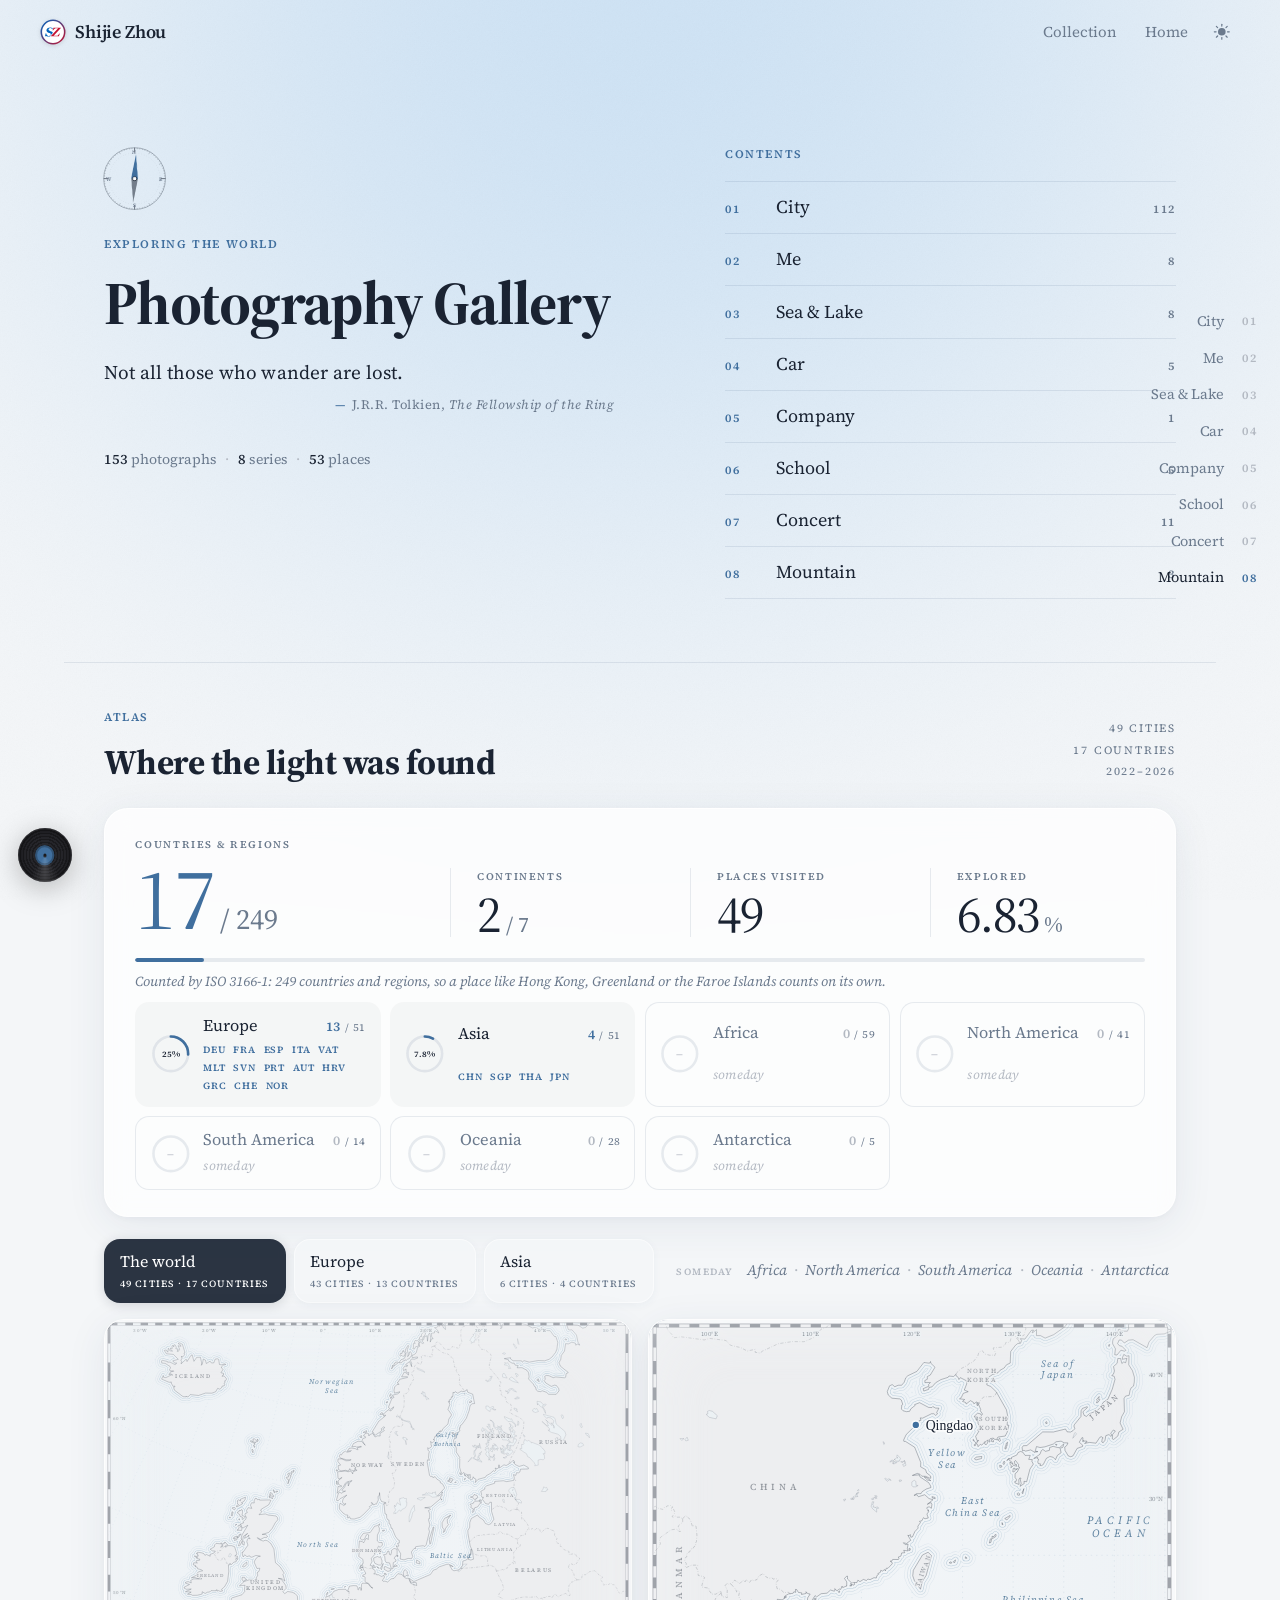
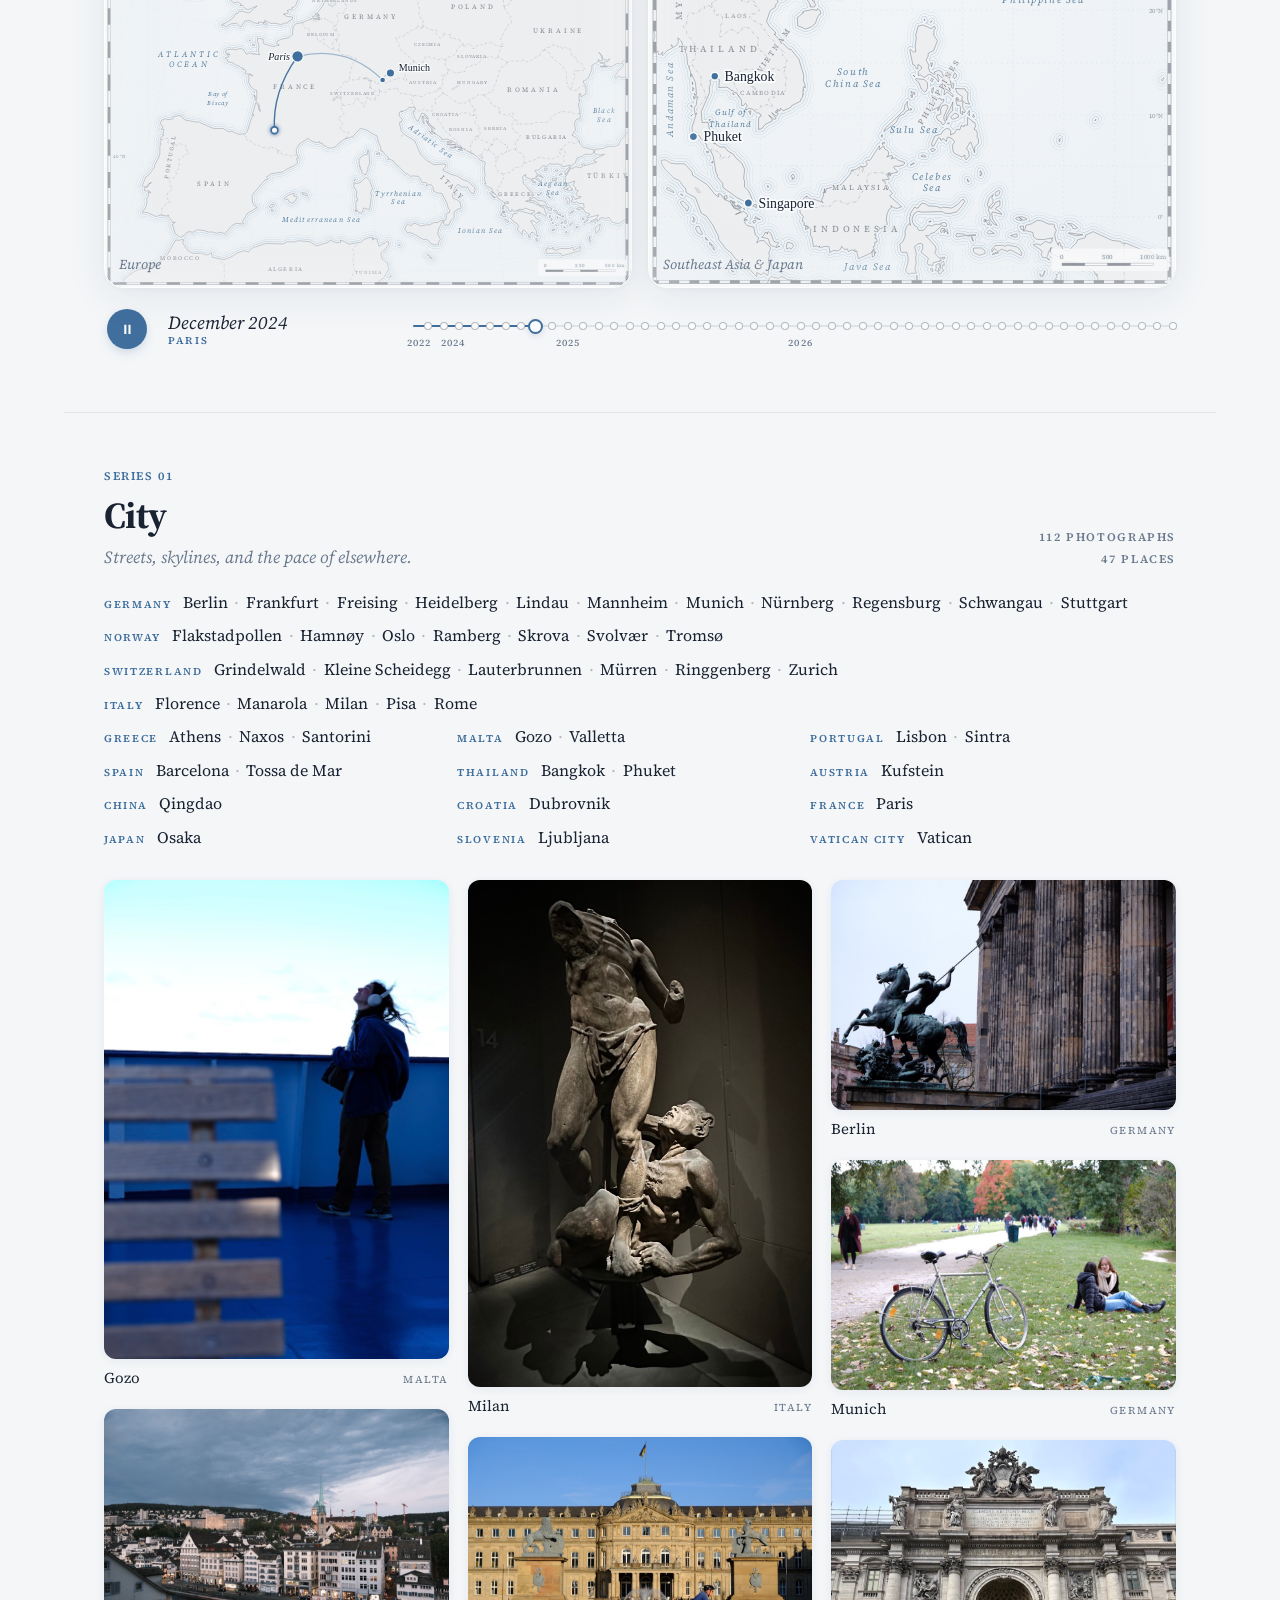
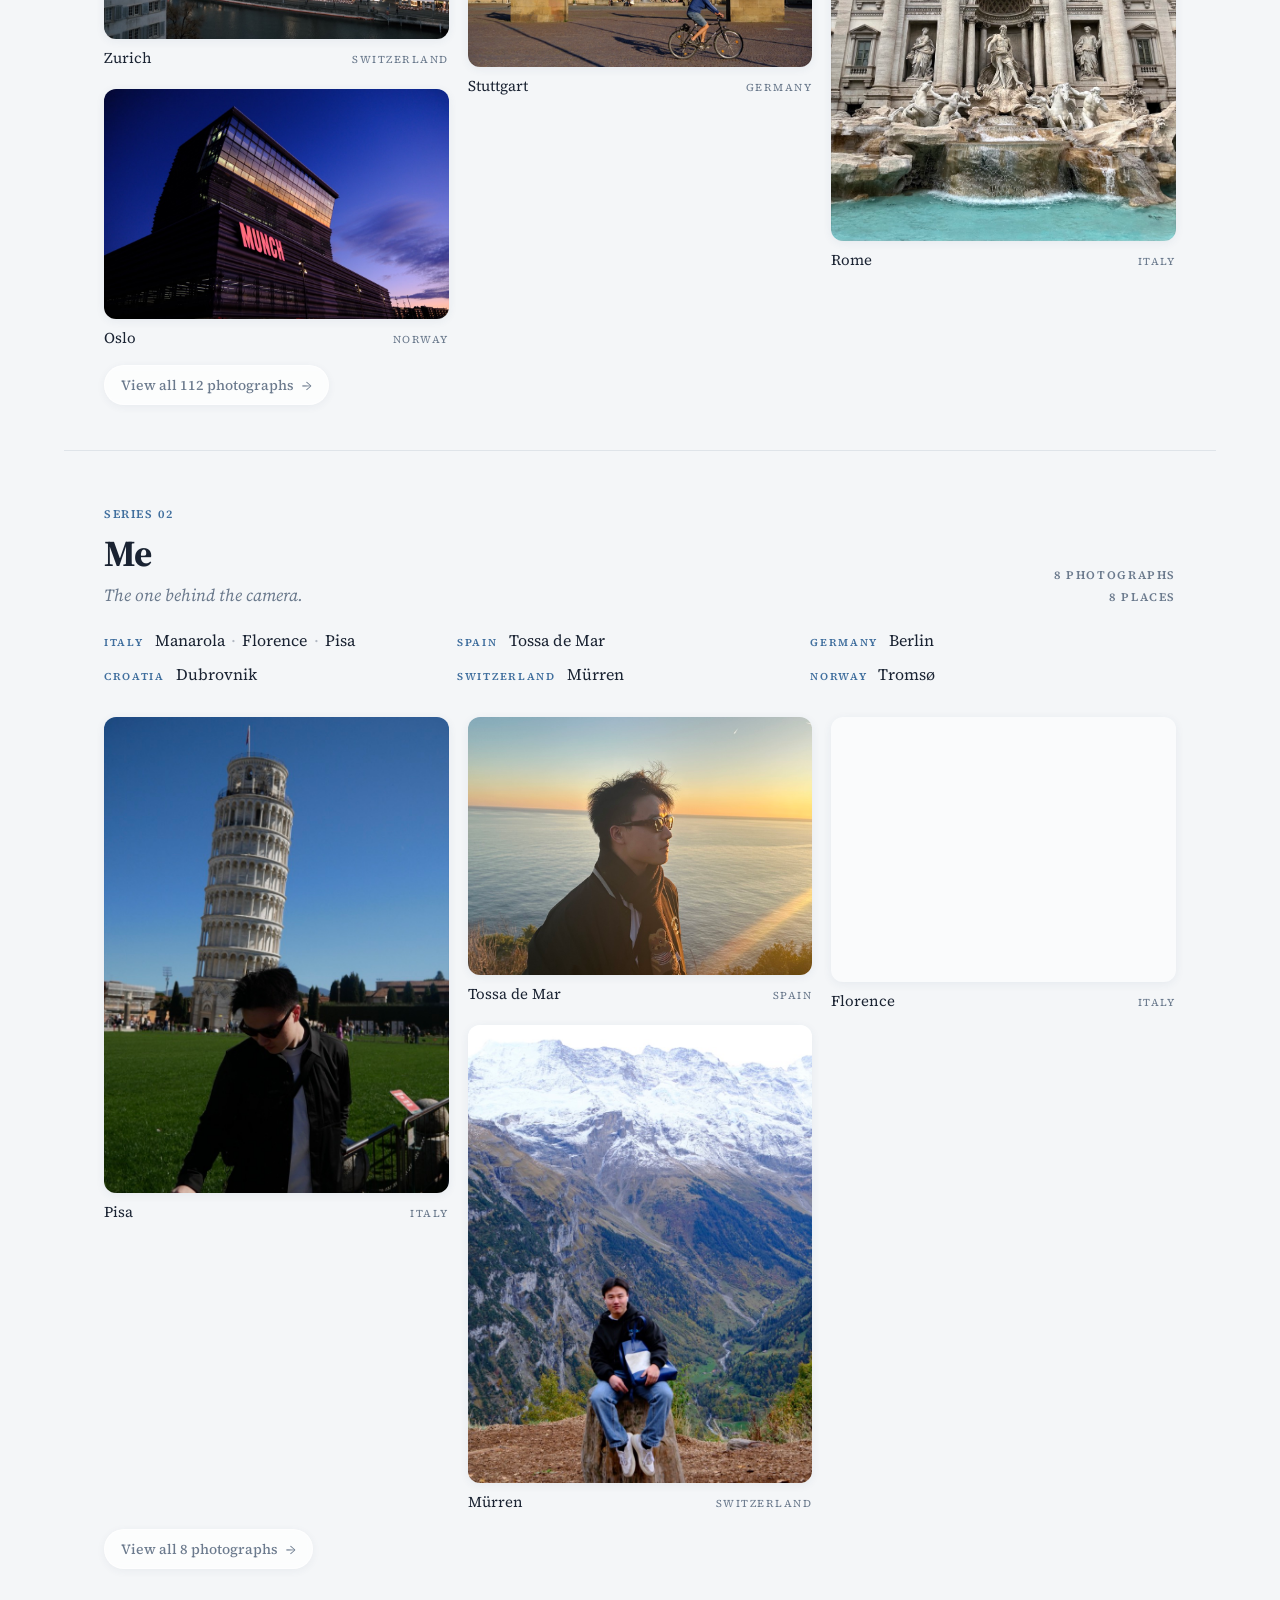
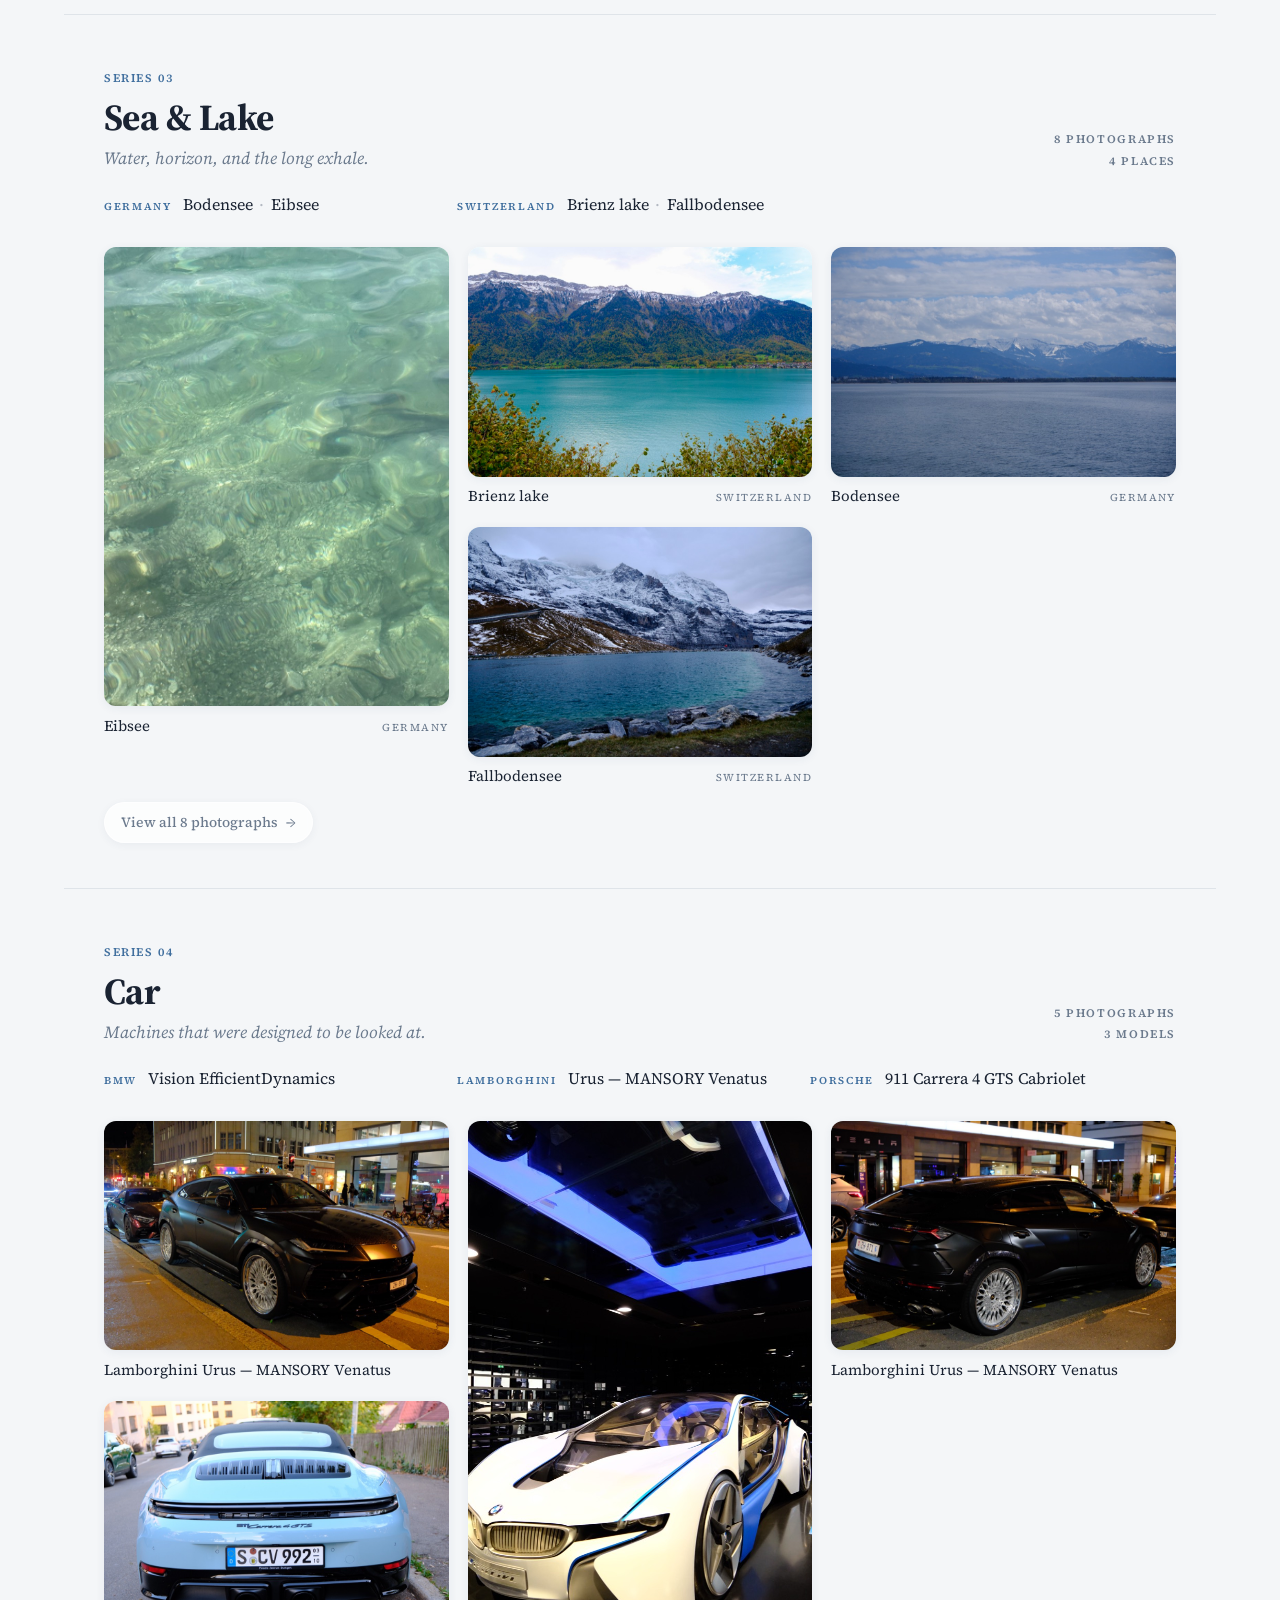
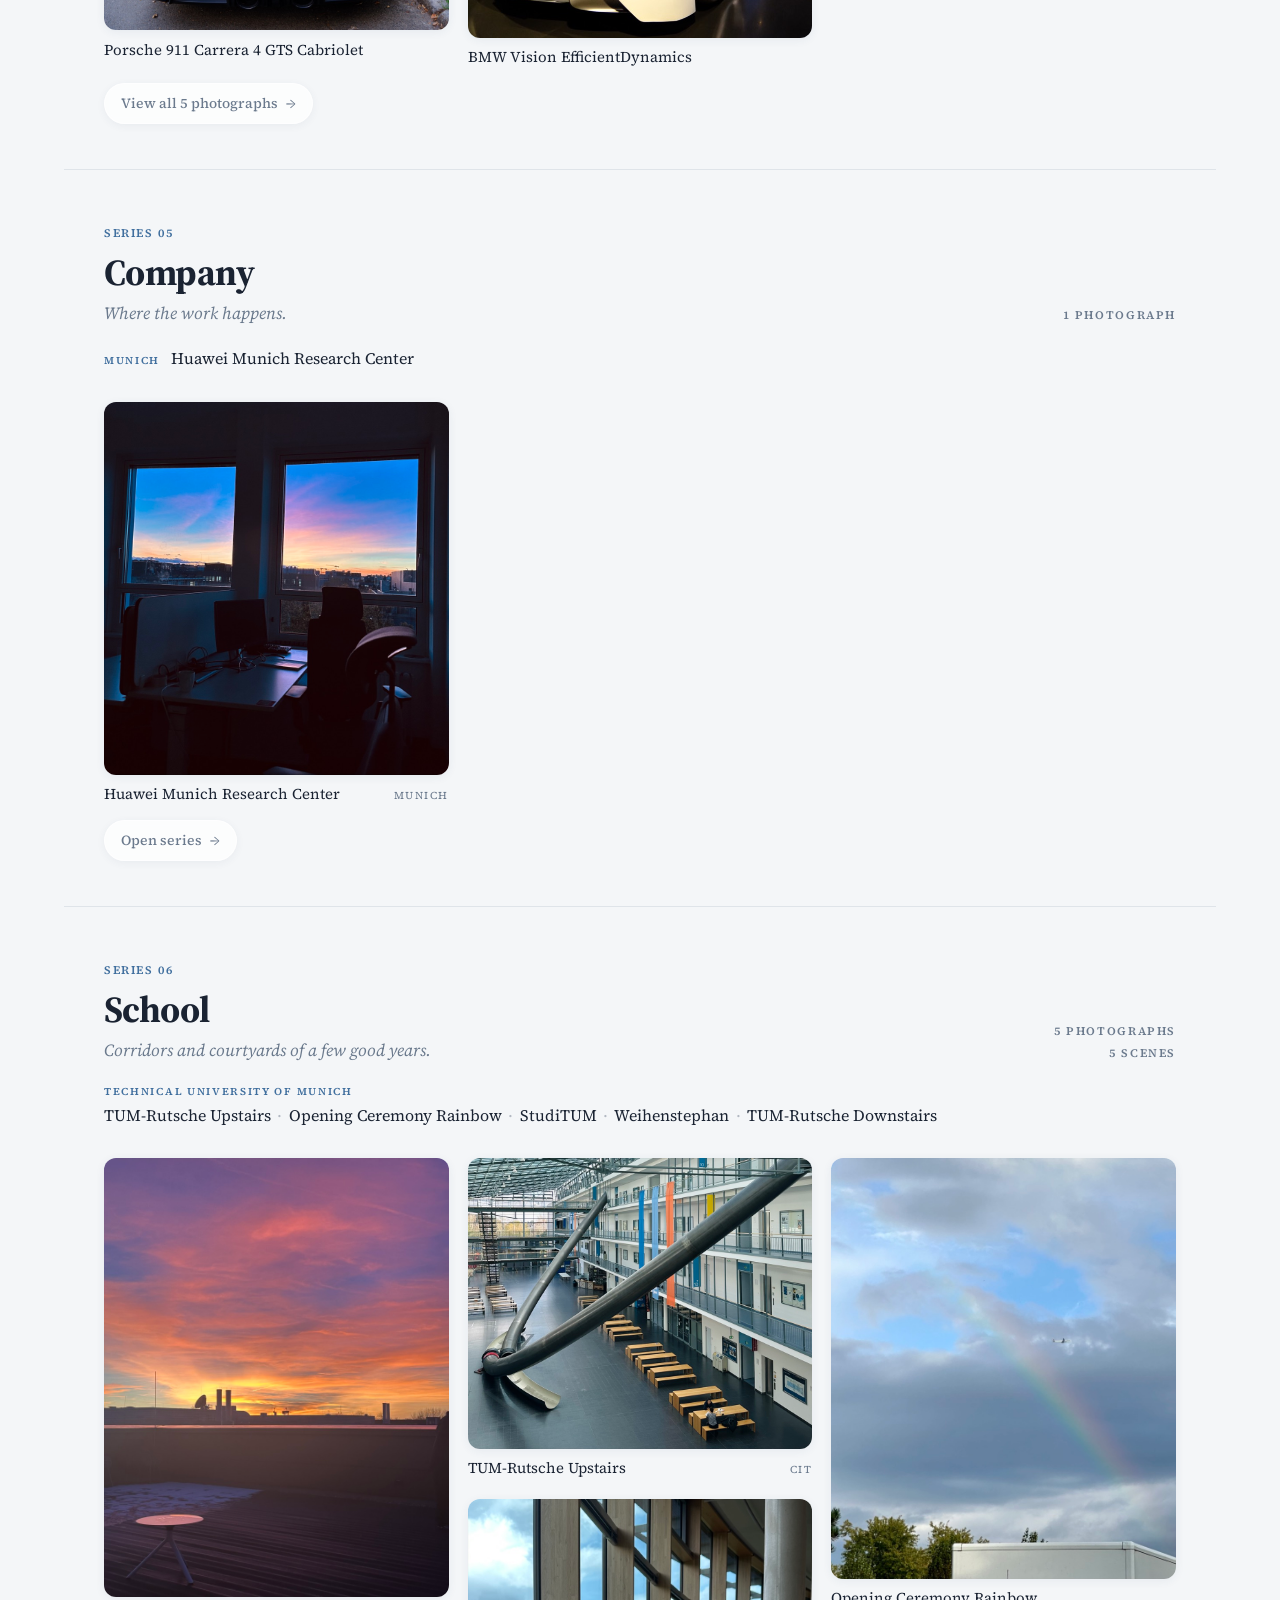
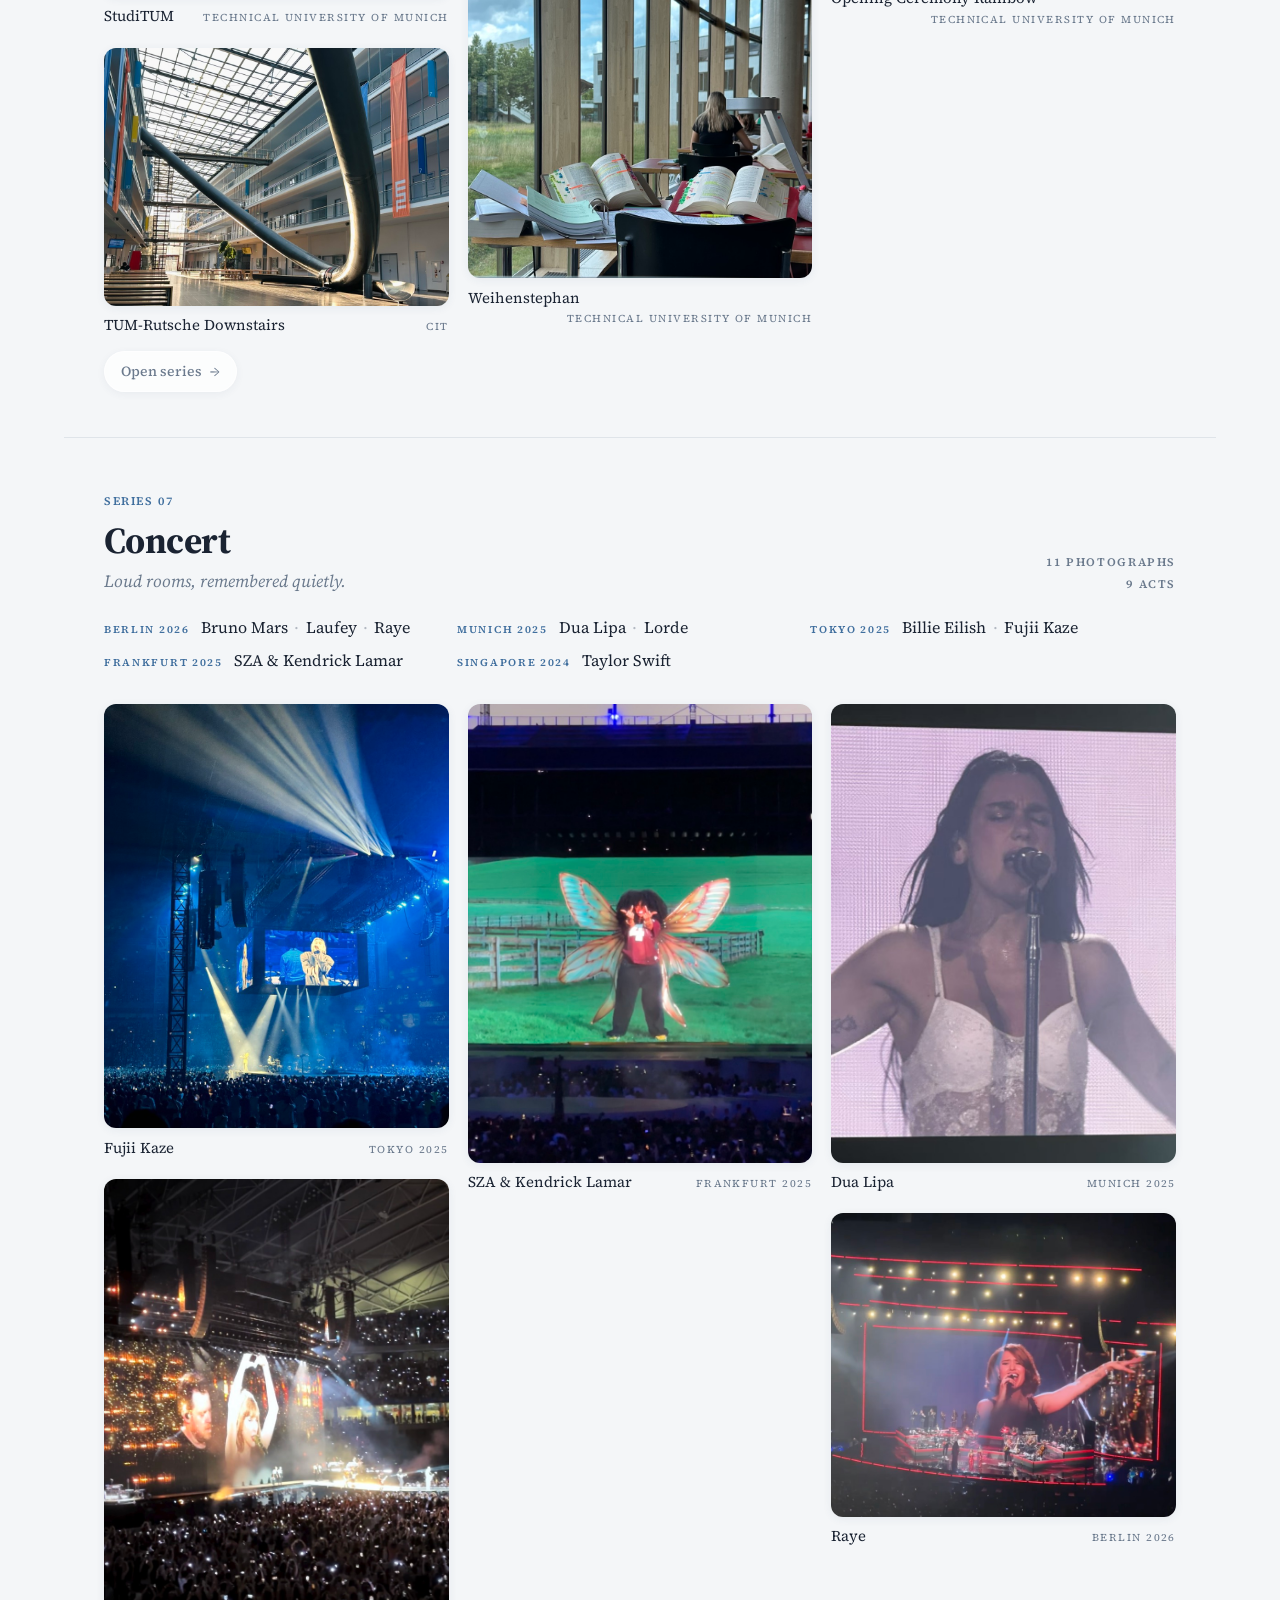
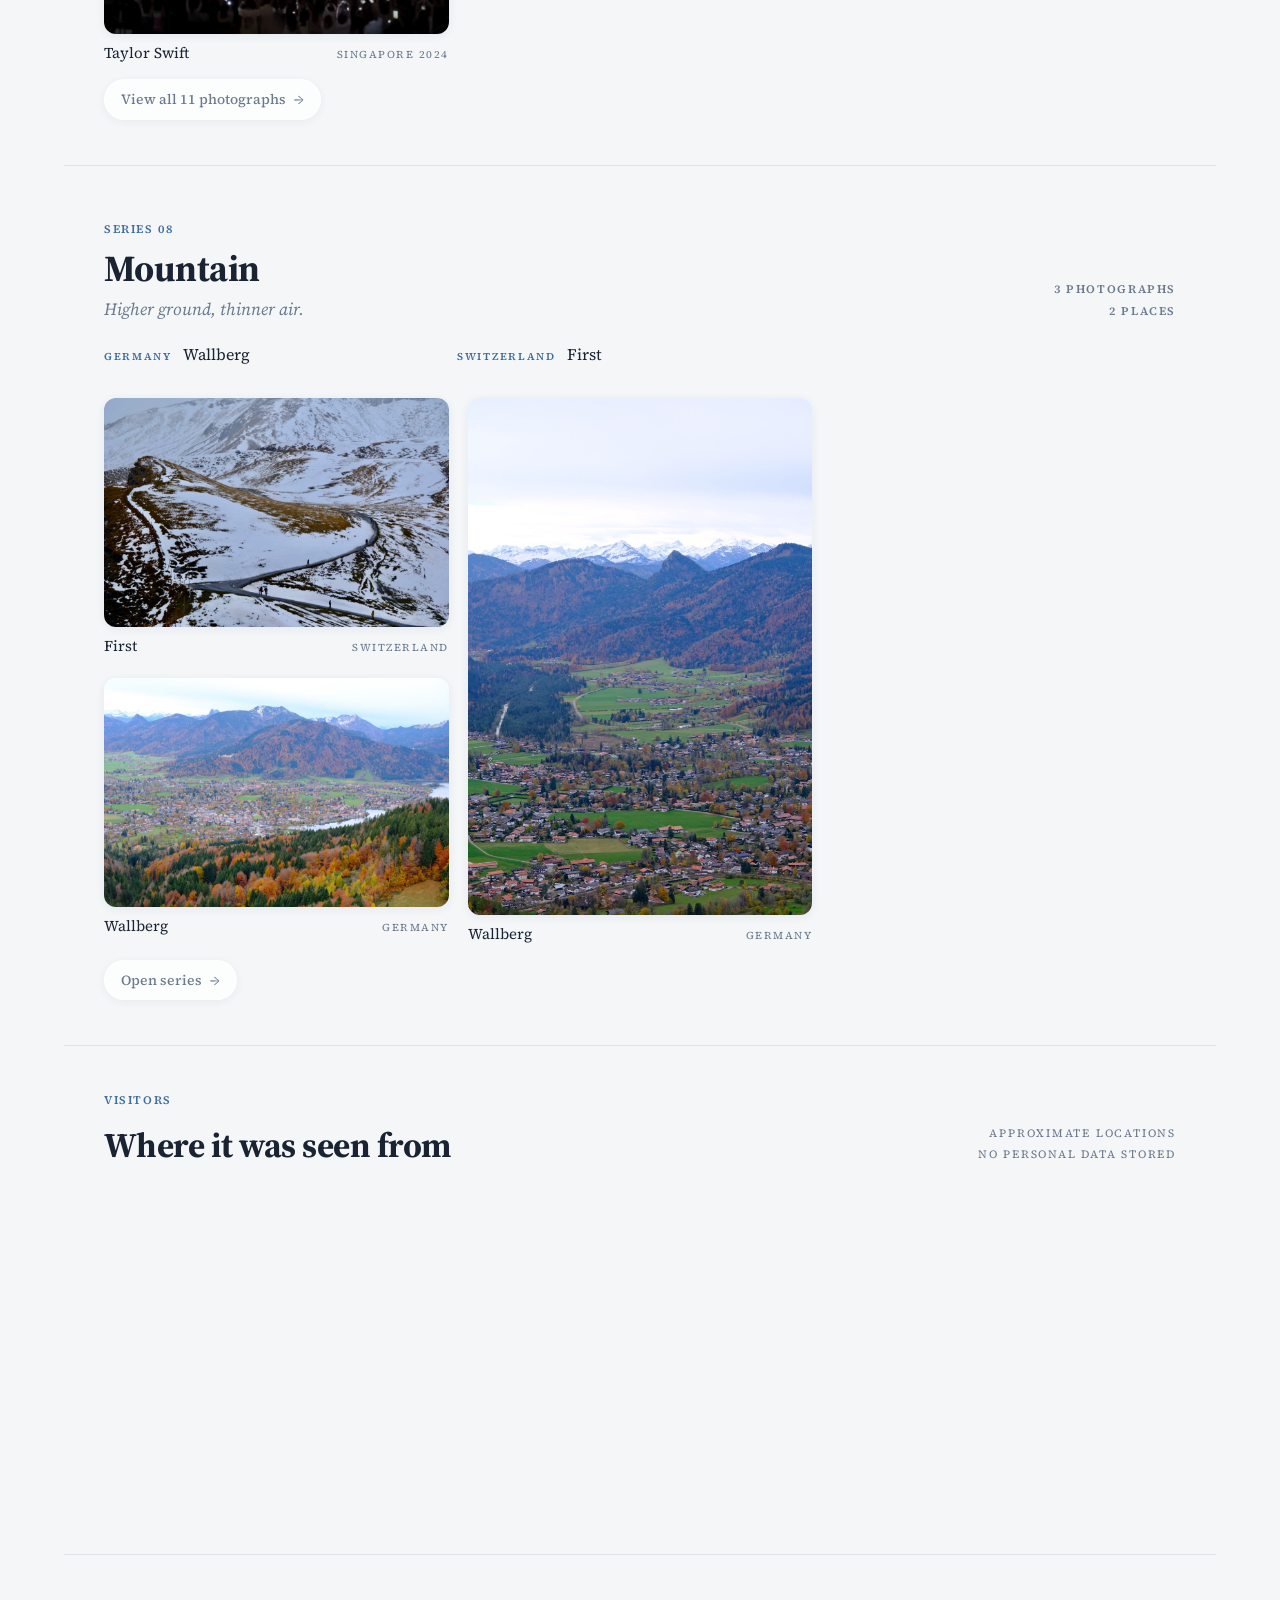
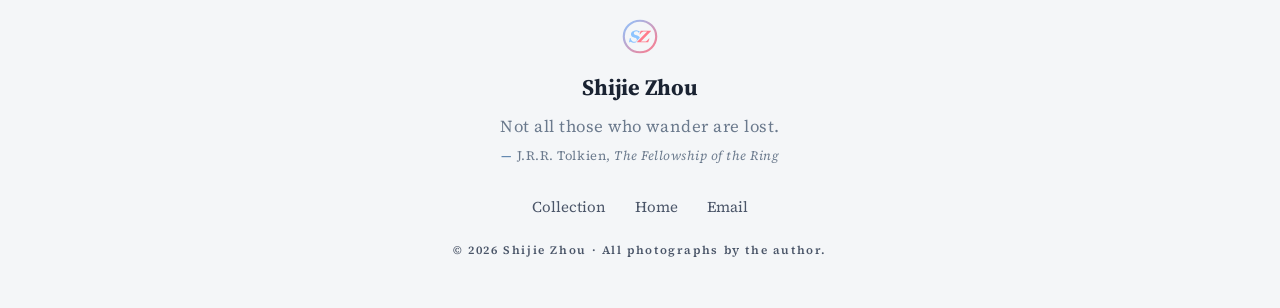
==== commit d38c1039: "Concert: IMG_7841 is Fujii Kaze, Tokyo 2025, not Billie Eilish Co-Authored-By: Claude Opus 5.5 <nore" ====
--- a/index.html
+++ b/index.html
@@ -204,7 +204,7 @@
 
   <script src="js/site.js?v=1c20db49"></script>
   <script src="js/iso.js?v=600dda38"></script>
-  <script src="js/data.js?v=ee86b44a"></script>
+  <script src="js/data.js?v=124e4959"></script>
   <script src="js/map.js?v=307dfad5"></script>
   <script src="js/stardust.js?v=71445397"></script>
   <script src="js/main.js?v=96e81925"></script>
